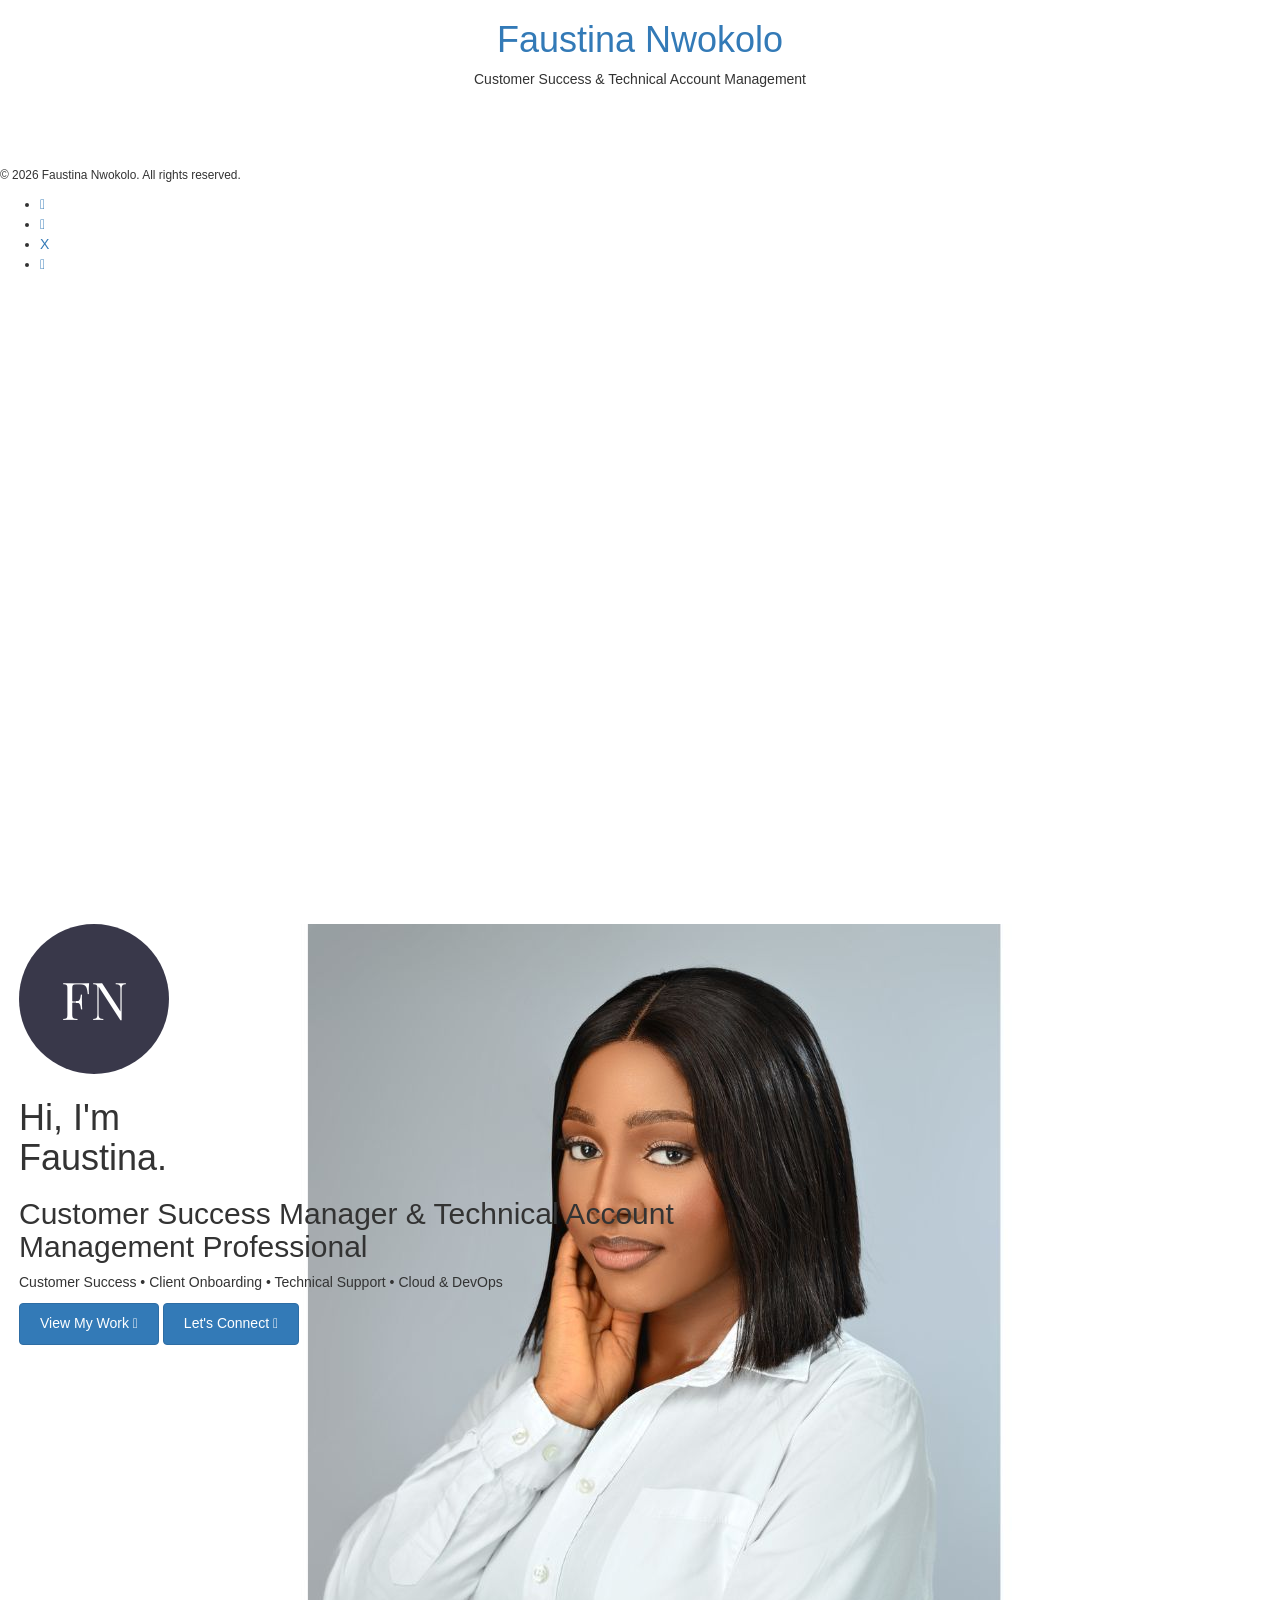
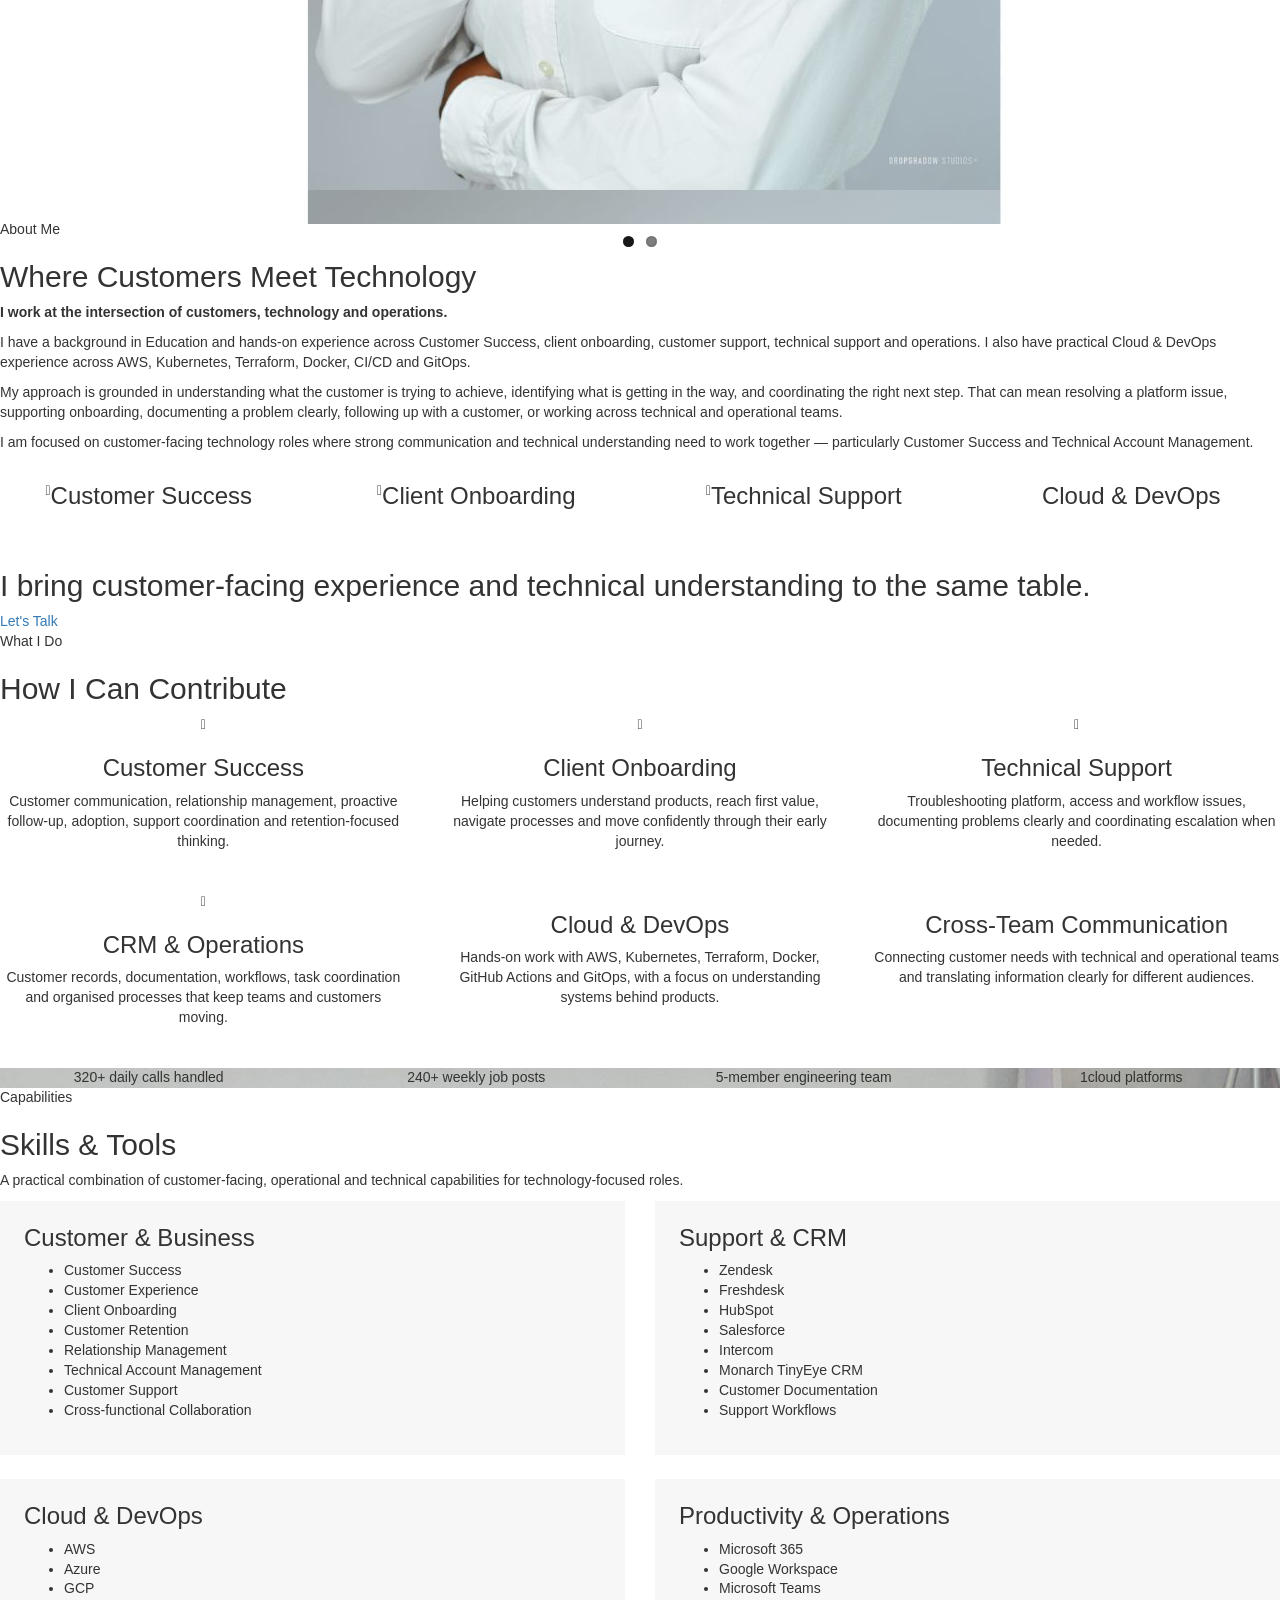
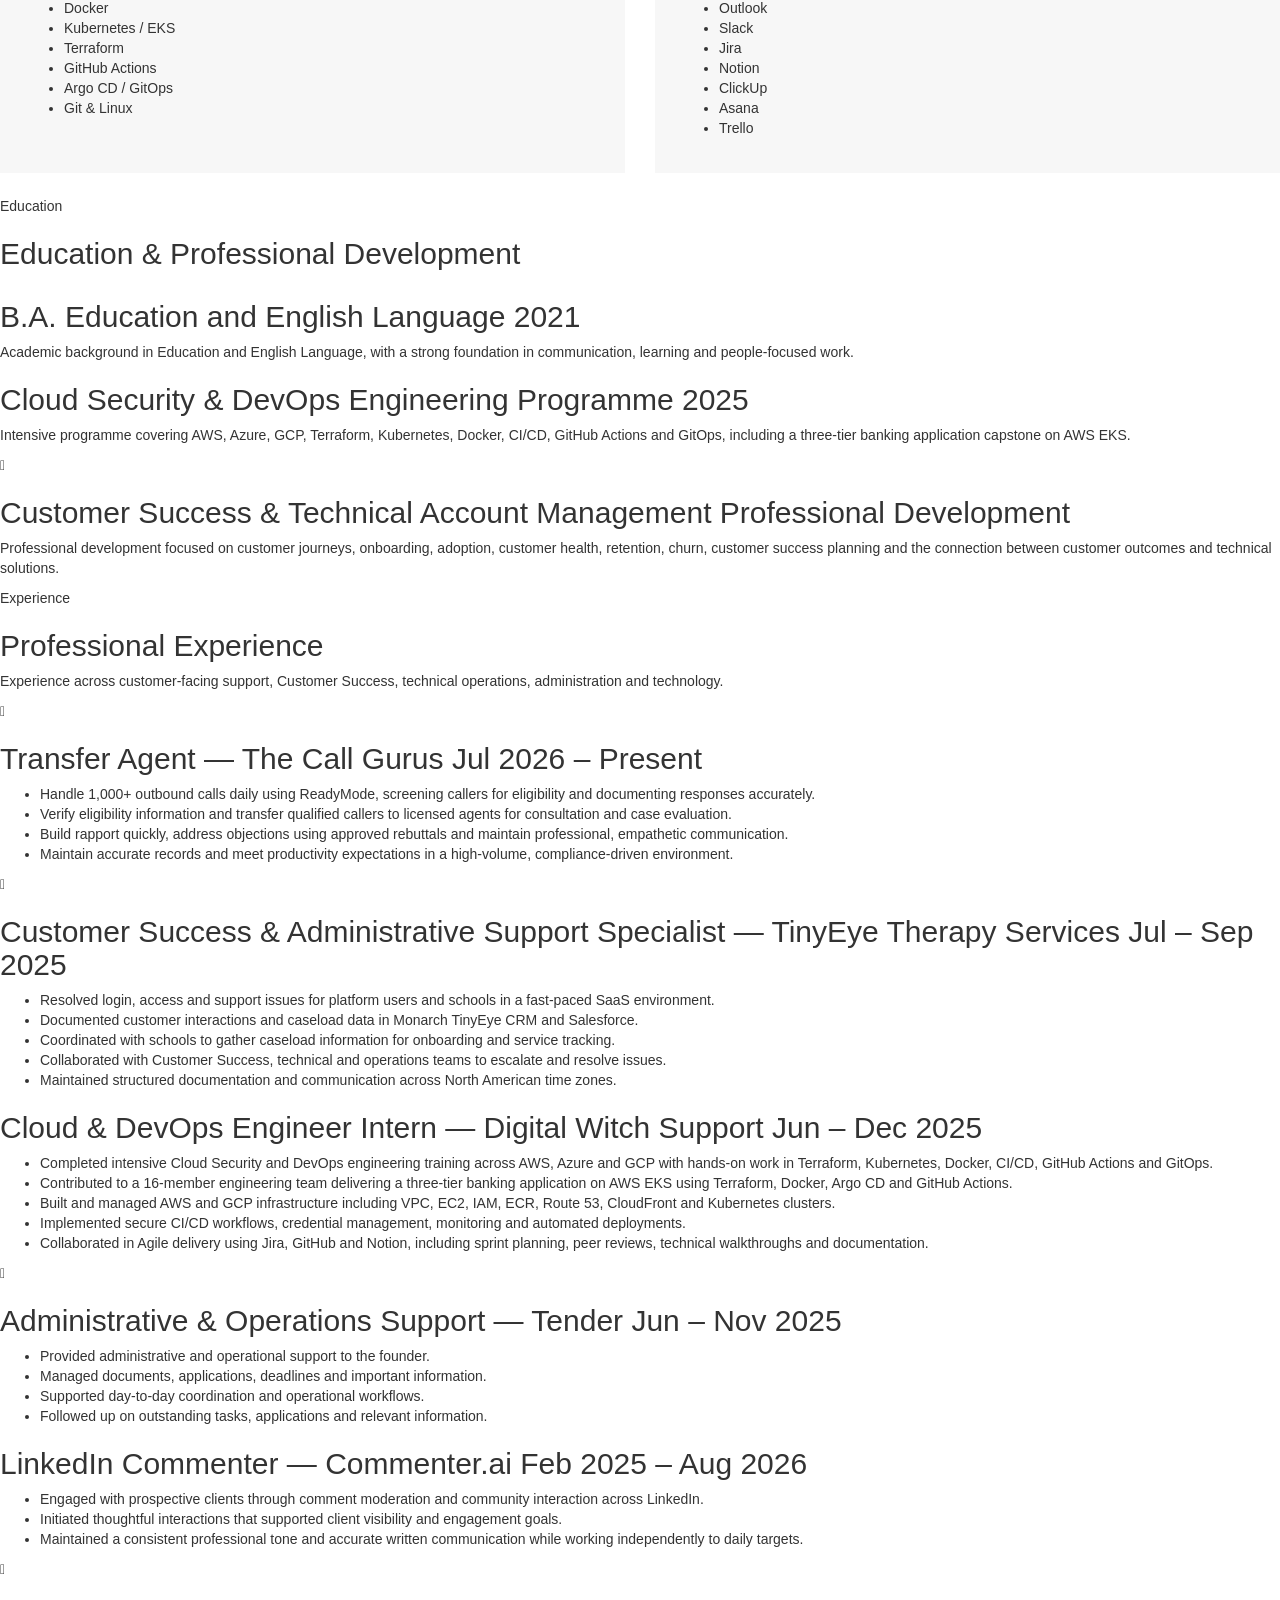
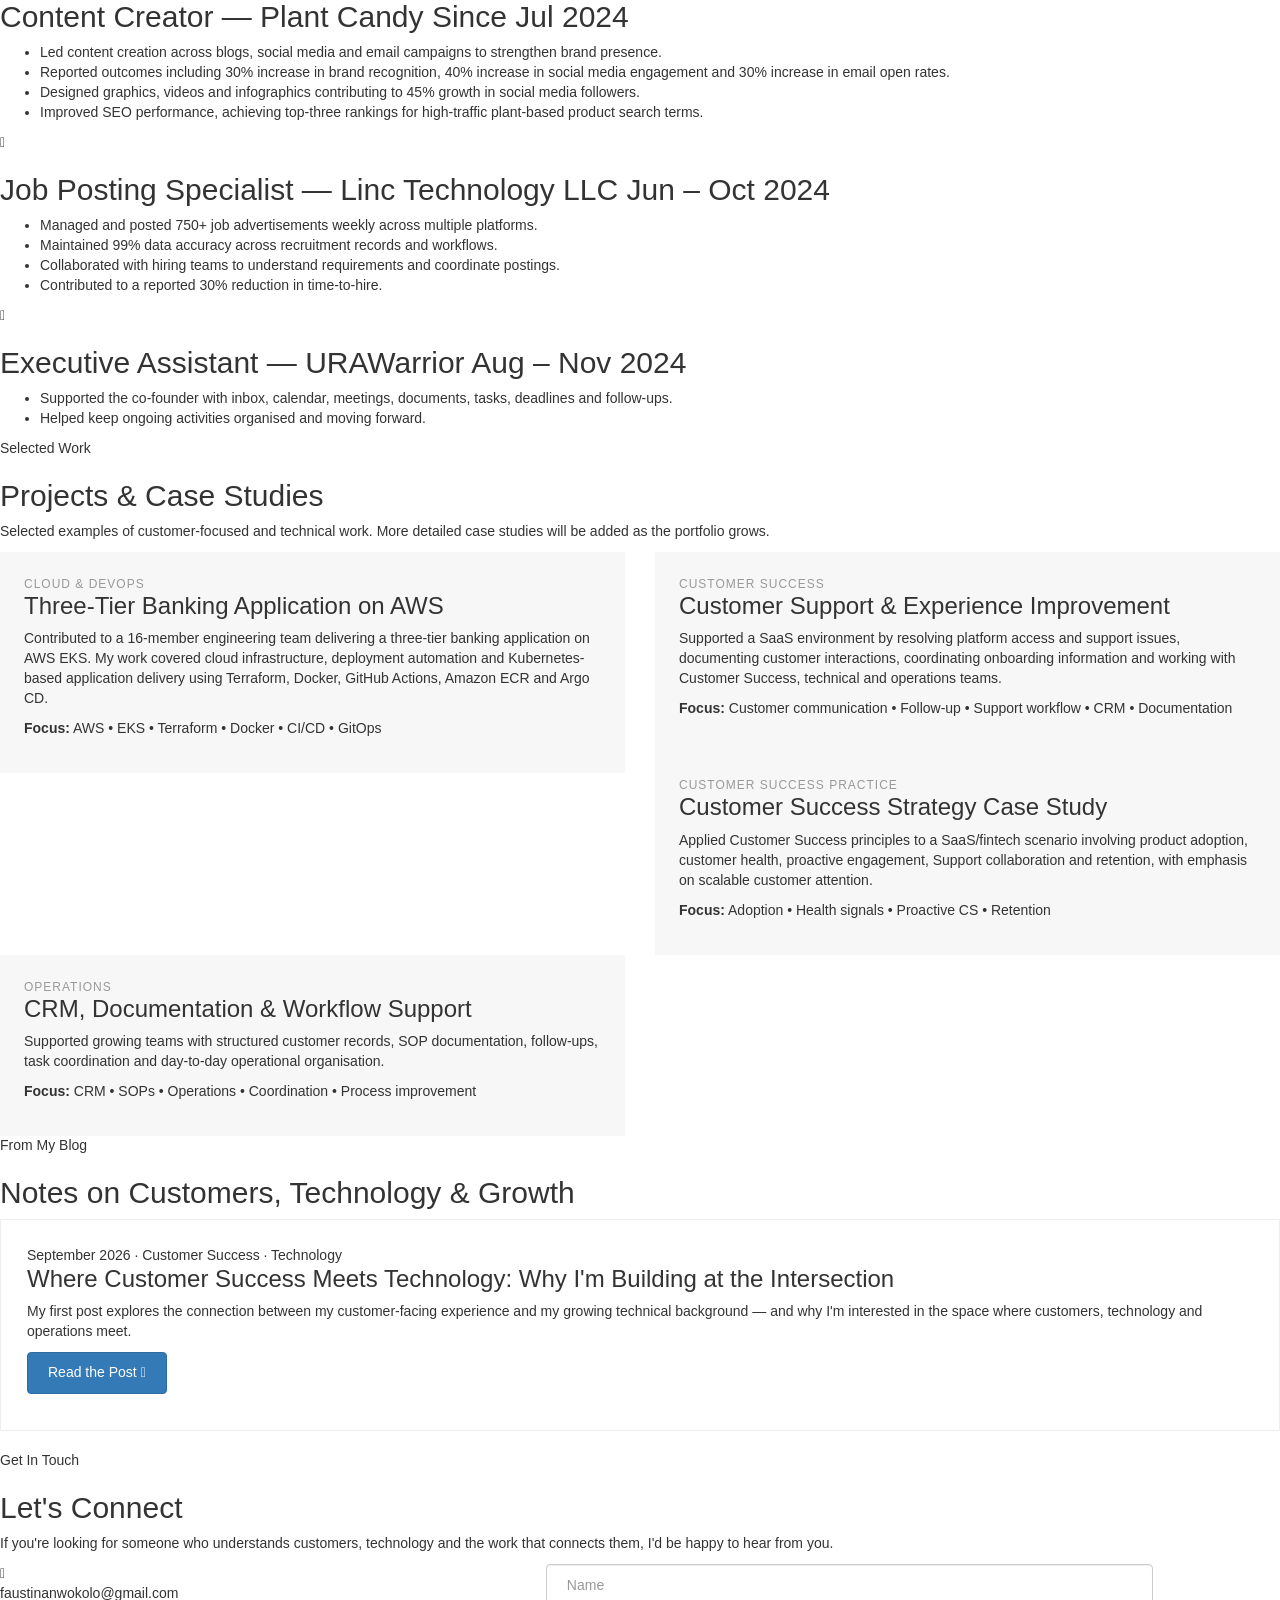
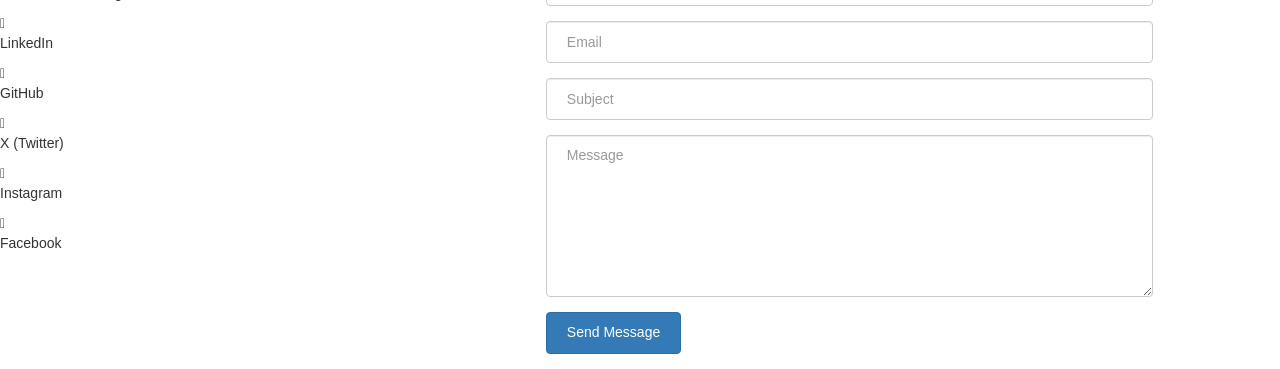
==== index.html @ b086859c "Initial portfolio" ====
<!DOCTYPE HTML>
<html lang="en">
<head>
  <meta charset="utf-8">
  <meta http-equiv="X-UA-Compatible" content="IE=edge">
  <title>Faustina Nwokolo | Customer Success Manager & Technical Account Management</title>
  <meta name="viewport" content="width=device-width, initial-scale=1">
  <meta name="description" content="Faustina Nwokolo — Customer Success Manager and Technical Account Management professional with experience across client onboarding, technical support, CRM operations and Cloud & DevOps.">
  <meta name="keywords" content="Faustina Nwokolo, Customer Success, Technical Account Management, Client Onboarding, Technical Support, AWS, Kubernetes, Terraform, DevOps">
  <meta name="author" content="Faustina Nwokolo">

  <meta property="og:title" content="Faustina Nwokolo | Customer Success & Technical Account Management">
  <meta property="og:description" content="Customer Success and Technical Account Management professional working at the intersection of customers, technology and business outcomes.">
  <meta property="og:type" content="website">

  <link rel="shortcut icon" href="images/favicon.svg">
  <link href="https://fonts.googleapis.com/css?family=Quicksand:300,400,500,700" rel="stylesheet">
  <link href="https://fonts.googleapis.com/css?family=Playfair+Display:400,400i,700" rel="stylesheet">

  <link rel="stylesheet" href="css/animate.css">
  <link rel="stylesheet" href="css/icomoon.css">
  <link rel="stylesheet" href="css/bootstrap.css">
  <link rel="stylesheet" href="css/flexslider.css">
  <link rel="stylesheet" href="fonts/flaticon/font/flaticon.css">
  <link rel="stylesheet" href="css/owl.carousel.min.css">
  <link rel="stylesheet" href="css/owl.theme.default.min.css">
  <link rel="stylesheet" href="css/style.css">

  <style>
    .hero-initials {
      width: 150px; height: 150px; border-radius: 50%;
      background: rgba(47, 46, 65, .95); color: #fff;
      display:flex; align-items:center; justify-content:center;
      font-family: "Playfair Display", serif; font-size: 52px;
      margin-bottom: 24px;
    }
    .portfolio-note { margin-top: 10px; font-size: 13px; opacity: .8; }
    .tag-list { margin: 16px 0 0; padding: 0; list-style: none; }
    .tag-list li { display:inline-block; margin:0 7px 7px 0; padding:6px 11px;
      border:1px solid #ddd; border-radius:20px; font-size:12px; }
    .services-grid { display:flex; flex-wrap:wrap; }
    .services-grid > [class*="col-"] { display:flex; margin-bottom:30px; }
    .services-grid .services { width:100%; height:100%; display:flex; flex-direction:column; }
    .services-grid .services .desc { flex:1; }
    .about-capabilities { display:flex; flex-wrap:wrap; }
    .about-capabilities > [class*="col-"] { display:flex; margin-bottom:30px; }
    .about-capabilities .services { width:100%; height:100%; display:flex; align-items:center; justify-content:center; }
    .case-grid { display:flex; flex-wrap:wrap; }
    .case-grid > [class*="col-"] { display:flex; margin-bottom:24px; }
    .case-card { padding: 24px; margin-bottom: 0; background:#f7f7f7; min-height: 100%; width:100%; }
    .case-card h3 { margin-top:0; }
    .case-card .tech { font-size:12px; text-transform:uppercase; letter-spacing:1px; color:#999; }
    .blog-card { border:1px solid #eee; padding:26px; margin-bottom:20px; }
    .blog-card h3 { margin-top:0; }
    .blog-card a { text-decoration:none; }
    .contact-link { color:inherit; }
    .social-links { list-style:none; padding:0; margin:12px 0 0; }
    .social-links li { display:inline-block; margin-right:12px; margin-bottom:8px; }
    .social-links a { text-decoration:none; }
    @media (max-width: 767px) {
      .hero-initials { width:110px; height:110px; font-size:40px; }
      .services-grid > [class*="col-"], .about-capabilities > [class*="col-"], .case-grid > [class*="col-"] { display:block; }
      .services-grid .services, .about-capabilities .services, .case-card { min-height:0; }
    }
  </style>
</head>

<body>
<div id="colorlib-page">
  <div class="container-wrap">
    <a href="#" class="js-colorlib-nav-toggle colorlib-nav-toggle" data-toggle="collapse" data-target="#navbar"
       aria-expanded="false" aria-controls="navbar"><i></i></a>

    <aside id="colorlib-aside" role="complementary" class="border js-fullheight">
      <div class="text-center">
        <div class="author-img" style="background-image: url(images/about.jpg);"></div>
        <h1 id="colorlib-logo"><a href="#home">Faustina Nwokolo</a></h1>
        <span class="position">Customer Success &amp; Technical Account Management</span>
      </div>

      <nav id="colorlib-main-menu" role="navigation" class="navbar">
        <div id="navbar" class="collapse">
          <ul>
            <li class="active"><a href="#" data-nav-section="home">Home</a></li>
            <li><a href="#" data-nav-section="about">About</a></li>
            <li><a href="#" data-nav-section="services">What I Do</a></li>
            <li><a href="#" data-nav-section="skills">Skills</a></li>
            <li><a href="#" data-nav-section="education">Education</a></li>
            <li><a href="#" data-nav-section="experience">Experience</a></li>
            <li><a href="#" data-nav-section="work">Projects</a></li>
            <li><a href="#" data-nav-section="blog">Blog</a></li>
            <li><a href="#" data-nav-section="contact">Contact</a></li>
          </ul>
        </div>
      </nav>

      <div class="colorlib-footer">
        <p><small>&copy; <script>document.write(new Date().getFullYear());</script> Faustina Nwokolo. All rights reserved.</small></p>
        <ul>
          <li><a href="https://www.linkedin.com/in/faustinanwokolo/" target="_blank" rel="noopener" aria-label="LinkedIn"><i class="icon-linkedin2"></i></a></li>
          <li><a href="https://github.com/Fausty22" target="_blank" rel="noopener" aria-label="GitHub"><i class="icon-github"></i></a></li>
          <li><a href="https://x.com/FaustinaNwokolo" target="_blank" rel="noopener" aria-label="X">X</a></li>
          <li><a href="mailto:faustinanwokolo@gmail.com" aria-label="Email"><i class="icon-mail"></i></a></li>
        </ul>
      </div>
    </aside>

    <div id="colorlib-main">

      <!-- HOME -->
      <section id="colorlib-hero" class="js-fullheight" data-section="home">
        <div class="flexslider js-fullheight">
          <ul class="slides">
            <li style="background-image: url(images/img_bg_1.jpg);">
              <div class="overlay"></div>
              <div class="container-fluid">
                <div class="row">
                  <div class="col-md-7 col-md-offset-2 col-md-pull-2 col-sm-12 col-xs-12 js-fullheight slider-text">
                    <div class="slider-text-inner js-fullheight">
                      <div class="desc">
                        <div class="hero-initials">FN</div>
                        <h1>Hi, I'm<br>Faustina.</h1>
                        <h2>Customer Success Manager &amp; Technical Account Management Professional</h2>
                        <p>Customer Success • Client Onboarding • Technical Support • Cloud &amp; DevOps</p>
                        <p>
                          <a class="btn btn-primary btn-learn" href="#work">View My Work <i class="icon-briefcase3"></i></a>
                          <a class="btn btn-primary btn-learn" href="#contact">Let's Connect <i class="icon-mail"></i></a>
                        </p>
                      </div>
                    </div>
                  </div>
                </div>
              </div>
            </li>

            <li style="background-image: url(images/img_bg_2.jpg);">
              <div class="overlay"></div>
              <div class="container-fluid">
                <div class="row">
                  <div class="col-md-7 col-md-offset-2 col-md-pull-2 col-sm-12 col-xs-12 slider-text">
                    <div class="slider-text-inner">
                      <div class="desc">
                        <h1>Customers.<br>Technology.<br>Outcomes.</h1>
                        <h2>I work where customers, products and technology meet.</h2>
                        <p>I help customers navigate products, solve problems, communicate with technical teams and move toward meaningful outcomes.</p>
                        <p><a class="btn btn-primary btn-learn" href="#about">More About Me <i class="icon-arrow-right3"></i></a></p>
                      </div>
                    </div>
                  </div>
                </div>
              </div>
            </li>
          </ul>
        </div>
      </section>

      <!-- ABOUT -->
      <section id="about" class="colorlib-about" data-section="about">
        <div class="colorlib-narrow-content">
          <div class="row">
            <div class="col-md-12">
              <div class="row row-bottom-padded-sm animate-box">
                <div class="col-md-12">
                  <div class="about-desc">
                    <span class="heading-meta">About Me</span>
                    <h2 class="colorlib-heading">Where Customers Meet Technology</h2>
                    <p><strong>I work at the intersection of customers, technology and operations.</strong></p>
                    <p>I have a background in Education and hands-on experience across Customer Success, client onboarding, customer support, technical support and operations. I also have practical Cloud &amp; DevOps experience across AWS, Kubernetes, Terraform, Docker, CI/CD and GitOps.</p>
                    <p>My approach is grounded in understanding what the customer is trying to achieve, identifying what is getting in the way, and coordinating the right next step. That can mean resolving a platform issue, supporting onboarding, documenting a problem clearly, following up with a customer, or working across technical and operational teams.</p>
                    <p>I am focused on customer-facing technology roles where strong communication and technical understanding need to work together — particularly Customer Success and Technical Account Management.</p>
                  </div>
                </div>
              </div>

              <div class="row about-capabilities">
                <div class="col-md-3 animate-box">
                  <div class="services color-1"><span class="icon2"><i class="icon-user"></i></span><h3>Customer Success</h3></div>
                </div>
                <div class="col-md-3 animate-box">
                  <div class="services color-2"><span class="icon2"><i class="icon-globe-outline"></i></span><h3>Client Onboarding</h3></div>
                </div>
                <div class="col-md-3 animate-box">
                  <div class="services color-3"><span class="icon2"><i class="icon-cog"></i></span><h3>Technical Support</h3></div>
                </div>
                <div class="col-md-3 animate-box">
                  <div class="services color-4"><span class="icon2"><i class="icon-cloud"></i></span><h3>Cloud &amp; DevOps</h3></div>
                </div>
              </div>

              <div class="row">
                <div class="col-md-12 animate-box">
                  <div class="hire">
                    <h2>I bring customer-facing experience and technical understanding to the same table.</h2>
                    <a href="mailto:faustinanwokolo@gmail.com" class="btn-hire">Let's Talk</a>
                  </div>
                </div>
              </div>
            </div>
          </div>
        </div>
      </section>

      <!-- WHAT I DO -->
      <section class="colorlib-services" data-section="services">
        <div class="colorlib-narrow-content">
          <div class="row">
            <div class="col-md-8 animate-box">
              <span class="heading-meta">What I Do</span>
              <h2 class="colorlib-heading">How I Can Contribute</h2>
            </div>
          </div>

          <div class="row row-pt-md services-grid">
            <div class="col-md-4 text-center animate-box">
              <div class="services color-1">
                <span class="icon"><i class="icon-user"></i></span>
                <div class="desc">
                  <h3>Customer Success</h3>
                  <p>Customer communication, relationship management, proactive follow-up, adoption, support coordination and retention-focused thinking.</p>
                </div>
              </div>
            </div>

            <div class="col-md-4 text-center animate-box">
              <div class="services color-2">
                <span class="icon"><i class="icon-globe-outline"></i></span>
                <div class="desc">
                  <h3>Client Onboarding</h3>
                  <p>Helping customers understand products, reach first value, navigate processes and move confidently through their early journey.</p>
                </div>
              </div>
            </div>

            <div class="col-md-4 text-center animate-box">
              <div class="services color-3">
                <span class="icon"><i class="icon-cog"></i></span>
                <div class="desc">
                  <h3>Technical Support</h3>
                  <p>Troubleshooting platform, access and workflow issues, documenting problems clearly and coordinating escalation when needed.</p>
                </div>
              </div>
            </div>

            <div class="col-md-4 text-center animate-box">
              <div class="services color-4">
                <span class="icon"><i class="icon-data"></i></span>
                <div class="desc">
                  <h3>CRM &amp; Operations</h3>
                  <p>Customer records, documentation, workflows, task coordination and organised processes that keep teams and customers moving.</p>
                </div>
              </div>
            </div>

            <div class="col-md-4 text-center animate-box">
              <div class="services color-5">
                <span class="icon"><i class="icon-cloud"></i></span>
                <div class="desc">
                  <h3>Cloud &amp; DevOps</h3>
                  <p>Hands-on work with AWS, Kubernetes, Terraform, Docker, GitHub Actions and GitOps, with a focus on understanding systems behind products.</p>
                </div>
              </div>
            </div>

            <div class="col-md-4 text-center animate-box">
              <div class="services color-6">
                <span class="icon"><i class="icon-chat"></i></span>
                <div class="desc">
                  <h3>Cross-Team Communication</h3>
                  <p>Connecting customer needs with technical and operational teams and translating information clearly for different audiences.</p>
                </div>
              </div>
            </div>
          </div>
        </div>
      </section>

      <!-- HIGHLIGHTS -->
      <div id="colorlib-counter" class="colorlib-counters" style="background-image: url(images/cover_bg_1.jpg);" data-stellar-background-ratio="0.5">
        <div class="overlay"></div>
        <div class="colorlib-narrow-content">
          <div class="row">
            <div class="col-md-3 text-center animate-box">
              <span class="colorlib-counter js-counter" data-from="0" data-to="1000" data-speed="2500" data-refresh-interval="50"></span><span class="colorlib-counter-label">+ daily calls handled</span>
            </div>
            <div class="col-md-3 text-center animate-box">
              <span class="colorlib-counter js-counter" data-from="0" data-to="750" data-speed="2500" data-refresh-interval="50"></span><span class="colorlib-counter-label">+ weekly job posts</span>
            </div>
            <div class="col-md-3 text-center animate-box">
              <span class="colorlib-counter js-counter" data-from="0" data-to="16" data-speed="2500" data-refresh-interval="50"></span><span class="colorlib-counter-label">-member engineering team</span>
            </div>
            <div class="col-md-3 text-center animate-box">
              <span class="colorlib-counter js-counter" data-from="0" data-to="3" data-speed="2500" data-refresh-interval="50"></span><span class="colorlib-counter-label">cloud platforms</span>
            </div>
          </div>
        </div>
      </div>

      <!-- SKILLS -->
      <section class="colorlib-skills" data-section="skills">
        <div class="colorlib-narrow-content">
          <div class="row">
            <div class="col-md-8 animate-box">
              <span class="heading-meta">Capabilities</span>
              <h2 class="colorlib-heading">Skills &amp; Tools</h2>
              <p>A practical combination of customer-facing, operational and technical capabilities for technology-focused roles.</p>
            </div>
          </div>

          <div class="row case-grid">
            <div class="col-md-6 animate-box">
              <div class="case-card"><h3>Customer &amp; Business</h3><ul><li>Customer Success</li><li>Customer Experience</li><li>Client Onboarding</li><li>Customer Retention</li><li>Relationship Management</li><li>Technical Account Management</li><li>Customer Support</li><li>Cross-functional Collaboration</li></ul></div>
            </div>
            <div class="col-md-6 animate-box">
              <div class="case-card"><h3>Support &amp; CRM</h3><ul><li>Zendesk</li><li>Freshdesk</li><li>HubSpot</li><li>Salesforce</li><li>Intercom</li><li>Monarch TinyEye CRM</li><li>Customer Documentation</li><li>Support Workflows</li></ul></div>
            </div>
            <div class="col-md-6 animate-box">
              <div class="case-card"><h3>Cloud &amp; DevOps</h3><ul><li>AWS</li><li>Azure</li><li>GCP</li><li>Docker</li><li>Kubernetes / EKS</li><li>Terraform</li><li>GitHub Actions</li><li>Argo CD / GitOps</li><li>Git &amp; Linux</li></ul></div>
            </div>
            <div class="col-md-6 animate-box">
              <div class="case-card"><h3>Productivity &amp; Operations</h3><ul><li>Microsoft 365</li><li>Google Workspace</li><li>Microsoft Teams</li><li>Outlook</li><li>Slack</li><li>Jira</li><li>Notion</li><li>ClickUp</li><li>Asana</li><li>Trello</li></ul></div>
            </div>
          </div>
        </div>
      </section>

      <!-- EDUCATION -->
      <section class="colorlib-education" data-section="education">
        <div class="colorlib-narrow-content">
          <div class="row">
            <div class="col-md-8 animate-box">
              <span class="heading-meta">Education</span>
              <h2 class="colorlib-heading">Education &amp; Professional Development</h2>
            </div>
          </div>

          <div class="row">
            <div class="col-md-12 animate-box">
              <div class="timeline-centered">
                <article class="timeline-entry">
                  <div class="timeline-entry-inner">
                    <div class="timeline-icon color-1"><i class="icon-graduation-cap"></i></div>
                    <div class="timeline-label">
                      <h2>B.A. Education and English Language <span>2021</span></h2>
                      <p>Academic background in Education and English Language, with a strong foundation in communication, learning and people-focused work.</p>
                    </div>
                  </div>
                </article>

                <article class="timeline-entry">
                  <div class="timeline-entry-inner">
                    <div class="timeline-icon color-2"><i class="icon-cloud"></i></div>
                    <div class="timeline-label">
                      <h2>Cloud Security &amp; DevOps Engineering Programme <span>2025</span></h2>
                      <p>Intensive programme covering AWS, Azure, GCP, Terraform, Kubernetes, Docker, CI/CD, GitHub Actions and GitOps, including a three-tier banking application capstone on AWS EKS.</p>
                    </div>
                  </div>
                </article>

                <article class="timeline-entry">
                  <div class="timeline-entry-inner">
                    <div class="timeline-icon color-3"><i class="icon-user"></i></div>
                    <div class="timeline-label">
                      <h2>Customer Success &amp; Technical Account Management Professional Development</h2>
                      <p>Professional development focused on customer journeys, onboarding, adoption, customer health, retention, churn, customer success planning and the connection between customer outcomes and technical solutions.</p>
                    </div>
                  </div>
                </article>
              </div>
            </div>
          </div>
        </div>
      </section>

      <!-- EXPERIENCE -->
      <section class="colorlib-experience" data-section="experience">
        <div class="colorlib-narrow-content">
          <div class="row">
            <div class="col-md-8 animate-box">
              <span class="heading-meta">Experience</span>
              <h2 class="colorlib-heading">Professional Experience</h2>
              <p>Experience across customer-facing support, Customer Success, technical operations, administration and technology.</p>
            </div>
          </div>

          <div class="row">
            <div class="col-md-12">
              <div class="timeline-centered">

                <article class="timeline-entry animate-box"><div class="timeline-entry-inner"><div class="timeline-icon color-1"><i class="icon-user"></i></div><div class="timeline-label"><h2>Transfer Agent — The Call Gurus <span>Jul 2026 – Present</span></h2><ul><li>Handle 1,000+ outbound calls daily using ReadyMode, screening callers for eligibility and documenting responses accurately.</li><li>Verify eligibility information and transfer qualified callers to licensed agents for consultation and case evaluation.</li><li>Build rapport quickly, address objections using approved rebuttals and maintain professional, empathetic communication.</li><li>Maintain accurate records and meet productivity expectations in a high-volume, compliance-driven environment.</li></ul></div></div></article>

                <article class="timeline-entry animate-box"><div class="timeline-entry-inner"><div class="timeline-icon color-2"><i class="icon-user"></i></div><div class="timeline-label"><h2>Customer Success & Administrative Support Specialist — TinyEye Therapy Services <span>Jul – Sep 2025</span></h2><ul><li>Resolved login, access and support issues for platform users and schools in a fast-paced SaaS environment.</li><li>Documented customer interactions and caseload data in Monarch TinyEye CRM and Salesforce.</li><li>Coordinated with schools to gather caseload information for onboarding and service tracking.</li><li>Collaborated with Customer Success, technical and operations teams to escalate and resolve issues.</li><li>Maintained structured documentation and communication across North American time zones.</li></ul></div></div></article>

                <article class="timeline-entry animate-box"><div class="timeline-entry-inner"><div class="timeline-icon color-3"><i class="icon-cloud"></i></div><div class="timeline-label"><h2>Cloud &amp; DevOps Engineer Intern — Digital Witch Support <span>Jun – Dec 2025</span></h2><ul><li>Completed intensive Cloud Security and DevOps engineering training across AWS, Azure and GCP with hands-on work in Terraform, Kubernetes, Docker, CI/CD, GitHub Actions and GitOps.</li><li>Contributed to a 16-member engineering team delivering a three-tier banking application on AWS EKS using Terraform, Docker, Argo CD and GitHub Actions.</li><li>Built and managed AWS and GCP infrastructure including VPC, EC2, IAM, ECR, Route 53, CloudFront and Kubernetes clusters.</li><li>Implemented secure CI/CD workflows, credential management, monitoring and automated deployments.</li><li>Collaborated in Agile delivery using Jira, GitHub and Notion, including sprint planning, peer reviews, technical walkthroughs and documentation.</li></ul></div></div></article>

                <article class="timeline-entry animate-box"><div class="timeline-entry-inner"><div class="timeline-icon color-4"><i class="icon-data"></i></div><div class="timeline-label"><h2>Administrative &amp; Operations Support — Tender <span>Jun – Nov 2025</span></h2><ul><li>Provided administrative and operational support to the founder.</li><li>Managed documents, applications, deadlines and important information.</li><li>Supported day-to-day coordination and operational workflows.</li><li>Followed up on outstanding tasks, applications and relevant information.</li></ul></div></div></article>

                <article class="timeline-entry animate-box"><div class="timeline-entry-inner"><div class="timeline-icon color-5"><i class="icon-chat"></i></div><div class="timeline-label"><h2>LinkedIn Commenter — Commenter.ai <span>Feb 2025 – Aug 2026</span></h2><ul><li>Engaged with prospective clients through comment moderation and community interaction across LinkedIn.</li><li>Initiated thoughtful interactions that supported client visibility and engagement goals.</li><li>Maintained a consistent professional tone and accurate written communication while working independently to daily targets.</li></ul></div></div></article>

                <article class="timeline-entry animate-box"><div class="timeline-entry-inner"><div class="timeline-icon color-6"><i class="icon-user"></i></div><div class="timeline-label"><h2>Content Creator — Plant Candy <span>Since Jul 2024</span></h2><ul><li>Led content creation across blogs, social media and email campaigns to strengthen brand presence.</li><li>Reported outcomes including 30% increase in brand recognition, 40% increase in social media engagement and 30% increase in email open rates.</li><li>Designed graphics, videos and infographics contributing to 45% growth in social media followers.</li><li>Improved SEO performance, achieving top-three rankings for high-traffic plant-based product search terms.</li></ul></div></div></article>

                <article class="timeline-entry animate-box"><div class="timeline-entry-inner"><div class="timeline-icon color-1"><i class="icon-briefcase"></i></div><div class="timeline-label"><h2>Job Posting Specialist — Linc Technology LLC <span>Jun – Oct 2024</span></h2><ul><li>Managed and posted 750+ job advertisements weekly across multiple platforms.</li><li>Maintained 99% data accuracy across recruitment records and workflows.</li><li>Collaborated with hiring teams to understand requirements and coordinate postings.</li><li>Contributed to a reported 30% reduction in time-to-hire.</li></ul></div></div></article>

                <article class="timeline-entry animate-box"><div class="timeline-entry-inner"><div class="timeline-icon color-2"><i class="icon-user"></i></div><div class="timeline-label"><h2>Executive Assistant — URAWarrior <span>Aug – Nov 2024</span></h2><ul><li>Supported the co-founder with inbox, calendar, meetings, documents, tasks, deadlines and follow-ups.</li><li>Helped keep ongoing activities organised and moving forward.</li></ul></div></div></article>

              </div>
            </div>
          </div>
        </div>
      </section>

      <!-- PROJECTS -->
      <section id="work" class="colorlib-work" data-section="work">
        <div class="colorlib-narrow-content">
          <div class="row">
            <div class="col-md-8 animate-box">
              <span class="heading-meta">Selected Work</span>
              <h2 class="colorlib-heading">Projects &amp; Case Studies</h2>
              <p>Selected examples of customer-focused and technical work. More detailed case studies will be added as the portfolio grows.</p>
            </div>
          </div>

          <div class="row">
            <div class="col-md-6 animate-box">
              <div class="case-card">
                <div class="tech">Cloud &amp; DevOps</div>
                <h3>Three-Tier Banking Application on AWS</h3>
                <p>Contributed to a 16-member engineering team delivering a three-tier banking application on AWS EKS. My work covered cloud infrastructure, deployment automation and Kubernetes-based application delivery using Terraform, Docker, GitHub Actions, Amazon ECR and Argo CD.</p>
                <p><strong>Focus:</strong> AWS • EKS • Terraform • Docker • CI/CD • GitOps</p>
              </div>
            </div>

            <div class="col-md-6 animate-box">
              <div class="case-card">
                <div class="tech">Customer Success</div>
                <h3>Customer Support &amp; Experience Improvement</h3>
                <p>Supported a SaaS environment by resolving platform access and support issues, documenting customer interactions, coordinating onboarding information and working with Customer Success, technical and operations teams.</p>
                <p><strong>Focus:</strong> Customer communication • Follow-up • Support workflow • CRM • Documentation</p>
              </div>
            </div>

            <div class="col-md-6 animate-box">
              <div class="case-card">
                <div class="tech">Customer Success Practice</div>
                <h3>Customer Success Strategy Case Study</h3>
                <p>Applied Customer Success principles to a SaaS/fintech scenario involving product adoption, customer health, proactive engagement, Support collaboration and retention, with emphasis on scalable customer attention.</p>
                <p><strong>Focus:</strong> Adoption • Health signals • Proactive CS • Retention</p>
              </div>
            </div>

            <div class="col-md-6 animate-box">
              <div class="case-card">
                <div class="tech">Operations</div>
                <h3>CRM, Documentation &amp; Workflow Support</h3>
                <p>Supported growing teams with structured customer records, SOP documentation, follow-ups, task coordination and day-to-day operational organisation.</p>
                <p><strong>Focus:</strong> CRM • SOPs • Operations • Coordination • Process improvement</p>
              </div>
            </div>
          </div>
        </div>
      </section>

      <!-- BLOG -->
      <section class="colorlib-blog" data-section="blog">
        <div class="colorlib-narrow-content">
          <div class="row">
            <div class="col-md-8 animate-box">
              <span class="heading-meta">From My Blog</span>
              <h2 class="colorlib-heading">Notes on Customers, Technology &amp; Growth</h2>
            </div>
          </div>

          <div class="row">
            <div class="col-md-12 animate-box">
              <div class="blog-card">
                <span class="heading-meta">September 2026 · Customer Success · Technology</span>
                <h3>Where Customer Success Meets Technology: Why I'm Building at the Intersection</h3>
                <p>My first post explores the connection between my customer-facing experience and my growing technical background — and why I'm interested in the space where customers, technology and operations meet.</p>
                <p><a href="blog/where-customer-success-meets-technology.html" class="btn btn-primary btn-learn">Read the Post <i class="icon-arrow-right3"></i></a></p>
              </div>
            </div>
          </div>
        </div>
      </section>

      <!-- CONTACT -->
      <section id="contact" class="colorlib-contact" data-section="contact">
        <div class="colorlib-narrow-content">
          <div class="row">
            <div class="col-md-8 animate-box">
              <span class="heading-meta">Get In Touch</span>
              <h2 class="colorlib-heading">Let's Connect</h2>
              <p>If you're looking for someone who understands customers, technology and the work that connects them, I'd be happy to hear from you.</p>
            </div>
          </div>

          <div class="row">
            <div class="col-md-5">
              <div class="colorlib-feature colorlib-feature-sm animate-box">
                <div class="colorlib-icon"><i class="icon-mail"></i></div>
                <div class="colorlib-text">
                  <p><a class="contact-link" href="mailto:faustinanwokolo@gmail.com">faustinanwokolo@gmail.com</a></p>
                </div>
              </div>
              <div class="colorlib-feature colorlib-feature-sm animate-box">
                <div class="colorlib-icon"><i class="icon-linkedin2"></i></div>
                <div class="colorlib-text">
                  <p><a class="contact-link" href="https://www.linkedin.com/in/faustinanwokolo/" target="_blank" rel="noopener">LinkedIn</a></p>
                </div>
              </div>
              <div class="colorlib-feature colorlib-feature-sm animate-box">
                <div class="colorlib-icon"><i class="icon-github"></i></div>
                <div class="colorlib-text">
                  <p><a class="contact-link" href="https://github.com/Fausty22" target="_blank" rel="noopener">GitHub</a></p>
                </div>
              </div>
              <div class="colorlib-feature colorlib-feature-sm animate-box">
                <div class="colorlib-icon"><i class="icon-linkedin2"></i></div>
                <div class="colorlib-text">
                  <p><a class="contact-link" href="https://x.com/FaustinaNwokolo" target="_blank" rel="noopener">X (Twitter)</a></p>
                </div>
              </div>
              <div class="colorlib-feature colorlib-feature-sm animate-box">
                <div class="colorlib-icon"><i class="icon-instagram"></i></div>
                <div class="colorlib-text">
                  <p><a class="contact-link" href="https://www.instagram.com/_mo_ge?stkn=NjA4ejZxbW1yZnht" target="_blank" rel="noopener">Instagram</a></p>
                </div>
              </div>
              <div class="colorlib-feature colorlib-feature-sm animate-box">
                <div class="colorlib-icon"><i class="icon-facebook2"></i></div>
                <div class="colorlib-text">
                  <p><a class="contact-link" href="https://www.facebook.com/share/19ThfdCzAr/" target="_blank" rel="noopener">Facebook</a></p>
                </div>
              </div>
            </div>

            <div class="col-md-7">
              <div class="row">
                <div class="col-md-10 col-md-offset-1 col-md-pull-1 animate-box">
                  <form action="https://formsubmit.co/faustinanwokolo@gmail.com" method="POST">
                    <input type="hidden" name="_next" value="thank-you.html">
                    <input type="hidden" name="_subject" value="New Portfolio Contact — Faustina Nwokolo">
                    <input type="hidden" name="_captcha" value="true">
                    <input type="text" name="_honey" style="display:none">
                    <div class="form-group">
                      <input type="text" name="name" class="form-control" placeholder="Name" required>
                    </div>
                    <div class="form-group">
                      <input type="email" name="email" class="form-control" placeholder="Email" required>
                    </div>
                    <div class="form-group">
                      <input type="text" name="subject" class="form-control" placeholder="Subject" required>
                    </div>
                    <div class="form-group">
                      <textarea name="message" id="message" cols="30" rows="7" class="form-control" placeholder="Message" required></textarea>
                    </div>
                    <div class="form-group">
                      <input type="submit" class="btn btn-primary btn-send-message" value="Send Message">
                    </div>
                  </form>
                </div>
              </div>
            </div>
          </div>
        </div>
      </section>

    </div>
  </div>
</div>

<script src="js/jquery.min.js"></script>
<script src="js/jquery.easing.1.3.js"></script>
<script src="js/bootstrap.min.js"></script>
<script src="js/jquery.waypoints.min.js"></script>
<script src="js/jquery.flexslider-min.js"></script>
<script src="js/owl.carousel.min.js"></script>
<script src="js/jquery.countTo.js"></script>
<script src="js/main.js"></script>
</body>
</html>
---- css/icomoon.css ----
@font-face {
  font-family: 'icomoon';
  src:  url('fonts/icomoon.eot?6py85u');
  src:  url('fonts/icomoon.eot?6py85u#iefix') format('embedded-opentype'),
    url('fonts/icomoon.ttf?6py85u') format('truetype'),
    url('fonts/icomoon.woff?6py85u') format('woff'),
    url('fonts/icomoon.svg?6py85u#icomoon') format('svg');
  font-weight: normal;
  font-style: normal;
}

[class^="icon-"], [class*=" icon-"] {
  /* use !important to prevent issues with browser extensions that change fonts */
  font-family: 'icomoon' !important;
  speak: none;
  font-style: normal;
  font-weight: normal;
  font-variant: normal;
  text-transform: none;
  line-height: 1;

  /* Better Font Rendering =========== */
  -webkit-font-smoothing: antialiased;
  -moz-osx-font-smoothing: grayscale;
}

.icon-times:before {
  content: "\e930";
}
.icon-tick:before {
  content: "\e931";
}
.icon-plus:before {
  content: "\e932";
}
.icon-minus:before {
  content: "\e933";
}
.icon-equals:before {
  content: "\e934";
}
.icon-divide:before {
  content: "\e935";
}
.icon-chevron-right:before {
  content: "\e936";
}
.icon-chevron-left:before {
  content: "\e937";
}
.icon-arrow-right-thick:before {
  content: "\e938";
}
.icon-arrow-left-thick:before {
  content: "\e939";
}
.icon-th-small:before {
  content: "\e93a";
}
.icon-th-menu:before {
  content: "\e93b";
}
.icon-th-list:before {
  content: "\e93c";
}
.icon-th-large:before {
  content: "\e93d";
}
.icon-home:before {
  content: "\e93e";
}
.icon-arrow-forward:before {
  content: "\e93f";
}
.icon-arrow-back:before {
  content: "\e940";
}
.icon-rss:before {
  content: "\e941";
}
.icon-location:before {
  content: "\e942";
}
.icon-link:before {
  content: "\e943";
}
.icon-image:before {
  content: "\e944";
}
.icon-arrow-up-thick:before {
  content: "\e945";
}
.icon-arrow-down-thick:before {
  content: "\e946";
}
.icon-starburst:before {
  content: "\e947";
}
.icon-starburst-outline:before {
  content: "\e948";
}
.icon-star3:before {
  content: "\e949";
}
.icon-flow-children:before {
  content: "\e94a";
}
.icon-export:before {
  content: "\e94b";
}
.icon-delete2:before {
  content: "\e94c";
}
.icon-delete-outline:before {
  content: "\e94d";
}
.icon-cloud-storage:before {
  content: "\e94e";
}
.icon-wi-fi:before {
  content: "\e94f";
}
.icon-heart:before {
  content: "\e950";
}
.icon-flash:before {
  content: "\e951";
}
.icon-cancel:before {
  content: "\e952";
}
.icon-backspace:before {
  content: "\e953";
}
.icon-attachment:before {
  content: "\e954";
}
.icon-arrow-move:before {
  content: "\e955";
}
.icon-warning:before {
  content: "\e956";
}
.icon-user:before {
  content: "\e957";
}
.icon-radar:before {
  content: "\e958";
}
.icon-lock-open:before {
  content: "\e959";
}
.icon-lock-closed:before {
  content: "\e95a";
}
.icon-location-arrow:before {
  content: "\e95b";
}
.icon-info:before {
  content: "\e95c";
}
.icon-user-delete:before {
  content: "\e95d";
}
.icon-user-add:before {
  content: "\e95e";
}
.icon-media-pause:before {
  content: "\e95f";
}
.icon-group:before {
  content: "\e960";
}
.icon-chart-pie:before {
  content: "\e961";
}
.icon-chart-line:before {
  content: "\e962";
}
.icon-chart-bar:before {
  content: "\e963";
}
.icon-chart-area:before {
  content: "\e964";
}
.icon-video:before {
  content: "\e965";
}
.icon-point-of-interest:before {
  content: "\e966";
}
.icon-infinity:before {
  content: "\e967";
}
.icon-globe:before {
  content: "\e968";
}
.icon-eye:before {
  content: "\e969";
}
.icon-cog:before {
  content: "\e96a";
}
.icon-camera:before {
  content: "\e96b";
}
.icon-upload:before {
  content: "\e96c";
}
.icon-scissors:before {
  content: "\e96d";
}
.icon-refresh:before {
  content: "\e96e";
}
.icon-pin:before {
  content: "\e96f";
}
.icon-key:before {
  content: "\e970";
}
.icon-info-large:before {
  content: "\e971";
}
.icon-eject:before {
  content: "\e972";
}
.icon-download:before {
  content: "\e973";
}
.icon-zoom:before {
  content: "\e974";
}
.icon-zoom-out:before {
  content: "\e975";
}
.icon-zoom-in:before {
  content: "\e976";
}
.icon-sort-numerically:before {
  content: "\e977";
}
.icon-sort-alphabetically:before {
  content: "\e978";
}
.icon-input-checked:before {
  content: "\e979";
}
.icon-calender:before {
  content: "\e97a";
}
.icon-world2:before {
  content: "\e97b";
}
.icon-notes:before {
  content: "\e97c";
}
.icon-code:before {
  content: "\e97d";
}
.icon-arrow-sync:before {
  content: "\e97e";
}
.icon-arrow-shuffle:before {
  content: "\e97f";
}
.icon-arrow-repeat:before {
  content: "\e980";
}
.icon-arrow-minimise:before {
  content: "\e981";
}
.icon-arrow-maximise:before {
  content: "\e982";
}
.icon-arrow-loop:before {
  content: "\e983";
}
.icon-anchor:before {
  content: "\e984";
}
.icon-spanner:before {
  content: "\e985";
}
.icon-puzzle:before {
  content: "\e986";
}
.icon-power:before {
  content: "\e987";
}
.icon-plane:before {
  content: "\e988";
}
.icon-pi:before {
  content: "\e989";
}
.icon-phone:before {
  content: "\e98a";
}
.icon-microphone2:before {
  content: "\e98b";
}
.icon-media-rewind:before {
  content: "\e98c";
}
.icon-flag:before {
  content: "\e98d";
}
.icon-adjust-brightness:before {
  content: "\e98e";
}
.icon-waves:before {
  content: "\e98f";
}
.icon-social-twitter:before {
  content: "\e990";
}
.icon-social-facebook:before {
  content: "\e991";
}
.icon-social-dribbble:before {
  content: "\e992";
}
.icon-media-stop:before {
  content: "\e993";
}
.icon-media-record:before {
  content: "\e994";
}
.icon-media-play:before {
  content: "\e995";
}
.icon-media-fast-forward:before {
  content: "\e996";
}
.icon-media-eject:before {
  content: "\e997";
}
.icon-social-vimeo:before {
  content: "\e998";
}
.icon-social-tumbler:before {
  content: "\e999";
}
.icon-social-skype:before {
  content: "\e99a";
}
.icon-social-pinterest:before {
  content: "\e99b";
}
.icon-social-linkedin:before {
  content: "\e99c";
}
.icon-social-last-fm:before {
  content: "\e99d";
}
.icon-social-github:before {
  content: "\e99e";
}
.icon-social-flickr:before {
  content: "\e99f";
}
.icon-at:before {
  content: "\e9a0";
}
.icon-times-outline:before {
  content: "\e9a1";
}
.icon-plus-outline:before {
  content: "\e9a2";
}
.icon-minus-outline:before {
  content: "\e9a3";
}
.icon-tick-outline:before {
  content: "\e9a4";
}
.icon-th-large-outline:before {
  content: "\e9a5";
}
.icon-equals-outline:before {
  content: "\e9a6";
}
.icon-divide-outline:before {
  content: "\e9a7";
}
.icon-chevron-right-outline:before {
  content: "\e9a8";
}
.icon-chevron-left-outline:before {
  content: "\e9a9";
}
.icon-arrow-right-outline:before {
  content: "\e9aa";
}
.icon-arrow-left-outline:before {
  content: "\e9ab";
}
.icon-th-small-outline:before {
  content: "\e9ac";
}
.icon-th-menu-outline:before {
  content: "\e9ad";
}
.icon-th-list-outline:before {
  content: "\e9ae";
}
.icon-news2:before {
  content: "\e9b1";
}
.icon-home-outline:before {
  content: "\e9b2";
}
.icon-arrow-up-outline:before {
  content: "\e9b3";
}
.icon-arrow-forward-outline:before {
  content: "\e9b4";
}
.icon-arrow-down-outline:before {
  content: "\e9b5";
}
.icon-arrow-back-outline:before {
  content: "\e9b6";
}
.icon-trash3:before {
  content: "\e9b7";
}
.icon-rss-outline:before {
  content: "\e9b8";
}
.icon-message:before {
  content: "\e9b9";
}
.icon-location-outline:before {
  content: "\e9ba";
}
.icon-link-outline:before {
  content: "\e9bb";
}
.icon-image-outline:before {
  content: "\e9bc";
}
.icon-export-outline:before {
  content: "\e9bd";
}
.icon-cross:before {
  content: "\e9be";
}
.icon-wi-fi-outline:before {
  content: "\e9bf";
}
.icon-star-outline:before {
  content: "\e9c0";
}
.icon-media-pause-outline:before {
  content: "\e9c1";
}
.icon-mail:before {
  content: "\e9c2";
}
.icon-heart-outline:before {
  content: "\e9c3";
}
.icon-flash-outline:before {
  content: "\e9c4";
}
.icon-cancel-outline:before {
  content: "\e9c5";
}
.icon-beaker:before {
  content: "\e9c6";
}
.icon-arrow-move-outline:before {
  content: "\e9c7";
}
.icon-watch2:before {
  content: "\e9c8";
}
.icon-warning-outline:before {
  content: "\e9c9";
}
.icon-time:before {
  content: "\e9ca";
}
.icon-radar-outline:before {
  content: "\e9cb";
}
.icon-lock-open-outline:before {
  content: "\e9cc";
}
.icon-location-arrow-outline:before {
  content: "\e9cd";
}
.icon-info-outline:before {
  content: "\e9ce";
}
.icon-backspace-outline:before {
  content: "\e9cf";
}
.icon-attachment-outline:before {
  content: "\e9d0";
}
.icon-user-outline:before {
  content: "\e9d1";
}
.icon-user-delete-outline:before {
  content: "\e9d2";
}
.icon-user-add-outline:before {
  content: "\e9d3";
}
.icon-lock-closed-outline:before {
  content: "\e9d4";
}
.icon-group-outline:before {
  content: "\e9d5";
}
.icon-chart-pie-outline:before {
  content: "\e9d6";
}
.icon-chart-line-outline:before {
  content: "\e9d7";
}
.icon-chart-bar-outline:before {
  content: "\e9d8";
}
.icon-chart-area-outline:before {
  content: "\e9d9";
}
.icon-video-outline:before {
  content: "\e9da";
}
.icon-point-of-interest-outline:before {
  content: "\e9db";
}
.icon-map:before {
  content: "\e9dc";
}
.icon-key-outline:before {
  content: "\e9dd";
}
.icon-infinity-outline:before {
  content: "\e9de";
}
.icon-globe-outline:before {
  content: "\e9df";
}
.icon-eye-outline:before {
  content: "\e9e0";
}
.icon-cog-outline:before {
  content: "\e9e1";
}
.icon-camera-outline:before {
  content: "\e9e2";
}
.icon-upload-outline:before {
  content: "\e9e3";
}
.icon-support:before {
  content: "\e9e4";
}
.icon-scissors-outline:before {
  content: "\e9e5";
}
.icon-refresh-outline:before {
  content: "\e9e6";
}
.icon-info-large-outline:before {
  content: "\e9e7";
}
.icon-eject-outline:before {
  content: "\e9e8";
}
.icon-download-outline:before {
  content: "\e9e9";
}
.icon-battery-mid:before {
  content: "\e9ea";
}
.icon-battery-low:before {
  content: "\e9eb";
}
.icon-battery-high:before {
  content: "\e9ec";
}
.icon-zoom-outline:before {
  content: "\e9ed";
}
.icon-zoom-out-outline:before {
  content: "\e9ee";
}
.icon-zoom-in-outline:before {
  content: "\e9ef";
}
.icon-tag3:before {
  content: "\e9f0";
}
.icon-tabs-outline:before {
  content: "\e9f1";
}
.icon-pin-outline:before {
  content: "\e9f2";
}
.icon-message-typing:before {
  content: "\e9f3";
}
.icon-directions:before {
  content: "\e9f4";
}
.icon-battery-full:before {
  content: "\e9f5";
}
.icon-battery-charge:before {
  content: "\e9f6";
}
.icon-pipette:before {
  content: "\e9f7";
}
.icon-pencil:before {
  content: "\e9f8";
}
.icon-folder:before {
  content: "\e9f9";
}
.icon-folder-delete:before {
  content: "\e9fa";
}
.icon-folder-add:before {
  content: "\e9fb";
}
.icon-edit:before {
  content: "\e9fc";
}
.icon-document:before {
  content: "\e9fd";
}
.icon-document-delete:before {
  content: "\e9fe";
}
.icon-document-add:before {
  content: "\e9ff";
}
.icon-brush:before {
  content: "\ea00";
}
.icon-thumbs-up:before {
  content: "\ea01";
}
.icon-thumbs-down:before {
  content: "\ea02";
}
.icon-pen:before {
  content: "\ea03";
}
.icon-sort-numerically-outline:before {
  content: "\ea04";
}
.icon-sort-alphabetically-outline:before {
  content: "\ea05";
}
.icon-social-last-fm-circular:before {
  content: "\ea06";
}
.icon-social-github-circular:before {
  content: "\ea07";
}
.icon-compass:before {
  content: "\ea08";
}
.icon-bookmark:before {
  content: "\ea09";
}
.icon-input-checked-outline:before {
  content: "\ea0a";
}
.icon-code-outline:before {
  content: "\ea0b";
}
.icon-calender-outline:before {
  content: "\ea0c";
}
.icon-business-card:before {
  content: "\ea0d";
}
.icon-arrow-up:before {
  content: "\ea0e";
}
.icon-arrow-sync-outline:before {
  content: "\ea0f";
}
.icon-arrow-right:before {
  content: "\ea10";
}
.icon-arrow-repeat-outline:before {
  content: "\ea11";
}
.icon-arrow-loop-outline:before {
  content: "\ea12";
}
.icon-arrow-left:before {
  content: "\ea13";
}
.icon-flow-switch:before {
  content: "\ea14";
}
.icon-flow-parallel:before {
  content: "\ea15";
}
.icon-flow-merge:before {
  content: "\ea16";
}
.icon-document-text:before {
  content: "\ea17";
}
.icon-clipboard:before {
  content: "\ea18";
}
.icon-calculator:before {
  content: "\ea19";
}
.icon-arrow-minimise-outline:before {
  content: "\ea1a";
}
.icon-arrow-maximise-outline:before {
  content: "\ea1b";
}
.icon-arrow-down:before {
  content: "\ea1c";
}
.icon-gift:before {
  content: "\ea1d";
}
.icon-film:before {
  content: "\ea1e";
}
.icon-database:before {
  content: "\ea1f";
}
.icon-bell:before {
  content: "\ea20";
}
.icon-anchor-outline:before {
  content: "\ea21";
}
.icon-adjust-contrast:before {
  content: "\ea22";
}
.icon-world-outline:before {
  content: "\ea23";
}
.icon-shopping-bag:before {
  content: "\ea24";
}
.icon-power-outline:before {
  content: "\ea25";
}
.icon-notes-outline:before {
  content: "\ea26";
}
.icon-device-tablet:before {
  content: "\ea27";
}
.icon-device-phone:before {
  content: "\ea28";
}
.icon-device-laptop:before {
  content: "\ea29";
}
.icon-device-desktop:before {
  content: "\ea2a";
}
.icon-briefcase:before {
  content: "\ea2b";
}
.icon-stopwatch:before {
  content: "\ea2c";
}
.icon-spanner-outline:before {
  content: "\ea2d";
}
.icon-puzzle-outline:before {
  content: "\ea2e";
}
.icon-printer:before {
  content: "\ea2f";
}
.icon-pi-outline:before {
  content: "\ea30";
}
.icon-lightbulb:before {
  content: "\ea31";
}
.icon-flag-outline:before {
  content: "\ea32";
}
.icon-contacts:before {
  content: "\ea33";
}
.icon-archive2:before {
  content: "\ea34";
}
.icon-weather-stormy:before {
  content: "\ea35";
}
.icon-weather-shower:before {
  content: "\ea36";
}
.icon-weather-partly-sunny:before {
  content: "\ea37";
}
.icon-weather-downpour:before {
  content: "\ea38";
}
.icon-weather-cloudy:before {
  content: "\ea39";
}
.icon-plane-outline:before {
  content: "\ea3a";
}
.icon-phone-outline:before {
  content: "\ea3b";
}
.icon-microphone-outline:before {
  content: "\ea3c";
}
.icon-weather-windy:before {
  content: "\ea3d";
}
.icon-weather-windy-cloudy:before {
  content: "\ea3e";
}
.icon-weather-sunny:before {
  content: "\ea3f";
}
.icon-weather-snow:before {
  content: "\ea40";
}
.icon-weather-night:before {
  content: "\ea41";
}
.icon-media-stop-outline:before {
  content: "\ea42";
}
.icon-media-rewind-outline:before {
  content: "\ea43";
}
.icon-media-record-outline:before {
  content: "\ea44";
}
.icon-media-play-outline:before {
  content: "\ea45";
}
.icon-media-fast-forward-outline:before {
  content: "\ea46";
}
.icon-media-eject-outline:before {
  content: "\ea47";
}
.icon-wine:before {
  content: "\ea48";
}
.icon-waves-outline:before {
  content: "\ea49";
}
.icon-ticket:before {
  content: "\ea4a";
}
.icon-tags:before {
  content: "\ea4b";
}
.icon-plug:before {
  content: "\ea4c";
}
.icon-headphones:before {
  content: "\ea4d";
}
.icon-credit-card:before {
  content: "\ea4e";
}
.icon-coffee:before {
  content: "\ea4f";
}
.icon-book:before {
  content: "\ea50";
}
.icon-beer:before {
  content: "\ea51";
}
.icon-volume2:before {
  content: "\ea52";
}
.icon-volume-up:before {
  content: "\ea53";
}
.icon-volume-mute:before {
  content: "\ea54";
}
.icon-volume-down:before {
  content: "\ea55";
}
.icon-social-vimeo-circular:before {
  content: "\ea56";
}
.icon-social-twitter-circular:before {
  content: "\ea57";
}
.icon-social-pinterest-circular:before {
  content: "\ea58";
}
.icon-social-linkedin-circular:before {
  content: "\ea59";
}
.icon-social-facebook-circular:before {
  content: "\ea5a";
}
.icon-social-dribbble-circular:before {
  content: "\ea5b";
}
.icon-tree:before {
  content: "\ea5c";
}
.icon-thermometer2:before {
  content: "\ea5d";
}
.icon-social-tumbler-circular:before {
  content: "\ea5e";
}
.icon-social-skype-outline:before {
  content: "\ea5f";
}
.icon-social-flickr-circular:before {
  content: "\ea60";
}
.icon-social-at-circular:before {
  content: "\ea61";
}
.icon-shopping-cart:before {
  content: "\ea62";
}
.icon-messages:before {
  content: "\ea63";
}
.icon-leaf:before {
  content: "\ea64";
}
.icon-feather:before {
  content: "\ea65";
}
.icon-eye2:before {
  content: "\e064";
}
.icon-paper-clip:before {
  content: "\e065";
}
.icon-mail5:before {
  content: "\e066";
}
.icon-toggle:before {
  content: "\e067";
}
.icon-layout:before {
  content: "\e068";
}
.icon-link2:before {
  content: "\e069";
}
.icon-bell2:before {
  content: "\e06a";
}
.icon-lock3:before {
  content: "\e06b";
}
.icon-unlock:before {
  content: "\e06c";
}
.icon-ribbon2:before {
  content: "\e06d";
}
.icon-image2:before {
  content: "\e06e";
}
.icon-signal:before {
  content: "\e06f";
}
.icon-target3:before {
  content: "\e070";
}
.icon-clipboard3:before {
  content: "\e071";
}
.icon-clock3:before {
  content: "\e072";
}
.icon-watch:before {
  content: "\e073";
}
.icon-air-play:before {
  content: "\e074";
}
.icon-camera3:before {
  content: "\e075";
}
.icon-video2:before {
  content: "\e076";
}
.icon-disc:before {
  content: "\e077";
}
.icon-printer3:before {
  content: "\e078";
}
.icon-monitor:before {
  content: "\e079";
}
.icon-server:before {
  content: "\e07a";
}
.icon-cog2:before {
  content: "\e07b";
}
.icon-heart3:before {
  content: "\e07c";
}
.icon-paragraph:before {
  content: "\e07d";
}
.icon-align-justify:before {
  content: "\e07e";
}
.icon-align-left:before {
  content: "\e07f";
}
.icon-align-center:before {
  content: "\e080";
}
.icon-align-right:before {
  content: "\e081";
}
.icon-book2:before {
  content: "\e082";
}
.icon-layers2:before {
  content: "\e083";
}
.icon-stack2:before {
  content: "\e084";
}
.icon-stack-2:before {
  content: "\e085";
}
.icon-paper:before {
  content: "\e086";
}
.icon-paper-stack:before {
  content: "\e087";
}
.icon-search3:before {
  content: "\e088";
}
.icon-zoom-in2:before {
  content: "\e089";
}
.icon-zoom-out2:before {
  content: "\e08a";
}
.icon-reply2:before {
  content: "\e08b";
}
.icon-circle-plus:before {
  content: "\e08c";
}
.icon-circle-minus:before {
  content: "\e08d";
}
.icon-circle-check:before {
  content: "\e08e";
}
.icon-circle-cross:before {
  content: "\e08f";
}
.icon-square-plus:before {
  content: "\e090";
}
.icon-square-minus:before {
  content: "\e091";
}
.icon-square-check:before {
  content: "\e092";
}
.icon-square-cross:before {
  content: "\e093";
}
.icon-microphone:before {
  content: "\e094";
}
.icon-record:before {
  content: "\e095";
}
.icon-skip-back:before {
  content: "\e096";
}
.icon-rewind:before {
  content: "\e097";
}
.icon-play4:before {
  content: "\e098";
}
.icon-pause3:before {
  content: "\e099";
}
.icon-stop3:before {
  content: "\e09a";
}
.icon-fast-forward:before {
  content: "\e09b";
}
.icon-skip-forward:before {
  content: "\e09c";
}
.icon-shuffle2:before {
  content: "\e09d";
}
.icon-repeat:before {
  content: "\e09e";
}
.icon-folder2:before {
  content: "\e09f";
}
.icon-umbrella:before {
  content: "\e0a0";
}
.icon-moon:before {
  content: "\e0a1";
}
.icon-thermometer:before {
  content: "\e0a2";
}
.icon-drop:before {
  content: "\e0a3";
}
.icon-sun2:before {
  content: "\e0a4";
}
.icon-cloud3:before {
  content: "\e0a5";
}
.icon-cloud-upload2:before {
  content: "\e0a6";
}
.icon-cloud-download2:before {
  content: "\e0a7";
}
.icon-upload4:before {
  content: "\e0a8";
}
.icon-download4:before {
  content: "\e0a9";
}
.icon-location3:before {
  content: "\e0aa";
}
.icon-location-2:before {
  content: "\e0ab";
}
.icon-map3:before {
  content: "\e0ac";
}
.icon-battery:before {
  content: "\e0ad";
}
.icon-head:before {
  content: "\e0ae";
}
.icon-briefcase3:before {
  content: "\e0af";
}
.icon-speech-bubble:before {
  content: "\e0b0";
}
.icon-anchor2:before {
  content: "\e0b1";
}
.icon-globe2:before {
  content: "\e0b2";
}
.icon-box:before {
  content: "\e0b3";
}
.icon-reload:before {
  content: "\e0b4";
}
.icon-share3:before {
  content: "\e0b5";
}
.icon-marquee:before {
  content: "\e0b6";
}
.icon-marquee-plus:before {
  content: "\e0b7";
}
.icon-marquee-minus:before {
  content: "\e0b8";
}
.icon-tag:before {
  content: "\e0b9";
}
.icon-power2:before {
  content: "\e0ba";
}
.icon-command2:before {
  content: "\e0bb";
}
.icon-alt:before {
  content: "\e0bc";
}
.icon-esc:before {
  content: "\e0bd";
}
.icon-bar-graph:before {
  content: "\e0be";
}
.icon-bar-graph-2:before {
  content: "\e0bf";
}
.icon-pie-graph:before {
  content: "\e0c0";
}
.icon-star:before {
  content: "\e0c1";
}
.icon-arrow-left3:before {
  content: "\e0c2";
}
.icon-arrow-right3:before {
  content: "\e0c3";
}
.icon-arrow-up3:before {
  content: "\e0c4";
}
.icon-arrow-down3:before {
  content: "\e0c5";
}
.icon-volume:before {
  content: "\e0c6";
}
.icon-mute:before {
  content: "\e0c7";
}
.icon-content-right:before {
  content: "\e100";
}
.icon-content-left:before {
  content: "\e101";
}
.icon-grid2:before {
  content: "\e102";
}
.icon-grid-2:before {
  content: "\e103";
}
.icon-columns:before {
  content: "\e104";
}
.icon-loader:before {
  content: "\e105";
}
.icon-bag:before {
  content: "\e106";
}
.icon-ban:before {
  content: "\e107";
}
.icon-flag3:before {
  content: "\e108";
}
.icon-trash:before {
  content: "\e109";
}
.icon-expand2:before {
  content: "\e110";
}
.icon-contract:before {
  content: "\e111";
}
.icon-maximize:before {
  content: "\e112";
}
.icon-minimize:before {
  content: "\e113";
}
.icon-plus2:before {
  content: "\e114";
}
.icon-minus2:before {
  content: "\e115";
}
.icon-check:before {
  content: "\e116";
}
.icon-cross2:before {
  content: "\e117";
}
.icon-move:before {
  content: "\e118";
}
.icon-delete:before {
  content: "\e119";
}
.icon-menu5:before {
  content: "\e120";
}
.icon-archive:before {
  content: "\e121";
}
.icon-inbox:before {
  content: "\e122";
}
.icon-outbox:before {
  content: "\e123";
}
.icon-file:before {
  content: "\e124";
}
.icon-file-add:before {
  content: "\e125";
}
.icon-file-subtract:before {
  content: "\e126";
}
.icon-help:before {
  content: "\e127";
}
.icon-open:before {
  content: "\e128";
}
.icon-ellipsis:before {
  content: "\e129";
}
.icon-heart4:before {
  content: "\e900";
}
.icon-cloud4:before {
  content: "\e901";
}
.icon-star2:before {
  content: "\e902";
}
.icon-tv2:before {
  content: "\e903";
}
.icon-sound:before {
  content: "\e904";
}
.icon-video3:before {
  content: "\e905";
}
.icon-trash2:before {
  content: "\e906";
}
.icon-user2:before {
  content: "\e907";
}
.icon-key3:before {
  content: "\e908";
}
.icon-search4:before {
  content: "\e909";
}
.icon-settings:before {
  content: "\e90a";
}
.icon-camera4:before {
  content: "\e90b";
}
.icon-tag2:before {
  content: "\e90c";
}
.icon-lock4:before {
  content: "\e90d";
}
.icon-bulb:before {
  content: "\e90e";
}
.icon-pen2:before {
  content: "\e90f";
}
.icon-diamond:before {
  content: "\e910";
}
.icon-display2:before {
  content: "\e911";
}
.icon-location4:before {
  content: "\e912";
}
.icon-eye3:before {
  content: "\e913";
}
.icon-bubble3:before {
  content: "\e914";
}
.icon-stack3:before {
  content: "\e915";
}
.icon-cup:before {
  content: "\e916";
}
.icon-phone3:before {
  content: "\e917";
}
.icon-news:before {
  content: "\e918";
}
.icon-mail6:before {
  content: "\e919";
}
.icon-like:before {
  content: "\e91a";
}
.icon-photo:before {
  content: "\e91b";
}
.icon-note:before {
  content: "\e91c";
}
.icon-clock4:before {
  content: "\e91d";
}
.icon-paperplane:before {
  content: "\e91e";
}
.icon-params:before {
  content: "\e91f";
}
.icon-banknote:before {
  content: "\e920";
}
.icon-data:before {
  content: "\e921";
}
.icon-music2:before {
  content: "\e922";
}
.icon-megaphone2:before {
  content: "\e923";
}
.icon-study:before {
  content: "\e924";
}
.icon-lab2:before {
  content: "\e925";
}
.icon-food:before {
  content: "\e926";
}
.icon-t-shirt:before {
  content: "\e927";
}
.icon-fire2:before {
  content: "\e928";
}
.icon-clip:before {
  content: "\e929";
}
.icon-shop:before {
  content: "\e92a";
}
.icon-calendar3:before {
  content: "\e92b";
}
.icon-wallet2:before {
  content: "\e92c";
}
.icon-vynil:before {
  content: "\e92d";
}
.icon-truck2:before {
  content: "\e92e";
}
.icon-world:before {
  content: "\e92f";
}
.icon-spinner6:before {
  content: "\e9af";
}
.icon-spinner7:before {
  content: "\e9b0";
}
.icon-amazon:before {
  content: "\eab7";
}
.icon-google:before {
  content: "\eab8";
}
.icon-google2:before {
  content: "\eab9";
}
.icon-google3:before {
  content: "\eaba";
}
.icon-google-plus:before {
  content: "\eabb";
}
.icon-google-plus2:before {
  content: "\eabc";
}
.icon-google-plus3:before {
  content: "\eabd";
}
.icon-hangouts:before {
  content: "\eabe";
}
.icon-google-drive:before {
  content: "\eabf";
}
.icon-facebook2:before {
  content: "\eac0";
}
.icon-facebook22:before {
  content: "\eac1";
}
.icon-instagram:before {
  content: "\eac2";
}
.icon-whatsapp:before {
  content: "\eac3";
}
.icon-spotify:before {
  content: "\eac4";
}
.icon-telegram:before {
  content: "\eac5";
}
.icon-twitter2:before {
  content: "\eac6";
}
.icon-vine:before {
  content: "\eac7";
}
.icon-vk:before {
  content: "\eac8";
}
.icon-renren:before {
  content: "\eac9";
}
.icon-sina-weibo:before {
  content: "\eaca";
}
.icon-rss2:before {
  content: "\eacb";
}
.icon-rss22:before {
  content: "\eacc";
}
.icon-youtube:before {
  content: "\eacd";
}
.icon-youtube2:before {
  content: "\eace";
}
.icon-twitch:before {
  content: "\eacf";
}
.icon-vimeo:before {
  content: "\ead0";
}
.icon-vimeo2:before {
  content: "\ead1";
}
.icon-lanyrd:before {
  content: "\ead2";
}
.icon-flickr:before {
  content: "\ead3";
}
.icon-flickr2:before {
  content: "\ead4";
}
.icon-flickr3:before {
  content: "\ead5";
}
.icon-flickr4:before {
  content: "\ead6";
}
.icon-dribbble2:before {
  content: "\ead7";
}
.icon-behance:before {
  content: "\ead8";
}
.icon-behance2:before {
  content: "\ead9";
}
.icon-deviantart:before {
  content: "\eada";
}
.icon-500px:before {
  content: "\eadb";
}
.icon-steam:before {
  content: "\eadc";
}
.icon-steam2:before {
  content: "\eadd";
}
.icon-dropbox:before {
  content: "\eade";
}
.icon-onedrive:before {
  content: "\eadf";
}
.icon-github:before {
  content: "\eae0";
}
.icon-npm:before {
  content: "\eae1";
}
.icon-basecamp:before {
  content: "\eae2";
}
.icon-trello:before {
  content: "\eae3";
}
.icon-wordpress:before {
  content: "\eae4";
}
.icon-joomla:before {
  content: "\eae5";
}
.icon-ello:before {
  content: "\eae6";
}
.icon-blogger:before {
  content: "\eae7";
}
.icon-blogger2:before {
  content: "\eae8";
}
.icon-tumblr2:before {
  content: "\eae9";
}
.icon-tumblr22:before {
  content: "\eaea";
}
.icon-yahoo:before {
  content: "\eaeb";
}
.icon-yahoo2:before {
  content: "\eaec";
}
.icon-tux:before {
  content: "\eaed";
}
.icon-appleinc:before {
  content: "\eaee";
}
.icon-finder:before {
  content: "\eaef";
}
.icon-android:before {
  content: "\eaf0";
}
.icon-windows:before {
  content: "\eaf1";
}
.icon-windows8:before {
  content: "\eaf2";
}
.icon-soundcloud:before {
  content: "\eaf3";
}
.icon-soundcloud2:before {
  content: "\eaf4";
}
.icon-skype:before {
  content: "\eaf5";
}
.icon-reddit:before {
  content: "\eaf6";
}
.icon-hackernews:before {
  content: "\eaf7";
}
.icon-wikipedia:before {
  content: "\eaf8";
}
.icon-linkedin2:before {
  content: "\eaf9";
}
.icon-linkedin22:before {
  content: "\eafa";
}
.icon-lastfm:before {
  content: "\eafb";
}
.icon-lastfm2:before {
  content: "\eafc";
}
.icon-delicious:before {
  content: "\eafd";
}
.icon-stumbleupon:before {
  content: "\eafe";
}
.icon-stumbleupon2:before {
  content: "\eaff";
}
.icon-stackoverflow:before {
  content: "\eb00";
}
.icon-pinterest:before {
  content: "\eb01";
}
.icon-pinterest2:before {
  content: "\eb02";
}
.icon-xing:before {
  content: "\eb03";
}
.icon-xing2:before {
  content: "\eb04";
}
.icon-flattr:before {
  content: "\eb05";
}
.icon-foursquare:before {
  content: "\eb06";
}
.icon-yelp:before {
  content: "\eb07";
}
.icon-paypal:before {
  content: "\eb08";
}
.icon-chrome:before {
  content: "\eb09";
}
.icon-firefox:before {
  content: "\eb0a";
}
.icon-IE:before {
  content: "\eb0b";
}
.icon-edge:before {
  content: "\eb0c";
}
.icon-safari:before {
  content: "\eb0d";
}
.icon-opera:before {
  content: "\eb0e";
}
.icon-file-pdf:before {
  content: "\eb0f";
}
.icon-file-openoffice:before {
  content: "\eb10";
}
.icon-file-word:before {
  content: "\eb11";
}
.icon-file-excel:before {
  content: "\eb12";
}
.icon-libreoffice:before {
  content: "\eb13";
}
.icon-html-five:before {
  content: "\eb14";
}
.icon-html-five2:before {
  content: "\eb15";
}
.icon-css3:before {
  content: "\eb16";
}
.icon-git:before {
  content: "\eb17";
}
.icon-codepen:before {
  content: "\eb18";
}
.icon-svg:before {
  content: "\eb19";
}
.icon-IcoMoon:before {
  content: "\eb1a";
}
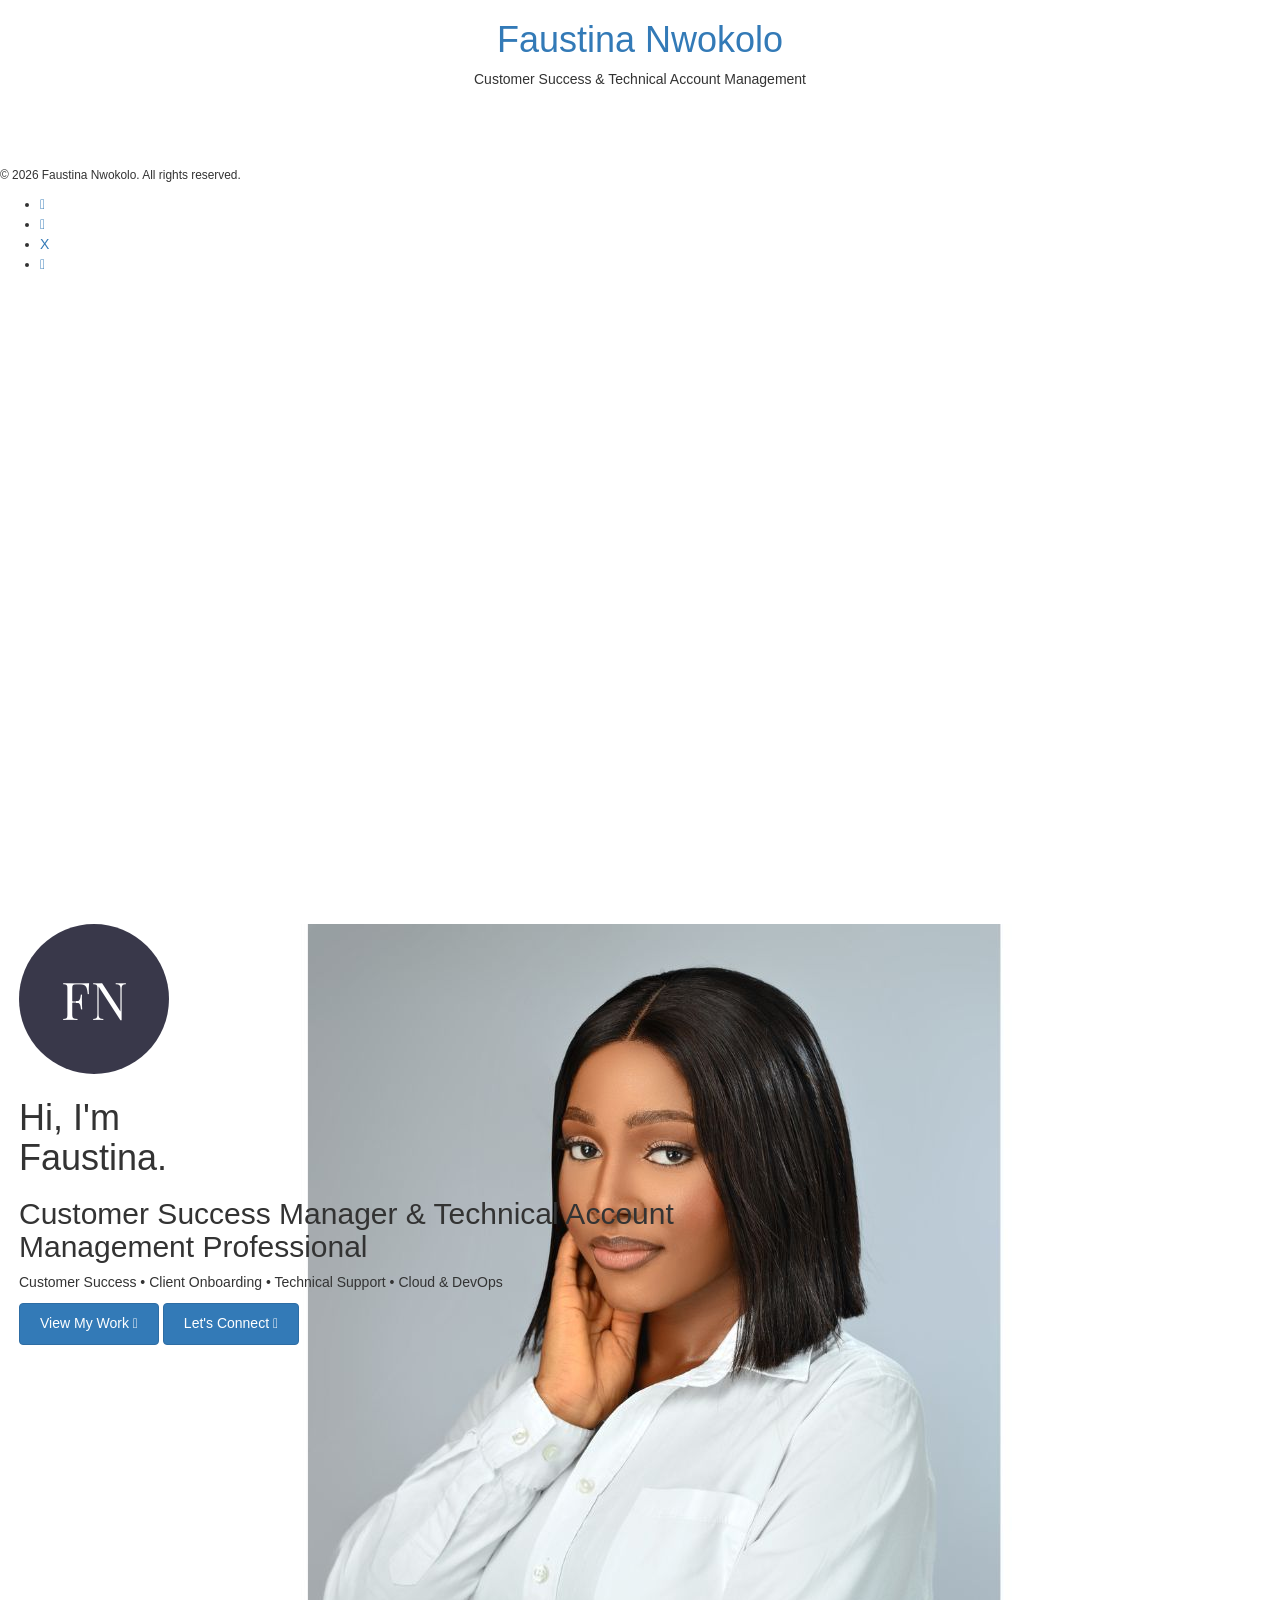
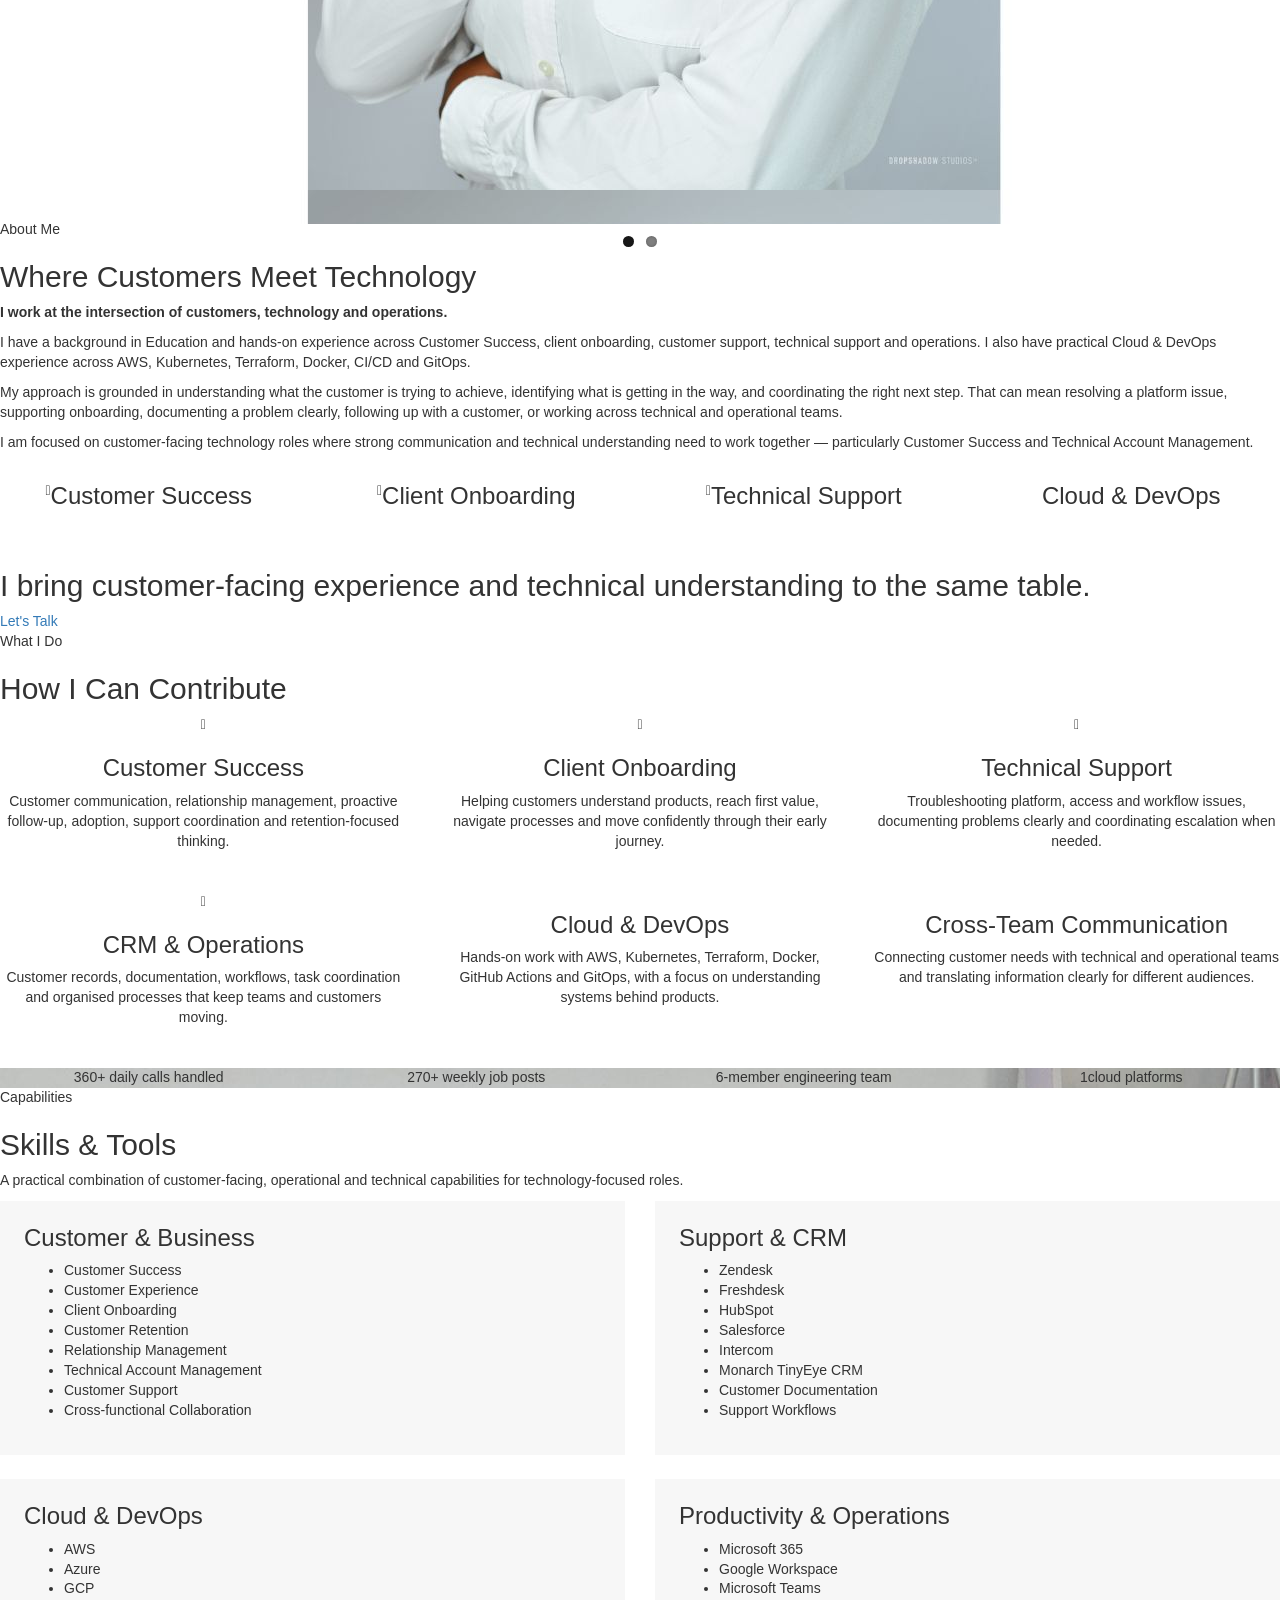
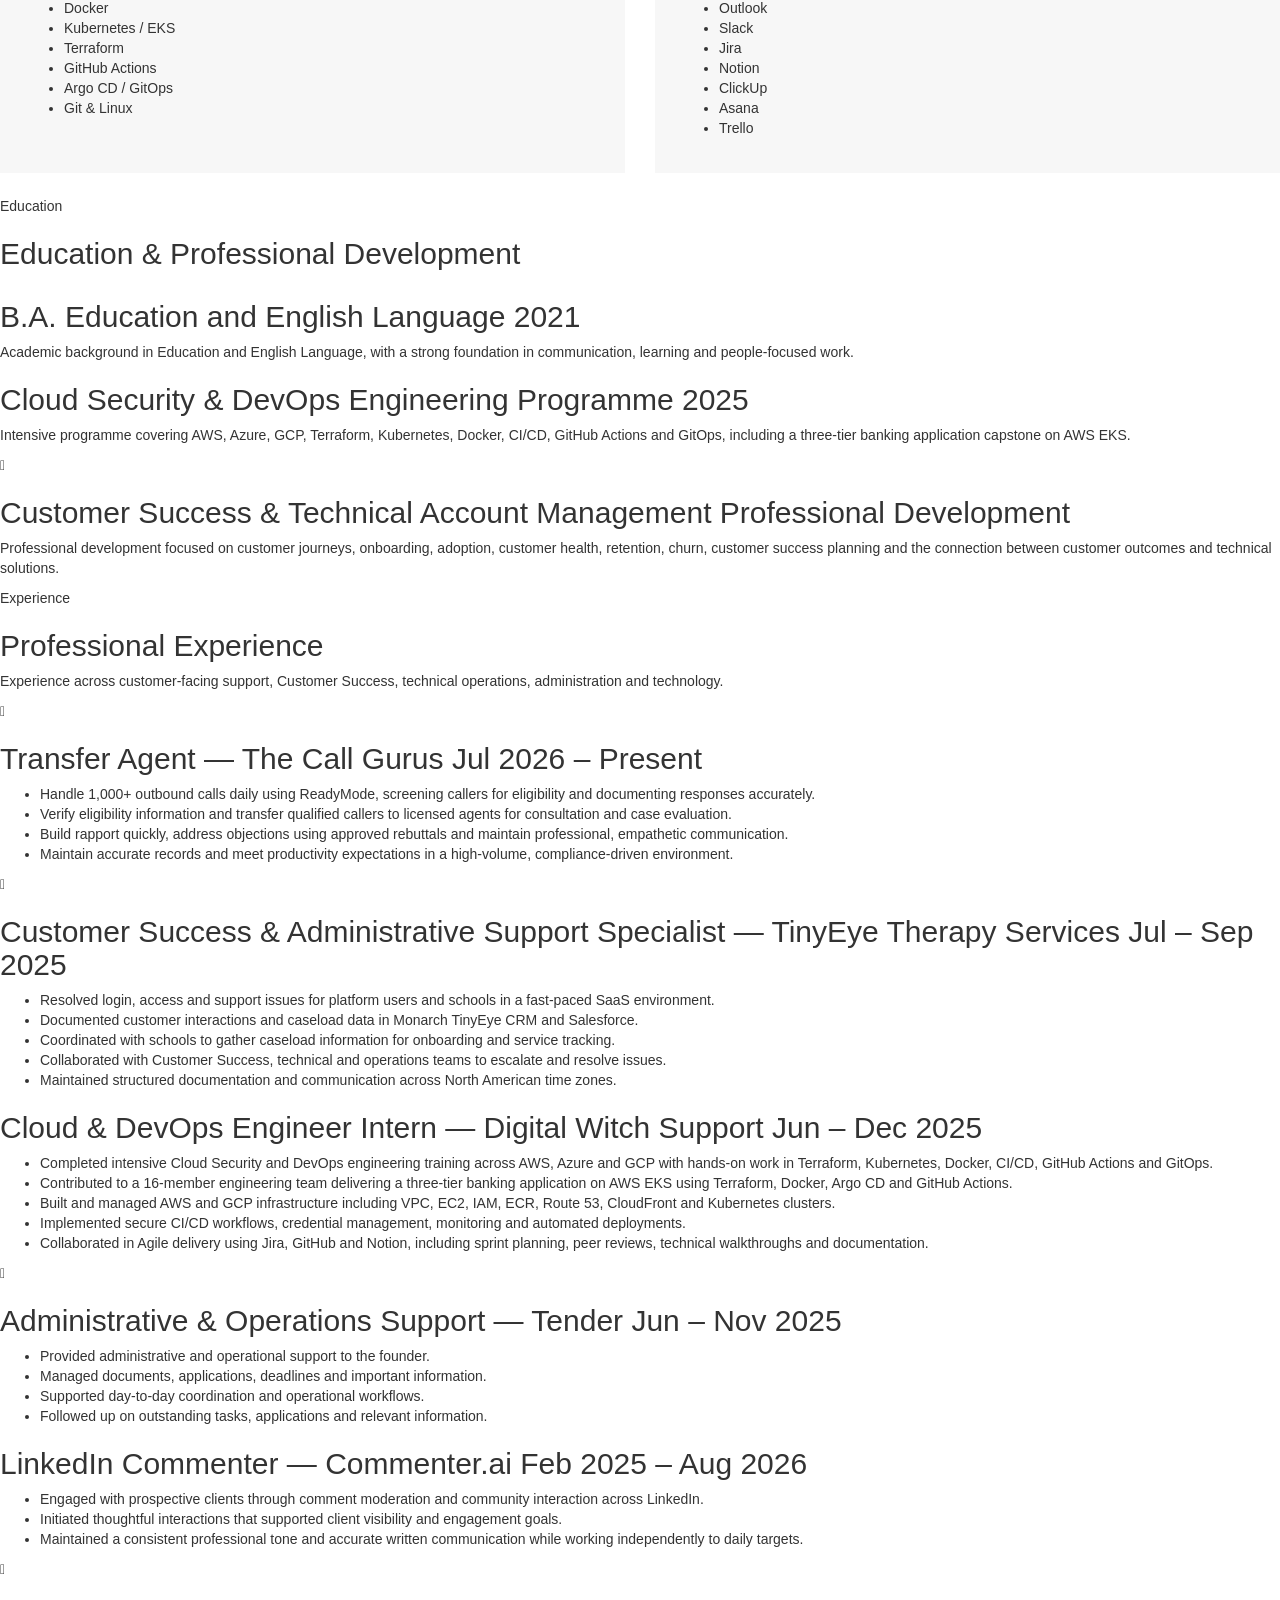
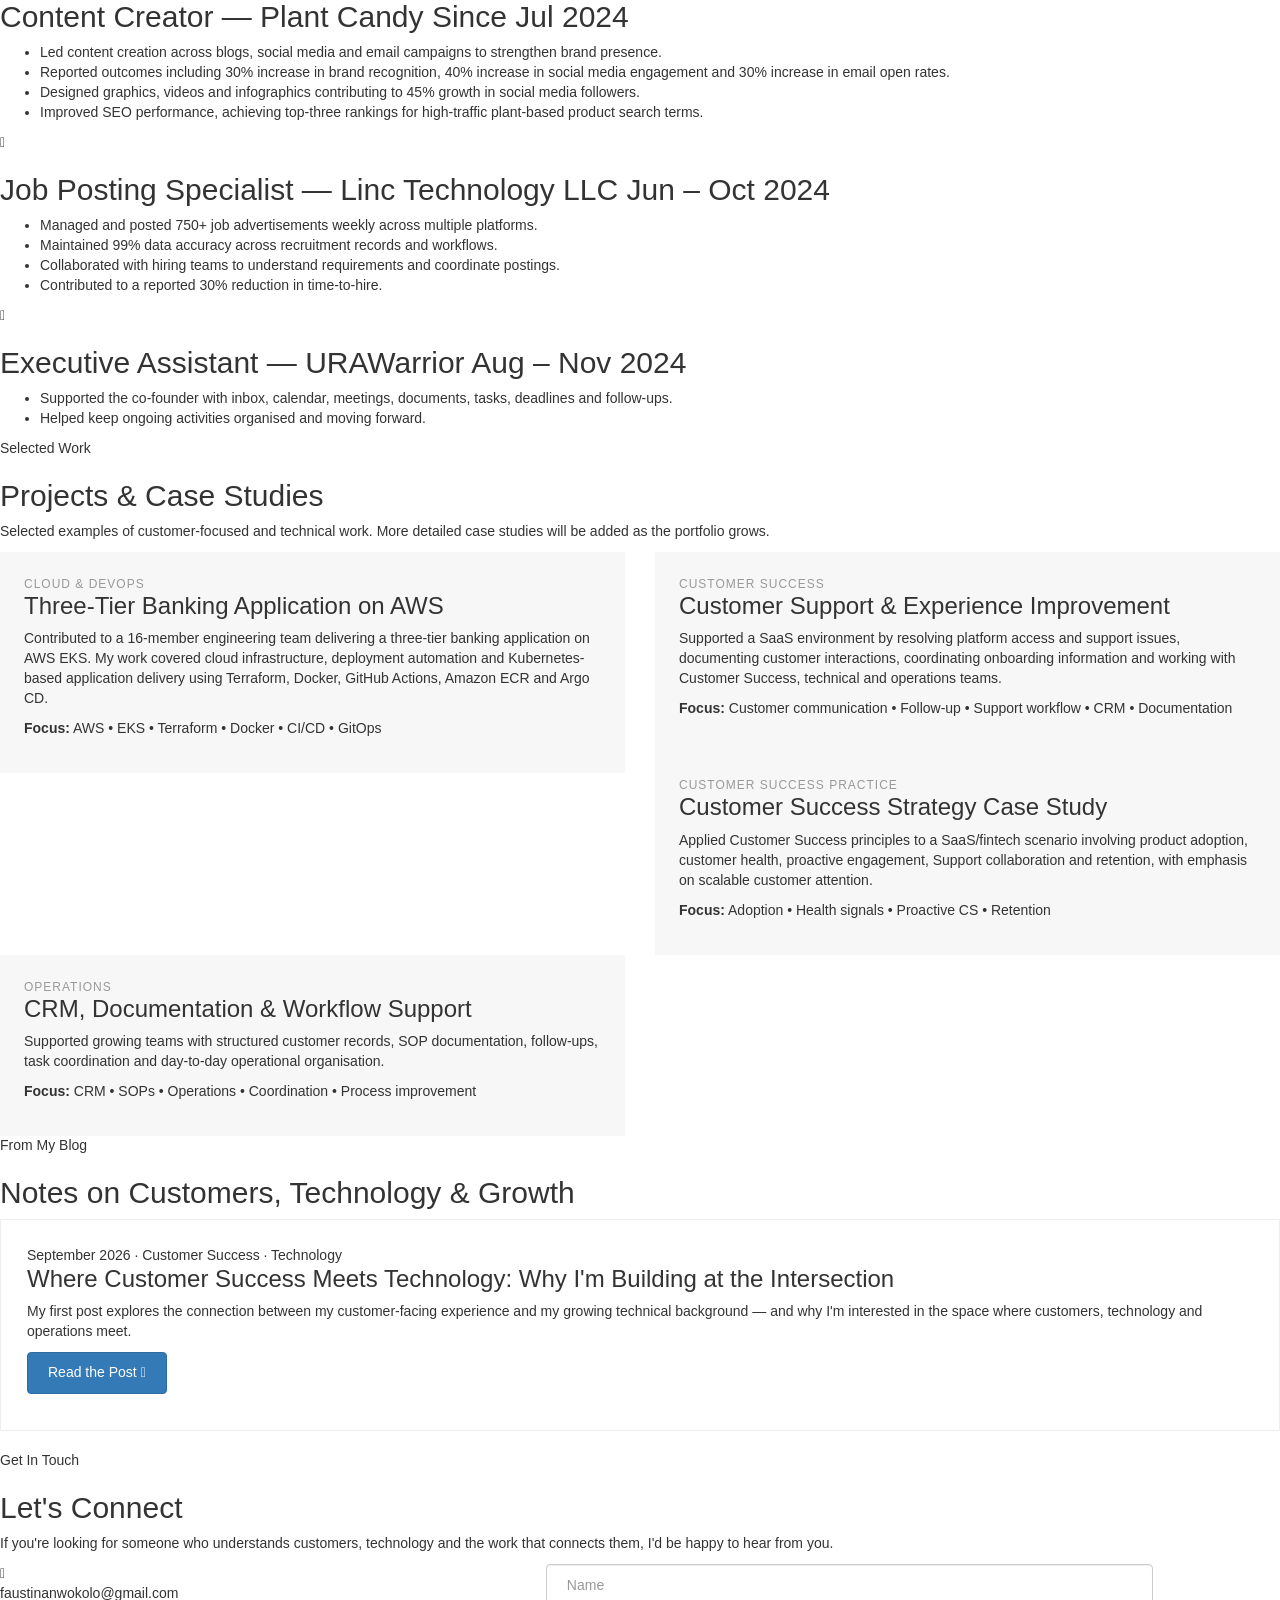
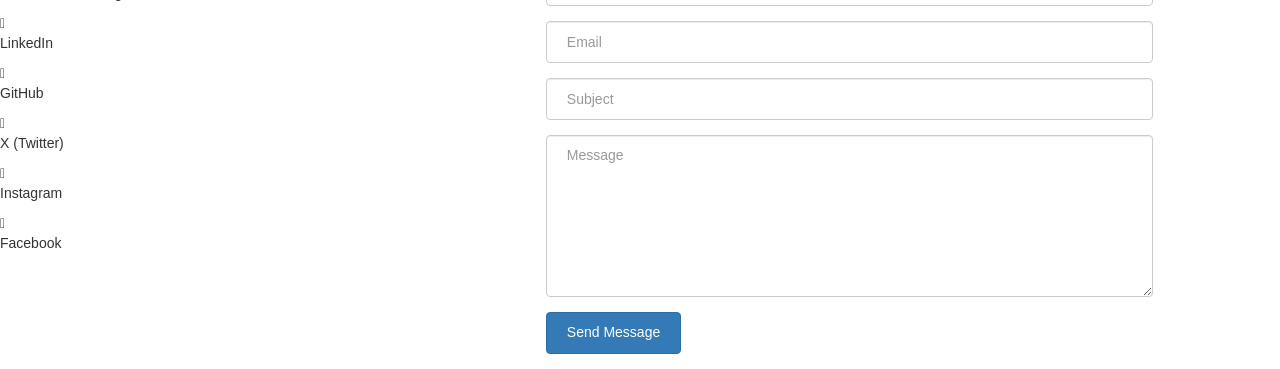
==== commit 7ab82eea: "Fix contact form redirect" ====
--- a/index.html
+++ b/index.html
@@ -537,7 +537,7 @@
               <div class="row">
                 <div class="col-md-10 col-md-offset-1 col-md-pull-1 animate-box">
                   <form action="https://formsubmit.co/faustinanwokolo@gmail.com" method="POST">
-                    <input type="hidden" name="_next" value="thank-you.html">
+                    <input type="hidden" name="_next" value="https://faustina-portfolio-ivory.vercel.app/thank-you.html">
                     <input type="hidden" name="_subject" value="New Portfolio Contact — Faustina Nwokolo">
                     <input type="hidden" name="_captcha" value="true">
                     <input type="text" name="_honey" style="display:none">
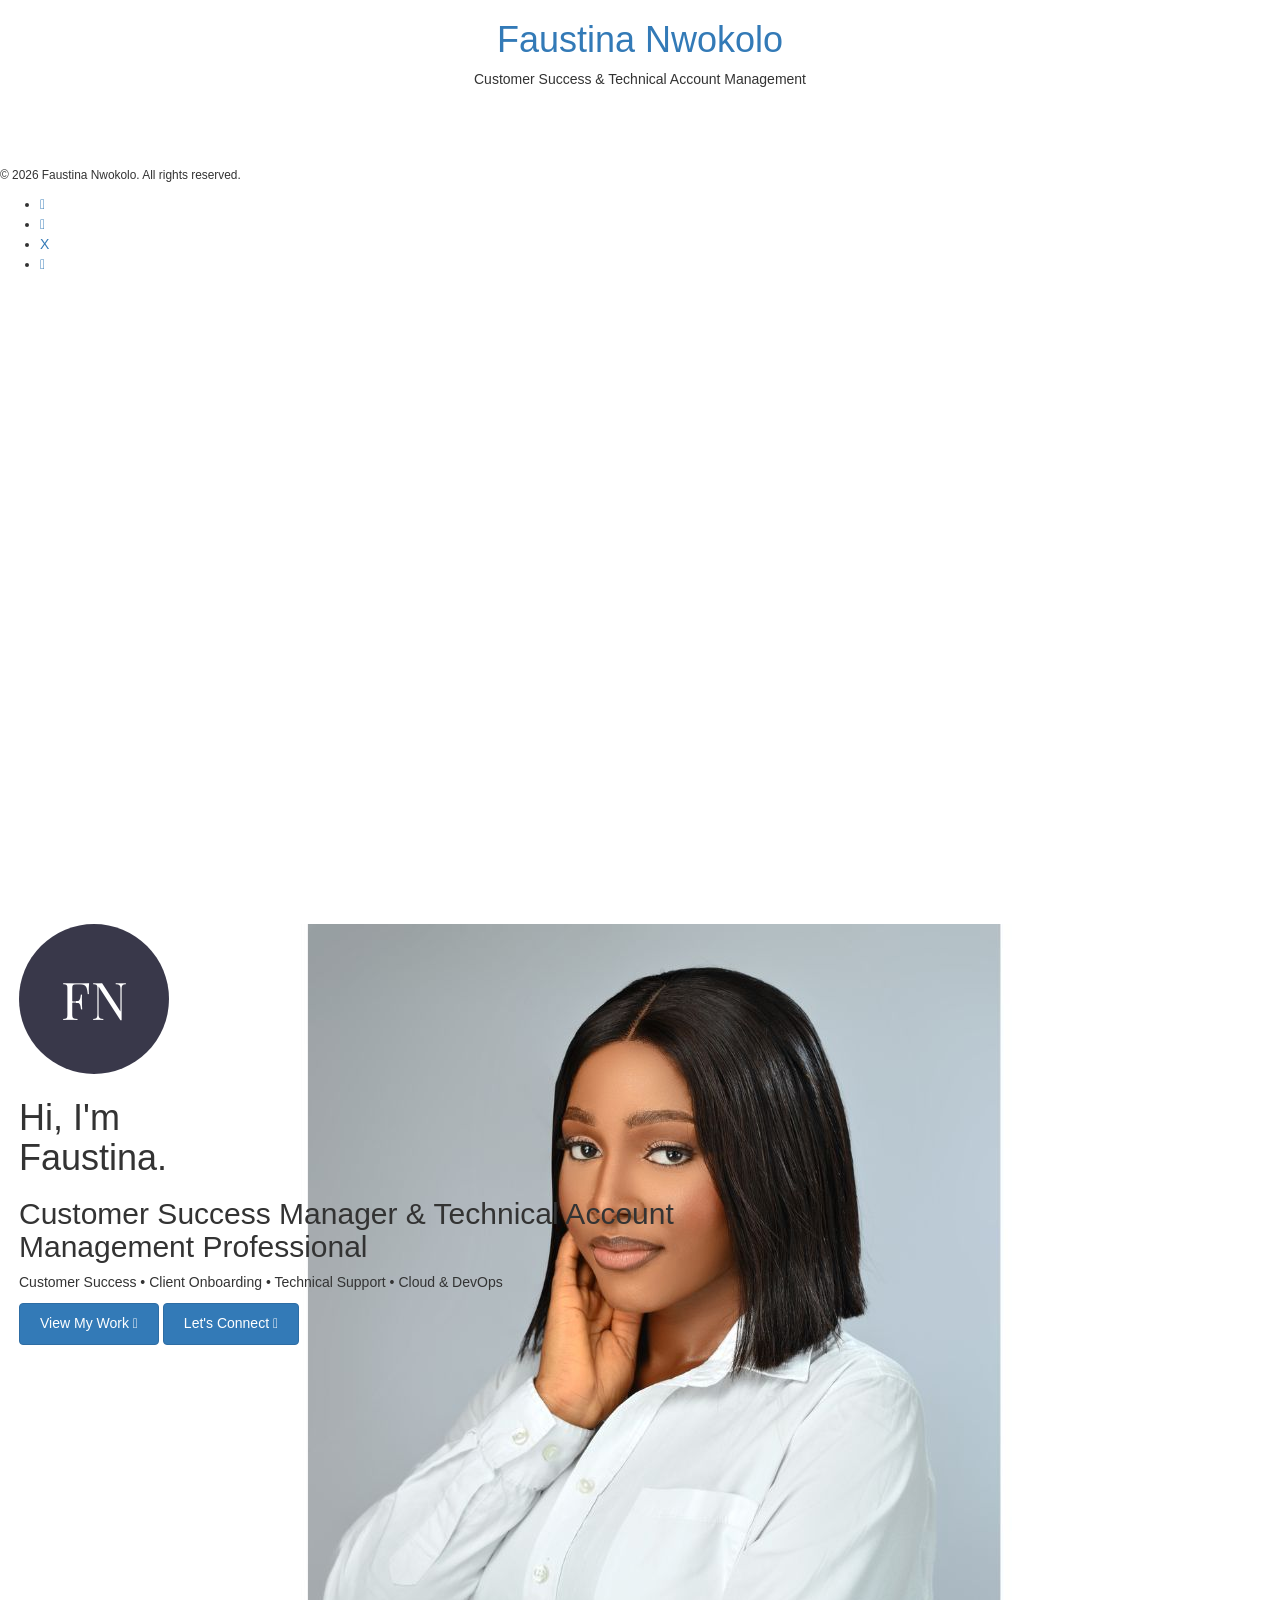
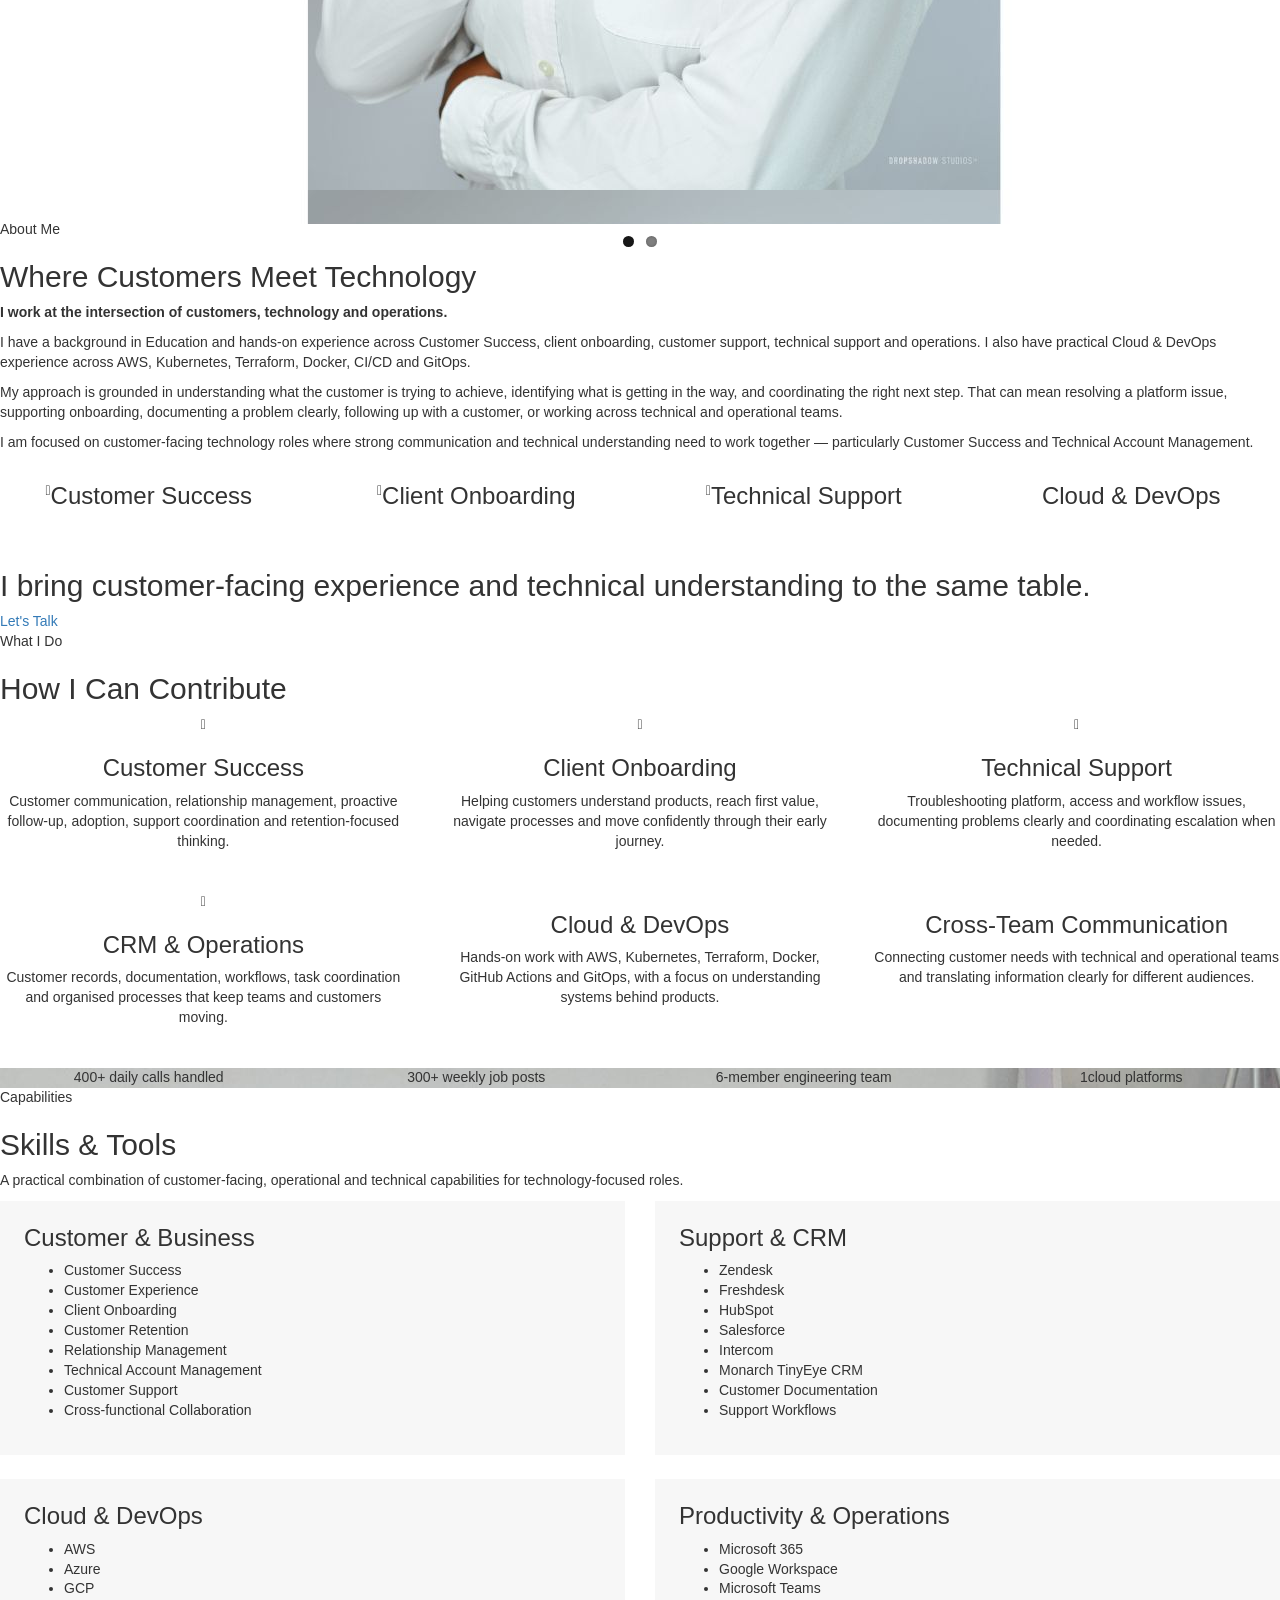
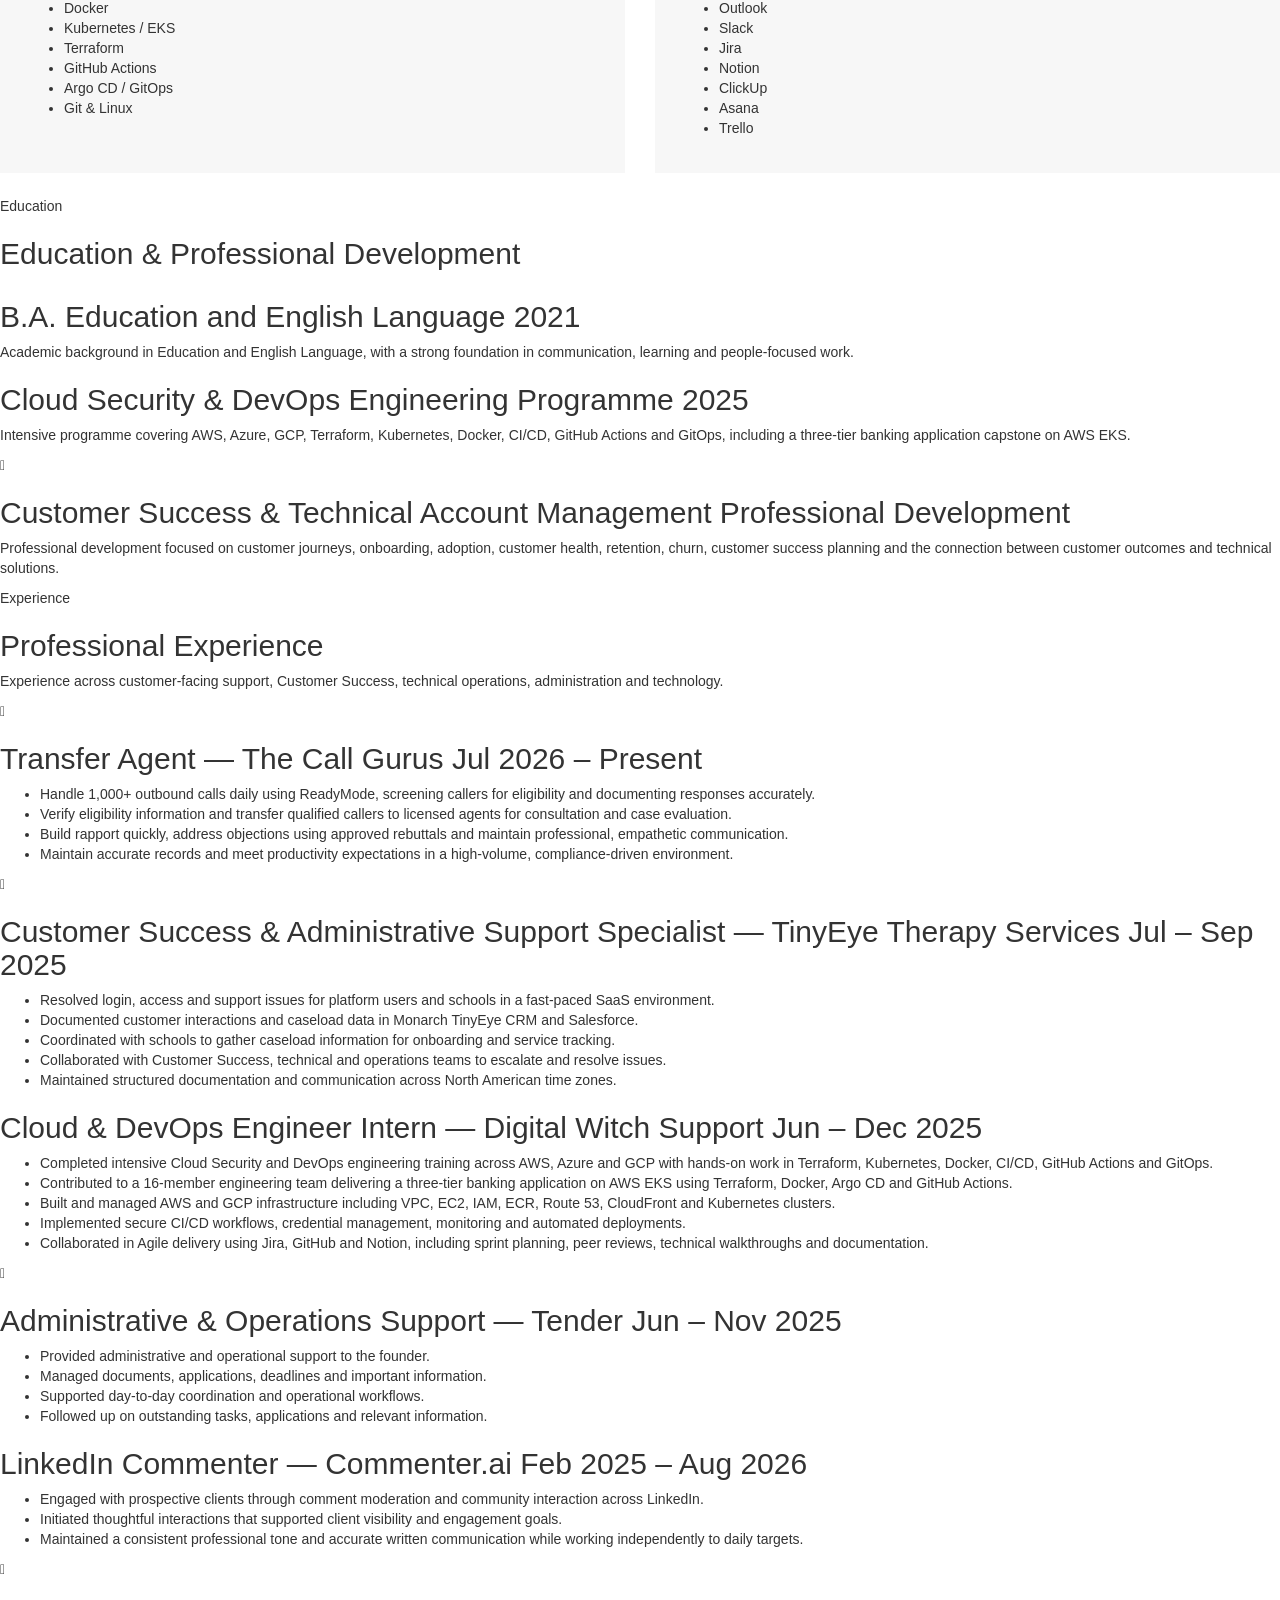
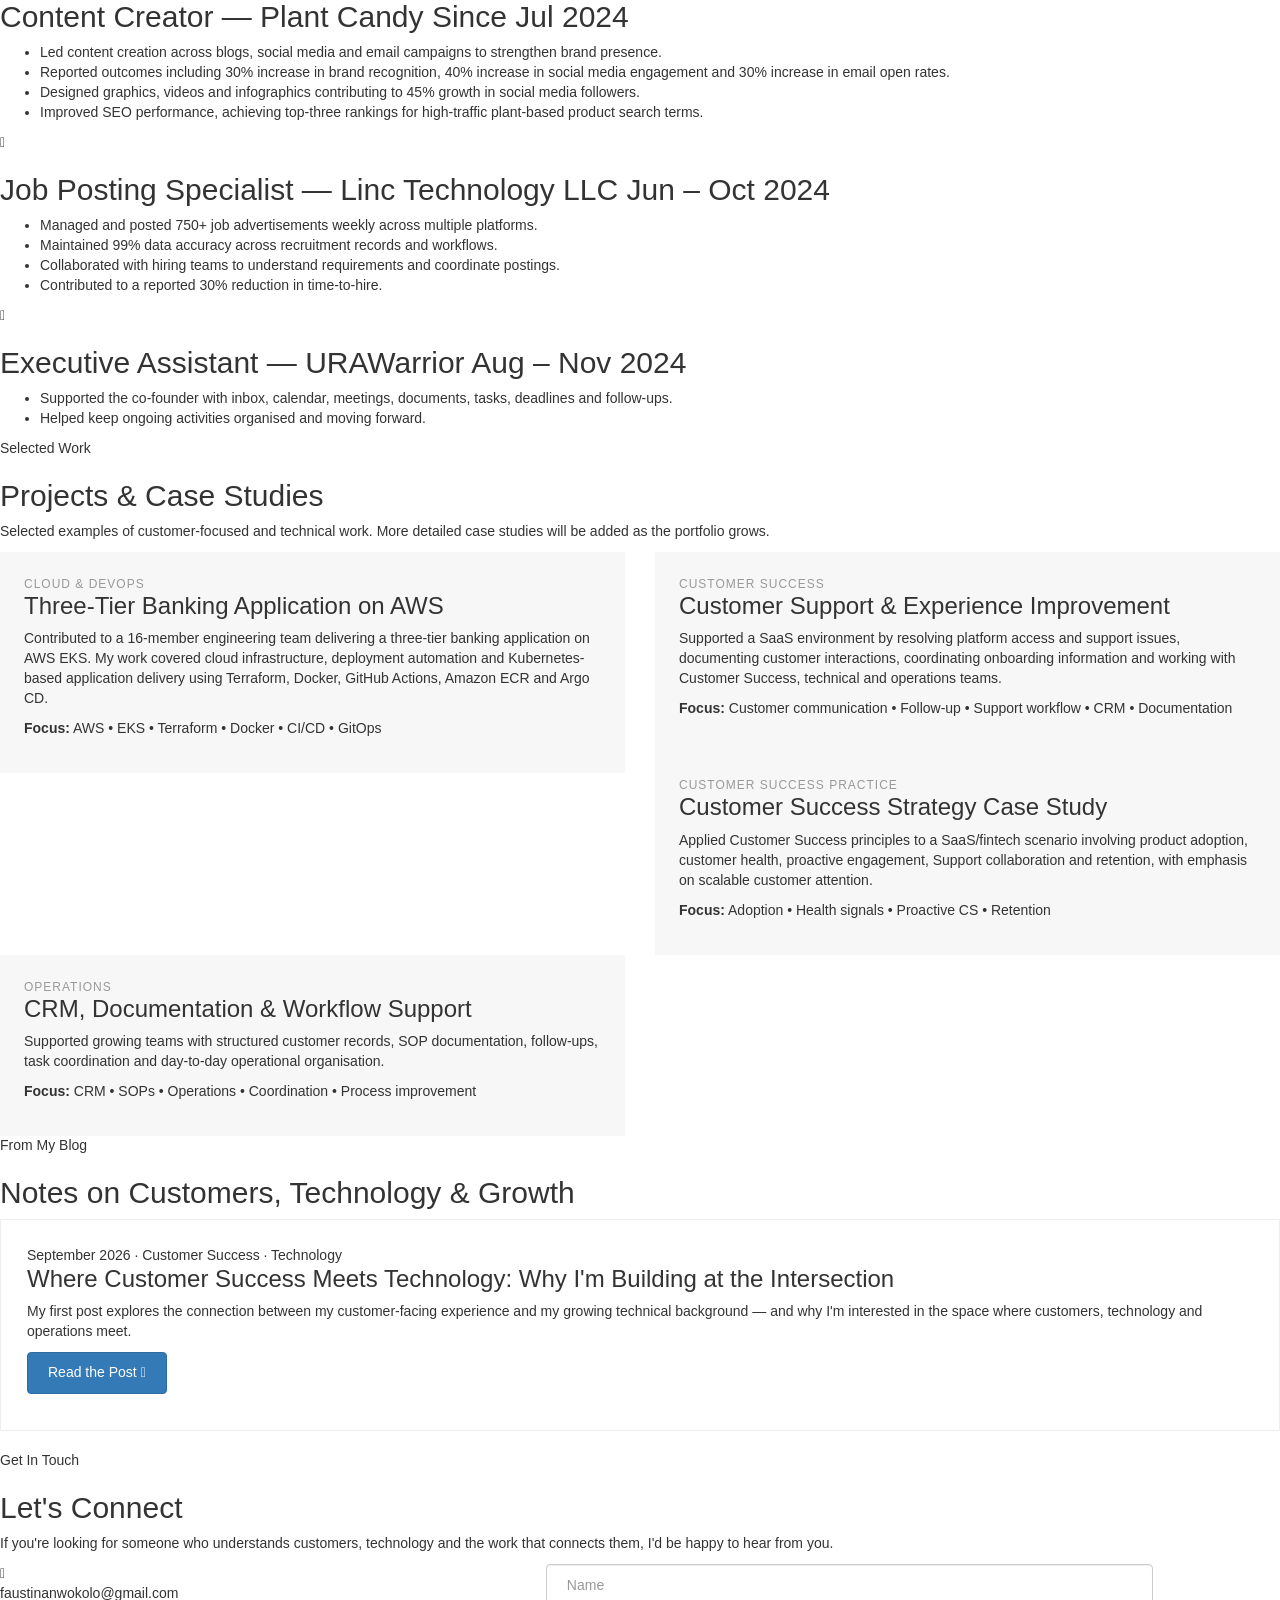
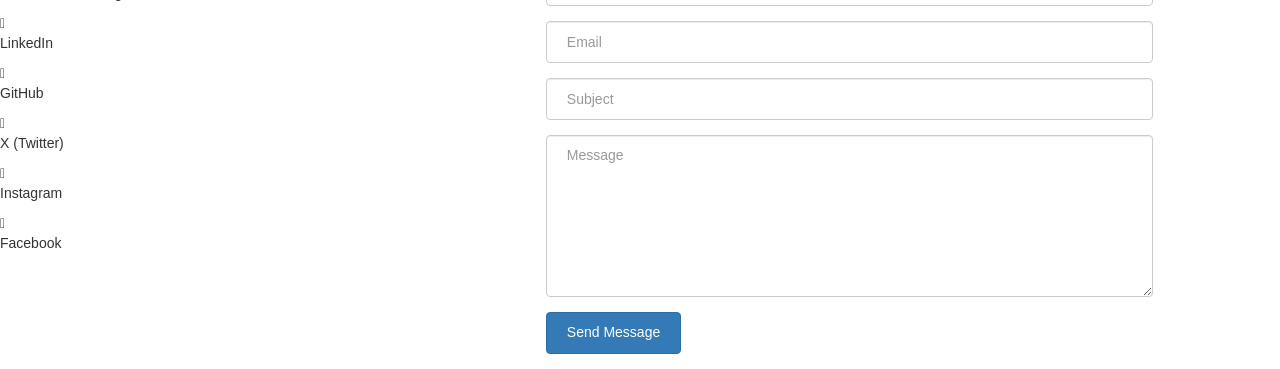
==== commit 12511586: "Disable contact form captcha" ====
--- a/index.html
+++ b/index.html
@@ -539,7 +539,7 @@
                   <form action="https://formsubmit.co/faustinanwokolo@gmail.com" method="POST">
                     <input type="hidden" name="_next" value="https://faustina-portfolio-ivory.vercel.app/thank-you.html">
                     <input type="hidden" name="_subject" value="New Portfolio Contact — Faustina Nwokolo">
-                    <input type="hidden" name="_captcha" value="true">
+                    <input type="hidden" name="_captcha" value="false">
                     <input type="text" name="_honey" style="display:none">
                     <div class="form-group">
                       <input type="text" name="name" class="form-control" placeholder="Name" required>
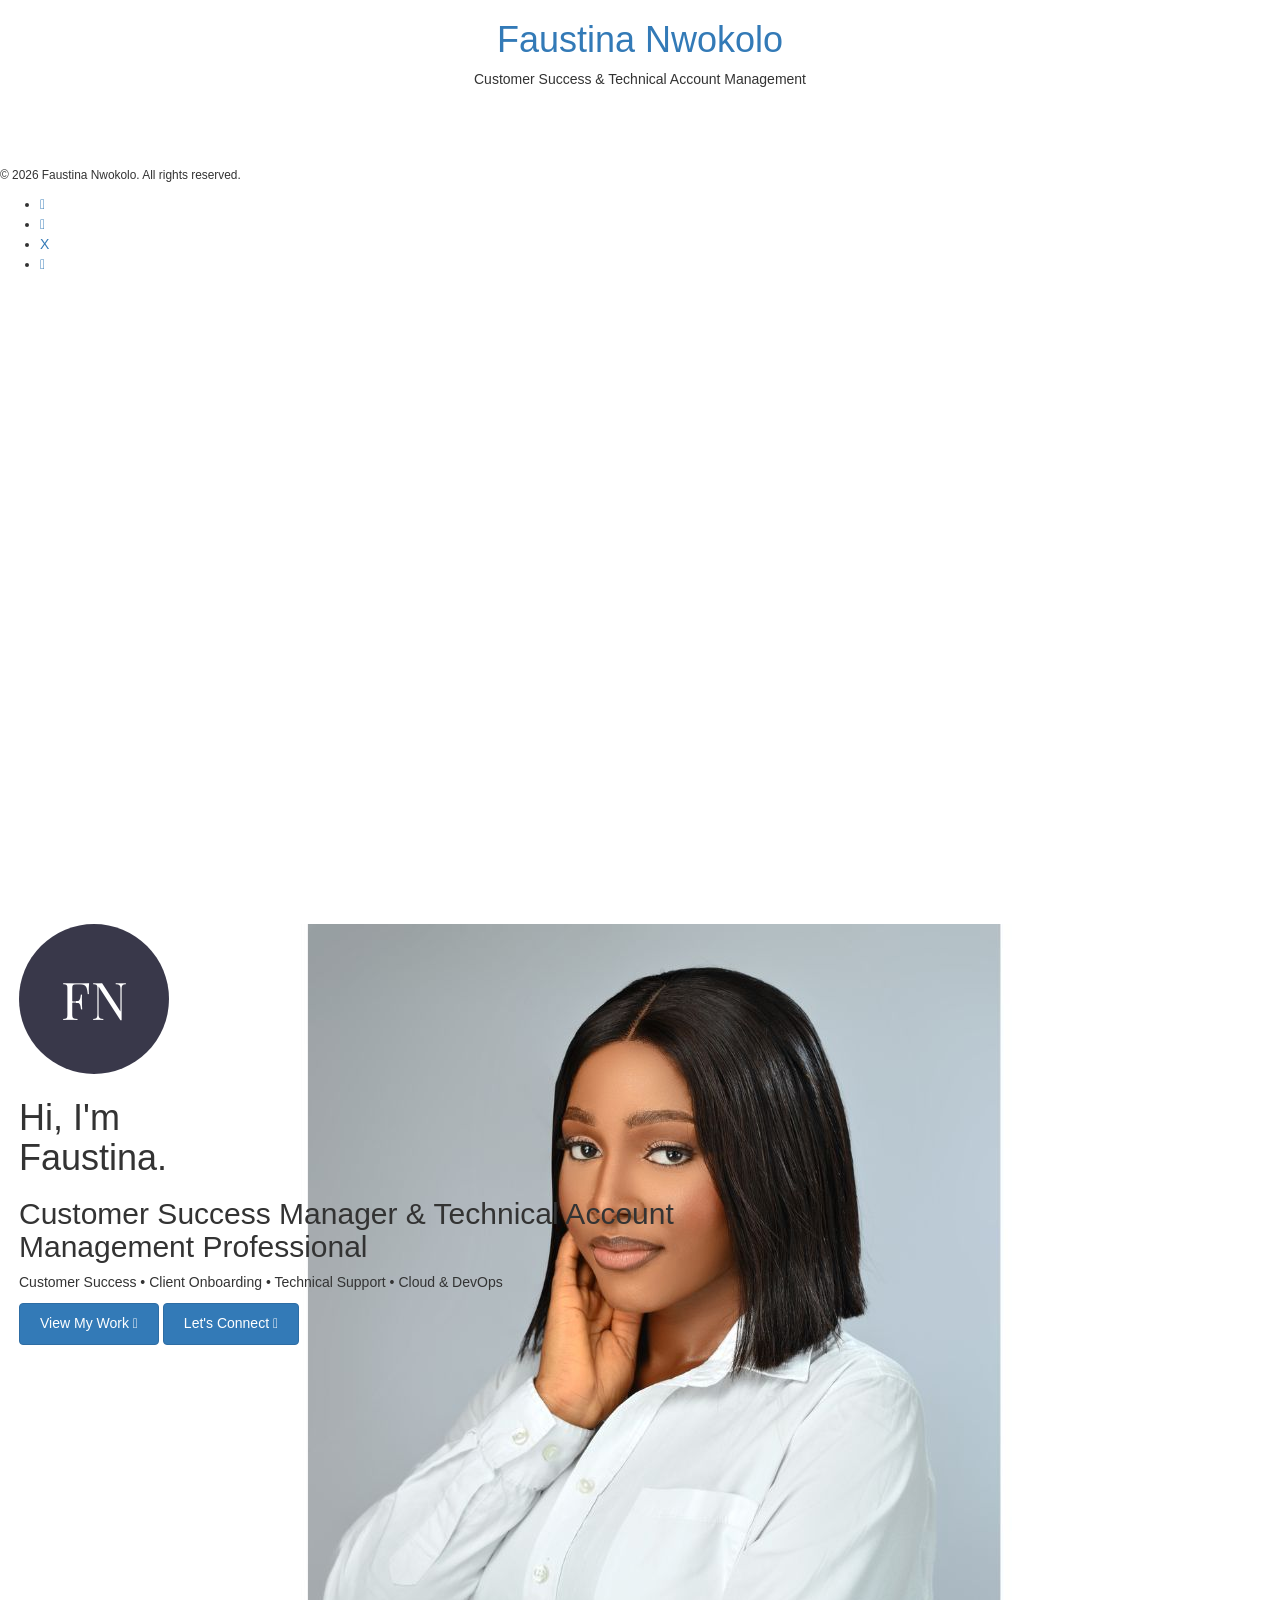
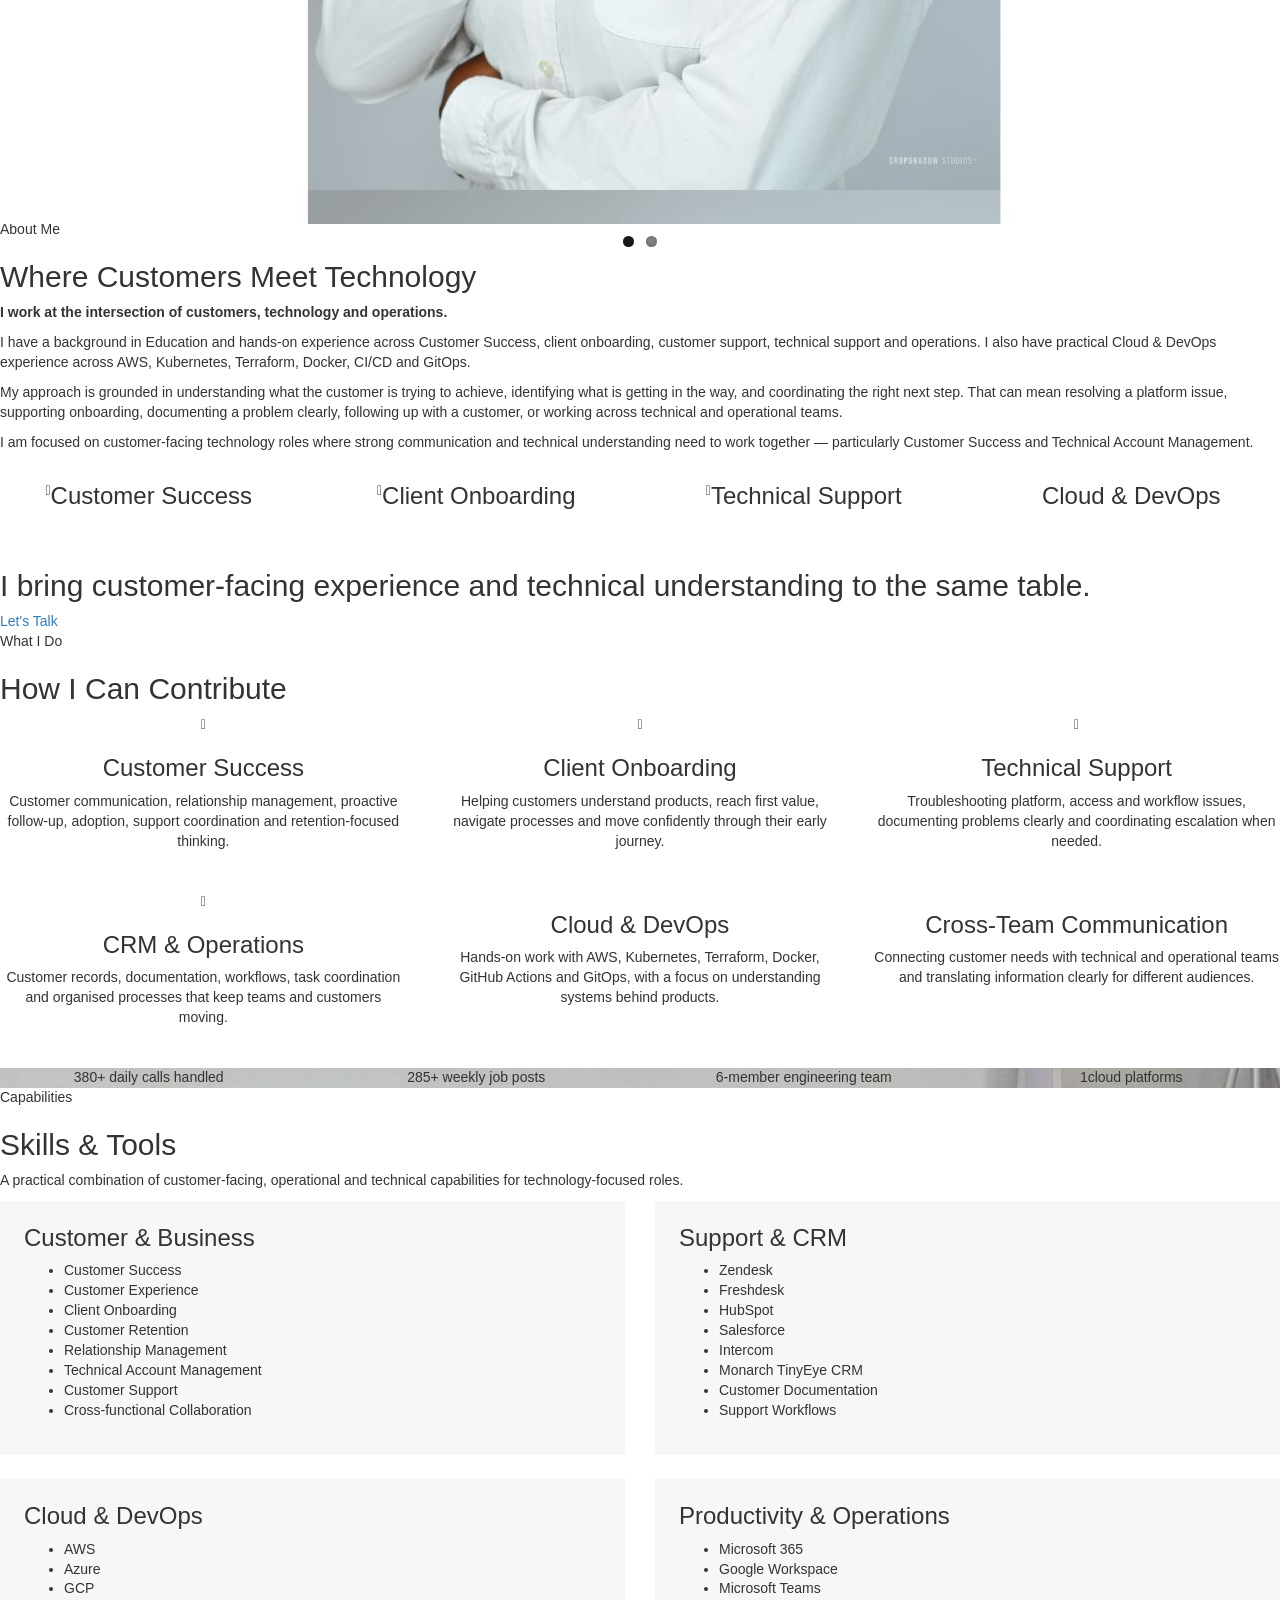
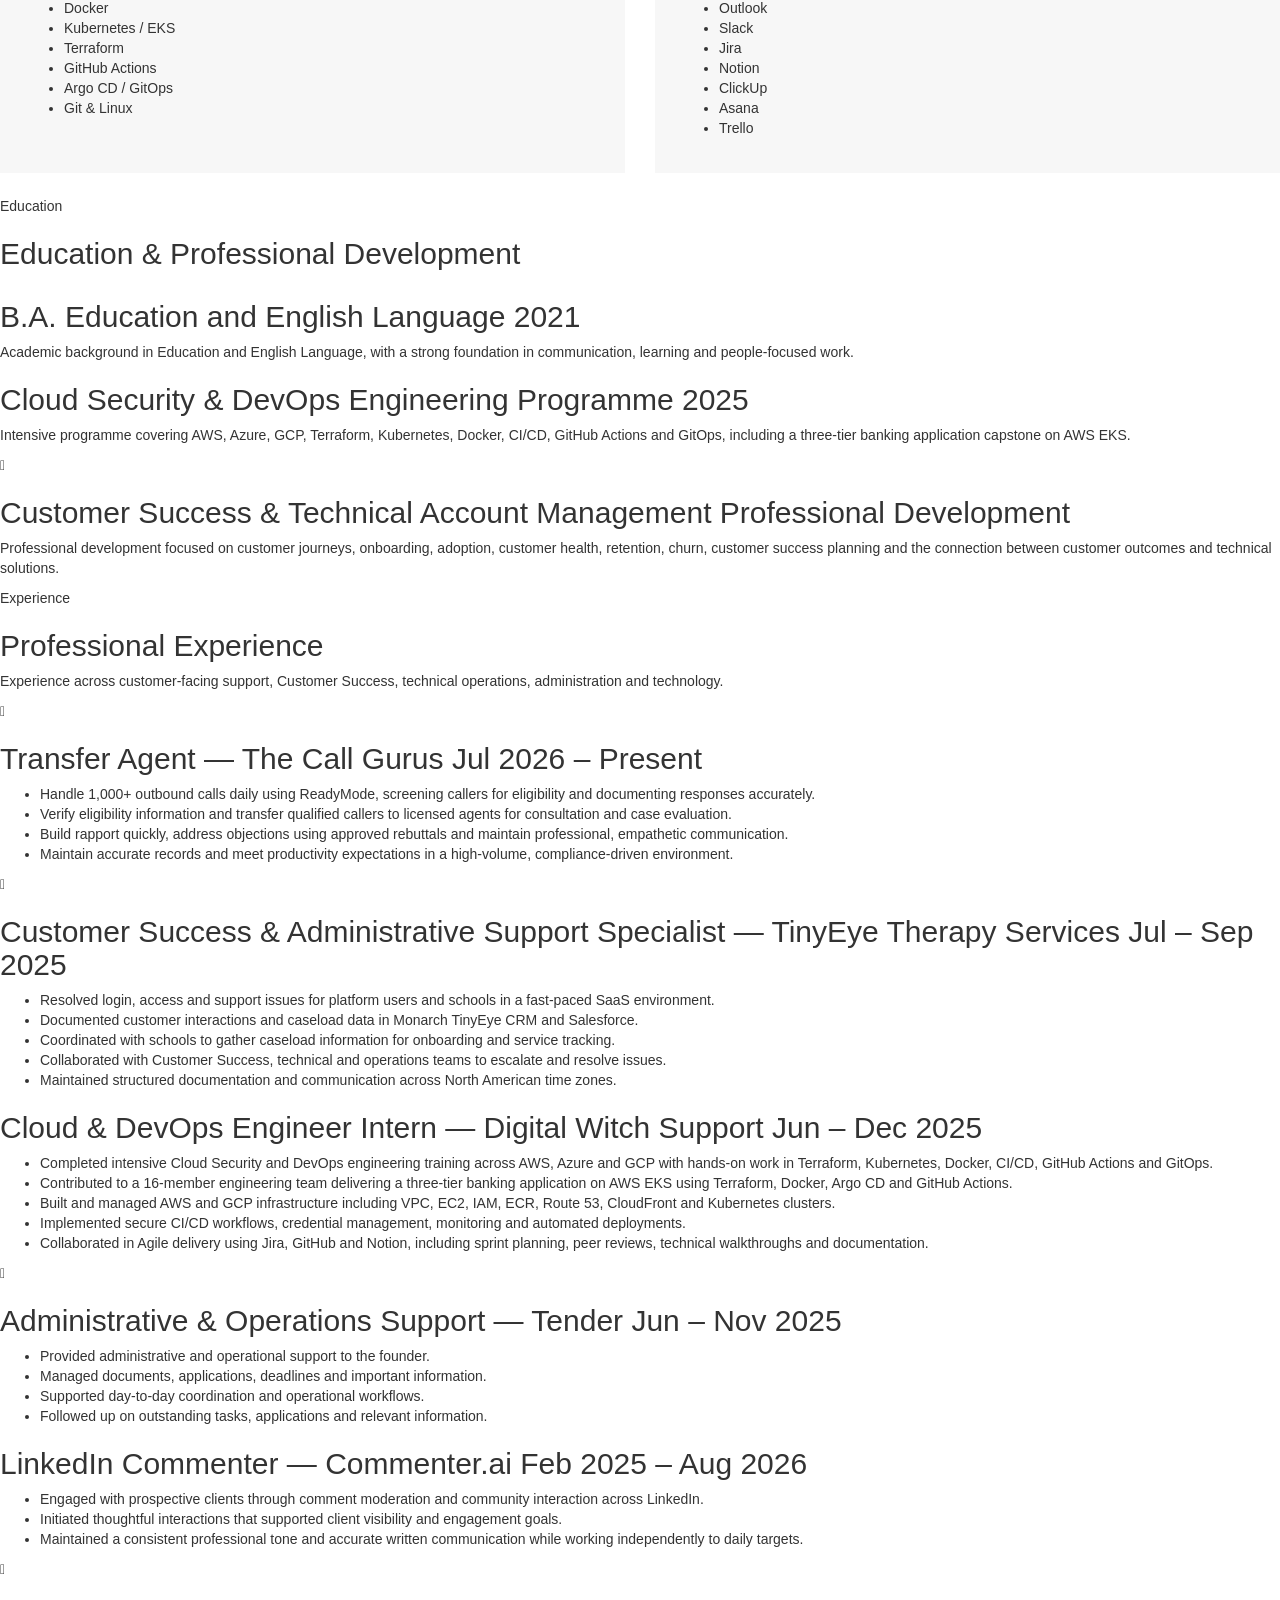
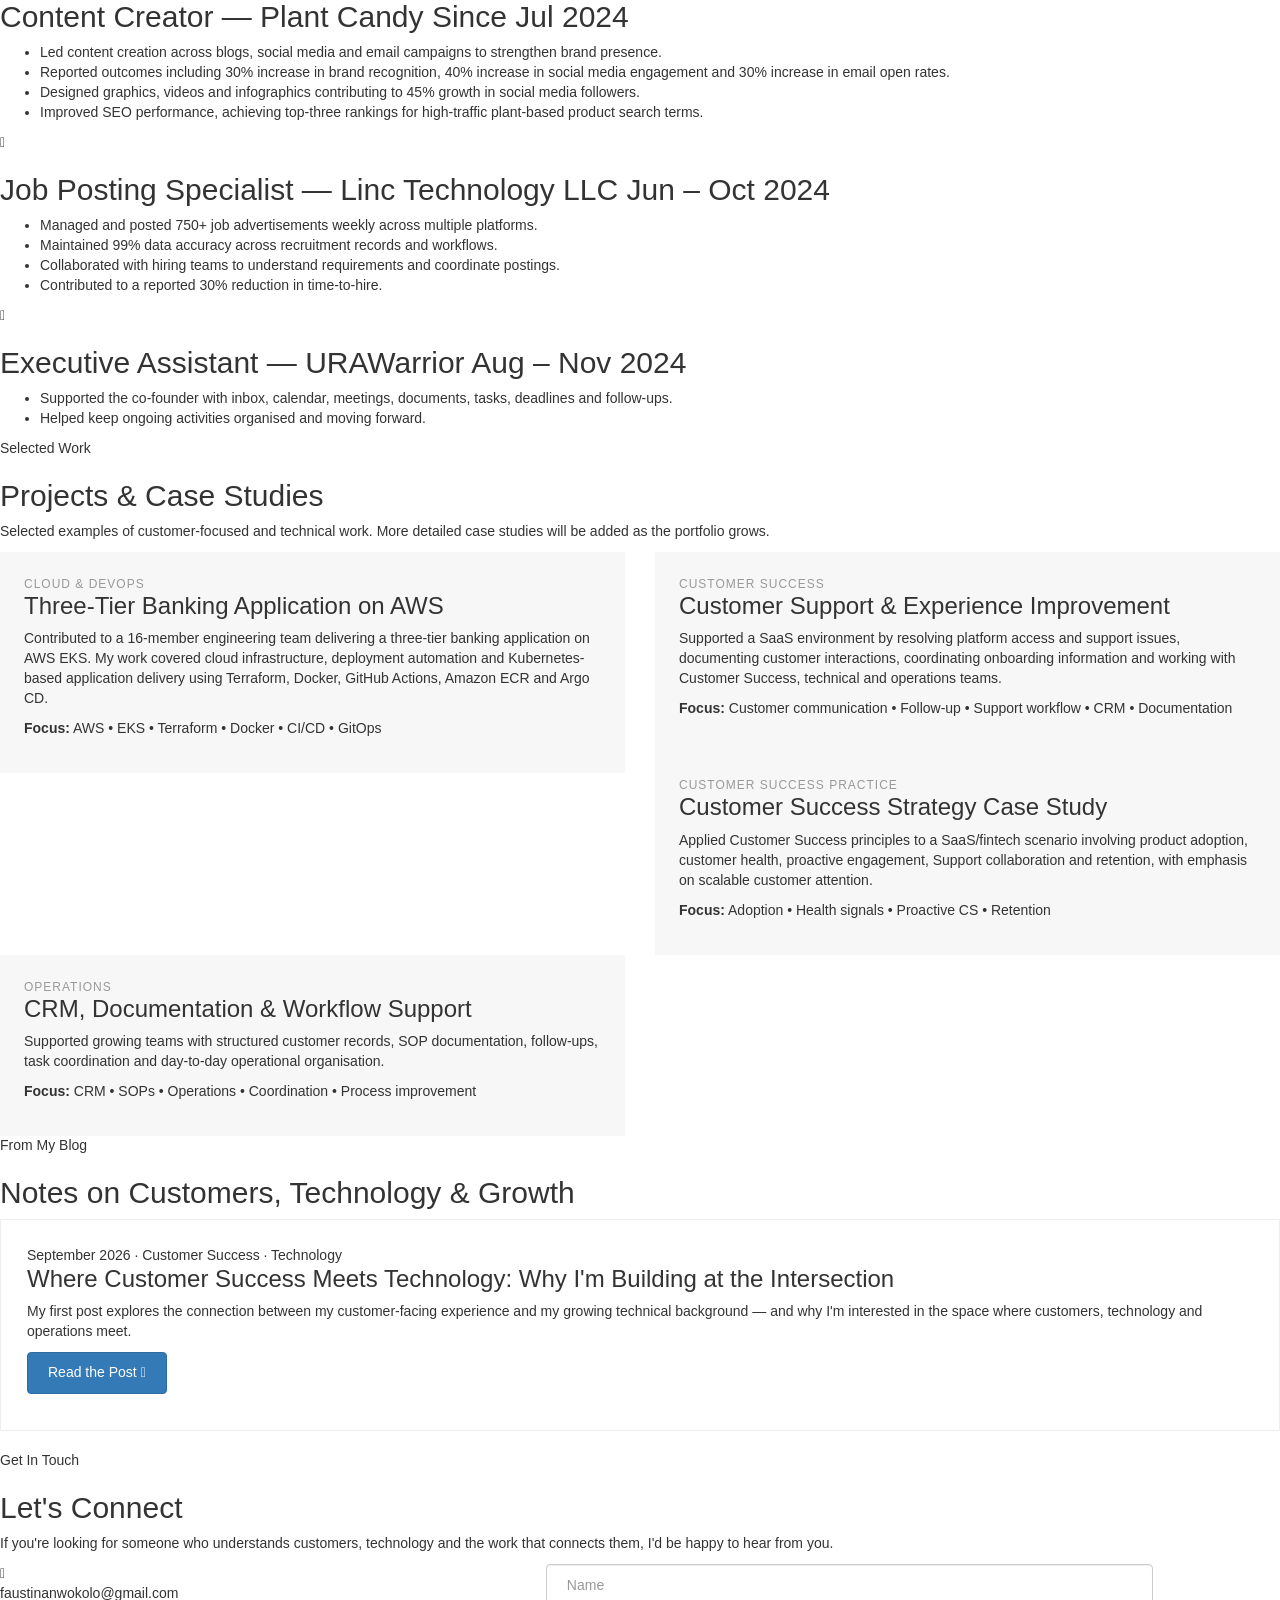
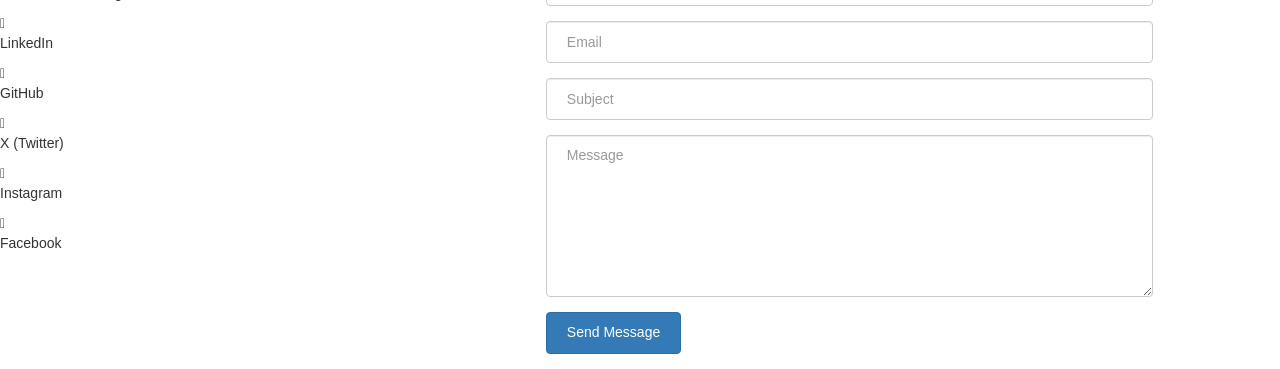
==== commit fe00da0e: "Thank you" ====
--- a/index.html
+++ b/index.html
@@ -191,7 +191,7 @@
                 <div class="col-md-12 animate-box">
                   <div class="hire">
                     <h2>I bring customer-facing experience and technical understanding to the same table.</h2>
-                    <a href="mailto:faustinanwokolo@gmail.com" class="btn-hire">Let's Talk</a>
+                    <a href="#contact" class="btn-hire">Let's Talk</a>
                   </div>
                 </div>
               </div>
@@ -498,7 +498,9 @@
               <div class="colorlib-feature colorlib-feature-sm animate-box">
                 <div class="colorlib-icon"><i class="icon-mail"></i></div>
                 <div class="colorlib-text">
-                  <p><a class="contact-link" href="mailto:faustinanwokolo@gmail.com">faustinanwokolo@gmail.com</a></p>
+                  <p>
+    <span class="contact-link">faustinanwokolo@gmail.com</span>
+</p>
                 </div>
               </div>
               <div class="colorlib-feature colorlib-feature-sm animate-box">
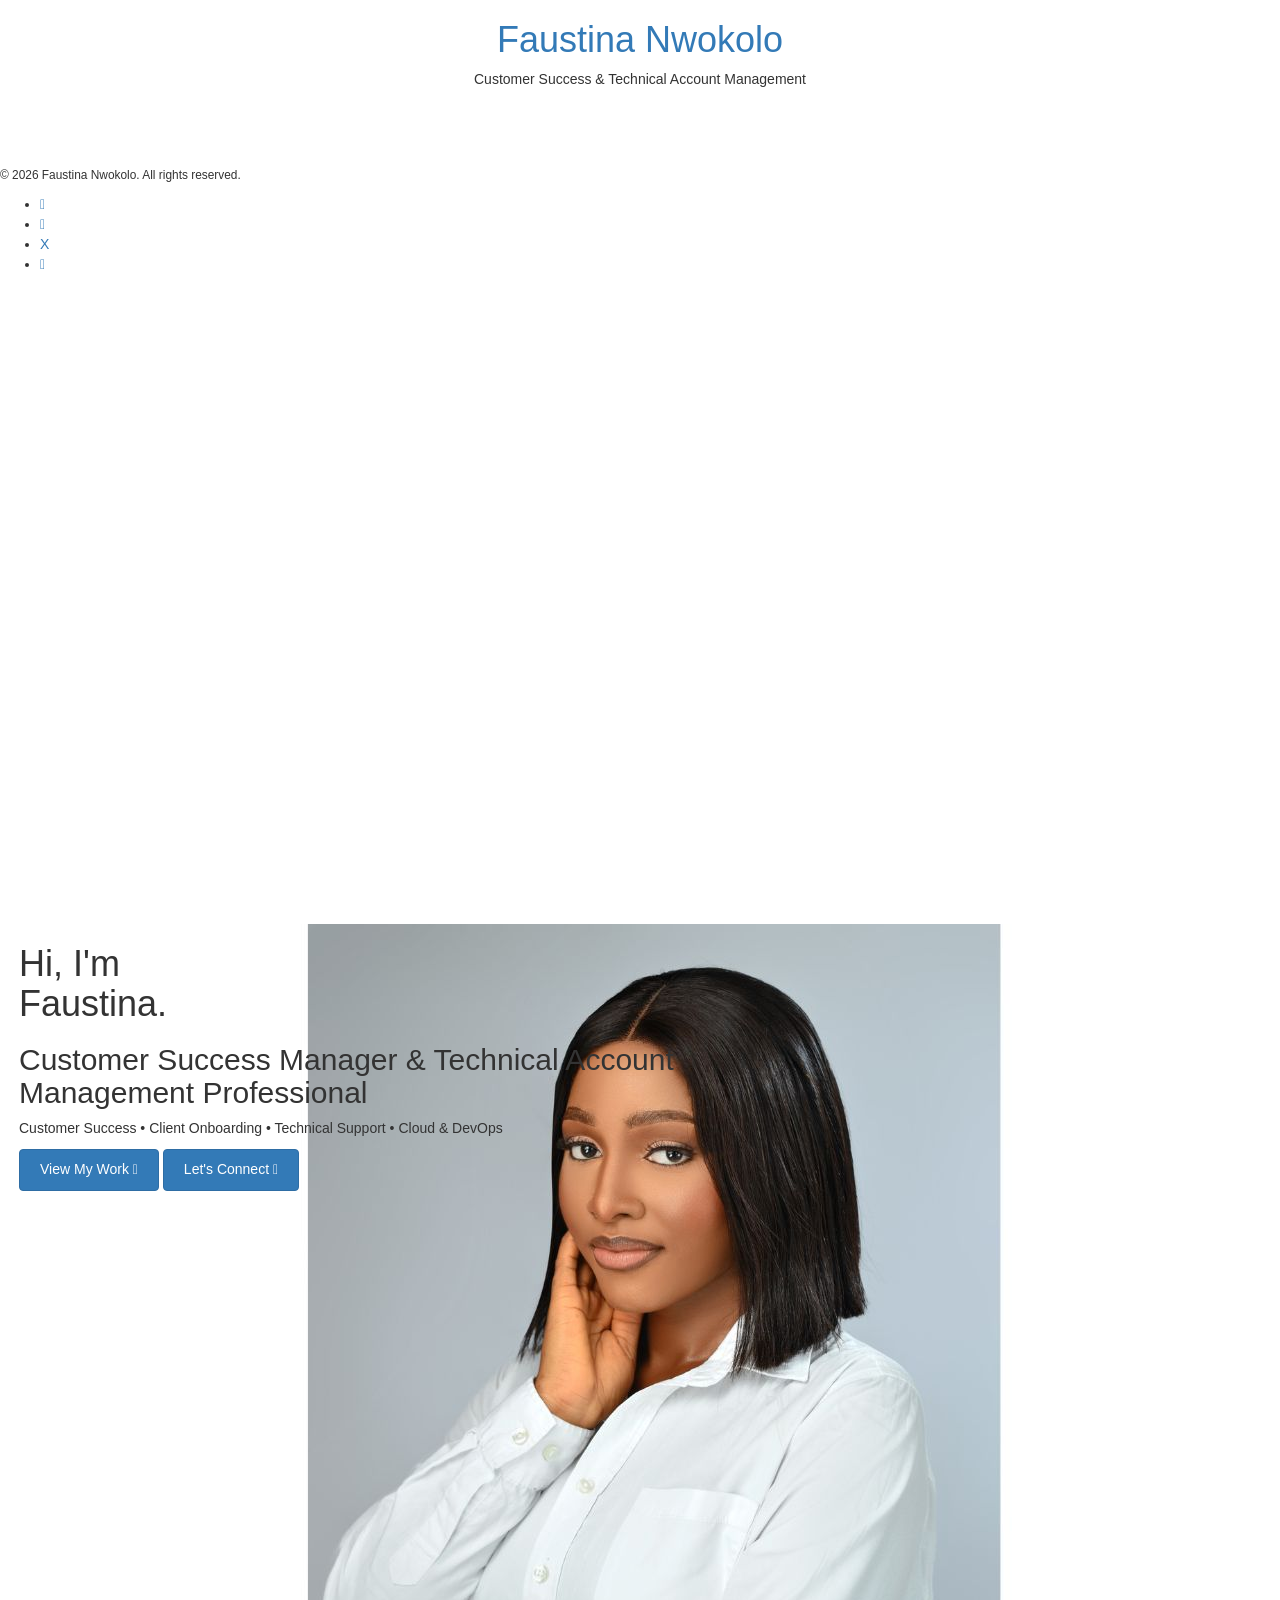
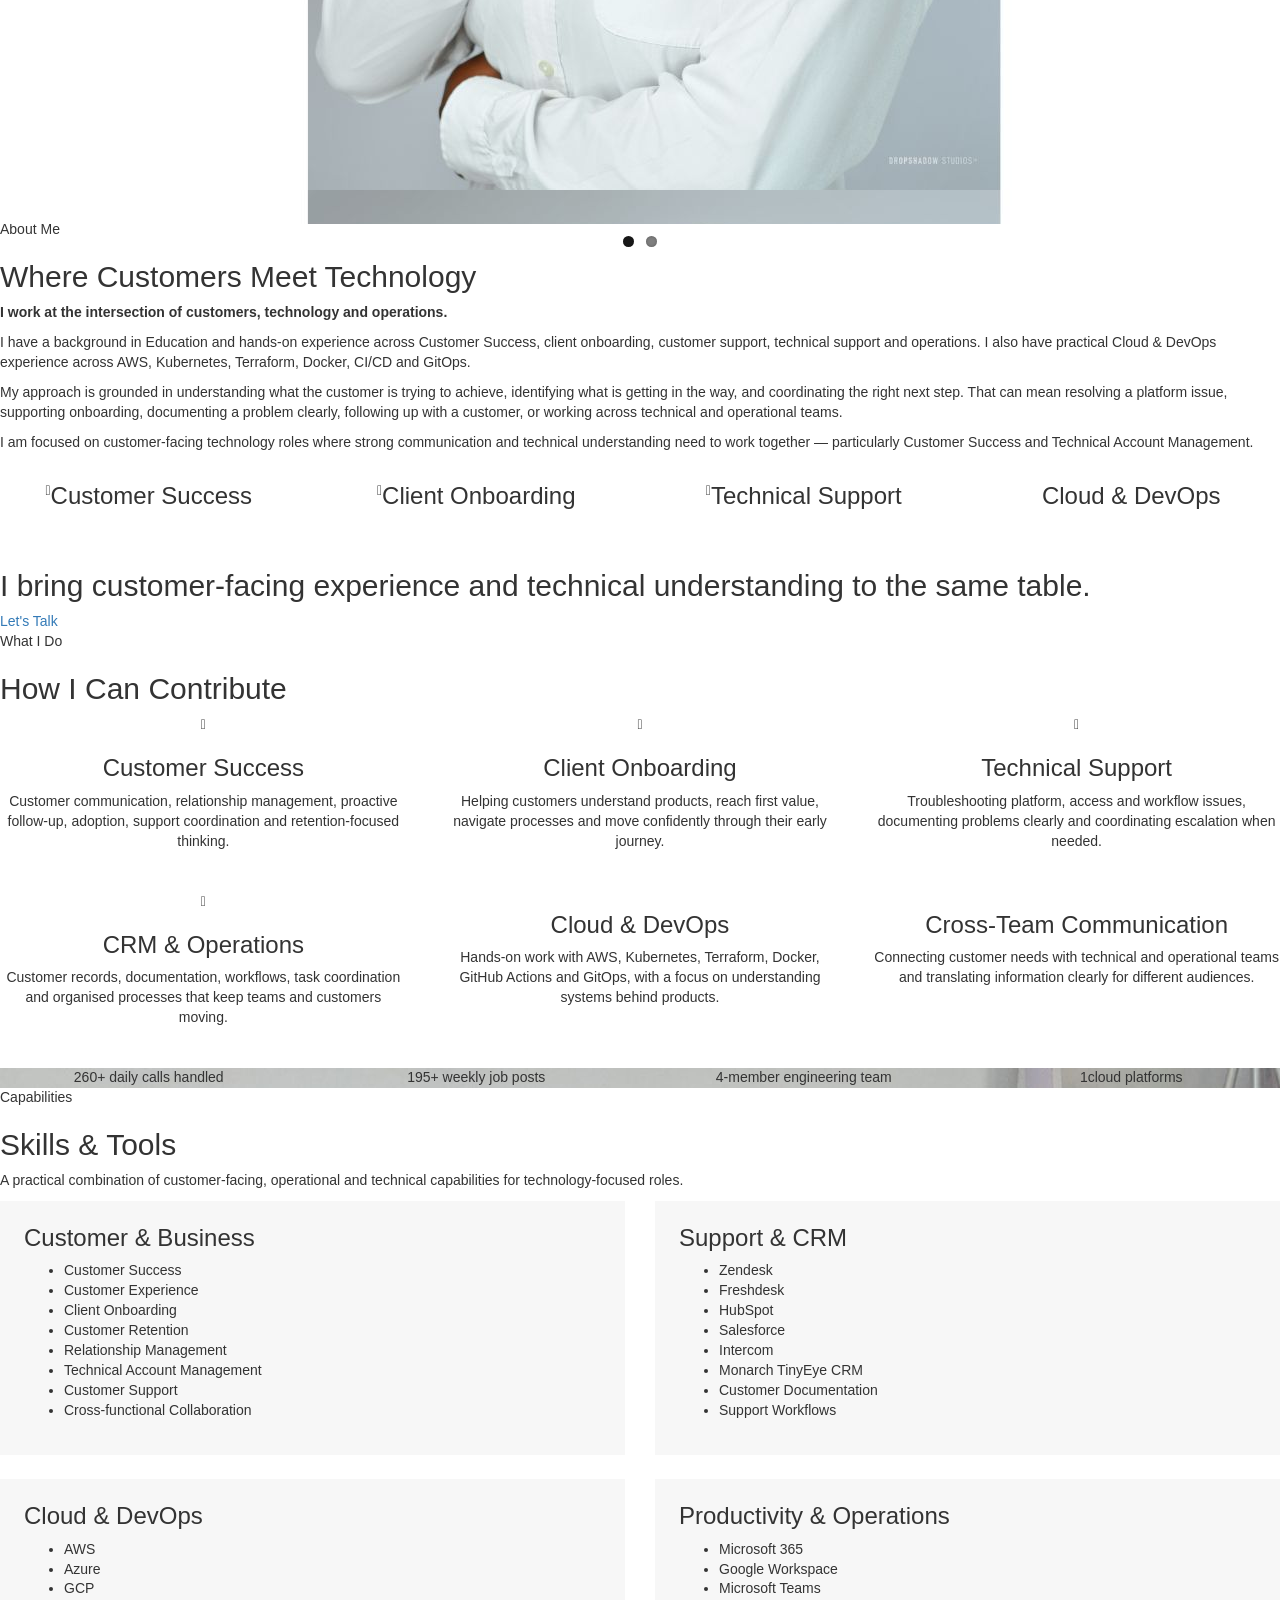
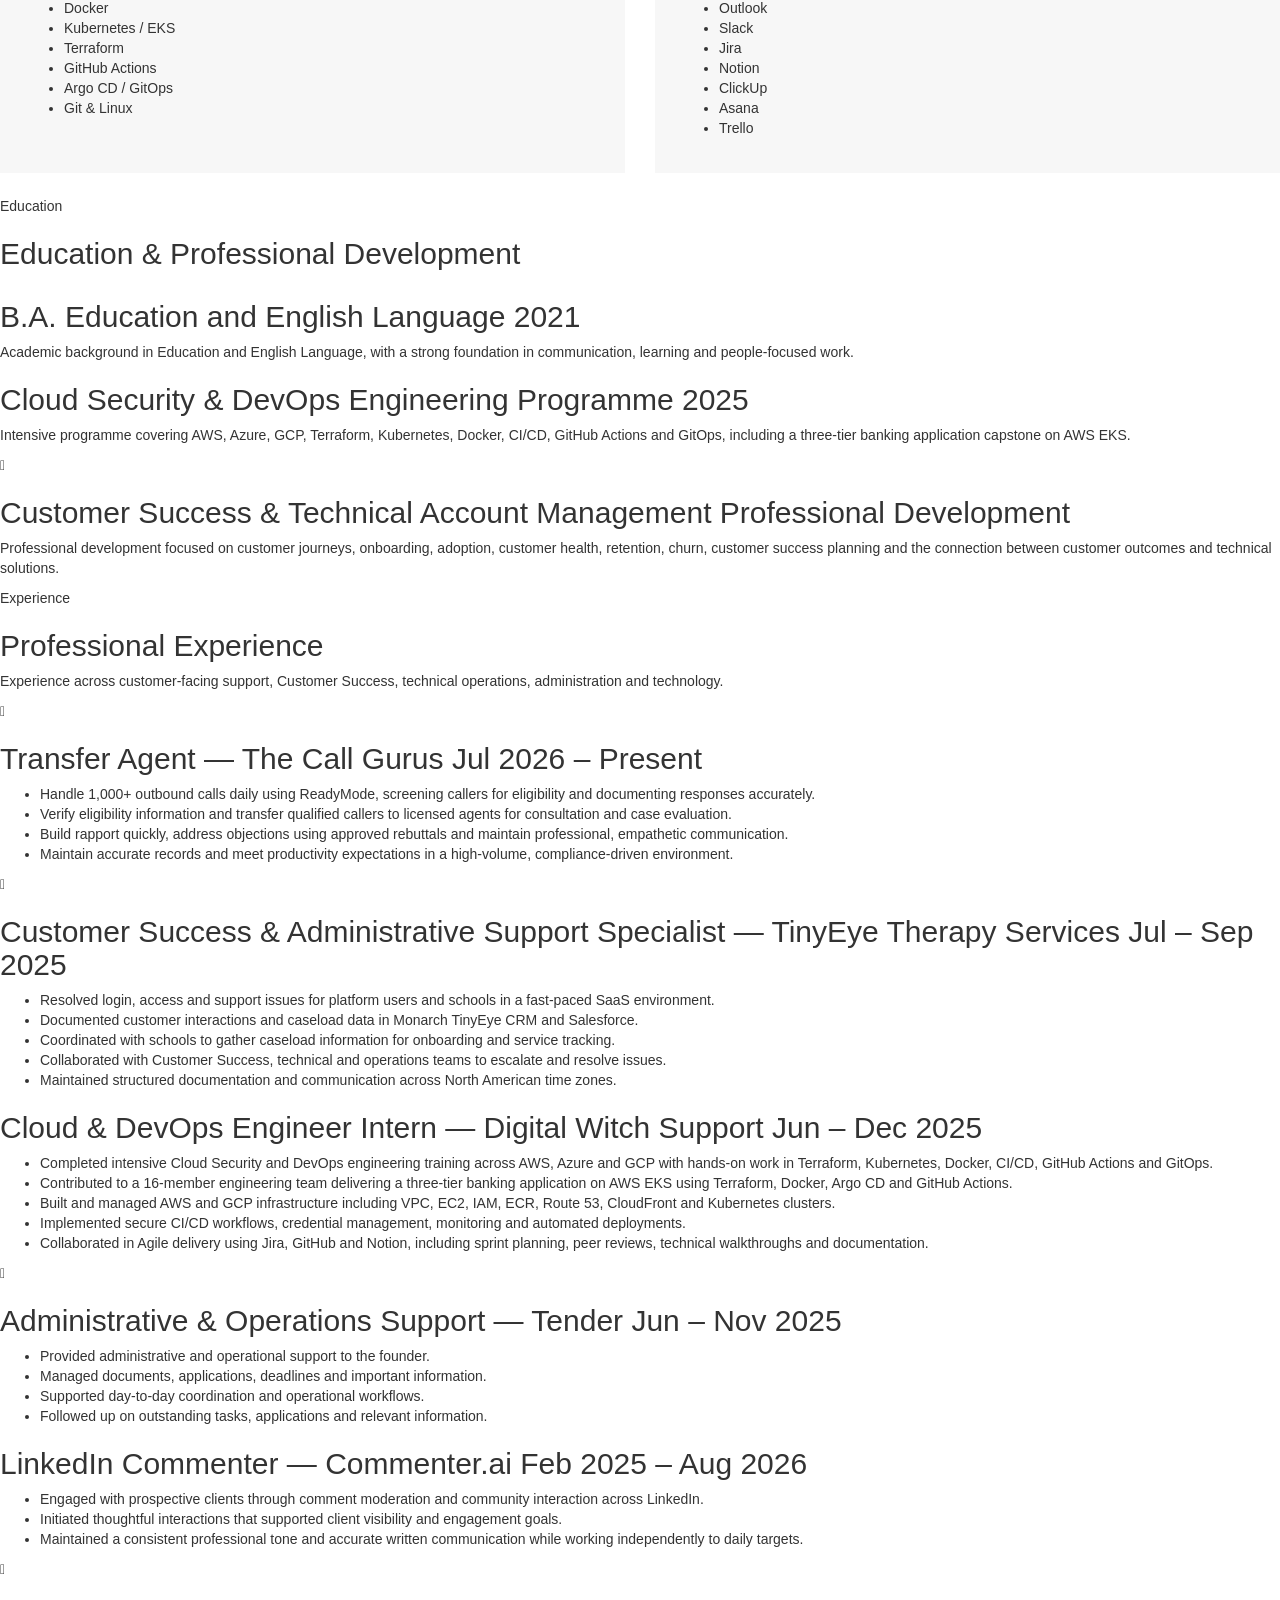
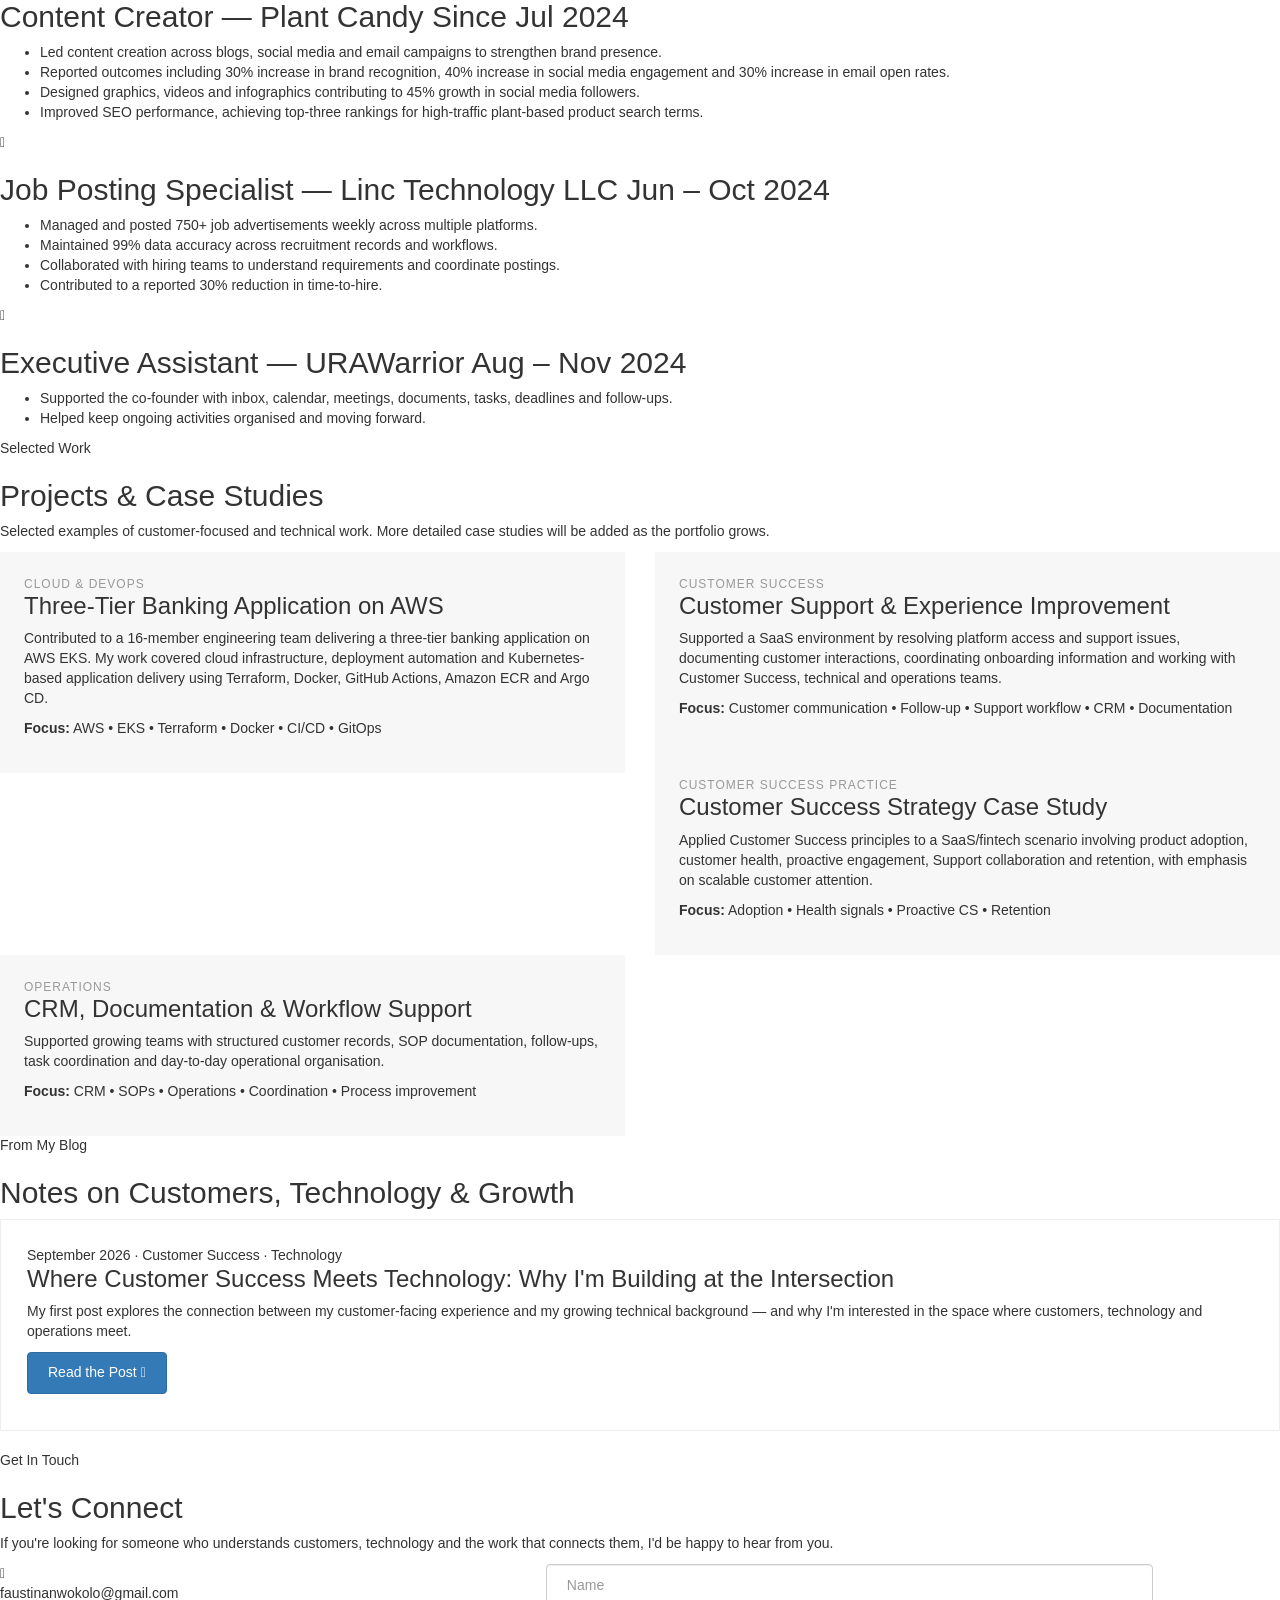
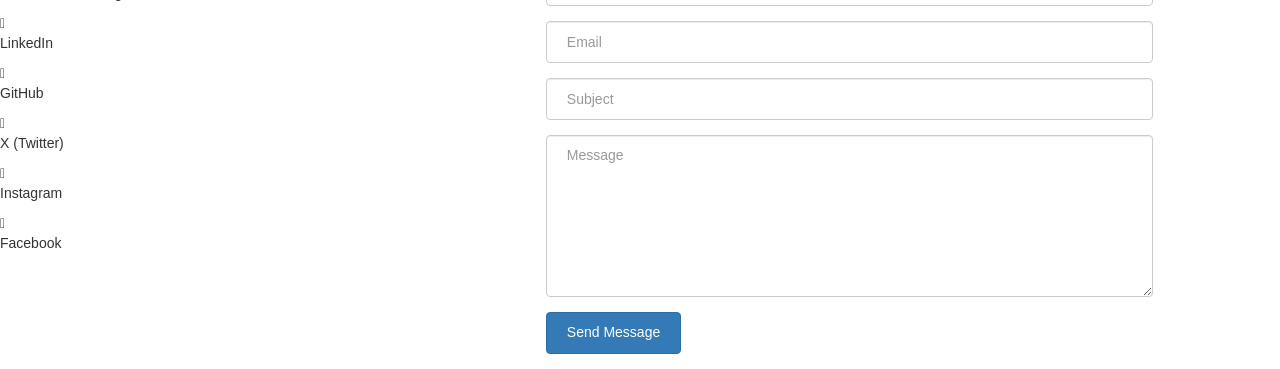
==== commit 98dc88d0: "FN" ====
--- a/index.html
+++ b/index.html
@@ -118,7 +118,6 @@
                   <div class="col-md-7 col-md-offset-2 col-md-pull-2 col-sm-12 col-xs-12 js-fullheight slider-text">
                     <div class="slider-text-inner js-fullheight">
                       <div class="desc">
-                        <div class="hero-initials">FN</div>
                         <h1>Hi, I'm<br>Faustina.</h1>
                         <h2>Customer Success Manager &amp; Technical Account Management Professional</h2>
                         <p>Customer Success • Client Onboarding • Technical Support • Cloud &amp; DevOps</p>
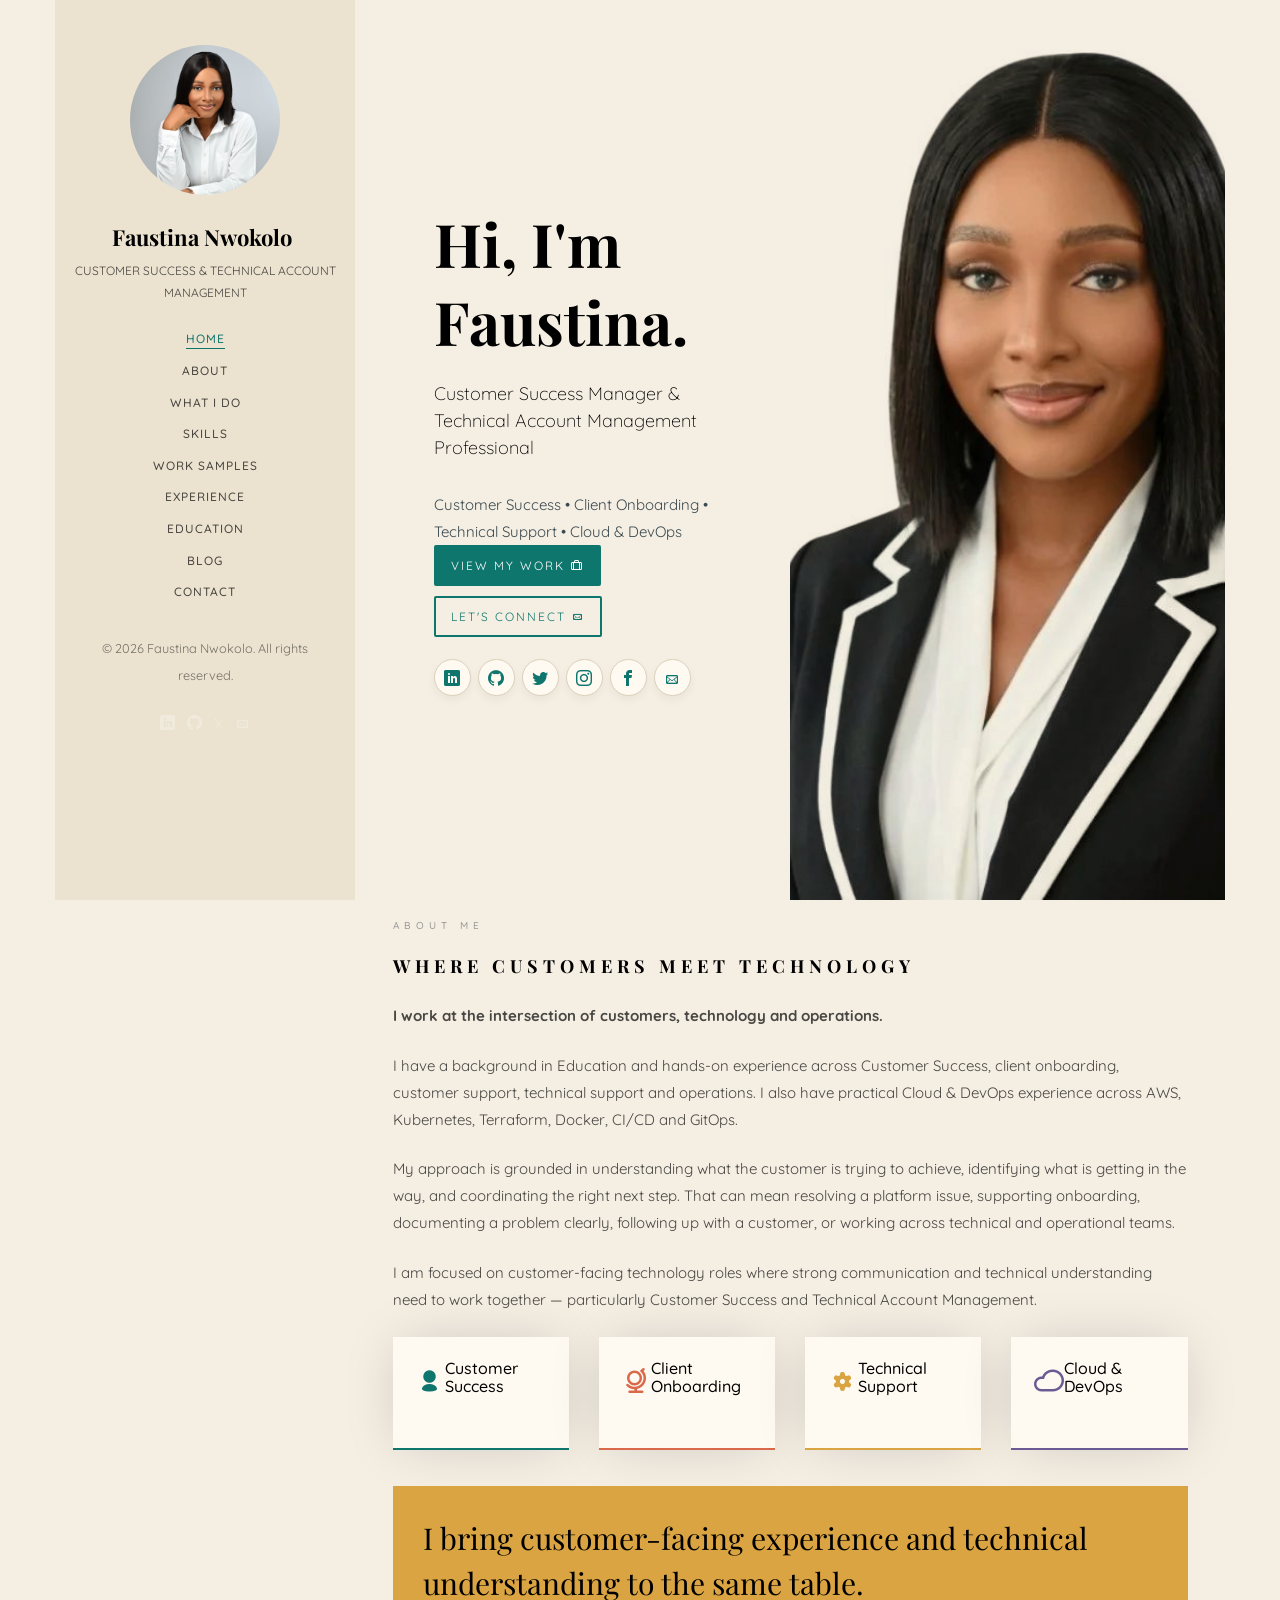
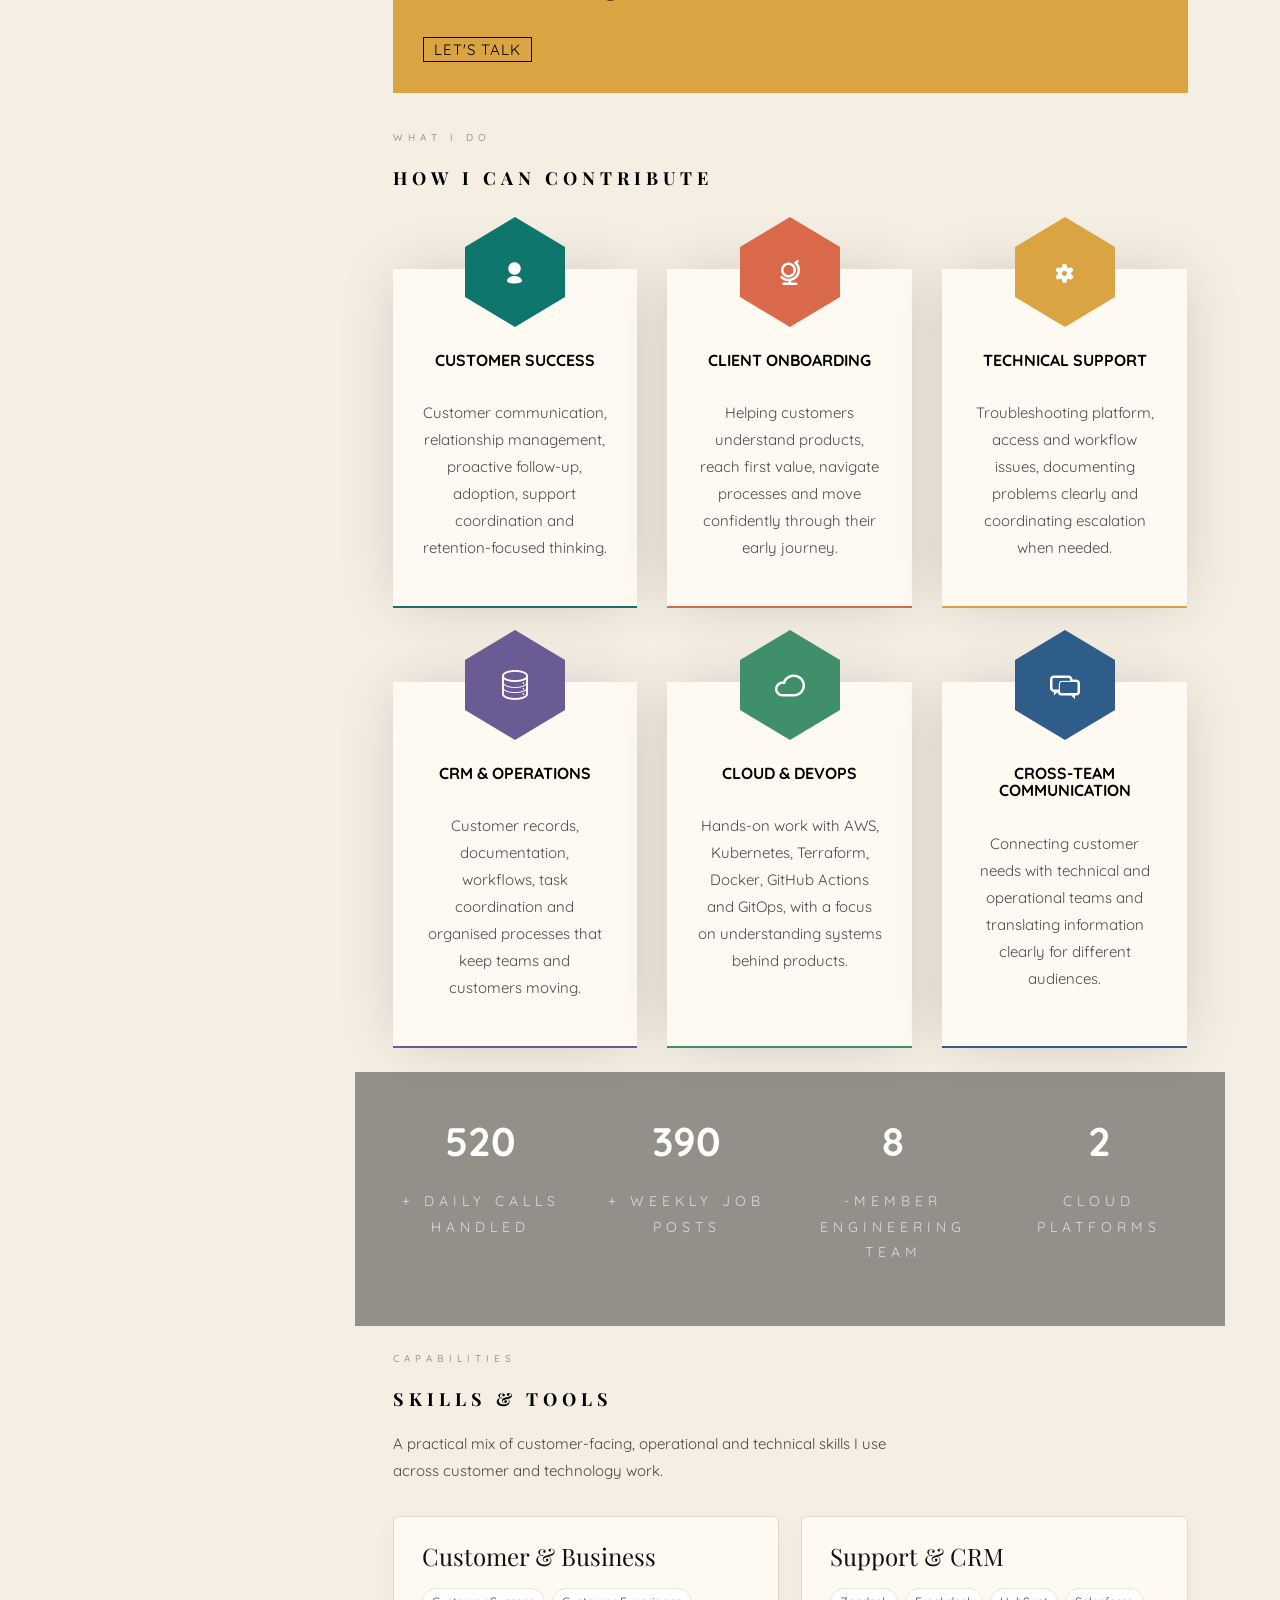
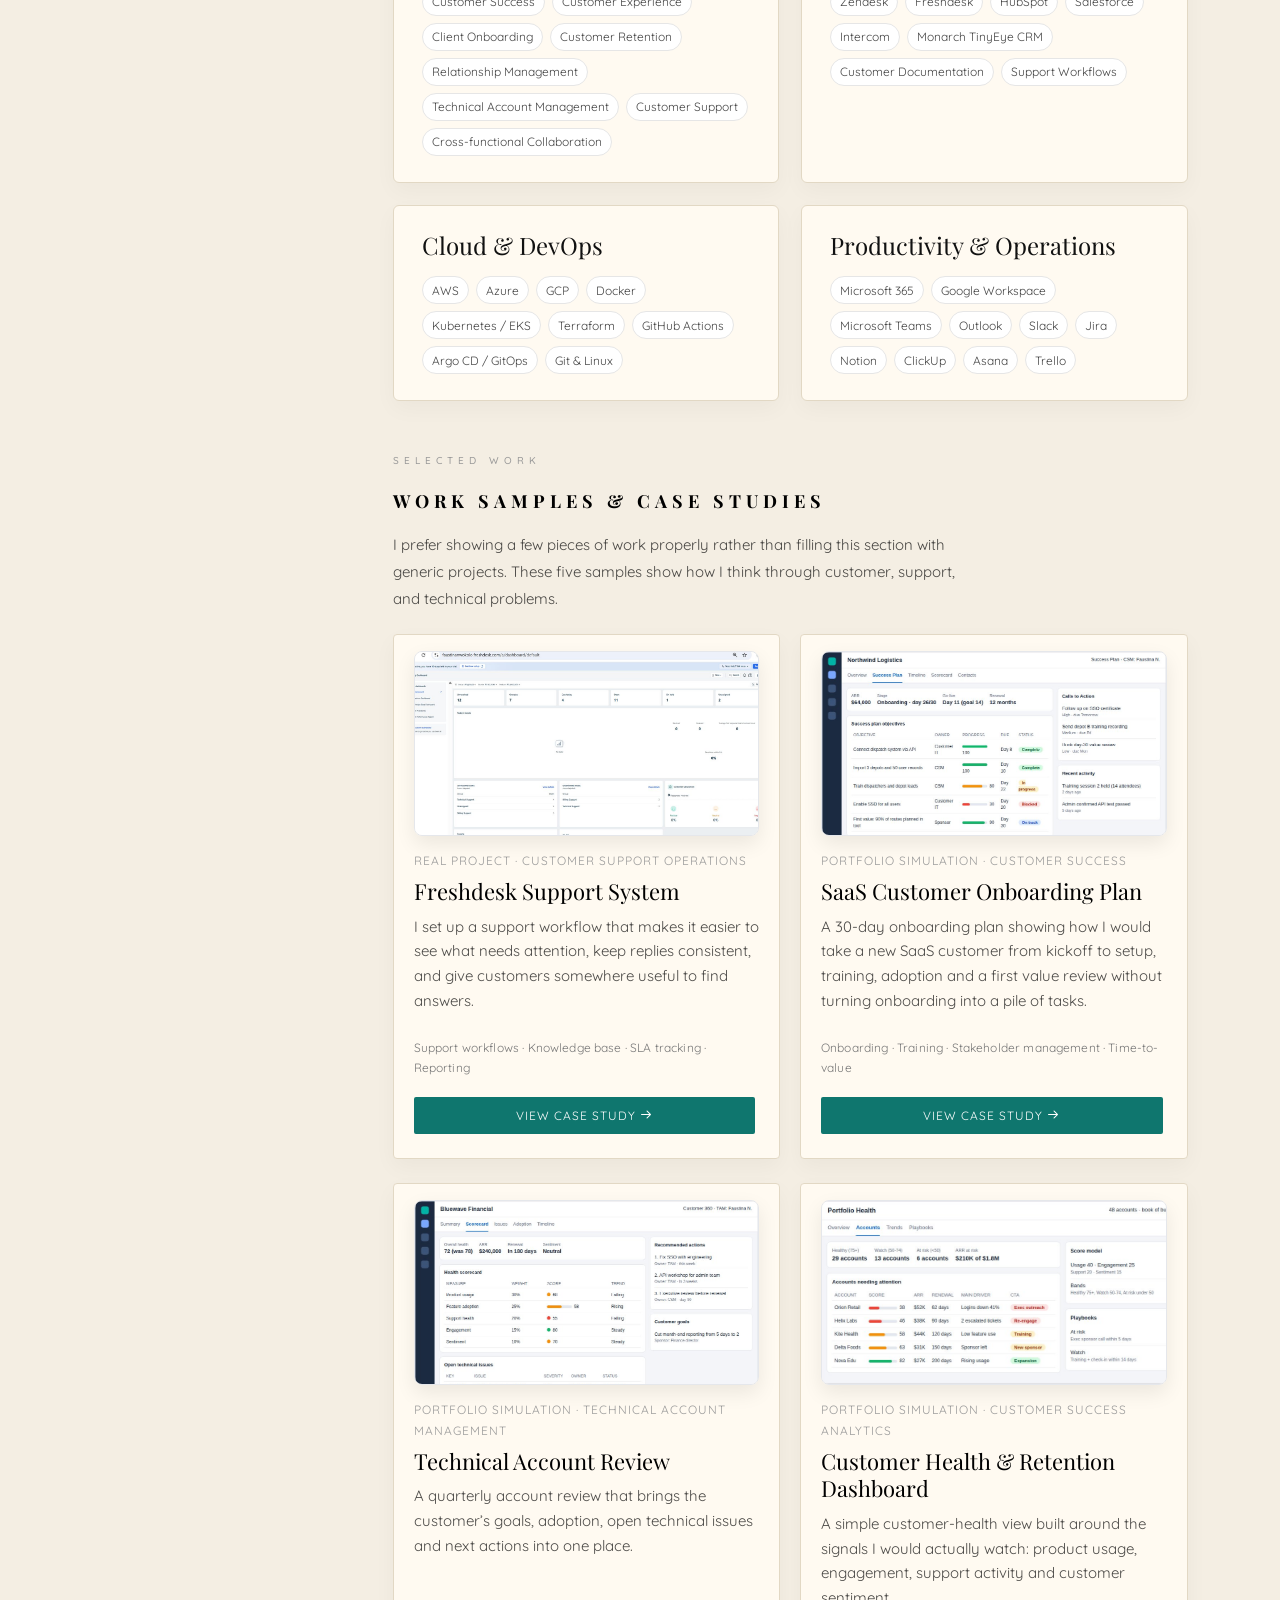
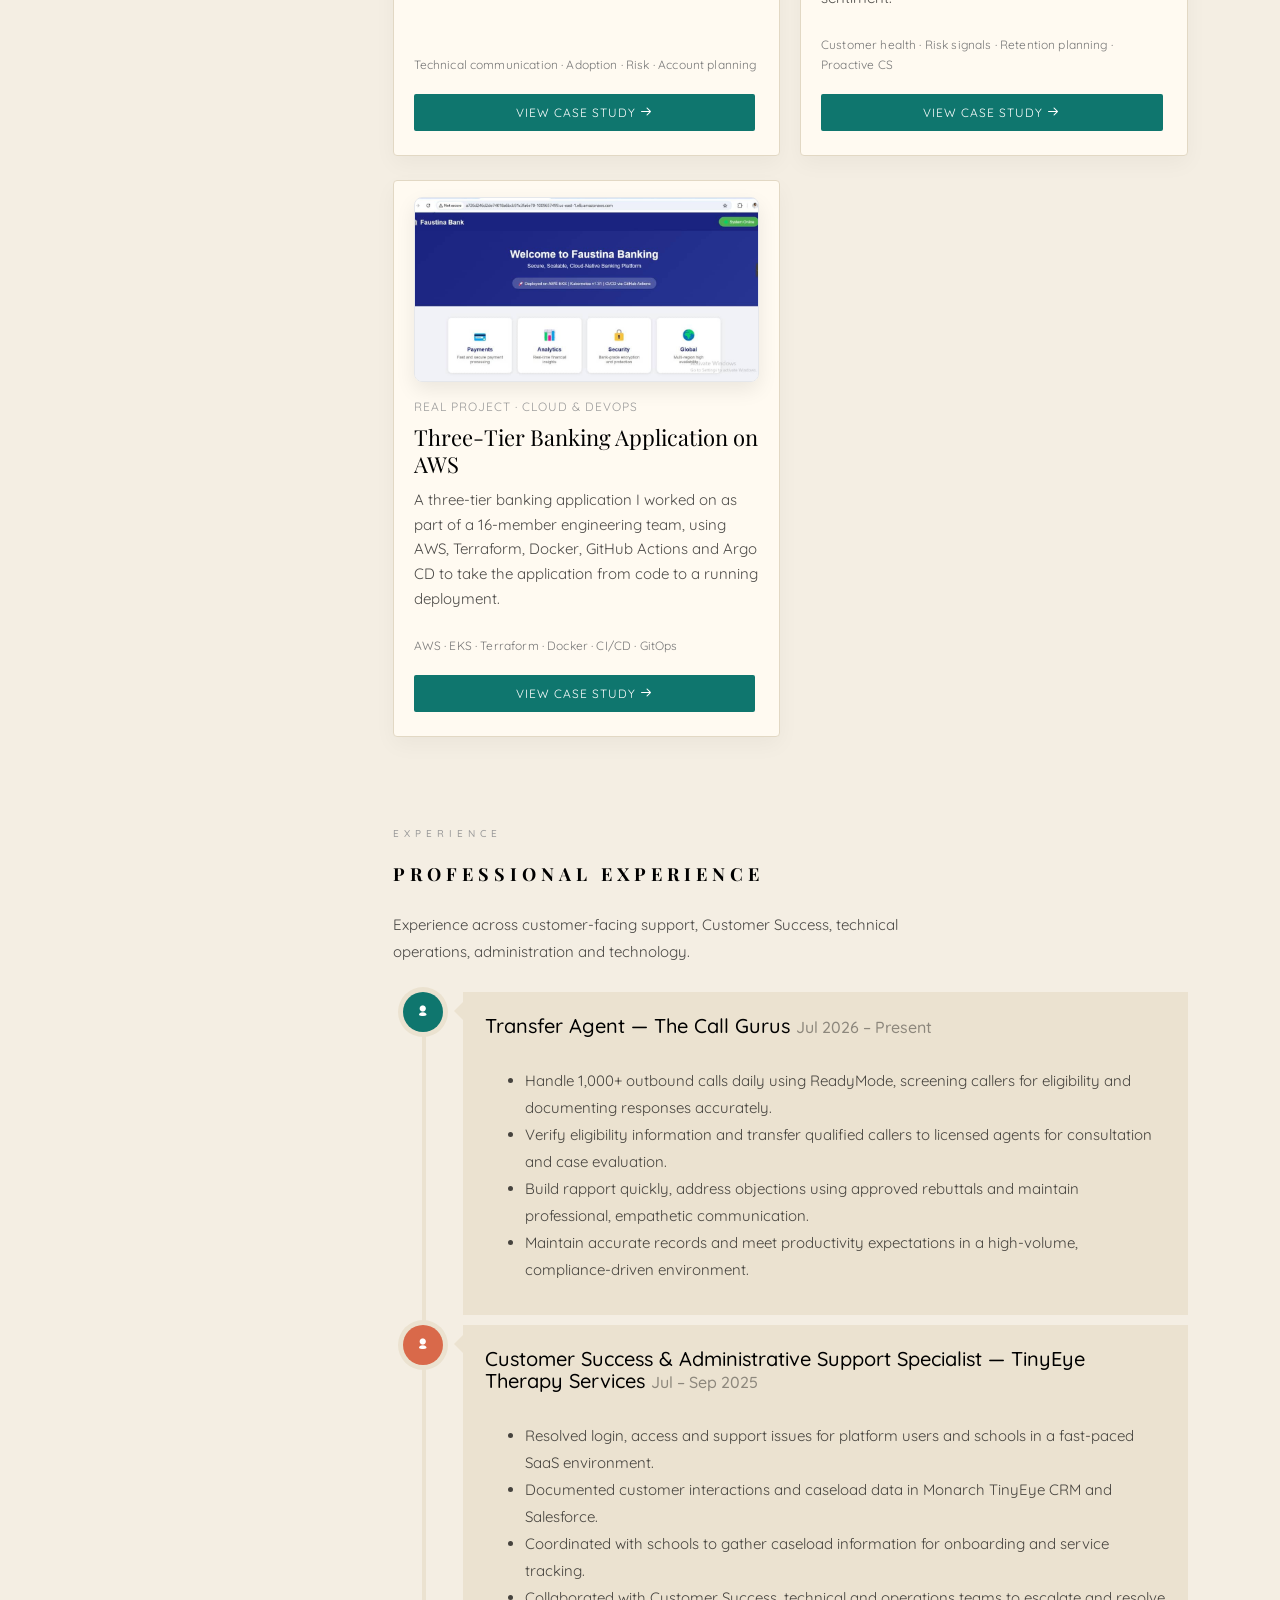
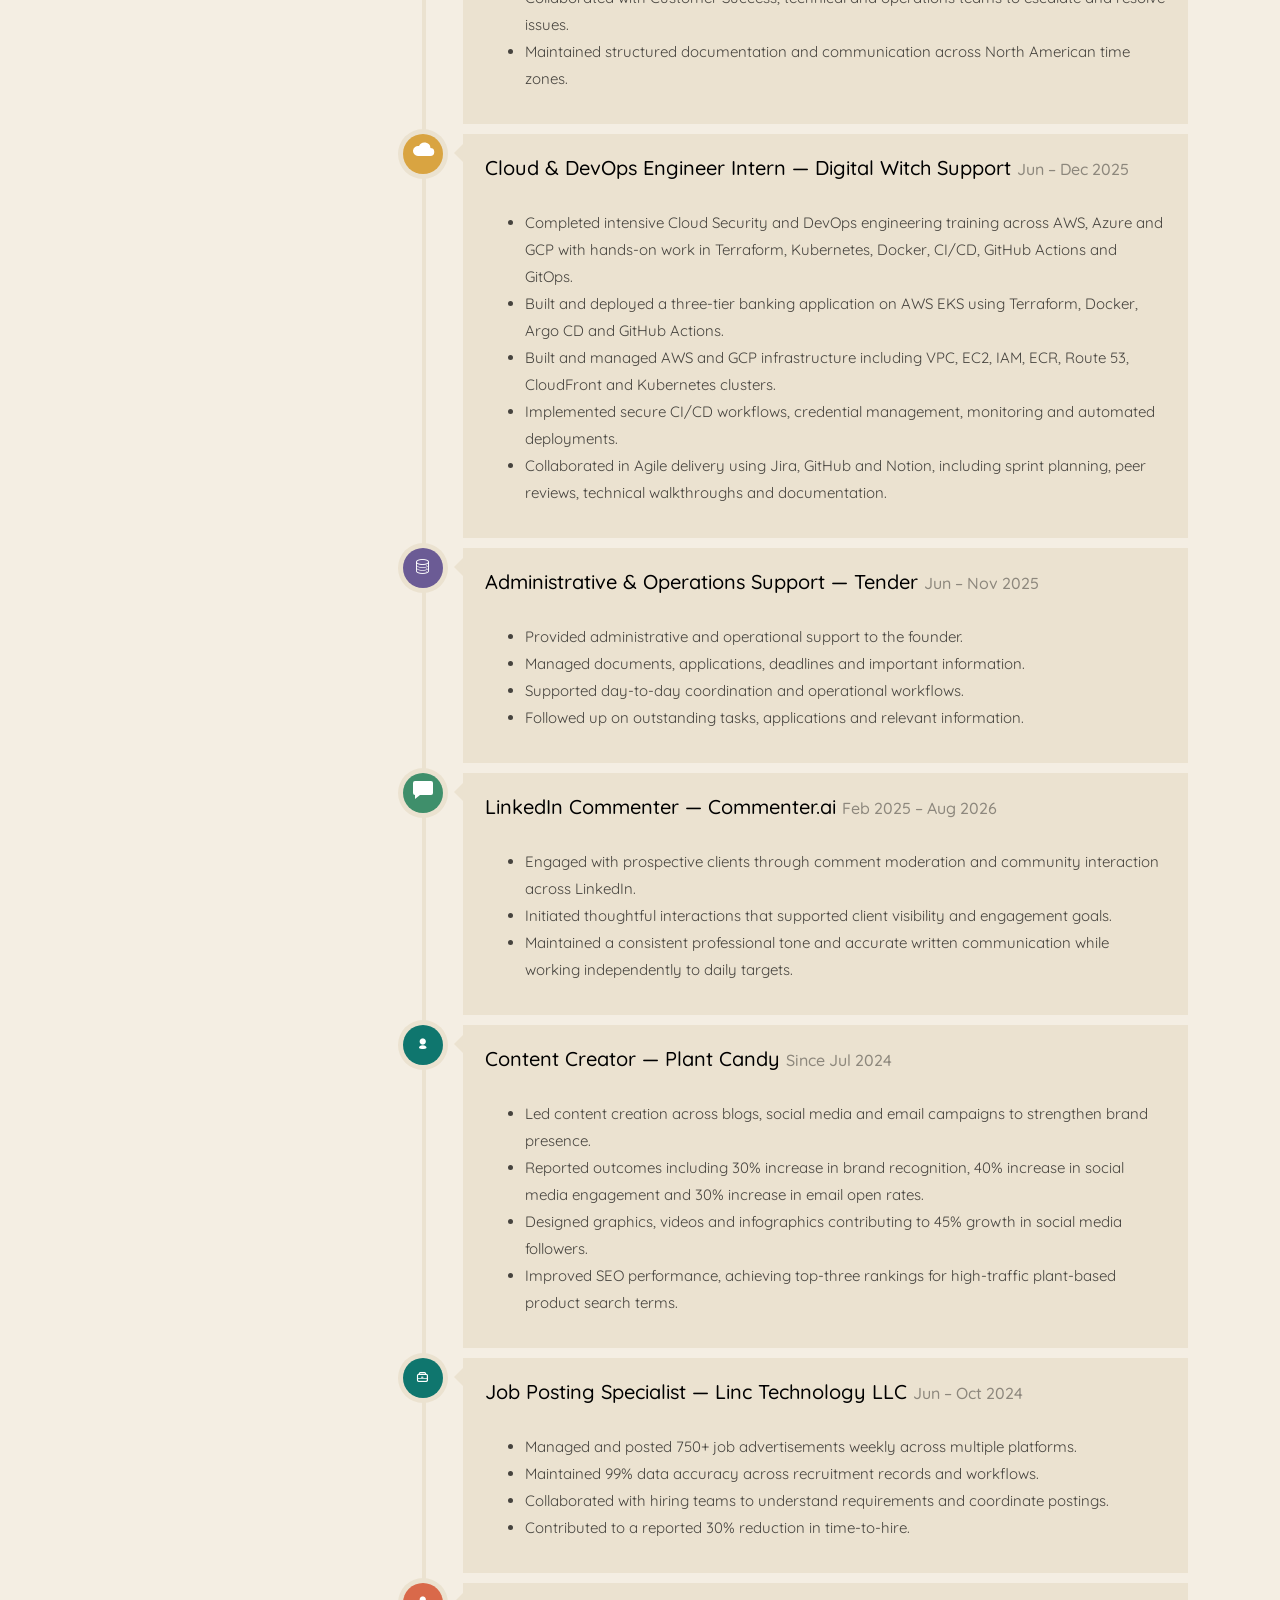
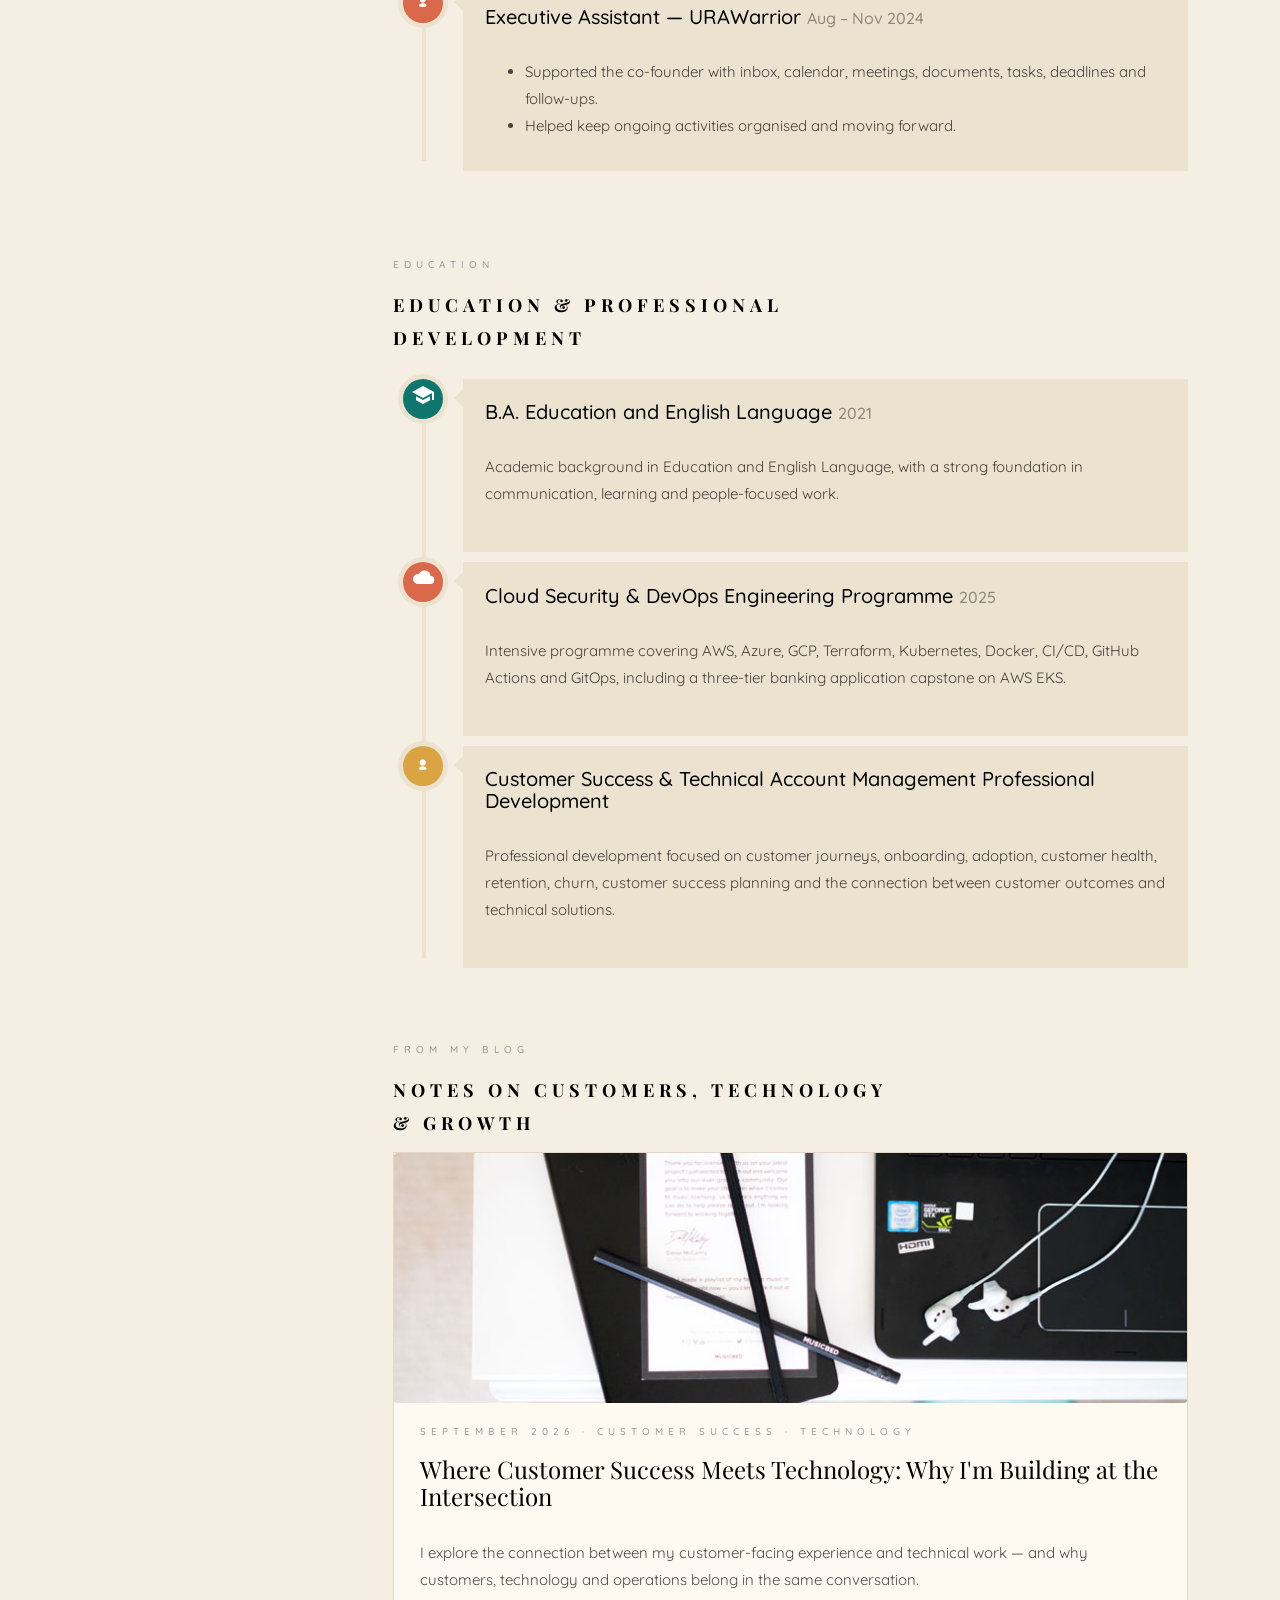
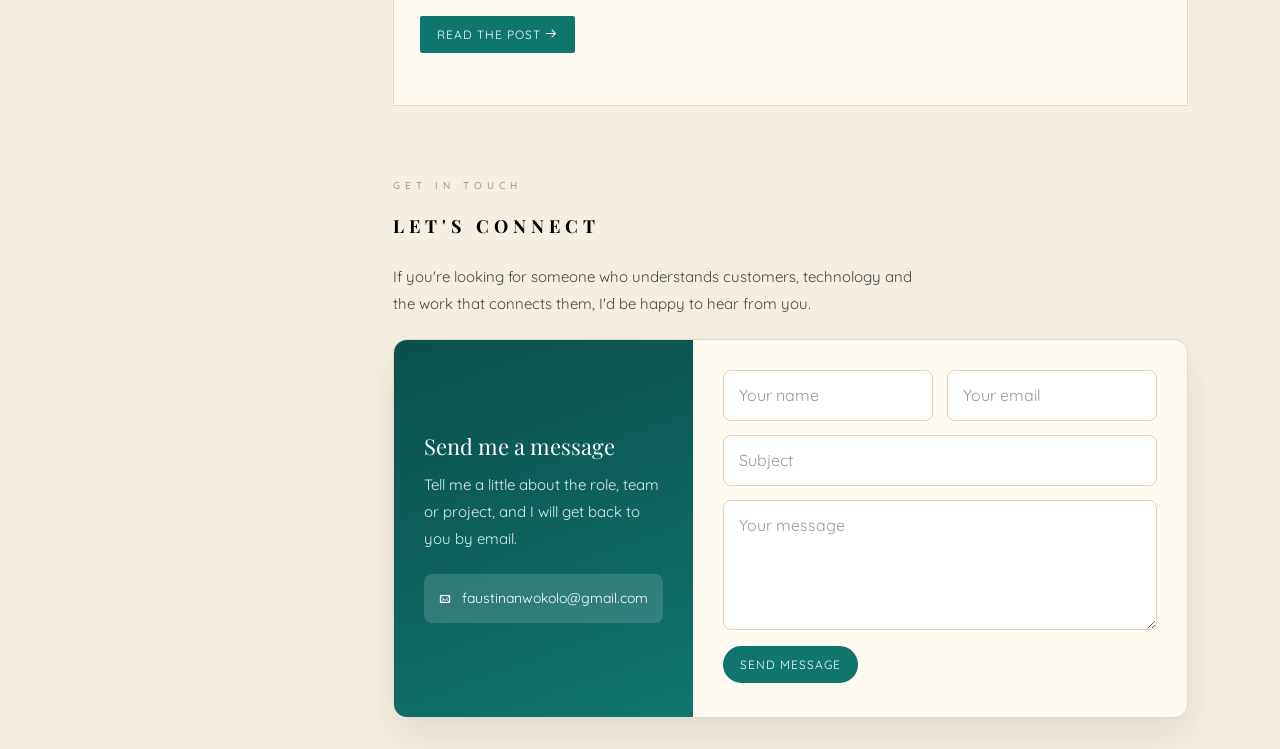
==== commit d9e33dbc: "Update portfolio" ====
--- a/index.html
+++ b/index.html
@@ -27,13 +27,6 @@
   <link rel="stylesheet" href="css/style.css">
 
   <style>
-    .hero-initials {
-      width: 150px; height: 150px; border-radius: 50%;
-      background: rgba(47, 46, 65, .95); color: #fff;
-      display:flex; align-items:center; justify-content:center;
-      font-family: "Playfair Display", serif; font-size: 52px;
-      margin-bottom: 24px;
-    }
     .portfolio-note { margin-top: 10px; font-size: 13px; opacity: .8; }
     .tag-list { margin: 16px 0 0; padding: 0; list-style: none; }
     .tag-list li { display:inline-block; margin:0 7px 7px 0; padding:6px 11px;
@@ -57,11 +50,8 @@
     .social-links { list-style:none; padding:0; margin:12px 0 0; }
     .social-links li { display:inline-block; margin-right:12px; margin-bottom:8px; }
     .social-links a { text-decoration:none; }
-    @media (max-width: 767px) {
-      .hero-initials { width:110px; height:110px; font-size:40px; }
-      .services-grid > [class*="col-"], .about-capabilities > [class*="col-"], .case-grid > [class*="col-"] { display:block; }
-      .services-grid .services, .about-capabilities .services, .case-card { min-height:0; }
-    }
+
+    .skills-grid{display:grid;grid-template-columns:repeat(2,minmax(0,1fr));gap:22px;margin-top:10px}.skill-card{background:#f7f7f7;border:1px solid #e9e9e9;border-radius:6px;padding:26px 28px;min-height:100%;box-shadow:0 8px 22px rgba(0,0,0,.035)}.skill-card h3{font-family:"Playfair Display",serif;font-size:24px;margin:0 0 18px;color:#111}.skill-card ul{margin:0;padding-left:20px}.skill-card li{margin-bottom:8px}.case-tags{font-size:12px;color:#777;letter-spacing:.15px}.blog-thumb{width:100%;height:250px;object-fit:cover;display:block;border-radius:3px;margin:-26px -26px 22px;width:calc(100% + 52px)}.contact-email-block{display:flex;align-items:center;gap:18px;margin-bottom:22px}.contact-email-block .colorlib-icon{flex:0 0 42px}.contact-social-grid{display:grid;grid-template-columns:repeat(3,minmax(0,1fr));gap:12px}.contact-social{display:flex;align-items:center;gap:10px;min-height:58px;padding:10px 12px;border:1px solid #e8e8e8;background:#fafafa;color:#222;text-decoration:none!important;border-radius:4px;transition:.2s ease}.contact-social:hover{transform:translateY(-2px);box-shadow:0 8px 18px rgba(0,0,0,.06);color:#2c98f0}.social-icon{width:30px;height:30px;display:flex;align-items:center;justify-content:center;flex:0 0 30px;font-size:18px}@media(max-width:767px){.skills-grid{grid-template-columns:1fr;gap:16px}.skill-card{padding:22px}.skill-card h3{font-size:21px}.blog-thumb{height:190px;margin:-20px -20px 18px;width:calc(100% + 40px)}.contact-social-grid{grid-template-columns:repeat(2,minmax(0,1fr));gap:10px}.contact-social{font-size:13px;padding:9px}.contact-email-block{gap:12px}}@media(max-width:420px){.contact-social-grid{grid-template-columns:1fr}.contact-social{min-height:52px}}
   </style>
 </head>
 
@@ -85,9 +75,9 @@
             <li><a href="#" data-nav-section="about">About</a></li>
             <li><a href="#" data-nav-section="services">What I Do</a></li>
             <li><a href="#" data-nav-section="skills">Skills</a></li>
+            <li><a href="#" data-nav-section="work">Work Samples</a></li>
+            <li><a href="#" data-nav-section="experience">Experience</a></li>
             <li><a href="#" data-nav-section="education">Education</a></li>
-            <li><a href="#" data-nav-section="experience">Experience</a></li>
-            <li><a href="#" data-nav-section="work">Projects</a></li>
             <li><a href="#" data-nav-section="blog">Blog</a></li>
             <li><a href="#" data-nav-section="contact">Contact</a></li>
           </ul>
@@ -125,6 +115,15 @@
                           <a class="btn btn-primary btn-learn" href="#work">View My Work <i class="icon-briefcase3"></i></a>
                           <a class="btn btn-primary btn-learn" href="#contact">Let's Connect <i class="icon-mail"></i></a>
                         </p>
+                        <div class="hero-social">
+                          <a href="https://www.linkedin.com/in/faustinanwokolo/" target="_blank" rel="noopener" aria-label="LinkedIn"><i class="icon-linkedin2"></i></a>
+                          <a href="https://github.com/Fausty22" target="_blank" rel="noopener" aria-label="GitHub"><i class="icon-github"></i></a>
+                          <a href="https://x.com/FaustinaNwokolo" target="_blank" rel="noopener" aria-label="X"><i class="icon-twitter2"></i></a>
+                          <a href="https://www.instagram.com/_mo_ge?stkn=NjA4ejZxbW1yZnht" target="_blank" rel="noopener" aria-label="Instagram"><i class="icon-instagram"></i></a>
+                          <a href="https://www.facebook.com/share/19ThfdCzAr/" target="_blank" rel="noopener" aria-label="Facebook"><i class="icon-facebook2"></i></a>
+                          <a href="mailto:faustinanwokolo@gmail.com" aria-label="Email"><i class="icon-mail"></i></a>
+                        </div>
+
                       </div>
                     </div>
                   </div>
@@ -132,23 +131,7 @@
               </div>
             </li>
 
-            <li style="background-image: url(images/img_bg_2.jpg);">
-              <div class="overlay"></div>
-              <div class="container-fluid">
-                <div class="row">
-                  <div class="col-md-7 col-md-offset-2 col-md-pull-2 col-sm-12 col-xs-12 slider-text">
-                    <div class="slider-text-inner">
-                      <div class="desc">
-                        <h1>Customers.<br>Technology.<br>Outcomes.</h1>
-                        <h2>I work where customers, products and technology meet.</h2>
-                        <p>I help customers navigate products, solve problems, communicate with technical teams and move toward meaningful outcomes.</p>
-                        <p><a class="btn btn-primary btn-learn" href="#about">More About Me <i class="icon-arrow-right3"></i></a></p>
-                      </div>
-                    </div>
-                  </div>
-                </div>
-              </div>
-            </li>
+
           </ul>
         </div>
       </section>
@@ -182,7 +165,7 @@
                   <div class="services color-3"><span class="icon2"><i class="icon-cog"></i></span><h3>Technical Support</h3></div>
                 </div>
                 <div class="col-md-3 animate-box">
-                  <div class="services color-4"><span class="icon2"><i class="icon-cloud"></i></span><h3>Cloud &amp; DevOps</h3></div>
+                  <div class="services color-4"><span class="icon2"><i class="icon-cloud3"></i></span><h3>Cloud &amp; DevOps</h3></div>
                 </div>
               </div>
 
@@ -252,7 +235,7 @@
 
             <div class="col-md-4 text-center animate-box">
               <div class="services color-5">
-                <span class="icon"><i class="icon-cloud"></i></span>
+                <span class="icon"><i class="icon-cloud3"></i></span>
                 <div class="desc">
                   <h3>Cloud &amp; DevOps</h3>
                   <p>Hands-on work with AWS, Kubernetes, Terraform, Docker, GitHub Actions and GitOps, with a focus on understanding systems behind products.</p>
@@ -262,7 +245,7 @@
 
             <div class="col-md-4 text-center animate-box">
               <div class="services color-6">
-                <span class="icon"><i class="icon-chat"></i></span>
+                <span class="icon"><i class="icon-messages"></i></span>
                 <div class="desc">
                   <h3>Cross-Team Communication</h3>
                   <p>Connecting customer needs with technical and operational teams and translating information clearly for different audiences.</p>
@@ -272,7 +255,6 @@
           </div>
         </div>
       </section>
-
       <!-- HIGHLIGHTS -->
       <div id="colorlib-counter" class="colorlib-counters" style="background-image: url(images/cover_bg_1.jpg);" data-stellar-background-ratio="0.5">
         <div class="overlay"></div>
@@ -293,30 +275,101 @@
           </div>
         </div>
       </div>
-
       <!-- SKILLS -->
       <section class="colorlib-skills" data-section="skills">
         <div class="colorlib-narrow-content">
+          <div class="row"><div class="col-md-8 animate-box"><span class="heading-meta">Capabilities</span><h2 class="colorlib-heading">Skills &amp; Tools</h2><p>A practical mix of customer-facing, operational and technical skills I use across customer and technology work.</p></div></div>
+          <div class="skills-grid">
+            <article class="skill-card animate-box"><h3>Customer &amp; Business</h3><div class="skill-chips"><span>Customer Success</span><span>Customer Experience</span><span>Client Onboarding</span><span>Customer Retention</span><span>Relationship Management</span><span>Technical Account Management</span><span>Customer Support</span><span>Cross-functional Collaboration</span></div></article>
+            <article class="skill-card animate-box"><h3>Support &amp; CRM</h3><div class="skill-chips"><span>Zendesk</span><span>Freshdesk</span><span>HubSpot</span><span>Salesforce</span><span>Intercom</span><span>Monarch TinyEye CRM</span><span>Customer Documentation</span><span>Support Workflows</span></div></article>
+            <article class="skill-card animate-box"><h3>Cloud &amp; DevOps</h3><div class="skill-chips"><span>AWS</span><span>Azure</span><span>GCP</span><span>Docker</span><span>Kubernetes / EKS</span><span>Terraform</span><span>GitHub Actions</span><span>Argo CD / GitOps</span><span>Git &amp; Linux</span></div></article>
+            <article class="skill-card animate-box"><h3>Productivity &amp; Operations</h3><div class="skill-chips"><span>Microsoft 365</span><span>Google Workspace</span><span>Microsoft Teams</span><span>Outlook</span><span>Slack</span><span>Jira</span><span>Notion</span><span>ClickUp</span><span>Asana</span><span>Trello</span></div></article>
+          </div>
+        </div>
+      </section>
+
+<!-- PROJECTS -->
+<section id="work" class="colorlib-work" data-section="work">
+  <div class="colorlib-narrow-content">
+    <div class="row">
+      <div class="col-md-9 animate-box">
+        <span class="heading-meta">Selected Work</span>
+        <h2 class="colorlib-heading">Work Samples &amp; Case Studies</h2>
+        <p>I prefer showing a few pieces of work properly rather than filling this section with generic projects. These five samples show how I think through customer, support, and technical problems.</p>
+      </div>
+    </div>
+    <div class="row case-grid">
+      <div class="col-md-6 animate-box"><div class="case-card"><img class="case-thumb" src="images/work/fd-dashboard.jpg" alt="freshdesk-support-system preview" loading="lazy">
+        <div class="tech">Real project · Customer Support Operations</div>
+        <h3>Freshdesk Support System</h3>
+        <p>I set up a support workflow that makes it easier to see what needs attention, keep replies consistent, and give customers somewhere useful to find answers.</p>
+        <p class="case-tags">Support workflows · Knowledge base · SLA tracking · Reporting</p>
+        <a class="btn btn-primary btn-learn" href="work-samples/freshdesk-support-system.html">View Case Study <i class="icon-arrow-right3"></i></a>
+      </div></div>
+      <div class="col-md-6 animate-box"><div class="case-card"><img class="case-thumb" src="images/work/saas-customer-onboarding.jpg" alt="saas-customer-onboarding preview" loading="lazy">
+        <div class="tech">Portfolio simulation · Customer Success</div>
+        <h3>SaaS Customer Onboarding Plan</h3>
+        <p>A 30-day onboarding plan showing how I would take a new SaaS customer from kickoff to setup, training, adoption and a first value review without turning onboarding into a pile of tasks.</p>
+        <p class="case-tags">Onboarding · Training · Stakeholder management · Time-to-value</p>
+        <a class="btn btn-primary btn-learn" href="work-samples/saas-customer-onboarding.html">View Case Study <i class="icon-arrow-right3"></i></a>
+      </div></div>
+      <div class="col-md-6 animate-box"><div class="case-card"><img class="case-thumb" src="images/work/technical-account-review.jpg" alt="technical-account-review preview" loading="lazy">
+        <div class="tech">Portfolio simulation · Technical Account Management</div>
+        <h3>Technical Account Review</h3>
+        <p>A quarterly account review that brings the customer’s goals, adoption, open technical issues and next actions into one place.</p>
+        <p class="case-tags">Technical communication · Adoption · Risk · Account planning</p>
+        <a class="btn btn-primary btn-learn" href="work-samples/technical-account-review.html">View Case Study <i class="icon-arrow-right3"></i></a>
+      </div></div>
+      <div class="col-md-6 animate-box"><div class="case-card"><img class="case-thumb" src="images/work/customer-health-dashboard.jpg" alt="customer-health-dashboard preview" loading="lazy">
+        <div class="tech">Portfolio simulation · Customer Success analytics</div>
+        <h3>Customer Health &amp; Retention Dashboard</h3>
+        <p>A simple customer-health view built around the signals I would actually watch: product usage, engagement, support activity and customer sentiment.</p>
+        <p class="case-tags">Customer health · Risk signals · Retention planning · Proactive CS</p>
+        <a class="btn btn-primary btn-learn" href="work-samples/customer-health-dashboard.html">View Case Study <i class="icon-arrow-right3"></i></a>
+      </div></div>
+      <div class="col-md-6 animate-box"><div class="case-card"><img class="case-thumb" src="images/work/bank-home.jpg" alt="aws-banking-application preview" loading="lazy">
+        <div class="tech">Real project · Cloud &amp; DevOps</div>
+        <h3>Three-Tier Banking Application on AWS</h3>
+        <p>A three-tier banking application I worked on as part of a 16-member engineering team, using AWS, Terraform, Docker, GitHub Actions and Argo CD to take the application from code to a running deployment.</p>
+        <p class="case-tags">AWS · EKS · Terraform · Docker · CI/CD · GitOps</p>
+        <a class="btn btn-primary btn-learn" href="work-samples/aws-banking-application.html">View Case Study <i class="icon-arrow-right3"></i></a>
+      </div></div>
+    </div>
+  </div>
+</section>
+
+      <!-- EXPERIENCE -->
+      <section class="colorlib-experience" data-section="experience">
+        <div class="colorlib-narrow-content">
           <div class="row">
             <div class="col-md-8 animate-box">
-              <span class="heading-meta">Capabilities</span>
-              <h2 class="colorlib-heading">Skills &amp; Tools</h2>
-              <p>A practical combination of customer-facing, operational and technical capabilities for technology-focused roles.</p>
-            </div>
-          </div>
-
-          <div class="row case-grid">
-            <div class="col-md-6 animate-box">
-              <div class="case-card"><h3>Customer &amp; Business</h3><ul><li>Customer Success</li><li>Customer Experience</li><li>Client Onboarding</li><li>Customer Retention</li><li>Relationship Management</li><li>Technical Account Management</li><li>Customer Support</li><li>Cross-functional Collaboration</li></ul></div>
-            </div>
-            <div class="col-md-6 animate-box">
-              <div class="case-card"><h3>Support &amp; CRM</h3><ul><li>Zendesk</li><li>Freshdesk</li><li>HubSpot</li><li>Salesforce</li><li>Intercom</li><li>Monarch TinyEye CRM</li><li>Customer Documentation</li><li>Support Workflows</li></ul></div>
-            </div>
-            <div class="col-md-6 animate-box">
-              <div class="case-card"><h3>Cloud &amp; DevOps</h3><ul><li>AWS</li><li>Azure</li><li>GCP</li><li>Docker</li><li>Kubernetes / EKS</li><li>Terraform</li><li>GitHub Actions</li><li>Argo CD / GitOps</li><li>Git &amp; Linux</li></ul></div>
-            </div>
-            <div class="col-md-6 animate-box">
-              <div class="case-card"><h3>Productivity &amp; Operations</h3><ul><li>Microsoft 365</li><li>Google Workspace</li><li>Microsoft Teams</li><li>Outlook</li><li>Slack</li><li>Jira</li><li>Notion</li><li>ClickUp</li><li>Asana</li><li>Trello</li></ul></div>
+              <span class="heading-meta">Experience</span>
+              <h2 class="colorlib-heading">Professional Experience</h2>
+              <p>Experience across customer-facing support, Customer Success, technical operations, administration and technology.</p>
+            </div>
+          </div>
+
+          <div class="row">
+            <div class="col-md-12">
+              <div class="timeline-centered">
+
+                <article class="timeline-entry animate-box"><div class="timeline-entry-inner"><div class="timeline-icon color-1"><i class="icon-user"></i></div><div class="timeline-label"><h2>Transfer Agent — The Call Gurus <span>Jul 2026 – Present</span></h2><ul><li>Handle 1,000+ outbound calls daily using ReadyMode, screening callers for eligibility and documenting responses accurately.</li><li>Verify eligibility information and transfer qualified callers to licensed agents for consultation and case evaluation.</li><li>Build rapport quickly, address objections using approved rebuttals and maintain professional, empathetic communication.</li><li>Maintain accurate records and meet productivity expectations in a high-volume, compliance-driven environment.</li></ul></div></div></article>
+
+                <article class="timeline-entry animate-box"><div class="timeline-entry-inner"><div class="timeline-icon color-2"><i class="icon-user"></i></div><div class="timeline-label"><h2>Customer Success & Administrative Support Specialist — TinyEye Therapy Services <span>Jul – Sep 2025</span></h2><ul><li>Resolved login, access and support issues for platform users and schools in a fast-paced SaaS environment.</li><li>Documented customer interactions and caseload data in Monarch TinyEye CRM and Salesforce.</li><li>Coordinated with schools to gather caseload information for onboarding and service tracking.</li><li>Collaborated with Customer Success, technical and operations teams to escalate and resolve issues.</li><li>Maintained structured documentation and communication across North American time zones.</li></ul></div></div></article>
+
+                <article class="timeline-entry animate-box"><div class="timeline-entry-inner"><div class="timeline-icon color-3"><i class="ico ico-cloud"></i></div><div class="timeline-label"><h2>Cloud &amp; DevOps Engineer Intern — Digital Witch Support <span>Jun – Dec 2025</span></h2><ul><li>Completed intensive Cloud Security and DevOps engineering training across AWS, Azure and GCP with hands-on work in Terraform, Kubernetes, Docker, CI/CD, GitHub Actions and GitOps.</li><li>Built and deployed a three-tier banking application on AWS EKS using Terraform, Docker, Argo CD and GitHub Actions.</li><li>Built and managed AWS and GCP infrastructure including VPC, EC2, IAM, ECR, Route 53, CloudFront and Kubernetes clusters.</li><li>Implemented secure CI/CD workflows, credential management, monitoring and automated deployments.</li><li>Collaborated in Agile delivery using Jira, GitHub and Notion, including sprint planning, peer reviews, technical walkthroughs and documentation.</li></ul></div></div></article>
+
+                <article class="timeline-entry animate-box"><div class="timeline-entry-inner"><div class="timeline-icon color-4"><i class="icon-data"></i></div><div class="timeline-label"><h2>Administrative &amp; Operations Support — Tender <span>Jun – Nov 2025</span></h2><ul><li>Provided administrative and operational support to the founder.</li><li>Managed documents, applications, deadlines and important information.</li><li>Supported day-to-day coordination and operational workflows.</li><li>Followed up on outstanding tasks, applications and relevant information.</li></ul></div></div></article>
+
+                <article class="timeline-entry animate-box"><div class="timeline-entry-inner"><div class="timeline-icon color-5"><i class="ico ico-chat"></i></div><div class="timeline-label"><h2>LinkedIn Commenter — Commenter.ai <span>Feb 2025 – Aug 2026</span></h2><ul><li>Engaged with prospective clients through comment moderation and community interaction across LinkedIn.</li><li>Initiated thoughtful interactions that supported client visibility and engagement goals.</li><li>Maintained a consistent professional tone and accurate written communication while working independently to daily targets.</li></ul></div></div></article>
+
+                <article class="timeline-entry animate-box"><div class="timeline-entry-inner"><div class="timeline-icon color-6"><i class="icon-user"></i></div><div class="timeline-label"><h2>Content Creator — Plant Candy <span>Since Jul 2024</span></h2><ul><li>Led content creation across blogs, social media and email campaigns to strengthen brand presence.</li><li>Reported outcomes including 30% increase in brand recognition, 40% increase in social media engagement and 30% increase in email open rates.</li><li>Designed graphics, videos and infographics contributing to 45% growth in social media followers.</li><li>Improved SEO performance, achieving top-three rankings for high-traffic plant-based product search terms.</li></ul></div></div></article>
+
+                <article class="timeline-entry animate-box"><div class="timeline-entry-inner"><div class="timeline-icon color-1"><i class="icon-briefcase"></i></div><div class="timeline-label"><h2>Job Posting Specialist — Linc Technology LLC <span>Jun – Oct 2024</span></h2><ul><li>Managed and posted 750+ job advertisements weekly across multiple platforms.</li><li>Maintained 99% data accuracy across recruitment records and workflows.</li><li>Collaborated with hiring teams to understand requirements and coordinate postings.</li><li>Contributed to a reported 30% reduction in time-to-hire.</li></ul></div></div></article>
+
+                <article class="timeline-entry animate-box"><div class="timeline-entry-inner"><div class="timeline-icon color-2"><i class="icon-user"></i></div><div class="timeline-label"><h2>Executive Assistant — URAWarrior <span>Aug – Nov 2024</span></h2><ul><li>Supported the co-founder with inbox, calendar, meetings, documents, tasks, deadlines and follow-ups.</li><li>Helped keep ongoing activities organised and moving forward.</li></ul></div></div></article>
+
+              </div>
             </div>
           </div>
         </div>
@@ -337,7 +390,7 @@
               <div class="timeline-centered">
                 <article class="timeline-entry">
                   <div class="timeline-entry-inner">
-                    <div class="timeline-icon color-1"><i class="icon-graduation-cap"></i></div>
+                    <div class="timeline-icon color-1"><i class="ico ico-cap"></i></div>
                     <div class="timeline-label">
                       <h2>B.A. Education and English Language <span>2021</span></h2>
                       <p>Academic background in Education and English Language, with a strong foundation in communication, learning and people-focused work.</p>
@@ -347,7 +400,7 @@
 
                 <article class="timeline-entry">
                   <div class="timeline-entry-inner">
-                    <div class="timeline-icon color-2"><i class="icon-cloud"></i></div>
+                    <div class="timeline-icon color-2"><i class="ico ico-cloud"></i></div>
                     <div class="timeline-label">
                       <h2>Cloud Security &amp; DevOps Engineering Programme <span>2025</span></h2>
                       <p>Intensive programme covering AWS, Azure, GCP, Terraform, Kubernetes, Docker, CI/CD, GitHub Actions and GitOps, including a three-tier banking application capstone on AWS EKS.</p>
@@ -370,94 +423,6 @@
         </div>
       </section>
 
-      <!-- EXPERIENCE -->
-      <section class="colorlib-experience" data-section="experience">
-        <div class="colorlib-narrow-content">
-          <div class="row">
-            <div class="col-md-8 animate-box">
-              <span class="heading-meta">Experience</span>
-              <h2 class="colorlib-heading">Professional Experience</h2>
-              <p>Experience across customer-facing support, Customer Success, technical operations, administration and technology.</p>
-            </div>
-          </div>
-
-          <div class="row">
-            <div class="col-md-12">
-              <div class="timeline-centered">
-
-                <article class="timeline-entry animate-box"><div class="timeline-entry-inner"><div class="timeline-icon color-1"><i class="icon-user"></i></div><div class="timeline-label"><h2>Transfer Agent — The Call Gurus <span>Jul 2026 – Present</span></h2><ul><li>Handle 1,000+ outbound calls daily using ReadyMode, screening callers for eligibility and documenting responses accurately.</li><li>Verify eligibility information and transfer qualified callers to licensed agents for consultation and case evaluation.</li><li>Build rapport quickly, address objections using approved rebuttals and maintain professional, empathetic communication.</li><li>Maintain accurate records and meet productivity expectations in a high-volume, compliance-driven environment.</li></ul></div></div></article>
-
-                <article class="timeline-entry animate-box"><div class="timeline-entry-inner"><div class="timeline-icon color-2"><i class="icon-user"></i></div><div class="timeline-label"><h2>Customer Success & Administrative Support Specialist — TinyEye Therapy Services <span>Jul – Sep 2025</span></h2><ul><li>Resolved login, access and support issues for platform users and schools in a fast-paced SaaS environment.</li><li>Documented customer interactions and caseload data in Monarch TinyEye CRM and Salesforce.</li><li>Coordinated with schools to gather caseload information for onboarding and service tracking.</li><li>Collaborated with Customer Success, technical and operations teams to escalate and resolve issues.</li><li>Maintained structured documentation and communication across North American time zones.</li></ul></div></div></article>
-
-                <article class="timeline-entry animate-box"><div class="timeline-entry-inner"><div class="timeline-icon color-3"><i class="icon-cloud"></i></div><div class="timeline-label"><h2>Cloud &amp; DevOps Engineer Intern — Digital Witch Support <span>Jun – Dec 2025</span></h2><ul><li>Completed intensive Cloud Security and DevOps engineering training across AWS, Azure and GCP with hands-on work in Terraform, Kubernetes, Docker, CI/CD, GitHub Actions and GitOps.</li><li>Contributed to a 16-member engineering team delivering a three-tier banking application on AWS EKS using Terraform, Docker, Argo CD and GitHub Actions.</li><li>Built and managed AWS and GCP infrastructure including VPC, EC2, IAM, ECR, Route 53, CloudFront and Kubernetes clusters.</li><li>Implemented secure CI/CD workflows, credential management, monitoring and automated deployments.</li><li>Collaborated in Agile delivery using Jira, GitHub and Notion, including sprint planning, peer reviews, technical walkthroughs and documentation.</li></ul></div></div></article>
-
-                <article class="timeline-entry animate-box"><div class="timeline-entry-inner"><div class="timeline-icon color-4"><i class="icon-data"></i></div><div class="timeline-label"><h2>Administrative &amp; Operations Support — Tender <span>Jun – Nov 2025</span></h2><ul><li>Provided administrative and operational support to the founder.</li><li>Managed documents, applications, deadlines and important information.</li><li>Supported day-to-day coordination and operational workflows.</li><li>Followed up on outstanding tasks, applications and relevant information.</li></ul></div></div></article>
-
-                <article class="timeline-entry animate-box"><div class="timeline-entry-inner"><div class="timeline-icon color-5"><i class="icon-chat"></i></div><div class="timeline-label"><h2>LinkedIn Commenter — Commenter.ai <span>Feb 2025 – Aug 2026</span></h2><ul><li>Engaged with prospective clients through comment moderation and community interaction across LinkedIn.</li><li>Initiated thoughtful interactions that supported client visibility and engagement goals.</li><li>Maintained a consistent professional tone and accurate written communication while working independently to daily targets.</li></ul></div></div></article>
-
-                <article class="timeline-entry animate-box"><div class="timeline-entry-inner"><div class="timeline-icon color-6"><i class="icon-user"></i></div><div class="timeline-label"><h2>Content Creator — Plant Candy <span>Since Jul 2024</span></h2><ul><li>Led content creation across blogs, social media and email campaigns to strengthen brand presence.</li><li>Reported outcomes including 30% increase in brand recognition, 40% increase in social media engagement and 30% increase in email open rates.</li><li>Designed graphics, videos and infographics contributing to 45% growth in social media followers.</li><li>Improved SEO performance, achieving top-three rankings for high-traffic plant-based product search terms.</li></ul></div></div></article>
-
-                <article class="timeline-entry animate-box"><div class="timeline-entry-inner"><div class="timeline-icon color-1"><i class="icon-briefcase"></i></div><div class="timeline-label"><h2>Job Posting Specialist — Linc Technology LLC <span>Jun – Oct 2024</span></h2><ul><li>Managed and posted 750+ job advertisements weekly across multiple platforms.</li><li>Maintained 99% data accuracy across recruitment records and workflows.</li><li>Collaborated with hiring teams to understand requirements and coordinate postings.</li><li>Contributed to a reported 30% reduction in time-to-hire.</li></ul></div></div></article>
-
-                <article class="timeline-entry animate-box"><div class="timeline-entry-inner"><div class="timeline-icon color-2"><i class="icon-user"></i></div><div class="timeline-label"><h2>Executive Assistant — URAWarrior <span>Aug – Nov 2024</span></h2><ul><li>Supported the co-founder with inbox, calendar, meetings, documents, tasks, deadlines and follow-ups.</li><li>Helped keep ongoing activities organised and moving forward.</li></ul></div></div></article>
-
-              </div>
-            </div>
-          </div>
-        </div>
-      </section>
-
-      <!-- PROJECTS -->
-      <section id="work" class="colorlib-work" data-section="work">
-        <div class="colorlib-narrow-content">
-          <div class="row">
-            <div class="col-md-8 animate-box">
-              <span class="heading-meta">Selected Work</span>
-              <h2 class="colorlib-heading">Projects &amp; Case Studies</h2>
-              <p>Selected examples of customer-focused and technical work. More detailed case studies will be added as the portfolio grows.</p>
-            </div>
-          </div>
-
-          <div class="row">
-            <div class="col-md-6 animate-box">
-              <div class="case-card">
-                <div class="tech">Cloud &amp; DevOps</div>
-                <h3>Three-Tier Banking Application on AWS</h3>
-                <p>Contributed to a 16-member engineering team delivering a three-tier banking application on AWS EKS. My work covered cloud infrastructure, deployment automation and Kubernetes-based application delivery using Terraform, Docker, GitHub Actions, Amazon ECR and Argo CD.</p>
-                <p><strong>Focus:</strong> AWS • EKS • Terraform • Docker • CI/CD • GitOps</p>
-              </div>
-            </div>
-
-            <div class="col-md-6 animate-box">
-              <div class="case-card">
-                <div class="tech">Customer Success</div>
-                <h3>Customer Support &amp; Experience Improvement</h3>
-                <p>Supported a SaaS environment by resolving platform access and support issues, documenting customer interactions, coordinating onboarding information and working with Customer Success, technical and operations teams.</p>
-                <p><strong>Focus:</strong> Customer communication • Follow-up • Support workflow • CRM • Documentation</p>
-              </div>
-            </div>
-
-            <div class="col-md-6 animate-box">
-              <div class="case-card">
-                <div class="tech">Customer Success Practice</div>
-                <h3>Customer Success Strategy Case Study</h3>
-                <p>Applied Customer Success principles to a SaaS/fintech scenario involving product adoption, customer health, proactive engagement, Support collaboration and retention, with emphasis on scalable customer attention.</p>
-                <p><strong>Focus:</strong> Adoption • Health signals • Proactive CS • Retention</p>
-              </div>
-            </div>
-
-            <div class="col-md-6 animate-box">
-              <div class="case-card">
-                <div class="tech">Operations</div>
-                <h3>CRM, Documentation &amp; Workflow Support</h3>
-                <p>Supported growing teams with structured customer records, SOP documentation, follow-ups, task coordination and day-to-day operational organisation.</p>
-                <p><strong>Focus:</strong> CRM • SOPs • Operations • Coordination • Process improvement</p>
-              </div>
-            </div>
-          </div>
-        </div>
-      </section>
-
       <!-- BLOG -->
       <section class="colorlib-blog" data-section="blog">
         <div class="colorlib-narrow-content">
@@ -471,9 +436,10 @@
           <div class="row">
             <div class="col-md-12 animate-box">
               <div class="blog-card">
+                <img class="blog-thumb" src="images/blog-1.jpg" alt="Customer Success and technology" loading="lazy">
                 <span class="heading-meta">September 2026 · Customer Success · Technology</span>
                 <h3>Where Customer Success Meets Technology: Why I'm Building at the Intersection</h3>
-                <p>My first post explores the connection between my customer-facing experience and my growing technical background — and why I'm interested in the space where customers, technology and operations meet.</p>
+                <p>I explore the connection between my customer-facing experience and technical work — and why customers, technology and operations belong in the same conversation.</p>
                 <p><a href="blog/where-customer-success-meets-technology.html" class="btn btn-primary btn-learn">Read the Post <i class="icon-arrow-right3"></i></a></p>
               </div>
             </div>
@@ -492,76 +458,28 @@
             </div>
           </div>
 
-          <div class="row">
-            <div class="col-md-5">
-              <div class="colorlib-feature colorlib-feature-sm animate-box">
-                <div class="colorlib-icon"><i class="icon-mail"></i></div>
-                <div class="colorlib-text">
-                  <p>
-    <span class="contact-link">faustinanwokolo@gmail.com</span>
-</p>
-                </div>
-              </div>
-              <div class="colorlib-feature colorlib-feature-sm animate-box">
-                <div class="colorlib-icon"><i class="icon-linkedin2"></i></div>
-                <div class="colorlib-text">
-                  <p><a class="contact-link" href="https://www.linkedin.com/in/faustinanwokolo/" target="_blank" rel="noopener">LinkedIn</a></p>
-                </div>
-              </div>
-              <div class="colorlib-feature colorlib-feature-sm animate-box">
-                <div class="colorlib-icon"><i class="icon-github"></i></div>
-                <div class="colorlib-text">
-                  <p><a class="contact-link" href="https://github.com/Fausty22" target="_blank" rel="noopener">GitHub</a></p>
-                </div>
-              </div>
-              <div class="colorlib-feature colorlib-feature-sm animate-box">
-                <div class="colorlib-icon"><i class="icon-linkedin2"></i></div>
-                <div class="colorlib-text">
-                  <p><a class="contact-link" href="https://x.com/FaustinaNwokolo" target="_blank" rel="noopener">X (Twitter)</a></p>
-                </div>
-              </div>
-              <div class="colorlib-feature colorlib-feature-sm animate-box">
-                <div class="colorlib-icon"><i class="icon-instagram"></i></div>
-                <div class="colorlib-text">
-                  <p><a class="contact-link" href="https://www.instagram.com/_mo_ge?stkn=NjA4ejZxbW1yZnht" target="_blank" rel="noopener">Instagram</a></p>
-                </div>
-              </div>
-              <div class="colorlib-feature colorlib-feature-sm animate-box">
-                <div class="colorlib-icon"><i class="icon-facebook2"></i></div>
-                <div class="colorlib-text">
-                  <p><a class="contact-link" href="https://www.facebook.com/share/19ThfdCzAr/" target="_blank" rel="noopener">Facebook</a></p>
-                </div>
-              </div>
-            </div>
-
-            <div class="col-md-7">
-              <div class="row">
-                <div class="col-md-10 col-md-offset-1 col-md-pull-1 animate-box">
-                  <form action="https://formsubmit.co/faustinanwokolo@gmail.com" method="POST">
-                    <input type="hidden" name="_next" value="https://faustina-portfolio-ivory.vercel.app/thank-you.html">
-                    <input type="hidden" name="_subject" value="New Portfolio Contact — Faustina Nwokolo">
-                    <input type="hidden" name="_captcha" value="false">
-                    <input type="text" name="_honey" style="display:none">
-                    <div class="form-group">
-                      <input type="text" name="name" class="form-control" placeholder="Name" required>
-                    </div>
-                    <div class="form-group">
-                      <input type="email" name="email" class="form-control" placeholder="Email" required>
-                    </div>
-                    <div class="form-group">
-                      <input type="text" name="subject" class="form-control" placeholder="Subject" required>
-                    </div>
-                    <div class="form-group">
-                      <textarea name="message" id="message" cols="30" rows="7" class="form-control" placeholder="Message" required></textarea>
-                    </div>
-                    <div class="form-group">
-                      <input type="submit" class="btn btn-primary btn-send-message" value="Send Message">
-                    </div>
-                  </form>
-                </div>
-              </div>
-            </div>
-          </div>
+          <div class="row"><div class="col-md-12 animate-box">
+            <div class="contact-card">
+              <div class="cc-info">
+                <h3>Send me a message</h3>
+                <p>Tell me a little about the role, team or project, and I will get back to you by email.</p>
+                <a class="cc-mail" href="mailto:faustinanwokolo@gmail.com"><i class="icon-mail"></i><span>faustinanwokolo@gmail.com</span></a>
+              </div>
+              <form id="contactForm" class="cc-form" action="https://formsubmit.co/faustinanwokolo@gmail.com" method="POST">
+                <input type="hidden" name="_next" value="https://faustinanwokolo.vercel.app/thank-you.html">
+                <input type="hidden" name="_subject" value="New Portfolio Contact — Faustina Nwokolo">
+                <input type="hidden" name="_captcha" value="false">
+                <input type="text" name="_honey" style="display:none" tabindex="-1" autocomplete="off">
+                <div class="cc-two">
+                  <input type="text" name="name" class="form-control" placeholder="Your name" required>
+                  <input type="email" name="email" class="form-control" placeholder="Your email" required>
+                </div>
+                <input type="text" name="subject" class="form-control" placeholder="Subject" required>
+                <textarea name="message" id="message" rows="5" class="form-control" placeholder="Your message" required></textarea>
+                <input type="submit" class="btn btn-primary btn-send-message" value="Send Message">
+              </form>
+            </div>
+          </div></div>
         </div>
       </section>
 
--- a/css/style.css
+++ b/css/style.css
@@ -0,0 +1,1671 @@
+:root{
+/* ONE PLACE TO CHANGE COLOURS: edit these values and the whole site follows */
+--bg:#f4eee3;        /* page background */
+--card:#fffaf1;      /* cards */
+--soft:#ebe2d0;      /* sidebar, timeline boxes */
+--accent:#0f766e;    /* main colour: links, buttons, highlights */
+--c2:#d9694a;--c3:#d9a441;--c4:#6b5b95;--c5:#3f8f6b;--c6:#2f5d8a;
+}
+@font-face {
+  font-family: 'icomoon';
+  src: url("../fonts/icomoon/icomoon.eot?srf3rx");
+  src: url("../fonts/icomoon/icomoon.eot?srf3rx#iefix") format("embedded-opentype"), url("../fonts/icomoon/icomoon.ttf?srf3rx") format("truetype"), url("../fonts/icomoon/icomoon.woff?srf3rx") format("woff"), url("../fonts/icomoon/icomoon.svg?srf3rx#icomoon") format("svg");
+  font-weight: normal;
+  font-style: normal; }
+
+/* =======================================================
+*
+* 	Template Style 
+*	Edit this section
+*
+* ======================================================= */
+body {
+  font-family: "Quicksand", Arial, sans-serif;
+  font-weight: 400;
+  font-size: 15px;
+  line-height: 1.8;
+  color: rgba(0, 0, 0, 0.7); }
+  @media screen and (max-width: 992px) {
+    body {
+      font-size: 16px; } }
+
+a {
+  color: var(--accent);
+  -webkit-transition: 0.5s;
+  -o-transition: 0.5s;
+  transition: 0.5s; }
+  a:hover, a:active, a:focus {
+    color: var(--accent);
+    outline: none;
+    text-decoration: none !important; }
+
+p {
+  margin-bottom: 1.5em; }
+
+h1, h2, h3, h4, h5, h6 {
+  color: #000;
+  font-family: "Playfair Display", Georgia, serif;
+  font-weight: 400;
+  margin: 0 0 30px 0; }
+
+figure {
+  margin-bottom: 2.5em;
+  float: left;
+  width: 100%; }
+  figure figcaption {
+    font-size: 16px;
+    width: 80%;
+    margin: 20px auto 0px auto;
+    color: #b3b3b3;
+    font-style: italic;
+    font-family: "Quicksand", Arial, sans-serif; }
+    @media screen and (max-width: 480px) {
+      figure figcaption {
+        width: 100%; } }
+
+::-webkit-selection {
+  color: #fff;
+  background: var(--accent); }
+
+::-moz-selection {
+  color: #fff;
+  background: var(--accent); }
+
+::selection {
+  color: #fff;
+  background: var(--accent); }
+
+#colorlib-page {
+  width: 100%;
+  overflow: hidden;
+  position: relative; }
+
+#colorlib-aside {
+  padding-top: 3em;
+  padding-bottom: 40px;
+  float: left;
+  width: 300px;
+  position: fixed;
+  overflow-y: scroll;
+  z-index: 1001;
+  background: var(--soft);
+  -webkit-transition: 0.5s;
+  -o-transition: 0.5s;
+  transition: 0.5s; }
+  @media screen and (max-width: 768px) {
+    #colorlib-aside {
+      width: 300px;
+      -moz-transform: translateX(-300px);
+      -webkit-transform: translateX(-300px);
+      -ms-transform: translateX(-300px);
+      -o-transform: translateX(-300px);
+      transform: translateX(-300px);
+      padding-top: 4em; } }
+  #colorlib-aside .author-img {
+    width: 150px;
+    height: 150px;
+    margin: 0 auto;
+    margin-bottom: 30px;
+    -webkit-border-radius: 50%;
+    -moz-border-radius: 50%;
+    -ms-border-radius: 50%;
+    border-radius: 50%; }
+  #colorlib-aside .position {
+    display: block;
+    margin-bottom: 2em;
+    font-size: 12px;
+    text-transform: uppercase; }
+  #colorlib-aside #colorlib-logo {
+    text-align: right;
+    font-weight: 700;
+    font-size: 22px;
+    margin-bottom: .5em;
+    display: block;
+    width: 100%; }
+    #colorlib-aside #colorlib-logo a {
+      display: block;
+      text-align: center;
+      color: #000;
+      padding-right: .3em; }
+  #colorlib-aside #colorlib-main-menu {
+    display: block;
+    width: 100%; }
+    #colorlib-aside #colorlib-main-menu .collapse {
+      display: block !important; }
+    #colorlib-aside #colorlib-main-menu ul {
+      text-align: center;
+      margin: 0;
+      padding: 0; }
+      @media screen and (max-width: 768px) {
+        #colorlib-aside #colorlib-main-menu ul {
+          margin: 0 0 2em 0; } }
+      #colorlib-aside #colorlib-main-menu ul li {
+        margin: 0 0 10px 0;
+        padding: 0;
+        list-style: none;
+        font-size: 12px;
+        font-weight: 500;
+        text-transform: uppercase;
+        letter-spacing: 1px; }
+        #colorlib-aside #colorlib-main-menu ul li a {
+          color: rgba(0, 0, 0, 0.7);
+          text-decoration: none;
+          position: relative;
+          padding: 10px 0;
+          font-family: "Quicksand", Arial, sans-serif;
+          -webkit-transition: 0.3s;
+          -o-transition: 0.3s;
+          transition: 0.3s; }
+          #colorlib-aside #colorlib-main-menu ul li a:after {
+            content: "";
+            position: absolute;
+            height: 1px;
+            bottom: 7px;
+            left: 0;
+            right: 0;
+            background-color: var(--accent);
+            visibility: hidden;
+            -webkit-transform: scaleX(0);
+            -moz-transform: scaleX(0);
+            -ms-transform: scaleX(0);
+            -o-transform: scaleX(0);
+            transform: scaleX(0);
+            -webkit-transition: all 0.3s cubic-bezier(0.175, 0.885, 0.32, 1.275);
+            -moz-transition: all 0.3s cubic-bezier(0.175, 0.885, 0.32, 1.275);
+            -ms-transition: all 0.3s cubic-bezier(0.175, 0.885, 0.32, 1.275);
+            -o-transition: all 0.3s cubic-bezier(0.175, 0.885, 0.32, 1.275);
+            transition: all 0.3s cubic-bezier(0.175, 0.885, 0.32, 1.275); }
+          #colorlib-aside #colorlib-main-menu ul li a:hover {
+            text-decoration: none;
+            color: black; }
+            #colorlib-aside #colorlib-main-menu ul li a:hover:after {
+              visibility: visible;
+              -webkit-transform: scaleX(1);
+              -moz-transform: scaleX(1);
+              -ms-transform: scaleX(1);
+              -o-transform: scaleX(1);
+              transform: scaleX(1); }
+        #colorlib-aside #colorlib-main-menu ul li.active a {
+          color: var(--accent); }
+          #colorlib-aside #colorlib-main-menu ul li.active a:after {
+            visibility: visible;
+            -webkit-transform: scaleX(1);
+            -moz-transform: scaleX(1);
+            -ms-transform: scaleX(1);
+            -o-transform: scaleX(1);
+            transform: scaleX(1); }
+  #colorlib-aside .colorlib-footer {
+    font-size: 15px;
+    text-align: center;
+    font-weight: 400;
+    color: rgba(0, 0, 0, 0.5);
+    padding: 0 20px;
+    width: 100%; }
+    @media screen and (max-width: 768px) {
+      #colorlib-aside .colorlib-footer {
+        position: relative;
+        bottom: 0; } }
+    #colorlib-aside .colorlib-footer span {
+      display: block; }
+    #colorlib-aside .colorlib-footer ul {
+      padding: 0;
+      margin: 0; }
+      #colorlib-aside .colorlib-footer ul li {
+        padding: 0;
+        margin: 0;
+        display: inline;
+        list-style: none; }
+        #colorlib-aside .colorlib-footer ul li a {
+          color: rgba(255, 255, 255, 0.3);
+          padding: 4px; }
+          #colorlib-aside .colorlib-footer ul li a:hover, #colorlib-aside .colorlib-footer ul li a:active, #colorlib-aside .colorlib-footer ul li a:focus {
+            text-decoration: none;
+            outline: none;
+            color: var(--accent); }
+
+.container-wrap {
+  max-width: 1170px;
+  margin: 0 auto; }
+
+#colorlib-main {
+  width: calc(100% - 300px);
+  float: right;
+  -webkit-transition: 0.5s;
+  -o-transition: 0.5s;
+  transition: 0.5s; }
+  @media screen and (max-width: 768px) {
+    #colorlib-main {
+      width: 100%;
+      padding: 0 1em; } }
+
+#colorlib-hero {
+  min-height: 500px;
+  background: #fff url(../images/loader.gif) no-repeat center center;
+  width: 100%;
+  float: left;
+  margin-bottom: 10em;
+  clear: both; }
+  #colorlib-hero .flexslider {
+    border: none;
+    z-index: 1;
+    margin-bottom: 0; }
+    #colorlib-hero .flexslider .slides {
+      position: relative;
+      overflow: visible; }
+      #colorlib-hero .flexslider .slides li {
+        background-repeat: no-repeat;
+        background-size: cover;
+        background-position: bottom center;
+        min-height: 400px;
+        position: relative; }
+    #colorlib-hero .flexslider .flex-control-nav {
+      bottom: 20px;
+      z-index: 1000;
+      left: 20px;
+      float: left;
+      width: auto; }
+      @media screen and (max-width: 768px) {
+        #colorlib-hero .flexslider .flex-control-nav {
+          right: 20px;
+          top: 100px; } }
+      #colorlib-hero .flexslider .flex-control-nav li {
+        display: block;
+        margin-bottom: 10px; }
+        #colorlib-hero .flexslider .flex-control-nav li a {
+          background: rgba(0, 0, 0, 0.5);
+          -webkit-box-shadow: none;
+          box-shadow: none;
+          width: 12px;
+          height: 12px;
+          cursor: pointer; }
+          #colorlib-hero .flexslider .flex-control-nav li a.flex-active {
+            cursor: pointer;
+            background: transparent;
+            border: 2px solid var(--accent); }
+    #colorlib-hero .flexslider .flex-direction-nav {
+      display: none; }
+    #colorlib-hero .flexslider .slider-text {
+      display: table;
+      opacity: 0;
+      min-height: 500px;
+      z-index: 9; }
+      #colorlib-hero .flexslider .slider-text > .slider-text-inner {
+        display: table-cell;
+        vertical-align: middle;
+        min-height: 700px;
+        padding: 2.5em;
+        position: relative; }
+        @media screen and (max-width: 768px) {
+          #colorlib-hero .flexslider .slider-text > .slider-text-inner {
+            text-align: center; } }
+        #colorlib-hero .flexslider .slider-text > .slider-text-inner h1, #colorlib-hero .flexslider .slider-text > .slider-text-inner h2 {
+          margin: 0;
+          padding: 0;
+          color: black;
+          font-family: "Playfair Display", Georgia, serif; }
+        #colorlib-hero .flexslider .slider-text > .slider-text-inner h1 {
+          margin-bottom: 20px;
+          font-size: 60px;
+          line-height: 1.3;
+          font-weight: 700; }
+          @media screen and (max-width: 768px) {
+            #colorlib-hero .flexslider .slider-text > .slider-text-inner h1 {
+              font-size: 28px; } }
+        #colorlib-hero .flexslider .slider-text > .slider-text-inner h2 {
+          font-size: 18px;
+          line-height: 1.5;
+          margin-bottom: 30px;
+          font-weight: 300;
+          font-family: "Quicksand", Arial, sans-serif; }
+          #colorlib-hero .flexslider .slider-text > .slider-text-inner h2 a {
+            color: rgba(44, 152, 240, 0.8);
+            border-bottom: 1px solid rgba(44, 152, 240, 0.7); }
+        #colorlib-hero .flexslider .slider-text > .slider-text-inner .heading-section {
+          font-size: 50px; }
+          @media screen and (max-width: 768px) {
+            #colorlib-hero .flexslider .slider-text > .slider-text-inner .heading-section {
+              font-size: 30px; } }
+        #colorlib-hero .flexslider .slider-text > .slider-text-inner s
+.colorlib-lead {
+          font-size: 20px;
+          color: #fff; }
+        #colorlib-hero .flexslider .slider-text > .slider-text-inner p {
+          margin-bottom: 0; }
+        #colorlib-hero .flexslider .slider-text > .slider-text-inner .btn {
+          font-size: 12px;
+          text-transform: uppercase;
+          letter-spacing: 2px;
+          color: #000;
+          padding: 10px 15px !important;
+          border: none;
+          font-weight: 400; }
+          #colorlib-hero .flexslider .slider-text > .slider-text-inner .btn.btn-learn {
+            color: #000;
+            border: 1px solid #000;
+            background: transparent !important; }
+            #colorlib-hero .flexslider .slider-text > .slider-text-inner .btn.btn-learn:hover {
+              background: transparent !important;
+              border: 1px solid #000 !important; }
+          @media screen and (max-width: 768px) {
+            #colorlib-hero .flexslider .slider-text > .slider-text-inner .btn {
+              width: 100%; } }
+
+body.offcanvas {
+  overflow-x: hidden; }
+  body.offcanvas #colorlib-aside {
+    -moz-transform: translateX(0);
+    -webkit-transform: translateX(0);
+    -ms-transform: translateX(0);
+    -o-transform: translateX(0);
+    transform: translateX(0);
+    width: 300px;
+    background: var(--soft);
+    z-index: 999;
+    position: fixed; }
+  body.offcanvas #colorlib-main, body.offcanvas .colorlib-nav-toggle {
+    top: 0;
+    -moz-transform: translateX(300px);
+    -webkit-transform: translateX(300px);
+    -ms-transform: translateX(300px);
+    -o-transform: translateX(300px);
+    transform: translateX(300px); }
+
+.colorlib-narrow-content {
+  padding: 0 2.5em; }
+  @media screen and (max-width: 768px) {
+    .colorlib-narrow-content {
+      padding: 0; } }
+
+.no-gutters {
+  margin: 0;
+  padding: 0; }
+
+.colorlib-experience,
+.colorlib-skills,
+.colorlib-education,
+.colorlib-blog,
+.colorlib-work,
+.colorlib-about,
+.colorlib-services,
+.colorlib-contact {
+  padding-top: 4em;
+  padding-bottom: 9em;
+  clear: both;
+  width: 100%;
+  display: block; }
+  @media screen and (max-width: 768px) {
+    .colorlib-experience,
+    .colorlib-skills,
+    .colorlib-education,
+    .colorlib-blog,
+    .colorlib-work,
+    .colorlib-about,
+    .colorlib-services,
+    .colorlib-contact {
+      padding-top: 5em;
+      padding-bottom: 8em; } }
+
+.author-img {
+  background-size: cover;
+  background-position: center center;
+  background-repeat: no-repeat;
+  position: relative; }
+
+.colorlib-heading {
+  font-size: 18px;
+  margin-bottom: 4em;
+  font-weight: 700;
+  text-transform: uppercase;
+  letter-spacing: 5px;
+  line-height: 1.8;
+  position: relative; }
+  .colorlib-heading span {
+    display: block; }
+  @media screen and (max-width: 768px) {
+    .colorlib-heading {
+      margin-bottom: 3em; } }
+
+.heading-meta {
+  margin-bottom: 15px;
+  display: block;
+  font-size: 10px;
+  text-transform: uppercase;
+  color: #999999;
+  font-weight: 500;
+  letter-spacing: 5px; }
+
+.about-img {
+  width: 100%;
+  height: 600px;
+  margin-bottom: 30px; }
+
+.about-desc h3 {
+  font-size: 18px;
+  text-transform: uppercase;
+  letter-spacing: 5px;
+  font-weight: 500; }
+
+.hire {
+  padding: 2em;
+  background: var(--c3); }
+  .hire h2 {
+    line-height: 1.5; }
+  .hire .btn-hire {
+    color: #000;
+    text-transform: uppercase;
+    letter-spacing: 1px;
+    bordeR: 1px solid #000;
+    padding: 2px 10px; }
+
+.fancy-collapse-panel .panel-default > .panel-heading {
+  padding: 0; }
+
+.panel-heading a {
+  padding: 20px 25px;
+  display: block;
+  width: 100%;
+  font-weight: 500;
+  font-size: 14px;
+  letter-spacing: 1px;
+  text-transform: uppercase;
+  font-family: "Quicksand", Arial, sans-serif;
+  background-color: var(--accent);
+  color: #fff;
+  position: relative;
+  -webkit-box-shadow: none !important;
+  -moz-box-shadow: none !important;
+  -ms-box-shadow: none !important;
+  -o-box-shadow: none !important;
+  box-shadow: none !important; }
+
+.panel {
+  -webkit-box-shadow: none !important;
+  -moz-box-shadow: none !important;
+  -ms-box-shadow: none !important;
+  -o-box-shadow: none !important;
+  box-shadow: none !important;
+  border: none; }
+
+.panel-heading a:after {
+  font-family: "icomoon";
+  content: "\e115";
+  position: absolute;
+  right: 20px;
+  font-size: 14px;
+  font-weight: 400;
+  top: 50%;
+  line-height: 1;
+  margin-top: -7px; }
+
+.panel-heading a.collapsed:after {
+  content: "\e114"; }
+
+.panel-heading a.collapsed {
+  background: var(--soft);
+  border: 1px solid #e6e6e6 !important;
+  color: #333333; }
+
+.panel-body {
+  padding: 1.5em;
+  margin-top: 5px;
+  border: 1px solid #e6e6e6 !important; }
+
+.timeline-centered {
+  position: relative;
+  margin-bottom: 30px; }
+
+.timeline-centered:before, .timeline-centered:after {
+  content: " ";
+  display: table; }
+
+.timeline-centered:after {
+  clear: both; }
+
+.timeline-centered:before, .timeline-centered:after {
+  content: " ";
+  display: table; }
+
+.timeline-centered:after {
+  clear: both; }
+
+.timeline-centered:before {
+  content: '';
+  position: absolute;
+  display: block;
+  width: 4px;
+  background: var(--soft);
+  top: 20px;
+  bottom: 20px;
+  margin-left: 29px; }
+
+.timeline-centered .timeline-entry {
+  position: relative;
+  margin-top: 5px;
+  margin-left: 30px;
+  margin-bottom: 10px;
+  clear: both; }
+
+.timeline-centered .timeline-entry .timeline-entry-inner {
+  position: relative;
+  margin-left: -20px; }
+
+.timeline-centered .timeline-entry .timeline-entry-inner .timeline-icon {
+  display: block;
+  width: 40px;
+  height: 40px;
+  background: var(--accent);
+  -webkit-border-radius: 50%;
+  -moz-border-radius: 50%;
+  -ms-border-radius: 50%;
+  border-radius: 50%;
+  text-align: center;
+  -moz-box-shadow: 0 0 0 5px var(--soft);
+  -webkit-box-shadow: 0 0 0 5px var(--soft);
+  box-shadow: 0 0 0 5px var(--soft);
+  line-height: 40px;
+  float: left; }
+  .timeline-centered .timeline-entry .timeline-entry-inner .timeline-icon i {
+    color: #fff; }
+  .timeline-centered .timeline-entry .timeline-entry-inner .timeline-icon.color-2 {
+    background: var(--c2); }
+  .timeline-centered .timeline-entry .timeline-entry-inner .timeline-icon.color-3 {
+    background: var(--c3); }
+  .timeline-centered .timeline-entry .timeline-entry-inner .timeline-icon.color-4 {
+    background: var(--c4); }
+  .timeline-centered .timeline-entry .timeline-entry-inner .timeline-icon.color-5 {
+    background: var(--c5); }
+  .timeline-centered .timeline-entry .timeline-entry-inner .timeline-icon.color-none {
+    background: #fff;
+    width: 20px;
+    height: 20px;
+    margin-left: 10px; }
+
+.timeline-centered .timeline-entry .timeline-entry-inner .timeline-label {
+  position: relative;
+  background: var(--soft);
+  padding: 1.5em;
+  margin-left: 60px;
+  -webkit-background-clip: padding-box;
+  -moz-background-clip: padding;
+  background-clip: padding-box; }
+
+.timeline-centered .timeline-entry .timeline-entry-inner .timeline-label:after {
+  content: '';
+  display: block;
+  position: absolute;
+  width: 0;
+  height: 0;
+  border-style: solid;
+  border-width: 9px 9px 9px 0;
+  border-color: transparent var(--soft) transparent transparent;
+  left: 0;
+  top: 10px;
+  margin-left: -9px; }
+
+.timeline-centered .timeline-entry .timeline-entry-inner .timeline-label p + p {
+  margin-top: 15px; }
+
+.timeline-centered .timeline-entry .timeline-entry-inner .timeline-label h2 {
+  font-size: 20px;
+  font-family: "Quicksand", Arial, sans-serif;
+  font-weight: 500; }
+
+.timeline-centered .timeline-entry .timeline-entry-inner .timeline-label h2 a {
+  color: #000; }
+
+.timeline-centered .timeline-entry .timeline-entry-inner .timeline-label h2 span {
+  -webkit-opacity: .4;
+  -moz-opacity: .4;
+  opacity: .4;
+  -ms-filter: alpha(opacity=40);
+  filter: alpha(opacity=40);
+  font-size: 16px; }
+
+.services {
+  margin-bottom: 30px;
+  padding: 1.5em;
+  -webkit-box-shadow: 0px 0px 56px -8px rgba(0, 0, 0, 0.17);
+  -moz-box-shadow: 0px 0px 56px -8px rgba(0, 0, 0, 0.17);
+  -ms-box-shadow: 0px 0px 56px -8px rgba(0, 0, 0, 0.17);
+  -o-box-shadow: 0px 0px 56px -8px rgba(0, 0, 0, 0.17);
+  box-shadow: 0px 0px 56px -8px rgba(0, 0, 0, 0.17);
+  border-bottom: 2px solid var(--accent); }
+  .services .icon2 {
+    display: block;
+    margin-bottom: 20px; }
+    .services .icon2 i {
+      font-size: 30px;
+      color: var(--accent); }
+  .services h3 {
+    font-family: "Quicksand", Arial, sans-serif;
+    font-size: 16px;
+    font-weight: 500; }
+  .services.color-2 {
+    border-bottom: 2px solid var(--c2); }
+    .services.color-2 .icon2 i {
+      color: var(--c2); }
+  .services.color-3 {
+    border-bottom: 2px solid var(--c3); }
+    .services.color-3 .icon2 i {
+      color: var(--c3); }
+  .services.color-4 {
+    border-bottom: 2px solid var(--c4); }
+    .services.color-4 .icon2 i {
+      color: var(--c4); }
+  .services.color-5 {
+    border-bottom: 2px solid var(--c5); }
+  .services.color-6 {
+    border-bottom: 2px solid var(--c6); }
+
+.services {
+  margin-bottom: 80px;
+  position: relative;
+  z-index: 0; }
+  @media screen and (max-width: 768px) {
+    .services {
+      margin-bottom: 4em; } }
+  .services .icon {
+    position: absolute;
+    top: -20px;
+    left: 0;
+    right: 0;
+    width: 100px;
+    height: 50px;
+    display: table;
+    margin: 0 auto;
+    background: var(--accent); }
+    .services .icon:before, .services .icon:after {
+      position: absolute;
+      left: 0;
+      right: 0;
+      content: ''; }
+    .services .icon:before {
+      top: -30px;
+      width: 0;
+      height: 0;
+      border-style: solid;
+      border-width: 0 50px 30px 50px;
+      border-color: transparent transparent var(--accent) transparent; }
+    .services .icon:after {
+      bottom: -30px;
+      width: 0;
+      height: 0;
+      border-style: solid;
+      border-width: 30px 50px 0 50px;
+      border-color: var(--accent) transparent transparent transparent; }
+    .services .icon i {
+      font-size: 30px;
+      color: #fff;
+      z-index: 1;
+      display: table-cell;
+      vertical-align: middle; }
+  .services .desc {
+    margin-top: 60px; }
+    .services .desc h3 {
+      font-size: 16px;
+      font-weight: 700;
+      text-transform: uppercase; }
+  .services.color-2 .icon {
+    background: var(--c2); }
+    .services.color-2 .icon:before {
+      border-color: transparent transparent var(--c2) transparent; }
+    .services.color-2 .icon:after {
+      border-color: var(--c2) transparent transparent transparent; }
+  .services.color-3 .icon {
+    background: var(--c3); }
+    .services.color-3 .icon:before {
+      border-color: transparent transparent var(--c3) transparent; }
+    .services.color-3 .icon:after {
+      border-color: var(--c3) transparent transparent transparent; }
+  .services.color-4 .icon {
+    background: var(--c4); }
+    .services.color-4 .icon:before {
+      border-color: transparent transparent var(--c4) transparent; }
+    .services.color-4 .icon:after {
+      border-color: var(--c4) transparent transparent transparent; }
+  .services.color-5 .icon {
+    background: var(--c5); }
+    .services.color-5 .icon:before {
+      border-color: transparent transparent var(--c5) transparent; }
+    .services.color-5 .icon:after {
+      border-color: var(--c5) transparent transparent transparent; }
+  .services.color-6 .icon {
+    background: var(--c6); }
+    .services.color-6 .icon:before {
+      border-color: transparent transparent var(--c6) transparent; }
+    .services.color-6 .icon:after {
+      border-color: var(--c6) transparent transparent transparent; }
+
+.progress-wrap h3 {
+  font-size: 16px;
+  font-family: "Quicksand", Arial, sans-serif;
+  margin-bottom: 10px; }
+
+.progress {
+  height: 6px;
+  -webkit-box-shadow: none;
+  box-shadow: none;
+  background: var(--soft);
+  overflow: visible; }
+
+.progress-bar {
+  background: var(--accent);
+  -webkit-box-shadow: none;
+  box-shadow: none;
+  font-size: 12px;
+  line-height: 1.2;
+  color: #000;
+  font-weight: 600;
+  text-align: right;
+  position: relative;
+  overflow: visible;
+  -webkit-border-radius: 8px;
+  -moz-border-radius: 8px;
+  -ms-border-radius: 8px;
+  border-radius: 8px; }
+  .progress-bar:after {
+    position: absolute;
+    top: -2px;
+    right: 0;
+    width: 10px;
+    height: 10px;
+    content: '';
+    background: var(--accent);
+    -webkit-border-radius: 50%;
+    -moz-border-radius: 50%;
+    -ms-border-radius: 50%;
+    border-radius: 50%; }
+  .progress-bar span {
+    position: absolute;
+    top: -22px;
+    right: 0; }
+  .progress-bar.color-1 {
+    background: var(--accent); }
+    .progress-bar.color-1:after {
+      background: var(--accent); }
+    .progress-bar.color-1 span {
+      color: var(--accent); }
+  .progress-bar.color-2 {
+    background: var(--c2); }
+    .progress-bar.color-2:after {
+      background: var(--c2); }
+    .progress-bar.color-2 span {
+      color: var(--c2); }
+  .progress-bar.color-3 {
+    background: var(--c3); }
+    .progress-bar.color-3:after {
+      background: var(--c3); }
+    .progress-bar.color-3 span {
+      color: var(--c3); }
+  .progress-bar.color-4 {
+    background: var(--c4); }
+    .progress-bar.color-4:after {
+      background: var(--c4); }
+    .progress-bar.color-4 span {
+      color: var(--c4); }
+  .progress-bar.color-5 {
+    background: var(--c5); }
+    .progress-bar.color-5:after {
+      background: var(--c5); }
+    .progress-bar.color-5 span {
+      color: var(--c5); }
+  .progress-bar.color-6 {
+    background: var(--c6); }
+    .progress-bar.color-6:after {
+      background: var(--c6); }
+    .progress-bar.color-6 span {
+      color: var(--c6); }
+
+.colorlib-feature {
+  text-align: left;
+  width: 100%;
+  float: left;
+  margin-bottom: 40px;
+  position: relative; }
+  .colorlib-feature .colorlib-icon {
+    position: absolute;
+    top: 0;
+    left: 0;
+    width: 100px;
+    height: 100px;
+    display: table;
+    text-align: center;
+    background: var(--soft);
+    -webkit-border-radius: 2px;
+    -moz-border-radius: 2px;
+    -ms-border-radius: 2px;
+    border-radius: 2px; }
+    .colorlib-feature .colorlib-icon i {
+      display: table-cell;
+      vertical-align: middle;
+      color: var(--accent);
+      font-size: 60px;
+      height: 100px; }
+      @media screen and (max-width: 1200px) {
+        .colorlib-feature .colorlib-icon i {
+          font-size: 40px; } }
+  .colorlib-feature .colorlib-text {
+    padding-left: 120px;
+    width: 100%; }
+    .colorlib-feature .colorlib-text h2, .colorlib-feature .colorlib-text h3 {
+      margin: 0;
+      padding: 0; }
+    .colorlib-feature .colorlib-text h3 {
+      font-weight: 500;
+      margin-bottom: 20px;
+      color: rgba(0, 0, 0, 0.7);
+      font-size: 14px;
+      letter-spacing: 3px;
+      text-transform: uppercase; }
+  .colorlib-feature.colorlib-feature-sm .colorlib-text {
+    margin-top: 30px; }
+  .colorlib-feature.colorlib-feature-sm .colorlib-icon i {
+    color: var(--accent);
+    font-size: 40px; }
+    @media screen and (max-width: 1200px) {
+      .colorlib-feature.colorlib-feature-sm .colorlib-icon i {
+        font-size: 28px; } }
+
+.blog-entry {
+  width: 100%;
+  float: left;
+  background: #fff;
+  margin-bottom: 3em; }
+  @media screen and (max-width: 768px) {
+    .blog-entry {
+      margin-bottom: 3em; } }
+  .blog-entry .blog-img {
+    width: 100%;
+    float: left;
+    overflow: hidden;
+    position: relative;
+    z-index: 1;
+    margin-bottom: 25px; }
+    .blog-entry .blog-img img {
+      position: relative;
+      max-width: 100%;
+      -webkit-transform: scale(1);
+      -moz-transform: scale(1);
+      -ms-transform: scale(1);
+      -o-transform: scale(1);
+      transform: scale(1);
+      -webkit-transition: 0.3s;
+      -o-transition: 0.3s;
+      transition: 0.3s; }
+  .blog-entry .desc h3 {
+    font-size: 16px;
+    margin-bottom: 25px;
+    line-height: auto;
+    font-weight: 500;
+    text-transform: uppercase;
+    letter-spacing: 1px;
+    font-family: "Quicksand", Arial, sans-serif; }
+    .blog-entry .desc h3 a {
+      color: #000;
+      text-decoration: none; }
+  .blog-entry .desc span {
+    display: block;
+    margin-bottom: 20px;
+    font-size: 12px;
+    color: rgba(0, 0, 0, 0.4) !important;
+    text-transform: uppercase;
+    letter-spacing: 1px;
+    font-weight: 400; }
+    .blog-entry .desc span small i {
+      color: #999999; }
+  .blog-entry .desc .lead {
+    font-size: 12px;
+    text-transform: uppercase;
+    letter-spacing: 2px;
+    color: #000; }
+  .blog-entry:hover .blog-img img {
+    -webkit-transform: scale(1.1);
+    -moz-transform: scale(1.1);
+    -ms-transform: scale(1.1);
+    -o-transform: scale(1.1);
+    transform: scale(1.1); }
+
+.work-menu span {
+  margin-left: 10px; }
+  .work-menu span:first-child {
+    margin-left: 0; }
+  .work-menu span a {
+    color: #000; }
+    .work-menu span a.active {
+      color: var(--accent); }
+
+.project {
+  background-size: cover;
+  background-position: center center;
+  background-repeat: no-repeat;
+  position: relative;
+  height: 300px;
+  width: 100%;
+  display: block;
+  margin-bottom: 30px; }
+  .project .desc {
+    position: absolute;
+    top: 0;
+    bottom: 0;
+    left: 0;
+    right: 0;
+    background: var(--accent);
+    opacity: 0;
+    -webkit-transition: 0.3s;
+    -o-transition: 0.3s;
+    transition: 0.3s; }
+    .project .desc .con {
+      padding: 20px;
+      display: block;
+      position: relative;
+      height: 300px; }
+      .project .desc .con .icon {
+        position: absolute;
+        bottom: 20px;
+        left: 20px;
+        right: 20px; }
+        .project .desc .con .icon span {
+          display: inline;
+          padding-right: 5px; }
+          .project .desc .con .icon span a {
+            color: #333333;
+            padding: 5px;
+            background: rgba(255, 255, 255, 0.5);
+            -webkit-border-radius: 4px;
+            -moz-border-radius: 4px;
+            -ms-border-radius: 4px;
+            border-radius: 4px; }
+        .project .desc .con .icon i {
+          font-size: 16px;
+          color: #333333; }
+    .project .desc h3 {
+      font-family: "Quicksand", Arial, sans-serif;
+      font-size: 16px;
+      font-weight: 500;
+      text-transform: uppercase;
+      letter-spacing: 1px;
+      -webkit-transition: -webkit-transform 0.3s, opacity 0.3s;
+      -webkit-transition: opacity 0.3s, -webkit-transform 0.3s;
+      transition: opacity 0.3s, -webkit-transform 0.3s;
+      -o-transition: transform 0.3s, opacity 0.3s;
+      transition: transform 0.3s, opacity 0.3s;
+      transition: transform 0.3s, opacity 0.3s, -webkit-transform 0.3s;
+      -webkit-transform: translate3d(0, -15px, 0);
+      transform: translate3d(0, -15px, 0);
+      margin-bottom: 15px; }
+      .project .desc h3 a {
+        color: #fff; }
+    .project .desc span {
+      display: block;
+      color: rgba(255, 255, 255, 0.7);
+      font-size: 13px;
+      -webkit-transition: -webkit-transform 0.3s, opacity 0.3s;
+      -webkit-transition: opacity 0.3s, -webkit-transform 0.3s;
+      transition: opacity 0.3s, -webkit-transform 0.3s;
+      -o-transition: transform 0.3s, opacity 0.3s;
+      transition: transform 0.3s, opacity 0.3s;
+      transition: transform 0.3s, opacity 0.3s, -webkit-transform 0.3s;
+      -webkit-transform: translate3d(0, 15px, 0);
+      transform: translate3d(0, 15px, 0); }
+      .project .desc span a {
+        color: #000; }
+    @media screen and (max-width: 768px) {
+      .project .desc {
+        opacity: 1;
+        background: rgba(0, 0, 0, 0.4); }
+        .project .desc h3 {
+          font-style: 28px;
+          -webkit-transform: translate3d(0, 0, 0);
+          transform: translate3d(0, 0, 0);
+          color: #000; }
+        .project .desc span {
+          -webkit-transform: translate3d(0, 0, 0);
+          transform: translate3d(0, 0, 0); } }
+  .project:hover .desc {
+    opacity: 1; }
+    .project:hover .desc h3 {
+      -webkit-transform: translate3d(0, 0, 0);
+      transform: translate3d(0, 0, 0); }
+    .project:hover .desc span {
+      -webkit-transform: translate3d(0, 0, 0);
+      transform: translate3d(0, 0, 0); }
+
+.btn-load-more {
+  width: 100%; }
+
+#colorlib-counter {
+  position: relative;
+  clear: both;
+  margin-bottom: 5em; }
+
+.colorlib-counters {
+  padding: 3em 0;
+  background-size: cover;
+  background-attachment: fixed;
+  background-position: center center; }
+  .colorlib-counters .overlay {
+    z-index: 0;
+    position: absolute;
+    bottom: 0;
+    top: 0;
+    left: 0;
+    right: 0;
+    background: rgba(0, 0, 0, 0.4); }
+  .colorlib-counters .icon {
+    width: 100px;
+    height: 100px;
+    display: table;
+    margin: 0 auto;
+    margin-bottom: 20px; }
+    .colorlib-counters .icon i {
+      display: table-cell;
+      vertical-align: middle;
+      width: 100px;
+      height: 100px;
+      font-size: 50px;
+      color: var(--accent);
+      background: #fff;
+      -webkit-border-radius: 50%;
+      -moz-border-radius: 50%;
+      -ms-border-radius: 50%;
+      border-radius: 50%; }
+  .colorlib-counters .counter-wrap {
+    border: 1px solid red !important; }
+  .colorlib-counters .colorlib-counter {
+    font-size: 40px;
+    display: block;
+    color: white;
+    font-family: "Quicksand", Arial, sans-serif;
+    width: 100%;
+    font-weight: 700;
+    margin-bottom: .3em; }
+  .colorlib-counters .colorlib-counter-label {
+    color: rgba(255, 255, 255, 0.7);
+    text-transform: uppercase;
+    font-size: 14px;
+    letter-spacing: 5px;
+    margin-bottom: 2em;
+    display: block; }
+
+.colorlib-social {
+  padding: 0;
+  margin: 0;
+  text-align: center; }
+  .colorlib-social li {
+    padding: 0;
+    margin: 0;
+    list-style: none;
+    display: -moz-inline-stack;
+    display: inline-block;
+    zoom: 1;
+    *display: inline; }
+    .colorlib-social li a {
+      font-size: 22px;
+      color: #000;
+      padding: 10px;
+      display: -moz-inline-stack;
+      display: inline-block;
+      zoom: 1;
+      *display: inline;
+      -webkit-border-radius: 7px;
+      -moz-border-radius: 7px;
+      -ms-border-radius: 7px;
+      border-radius: 7px; }
+      @media screen and (max-width: 768px) {
+        .colorlib-social li a {
+          padding: 10px 8px; } }
+      .colorlib-social li a:hover {
+        color: var(--accent); }
+      .colorlib-social li a:hover, .colorlib-social li a:active, .colorlib-social li a:focus {
+        outline: none;
+        text-decoration: none;
+        color: var(--accent); }
+
+#map {
+  width: 100%;
+  height: 700px; }
+  @media screen and (max-width: 768px) {
+    #map {
+      height: 200px; } }
+
+.colorlib-bg-color {
+  background: #fafafa;
+  position: relative; }
+
+.pagination {
+  padding: 0; }
+  .pagination li {
+    margin: 2px; }
+    .pagination li a {
+      color: #000;
+      background: transparent;
+      color: #000;
+      margin: 2px;
+      -webkit-border-radius: 0;
+      -moz-border-radius: 0;
+      -ms-border-radius: 0;
+      border-radius: 0; }
+      .pagination li a:first-child {
+        -webkit-border-radius: 2px;
+        -moz-border-radius: 2px;
+        -ms-border-radius: 2px;
+        border-radius: 2px; }
+      .pagination li a:hover, .pagination li a:focus {
+        background: var(--accent);
+        color: #fff;
+        border: 1px solid var(--accent); }
+      @media screen and (max-width: 768px) {
+        .pagination li a {
+          padding: 7px 15px; } }
+    .pagination li.active a {
+      background: var(--accent);
+      border: 1px solid var(--accent) !important; }
+      .pagination li.active a:hover, .pagination li.active a:focus {
+        background: var(--accent);
+        color: #fff;
+        border: 1px solid var(--accent) !important; }
+
+.btn {
+  margin-right: 4px;
+  margin-bottom: 4px;
+  font-family: "Quicksand", Arial, sans-serif;
+  font-size: 12px;
+  font-weight: 400;
+  text-transform: uppercase;
+  letter-spacing: 1px;
+  -webkit-border-radius: 2px;
+  -moz-border-radius: 2px;
+  -ms-border-radius: 2px;
+  border-radius: 2px;
+  -webkit-transition: 0.5s;
+  -o-transition: 0.5s;
+  transition: 0.5s;
+  padding: 8px 15px !important; }
+  .btn.btn-sm {
+    padding: 4px 15px !important; }
+  .btn.btn-md {
+    padding: 8px 20px !important; }
+  .btn.btn-lg {
+    padding: 18px 36px !important; }
+  .btn:hover, .btn:active, .btn:focus {
+    -webkit-box-shadow: none !important;
+    box-shadow: none !important;
+    outline: none !important; }
+
+.btn-primary {
+  background: var(--accent);
+  color: #fff;
+  border: 2px solid var(--accent); }
+  .btn-primary:hover, .btn-primary:focus, .btn-primary:active {
+    background: #44a4f2 !important;
+    border-color: #44a4f2 !important; }
+  .btn-primary.btn-outline {
+    background: transparent;
+    color: var(--accent);
+    border: 2px solid var(--accent); }
+    .btn-primary.btn-outline:hover, .btn-primary.btn-outline:focus, .btn-primary.btn-outline:active {
+      background: var(--accent);
+      color: #fff; }
+
+.btn-success {
+  background: #5cb85c;
+  color: #fff;
+  border: 2px solid #5cb85c; }
+  .btn-success:hover, .btn-success:focus, .btn-success:active {
+    background: #4cae4c !important;
+    border-color: #4cae4c !important; }
+  .btn-success.btn-outline {
+    background: transparent;
+    color: #5cb85c;
+    border: 2px solid #5cb85c; }
+    .btn-success.btn-outline:hover, .btn-success.btn-outline:focus, .btn-success.btn-outline:active {
+      background: #5cb85c;
+      color: #fff; }
+
+.btn-info {
+  background: #5bc0de;
+  color: #fff;
+  border: 2px solid #5bc0de; }
+  .btn-info:hover, .btn-info:focus, .btn-info:active {
+    background: #46b8da !important;
+    border-color: #46b8da !important; }
+  .btn-info.btn-outline {
+    background: transparent;
+    color: #5bc0de;
+    border: 2px solid #5bc0de; }
+    .btn-info.btn-outline:hover, .btn-info.btn-outline:focus, .btn-info.btn-outline:active {
+      background: #5bc0de;
+      color: #fff; }
+
+.btn-warning {
+  background: #f0ad4e;
+  color: #fff;
+  border: 2px solid #f0ad4e; }
+  .btn-warning:hover, .btn-warning:focus, .btn-warning:active {
+    background: #eea236 !important;
+    border-color: #eea236 !important; }
+  .btn-warning.btn-outline {
+    background: transparent;
+    color: #f0ad4e;
+    border: 2px solid #f0ad4e; }
+    .btn-warning.btn-outline:hover, .btn-warning.btn-outline:focus, .btn-warning.btn-outline:active {
+      background: #f0ad4e;
+      color: #fff; }
+
+.btn-danger {
+  background: #d9534f;
+  color: #fff;
+  border: 2px solid #d9534f; }
+  .btn-danger:hover, .btn-danger:focus, .btn-danger:active {
+    background: #d43f3a !important;
+    border-color: #d43f3a !important; }
+  .btn-danger.btn-outline {
+    background: transparent;
+    color: #d9534f;
+    border: 2px solid #d9534f; }
+    .btn-danger.btn-outline:hover, .btn-danger.btn-outline:focus, .btn-danger.btn-outline:active {
+      background: #d9534f;
+      color: #fff; }
+
+.btn-outline {
+  background: none;
+  border: 2px solid gray;
+  font-size: 16px;
+  -webkit-transition: 0.3s;
+  -o-transition: 0.3s;
+  transition: 0.3s; }
+  .btn-outline:hover, .btn-outline:focus, .btn-outline:active {
+    -webkit-box-shadow: none;
+    box-shadow: none; }
+
+.form-control {
+  -webkit-appearance: none;
+  -moz-appearance: none;
+  appearance: none;
+  -webkit-box-shadow: none;
+  box-shadow: none;
+  background: transparent;
+  border: transparent;
+  background: var(--soft);
+  height: 54px;
+  font-size: 16px;
+  font-weight: 400;
+  -webkit-transition: 0.3s;
+  -o-transition: 0.3s;
+  transition: 0.3s;
+  -webkit-border-radius: 0;
+  -moz-border-radius: 0;
+  -ms-border-radius: 0;
+  border-radius: 0; }
+  .form-control:active, .form-control:focus {
+    outline: none;
+    -webkit-box-shadow: none;
+    box-shadow: none;
+    border-color: transparent;
+    background: #f0f0f0; }
+
+#message {
+  height: 130px; }
+
+.colorlib-nav-toggle {
+  cursor: pointer;
+  text-decoration: none; }
+  .colorlib-nav-toggle.active i::before, .colorlib-nav-toggle.active i::after {
+    background: #000; }
+  .colorlib-nav-toggle.dark.active i::before, .colorlib-nav-toggle.dark.active i::after {
+    background: #000; }
+  .colorlib-nav-toggle:hover, .colorlib-nav-toggle:focus, .colorlib-nav-toggle:active {
+    outline: none;
+    border-bottom: none !important; }
+  .colorlib-nav-toggle i {
+    position: relative;
+    display: -moz-inline-stack;
+    display: inline-block;
+    zoom: 1;
+    *display: inline;
+    width: 30px;
+    height: 2px;
+    color: #000;
+    font: bold 14px/.4 Helvetica;
+    text-transform: uppercase;
+    text-indent: -55px;
+    background: #000;
+    -webkit-transition: all .2s ease-out;
+    -o-transition: all .2s ease-out;
+    transition: all .2s ease-out; }
+    .colorlib-nav-toggle i::before, .colorlib-nav-toggle i::after {
+      content: '';
+      width: 30px;
+      height: 2px;
+      background: #000;
+      position: absolute;
+      left: 0;
+      -webkit-transition: 0.2s;
+      -o-transition: 0.2s;
+      transition: 0.2s; }
+  .colorlib-nav-toggle.dark i {
+    position: relative;
+    color: #000;
+    background: #000;
+    -webkit-transition: all .2s ease-out;
+    -o-transition: all .2s ease-out;
+    transition: all .2s ease-out; }
+    .colorlib-nav-toggle.dark i::before, .colorlib-nav-toggle.dark i::after {
+      background: #000;
+      -webkit-transition: 0.2s;
+      -o-transition: 0.2s;
+      transition: 0.2s; }
+
+.colorlib-nav-toggle i::before {
+  top: -7px; }
+
+.colorlib-nav-toggle i::after {
+  bottom: -7px; }
+
+.colorlib-nav-toggle:hover i::before {
+  top: -10px; }
+
+.colorlib-nav-toggle:hover i::after {
+  bottom: -10px; }
+
+.colorlib-nav-toggle.active i {
+  background: transparent; }
+
+.colorlib-nav-toggle.active i::before {
+  top: 0;
+  -webkit-transform: rotateZ(45deg);
+  -moz-transform: rotateZ(45deg);
+  -ms-transform: rotateZ(45deg);
+  -o-transform: rotateZ(45deg);
+  transform: rotateZ(45deg); }
+
+.colorlib-nav-toggle.active i::after {
+  bottom: 0;
+  -webkit-transform: rotateZ(-45deg);
+  -moz-transform: rotateZ(-45deg);
+  -ms-transform: rotateZ(-45deg);
+  -o-transform: rotateZ(-45deg);
+  transform: rotateZ(-45deg); }
+
+.colorlib-nav-toggle {
+  position: fixed;
+  left: -5px;
+  top: 0px;
+  z-index: 9999;
+  cursor: pointer;
+  opacity: 1;
+  visibility: hidden;
+  padding: 20px;
+  -webkit-transition: 0.5s;
+  -o-transition: 0.5s;
+  transition: 0.5s; }
+  @media screen and (max-width: 768px) {
+    .colorlib-nav-toggle {
+      opacity: 1;
+      visibility: visible; } }
+
+@media screen and (max-width: 480px) {
+  .col-xxs-12 {
+    float: none;
+    width: 100%; } }
+
+.row-bottom-padded-lg {
+  padding-bottom: 7em; }
+  @media screen and (max-width: 768px) {
+    .row-bottom-padded-lg {
+      padding-bottom: 1em; } }
+
+.row-bottom-padded-md {
+  padding-bottom: 3em; }
+  @media screen and (max-width: 768px) {
+    .row-bottom-padded-md {
+      padding-bottom: 1em; } }
+
+.row-bottom-padded-sm {
+  padding-bottom: 1em; }
+  @media screen and (max-width: 768px) {
+    .row-bottom-padded-sm {
+      padding-bottom: 1em; } }
+
+.row-pt-md {
+  padding-top: 3em; }
+
+.col-padding {
+  padding: 10px !important; }
+
+.js .animate-box {
+  opacity: 0; }
+
+
+/* Faustina portfolio refinements: tighter section rhythm + mobile polish */
+.colorlib-about, .colorlib-services, .colorlib-skills, .colorlib-education,
+.colorlib-experience, .colorlib-work, .colorlib-blog, .colorlib-contact {
+  padding-top: 3.25em;
+  padding-bottom: 5em;
+}
+.colorlib-about { padding-bottom: 3.75em; }
+.colorlib-about .row-bottom-padded-sm { padding-bottom: .25em; }
+.colorlib-work .case-grid { margin-left: -10px; margin-right: -10px; }
+.colorlib-work .case-grid > [class*="col-"] { padding-left: 10px; padding-right: 10px; }
+.case-card { border: 1px solid #e9e9e9; border-radius: 4px; box-shadow: 0 8px 22px rgba(0,0,0,.04); }
+.case-card .btn { margin-top: 6px; }
+@media screen and (max-width: 768px) {
+  .colorlib-about, .colorlib-services, .colorlib-skills, .colorlib-education,
+  .colorlib-experience, .colorlib-work, .colorlib-blog, .colorlib-contact {
+    padding-top: 3em; padding-bottom: 3.5em;
+  }
+  .colorlib-about { padding-bottom: 2.75em; }
+  .colorlib-narrow-content { padding-left: 18px; padding-right: 18px; }
+  .colorlib-heading { margin-bottom: 2.25em; font-size: 17px; }
+  .slider-text .desc { padding-left: 18px; padding-right: 18px; }
+  .slider-text h1 { font-size: 42px; line-height: 1.1; }
+  .slider-text h2 { font-size: 19px; line-height: 1.45; }
+  .slider-text .btn { margin-bottom: 10px; }
+  .case-grid > [class*="col-"] { margin-bottom: 18px; }
+  .case-card { padding: 20px; }
+  .services-grid > [class*="col-"], .about-capabilities > [class*="col-"] { margin-bottom: 18px; }
+  #colorlib-hero, #colorlib-hero .flexslider, #colorlib-hero .slides, #colorlib-hero .slides > li { min-height: 640px; height: 640px; }
+}
+@media screen and (max-width: 480px) {
+  .colorlib-narrow-content { padding-left: 15px; padding-right: 15px; }
+  .slider-text h1 { font-size: 35px; }
+  .slider-text h2 { font-size: 17px; }
+  .slider-text p { line-height: 1.7; }
+}
+
+/* === Fixes: gaps, mobile, icons === */
+#colorlib-hero{margin-bottom:0!important}
+.colorlib-about,.colorlib-services,.colorlib-skills,.colorlib-education,.colorlib-experience,.colorlib-work,.colorlib-blog,.colorlib-contact{padding-top:2.5em!important;padding-bottom:2.5em!important;clear:both}
+.colorlib-heading{margin-bottom:1.5em}
+.services-grid .services,.about-capabilities .services{margin-bottom:0}
+.services-grid{row-gap:34px}
+.ico{display:inline-block;width:1em;height:1em;background:currentColor;-webkit-mask:var(--m) center/contain no-repeat;mask:var(--m) center/contain no-repeat;vertical-align:-.12em}
+.ico-cloud{--m:url("data:image/svg+xml,%3Csvg xmlns='http://www.w3.org/2000/svg' viewBox='0 0 24 24'%3E%3Cpath d='M19 18H7a5 5 0 1 1 1-9.9A6 6 0 0 1 19.5 10 4 4 0 0 1 19 18z'/%3E%3C/svg%3E")}
+.ico-chat{--m:url("data:image/svg+xml,%3Csvg xmlns='http://www.w3.org/2000/svg' viewBox='0 0 24 24'%3E%3Cpath d='M4 4h16a2 2 0 0 1 2 2v10a2 2 0 0 1-2 2H9l-5 4v-4a2 2 0 0 1-2-2V6a2 2 0 0 1 2-2z'/%3E%3C/svg%3E")}
+.ico-cap{--m:url("data:image/svg+xml,%3Csvg xmlns='http://www.w3.org/2000/svg' viewBox='0 0 24 24'%3E%3Cpath d='M12 3 1 9l11 6 9-4.9V17h2V9zM5 13.2v4L12 21l7-3.8v-4L12 17z'/%3E%3C/svg%3E")}
+.services .icon .ico,.timeline-icon .ico{font-size:24px;color:#fff;line-height:50px}
+.services .icon2 .ico{font-size:30px}
+.services.color-2 .icon2 .ico{color:var(--c2)}.services.color-3 .icon2 .ico{color:var(--c3)}.services.color-4 .icon2 .ico{color:var(--c4)}.services.color-1 .icon2 .ico{color:var(--accent)}
+@media(max-width:991px){
+ #colorlib-hero,#colorlib-hero .flexslider,#colorlib-hero .slides,#colorlib-hero .slides>li{height:auto!important;min-height:0!important}
+ #colorlib-hero .flexslider .slider-text{min-height:0!important;display:block}
+ #colorlib-hero .flexslider .slider-text>.slider-text-inner{display:block;min-height:0!important;height:auto!important;padding:70px 20px 60px}
+ .slider-text-inner.js-fullheight,.slider-text.js-fullheight{height:auto!important}
+ .services-grid,.about-capabilities,.case-grid{display:block}
+ .about-capabilities{display:flex;flex-wrap:wrap}
+ .about-capabilities>[class*=col-]{width:50%;float:none;padding:0 8px;margin-bottom:14px}
+ .about-capabilities .services{padding:22px 10px;flex-direction:column;min-height:130px;text-align:center}
+ .services-grid>[class*=col-],.case-grid>[class*=col-]{display:block;width:100%;margin-bottom:22px}
+ .case-card,.services-grid .services{width:100%;height:auto}
+ .hire{padding:28px 18px}.hire h2{font-size:20px}
+}
+#colorlib-main section,#colorlib-main .colorlib-counters{margin:0!important;min-height:0!important;height:auto!important}
+.colorlib-narrow-content{padding-top:0!important;padding-bottom:0!important}
+.colorlib-heading{margin-bottom:1.1em!important}
+.row-pt-md{padding-top:14px!important}
+.services{margin-bottom:0!important}.services-grid{margin-top:8px}
+.timeline-centered{margin-bottom:0!important}
+.colorlib-counters{padding:2.2em 0!important}
+.shots{display:grid;grid-template-columns:repeat(4,1fr);gap:14px;margin-top:6px}
+.shots a{display:block;text-decoration:none;color:inherit}
+.shots img,.case-thumb{width:100%;height:150px;object-fit:cover;object-position:top;border-radius:8px;border:1px solid #e5e7eb;box-shadow:0 8px 20px rgba(0,0,0,.08);display:block}
+.shots span{display:block;font-size:13px;margin-top:6px;color:#555}
+.case-thumb{height:170px;margin:-8px 0 14px}
+@media(max-width:991px){.shots{grid-template-columns:repeat(2,1fr)}.shots img{height:110px}.case-thumb{height:150px}}
+
+
+/* === Faustina final visual refinement ===
+   Keep the Jackson structure, but make the rhythm, cards, icons and mobile layout feel intentional. */
+.colorlib-about{padding-top:1.15em!important;padding-bottom:1.15em!important}
+.colorlib-about .row-bottom-padded-sm{padding-bottom:0!important;margin-bottom:0!important}
+.colorlib-about .about-desc p:last-child{margin-bottom:1.1em}
+.colorlib-about .about-capabilities{margin-top:8px}
+.colorlib-about .hire{margin-top:6px}
+.colorlib-services{padding-top:1.25em!important;padding-bottom:1.6em!important}
+.colorlib-services .colorlib-heading{margin-bottom:1.15em!important}
+.colorlib-services .services-grid{margin-top:4px!important;row-gap:74px!important}
+.colorlib-services .services-grid>[class*=col-]{margin-bottom:0!important}
+.colorlib-services .services-grid .services{margin-bottom:0!important;min-height:220px}
+.colorlib-services .services-grid .services .icon{top:-22px}
+.colorlib-services .services-grid .services .desc{padding-left:8px;padding-right:8px}
+.colorlib-services .services-grid .services .desc p{max-width:280px;margin-left:auto;margin-right:auto}
+.colorlib-skills{padding-top:1.6em!important;padding-bottom:1.7em!important}
+.colorlib-skills .colorlib-heading{margin-bottom:.8em!important}
+.skills-grid{grid-template-columns:repeat(2,minmax(0,1fr));gap:16px;margin-top:4px}
+.skill-card{padding:20px 22px;display:flex;flex-direction:column;justify-content:flex-start;min-height:0}
+.skill-card h3{font-size:22px;margin:0 0 13px}
+.skill-chips{display:flex;flex-wrap:wrap;gap:7px}
+.skill-chips span{display:inline-flex;align-items:center;min-height:28px;padding:4px 9px;border:1px solid #e6e6e6;border-radius:999px;background:#fff;color:#444;font-size:12px;line-height:1.25;white-space:normal}
+.colorlib-work{padding-top:1.7em!important;padding-bottom:1.8em!important}
+.colorlib-work .colorlib-heading{margin-bottom:.75em!important}
+.colorlib-work .case-grid{margin-top:0!important}
+.case-card{padding:20px!important;display:flex;flex-direction:column;justify-content:flex-start}
+.case-card .case-thumb{margin:-4px 0 14px!important;height:185px!important;object-fit:cover}
+.case-card .tech{margin-bottom:6px;font-size:11px;letter-spacing:.8px}
+.case-card h3{font-size:22px;margin-bottom:9px;line-height:1.25}
+.case-card p{line-height:1.65}
+.case-card .case-tags{margin-top:auto;padding-top:2px;margin-bottom:13px}
+.colorlib-blog{padding-top:1.7em!important;padding-bottom:1.7em!important}
+.colorlib-blog .colorlib-heading{margin-bottom:.75em!important}
+.blog-card{overflow:hidden}
+.blog-card .blog-thumb{margin:-26px -26px 20px!important;width:calc(100% + 52px)!important;height:250px!important;object-fit:cover}
+.colorlib-contact{padding-top:1.7em!important;padding-bottom:2.1em!important}
+.contact-email-block{gap:12px;margin-bottom:14px}
+.contact-email-block .colorlib-text p{margin-bottom:0}
+.contact-link{display:inline-block;font-size:15px;line-height:1.4;word-break:break-word}
+.contact-social-grid{grid-template-columns:repeat(5,minmax(0,1fr));gap:8px}
+.contact-social{min-height:52px;padding:8px 9px;justify-content:center;gap:7px;font-size:12px;text-align:center}
+.social-icon{width:26px;height:26px;flex:0 0 26px;font-size:16px}
+
+@media(max-width:1199px){
+  .contact-social-grid{grid-template-columns:repeat(3,minmax(0,1fr))}
+}
+@media(max-width:991px){
+  .skills-grid{grid-template-columns:1fr 1fr;gap:14px}
+  .skill-card{padding:18px}
+  .skill-chips{gap:6px}
+  .skill-chips span{font-size:11.5px;padding:4px 8px}
+  .case-card .case-thumb{height:170px!important}
+}
+@media(max-width:767px){
+  .colorlib-about{padding-top:.7em!important;padding-bottom:.8em!important}
+  .colorlib-services{padding-top:.9em!important;padding-bottom:1.25em!important}
+  .colorlib-services .services-grid{row-gap:70px!important}
+  .colorlib-services .services-grid .services{min-height:0;padding-bottom:20px}
+  .colorlib-services .services-grid .services .desc{margin-top:58px}
+  .skills-grid{grid-template-columns:1fr;gap:12px}
+  .skill-card{padding:17px}
+  .skill-card h3{font-size:20px;margin-bottom:10px}
+  .colorlib-work{padding-top:1.1em!important;padding-bottom:1.35em!important}
+  .case-card .case-thumb{height:165px!important}
+  .colorlib-blog{padding-top:1.15em!important;padding-bottom:1.3em!important}
+  .blog-card .blog-thumb{height:190px!important}
+  .contact-social-grid{grid-template-columns:repeat(2,minmax(0,1fr));gap:8px}
+  .contact-social{min-height:50px}
+}
+@media(max-width:420px){
+  .contact-social-grid{grid-template-columns:1fr 1fr}
+  .contact-social{font-size:11.5px;padding:8px 7px}
+  .social-icon{width:24px;height:24px;flex-basis:24px}
+}
+
+
+/* Equal-height service rows and safe clearance for the original Jackson hex icons. */
+.about-capabilities{display:flex;flex-wrap:wrap}
+.about-capabilities>[class*=col-]{display:flex;float:none}
+.about-capabilities .services{width:100%;height:100%}
+.services-grid{display:flex!important;flex-wrap:wrap;row-gap:74px!important}
+.services-grid>[class*=col-]{display:flex;float:none;margin-bottom:0!important}
+.services-grid .services{width:100%;height:100%}
+.services-grid .services .icon i{font-style:normal}
+.services-grid .services .icon i.icon-cloud3:before,
+.services-grid .services .icon i.icon-messages:before{font-size:30px;color:#fff}
+@media(max-width:991px){
+  .services-grid{display:block!important}
+  .services-grid>[class*=col-]{display:block;margin-bottom:70px!important}
+  .services-grid>[class*=col-]:last-child{margin-bottom:0!important}
+  .services-grid .services{height:auto}
+  .about-capabilities>[class*=col-]{display:flex}
+}
+@media(max-width:767px){
+  .about-capabilities>[class*=col-]{width:50%;float:none}
+  .services-grid>[class*=col-]{margin-bottom:68px!important}
+  .services-grid>[class*=col-]:last-child{margin-bottom:0!important}
+}
+
+/* === Theme + spacing + form v3 === */
+body,#colorlib-page,.container-wrap,#colorlib-main{background:var(--bg)!important}
+#colorlib-aside{background:var(--soft)!important}
+.case-card,.skill-card,.blog-card{background:var(--card)!important;border-color:#e2d8c4!important}
+.timeline-label{background:var(--soft)!important}
+.btn-primary,.btn-primary:hover{background:var(--accent)!important;border-color:var(--accent)!important;color:#fff!important}
+.colorlib-services .colorlib-heading{margin-bottom:3.4em!important}
+.colorlib-services .services-grid{margin-top:0!important;padding-top:10px}
+@media(max-width:767px){.colorlib-services .colorlib-heading{margin-bottom:3em!important}}
+.form-msg{margin-top:12px;padding:12px 14px;border-radius:6px;font-size:14px;display:none}
+.form-msg.ok{display:block;background:#e3f3ea;color:#14532d}.form-msg.err{display:block;background:#fdeceb;color:#7f1d1d}
+.services{background:var(--card)}
+
+/* === Hero v4: text left, photo right, no white box === */
+#colorlib-hero,#colorlib-hero .flexslider,#colorlib-hero .flexslider .slides li{background-color:var(--bg)!important;background-image:none!important}
+#colorlib-hero .flexslider .slides li{position:relative;overflow:hidden}
+#colorlib-hero .flexslider .slides li::after{content:"";position:absolute;top:0;right:0;bottom:0;width:50%;background:url(../images/img_bg_1.jpg) 46% bottom/cover no-repeat;mix-blend-mode:multiply;z-index:1;pointer-events:none}
+#colorlib-hero .overlay{display:none!important}
+#colorlib-hero .container-fluid,#colorlib-hero .flexslider .slider-text{position:relative;z-index:2}
+#colorlib-hero .flexslider .slider-text{float:none!important;width:46%!important;margin-left:3%!important;left:0!important;right:auto!important}
+#colorlib-hero .slider-text h1{color:#1f2a2e}
+#colorlib-hero .slider-text h2,#colorlib-hero .slider-text p{color:#3b4a4f}
+#colorlib-hero .flexslider .slider-text>.slider-text-inner .btn.btn-learn{background:var(--accent)!important;border:2px solid var(--accent)!important;color:#fff!important;opacity:1!important;padding:12px 22px;margin:0 8px 10px 0}
+#colorlib-hero .flexslider .slider-text>.slider-text-inner .btn.btn-learn:hover,#colorlib-hero .flexslider .slider-text>.slider-text-inner .btn.btn-learn:focus{background:#0b5c56!important;border-color:#0b5c56!important;color:#fff!important}
+#colorlib-hero .flexslider .slider-text>.slider-text-inner .btn.btn-learn+.btn.btn-learn{background:transparent!important;color:var(--accent)!important}
+#colorlib-hero .flexslider .slider-text>.slider-text-inner .btn.btn-learn+.btn.btn-learn:hover{background:var(--accent)!important;color:#fff!important}
+@media(max-width:991px){
+ #colorlib-hero .flexslider .slider-text{width:100%!important;margin-left:0!important}
+ #colorlib-hero .flexslider .slides li{padding-bottom:340px}
+ #colorlib-hero .flexslider .slides li::after{top:auto;width:100%;height:340px;background:url(../images/img_bg_1.jpg) 78% top/cover no-repeat}
+}
+
+/* === Hero social icons + contact card v5 === */
+.hero-social{display:flex;gap:7px;flex-wrap:nowrap;margin-top:12px}
+.hero-social a{width:37px;height:37px;flex:0 0 37px;border-radius:50%;background:#fffaf1;border:1px solid #d9cfba;color:var(--accent);display:flex;align-items:center;justify-content:center;font-size:16px;text-decoration:none;transition:.25s;box-shadow:0 4px 10px rgba(0,0,0,.05)}
+.hero-social a:hover{background:var(--accent);color:#fff;border-color:var(--accent);transform:translateY(-3px)}
+@media(max-width:991px){.hero-social{justify-content:center}}
+.contact-card{display:grid;grid-template-columns:.85fr 1.4fr;background:var(--card);border:1px solid #e2d8c4;border-radius:14px;overflow:hidden;box-shadow:0 18px 40px rgba(60,45,20,.10)}
+.cc-info{background:linear-gradient(160deg,#0b4f4a,var(--accent));color:#fff;padding:34px 30px;display:flex;flex-direction:column;justify-content:center}
+.cc-info h3{color:#fff;margin:0 0 12px;font-size:22px}
+.cc-info p{color:rgba(255,255,255,.88);margin-bottom:22px}
+.cc-mail{color:#fff;display:flex;align-items:center;gap:10px;background:rgba(255,255,255,.14);padding:12px 14px;border-radius:8px;word-break:break-all;font-size:14px}
+.cc-mail:hover{background:rgba(255,255,255,.24);color:#fff}
+.cc-form{padding:30px}
+.cc-form .form-control{background:#fff!important;border:1px solid #ddd2bb!important;border-radius:8px;height:auto;padding:13px 15px;margin-bottom:14px;box-shadow:none}
+.cc-form .form-control:focus{border-color:var(--accent)!important;box-shadow:0 0 0 3px rgba(15,118,110,.15)}
+.cc-form textarea.form-control{resize:vertical;min-height:130px}
+.cc-two{display:grid;grid-template-columns:1fr 1fr;gap:14px}
+.cc-form .btn-send-message{padding:13px 30px;border-radius:30px;margin-top:2px}
+@media(max-width:767px){.contact-card{grid-template-columns:1fr}.cc-info{padding:26px 22px}.cc-form{padding:22px 18px}.cc-two{grid-template-columns:1fr;gap:0}}
+
+/* === Mobile: keep each hexagon clear of the card above === */
+@media(max-width:991px){
+ .colorlib-services .services-grid>[class*=col-]{margin-bottom:84px!important}
+ .colorlib-services .services-grid>[class*=col-]:last-child{margin-bottom:0!important}
+}
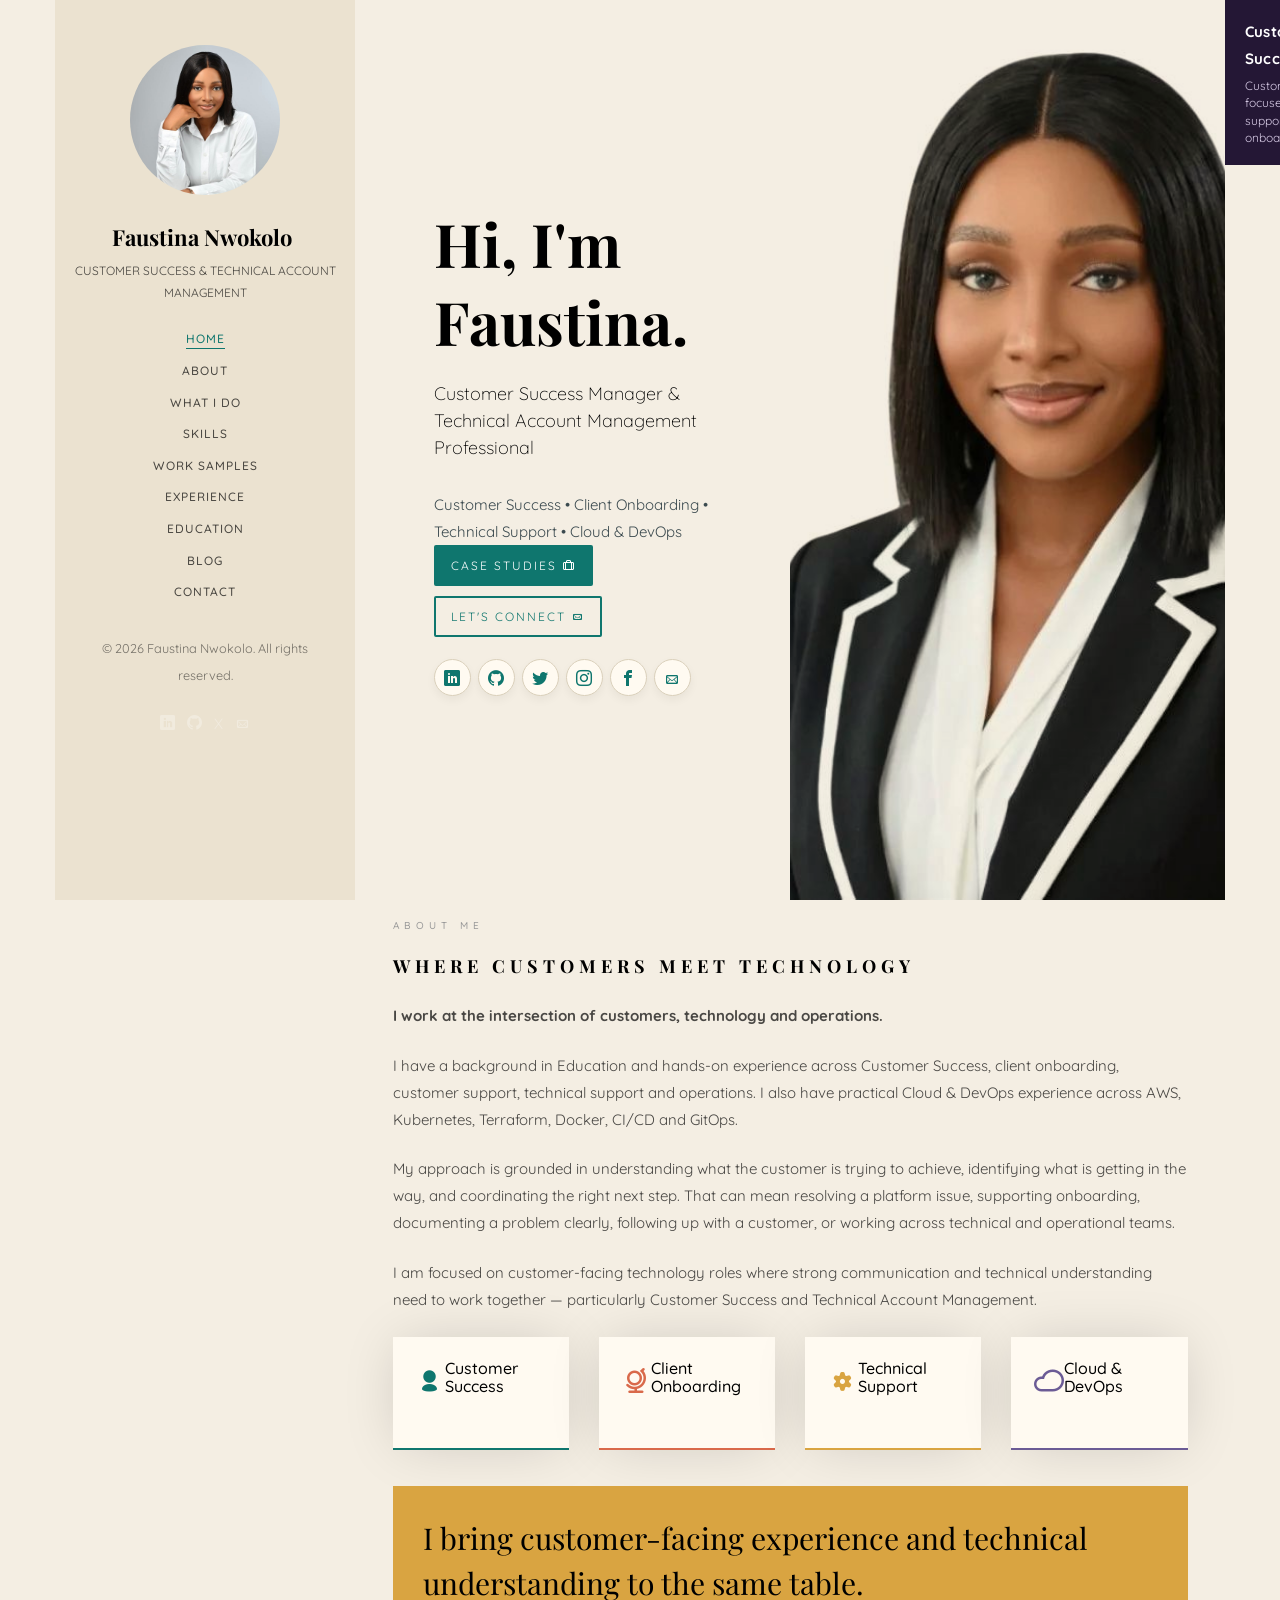
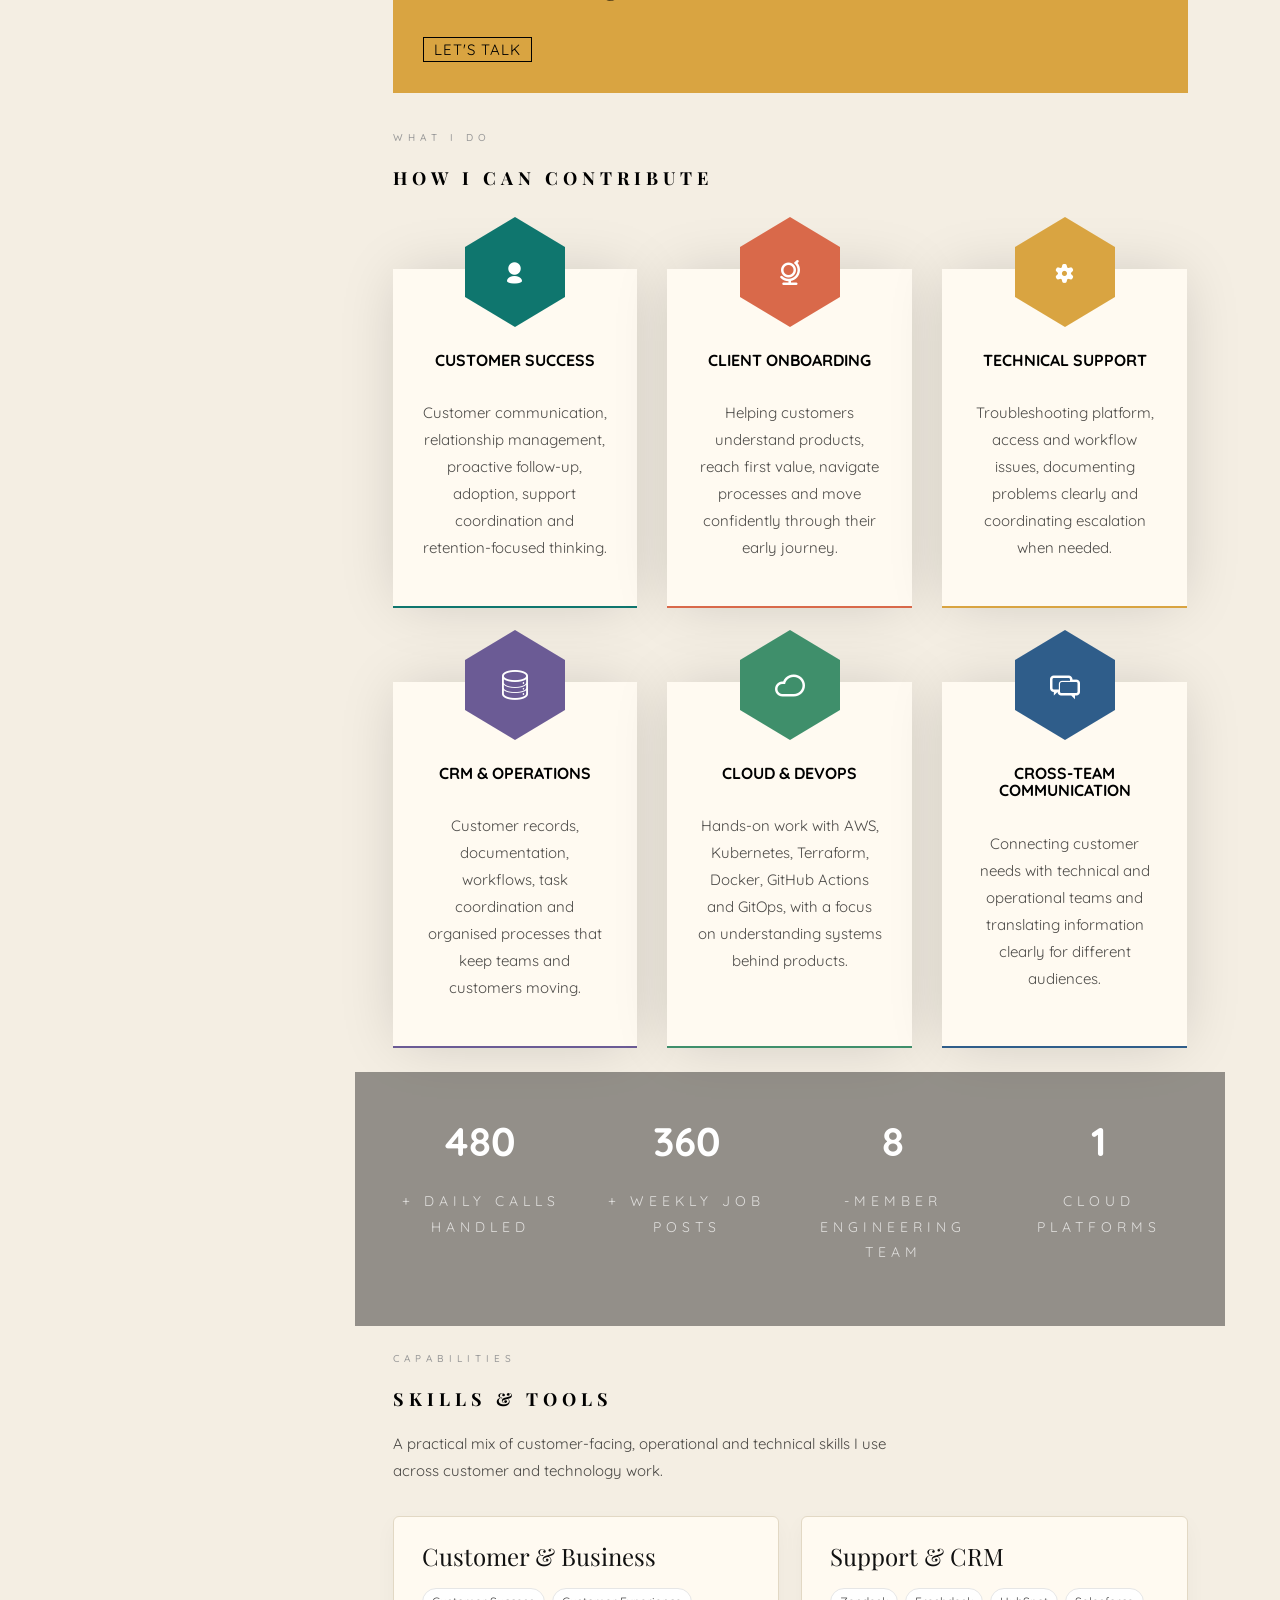
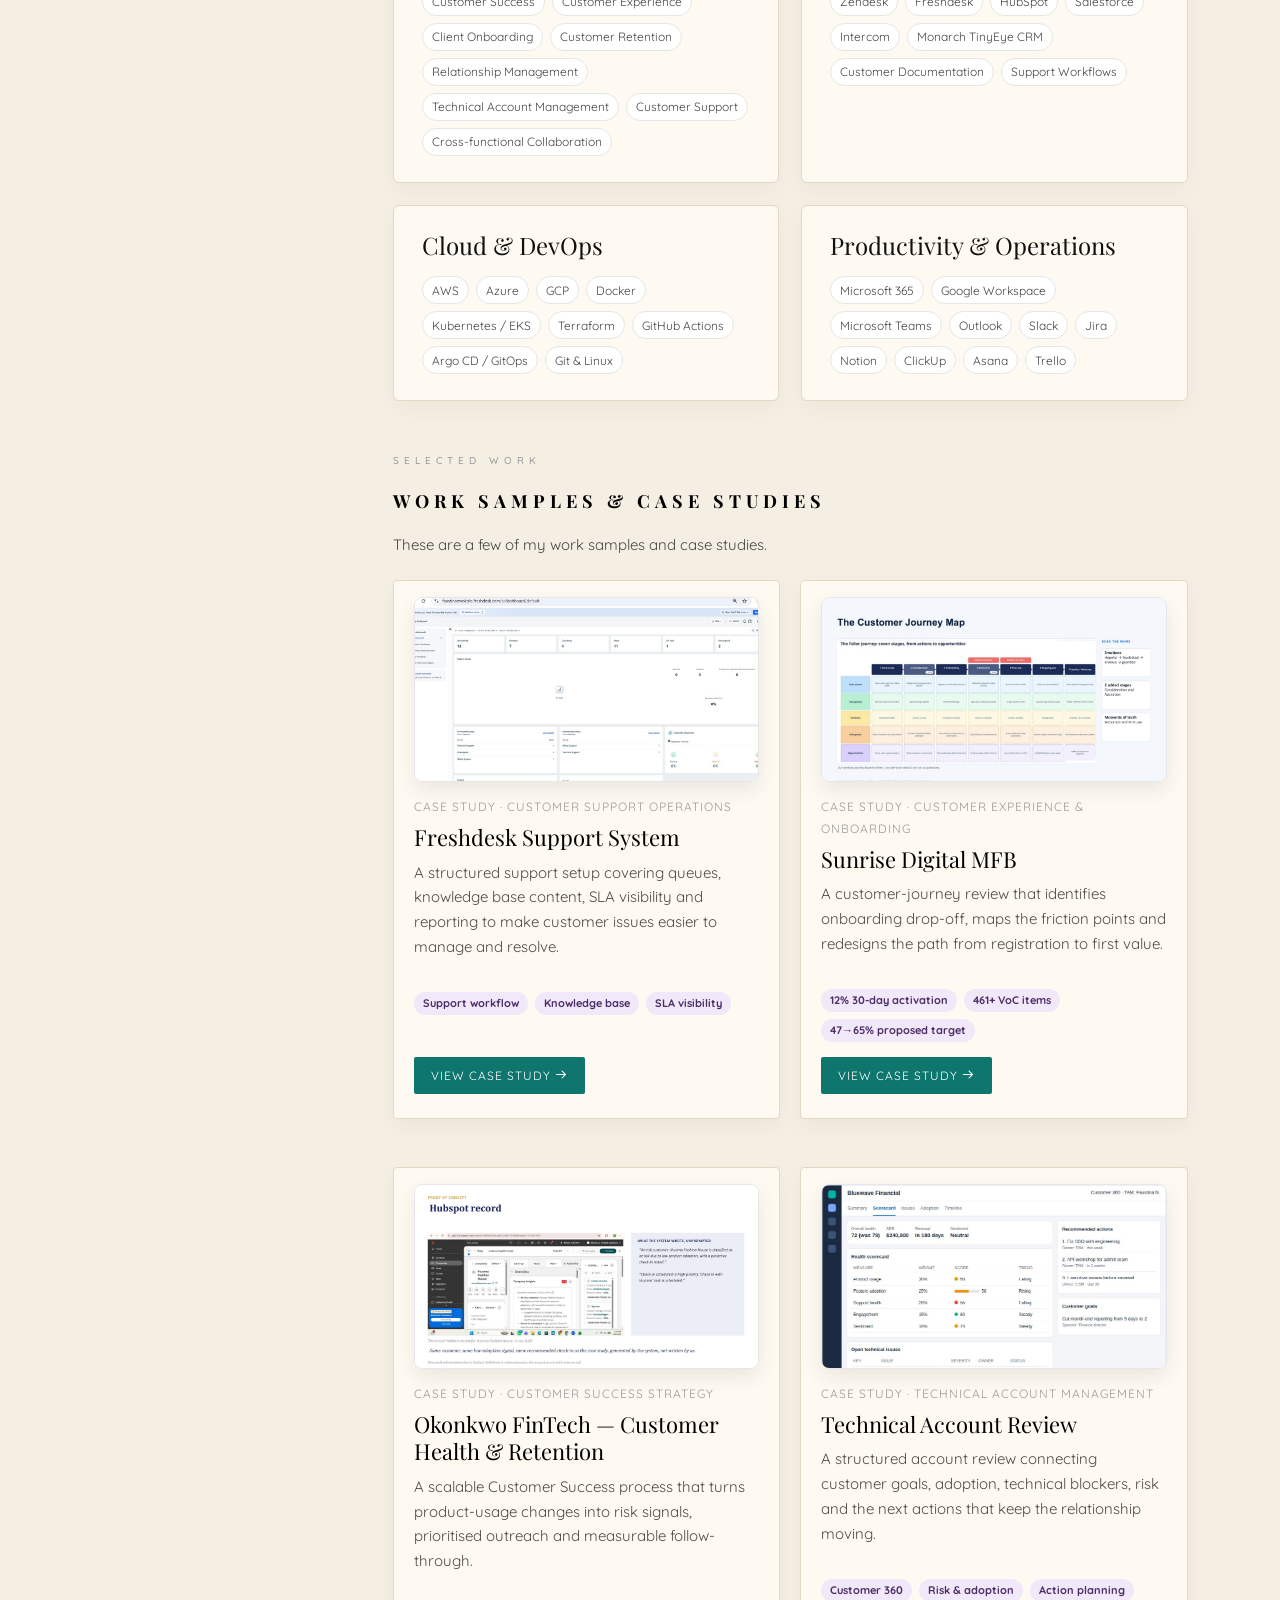
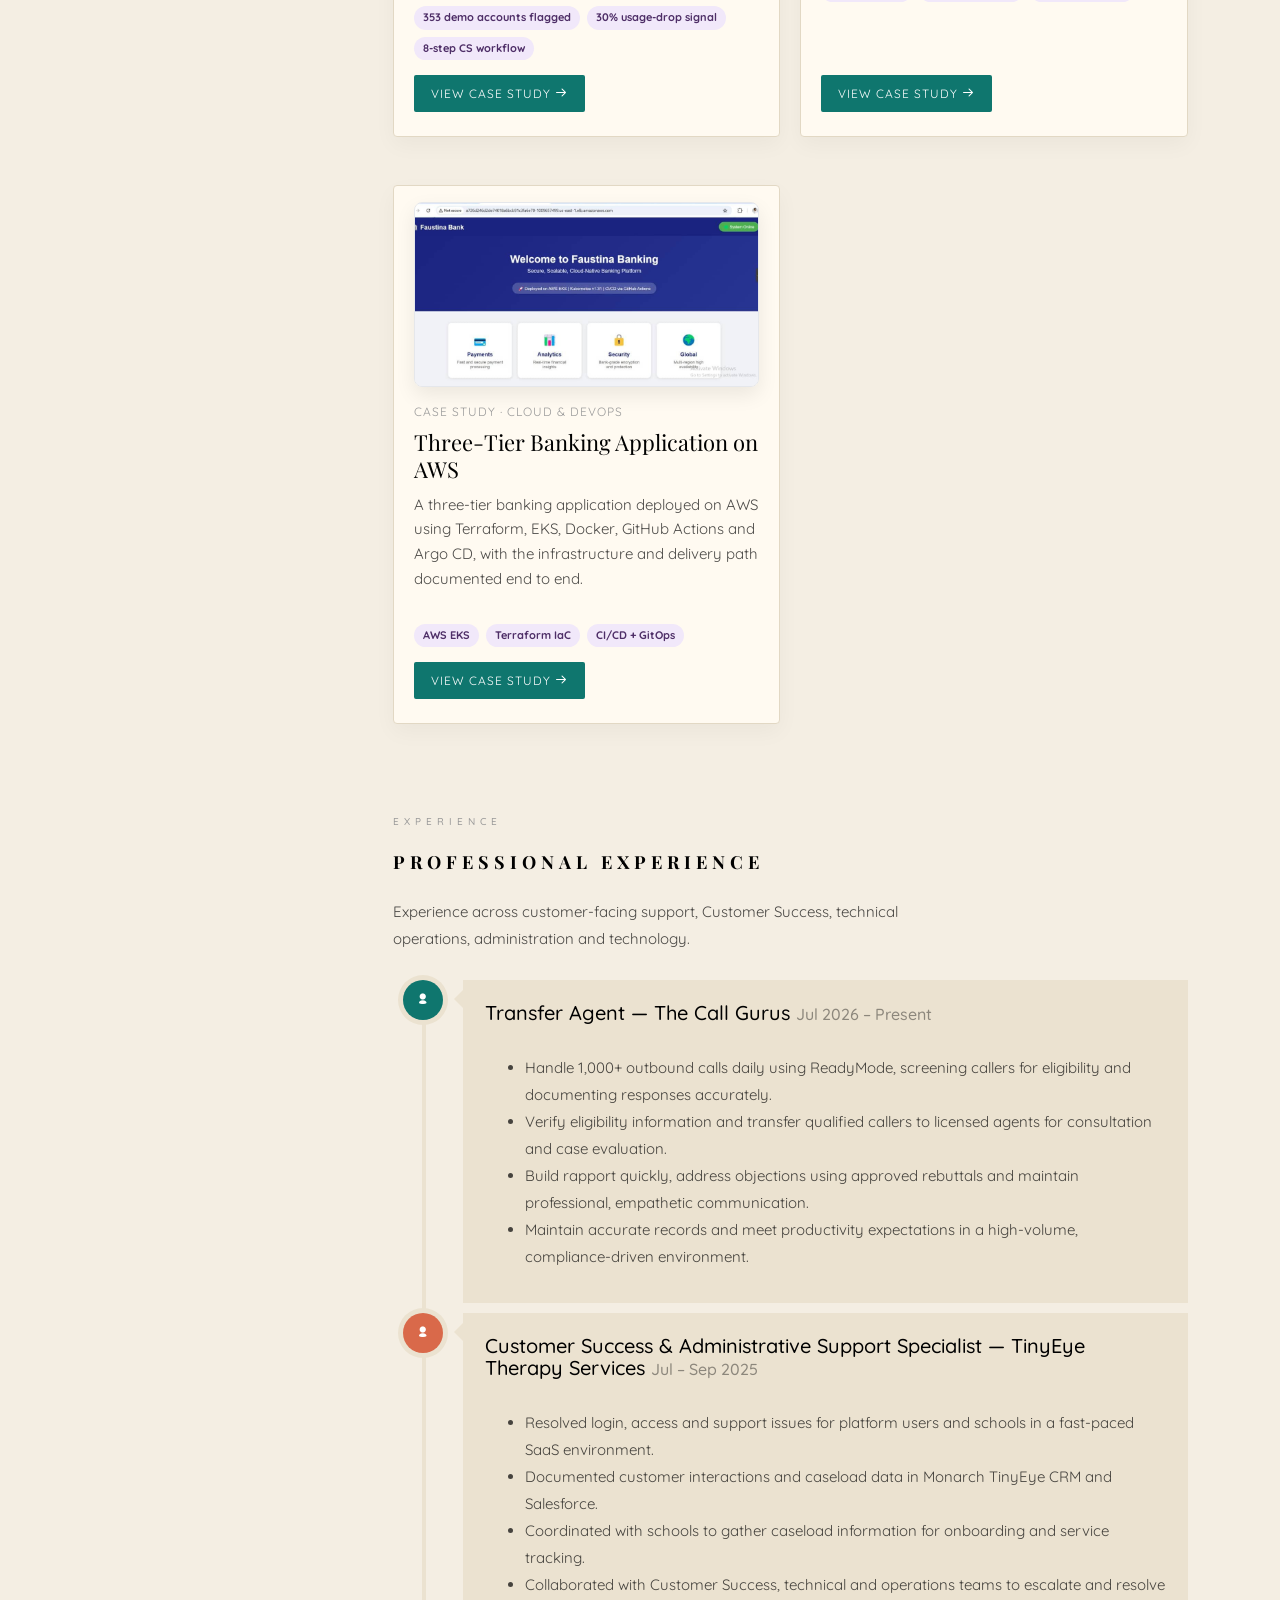
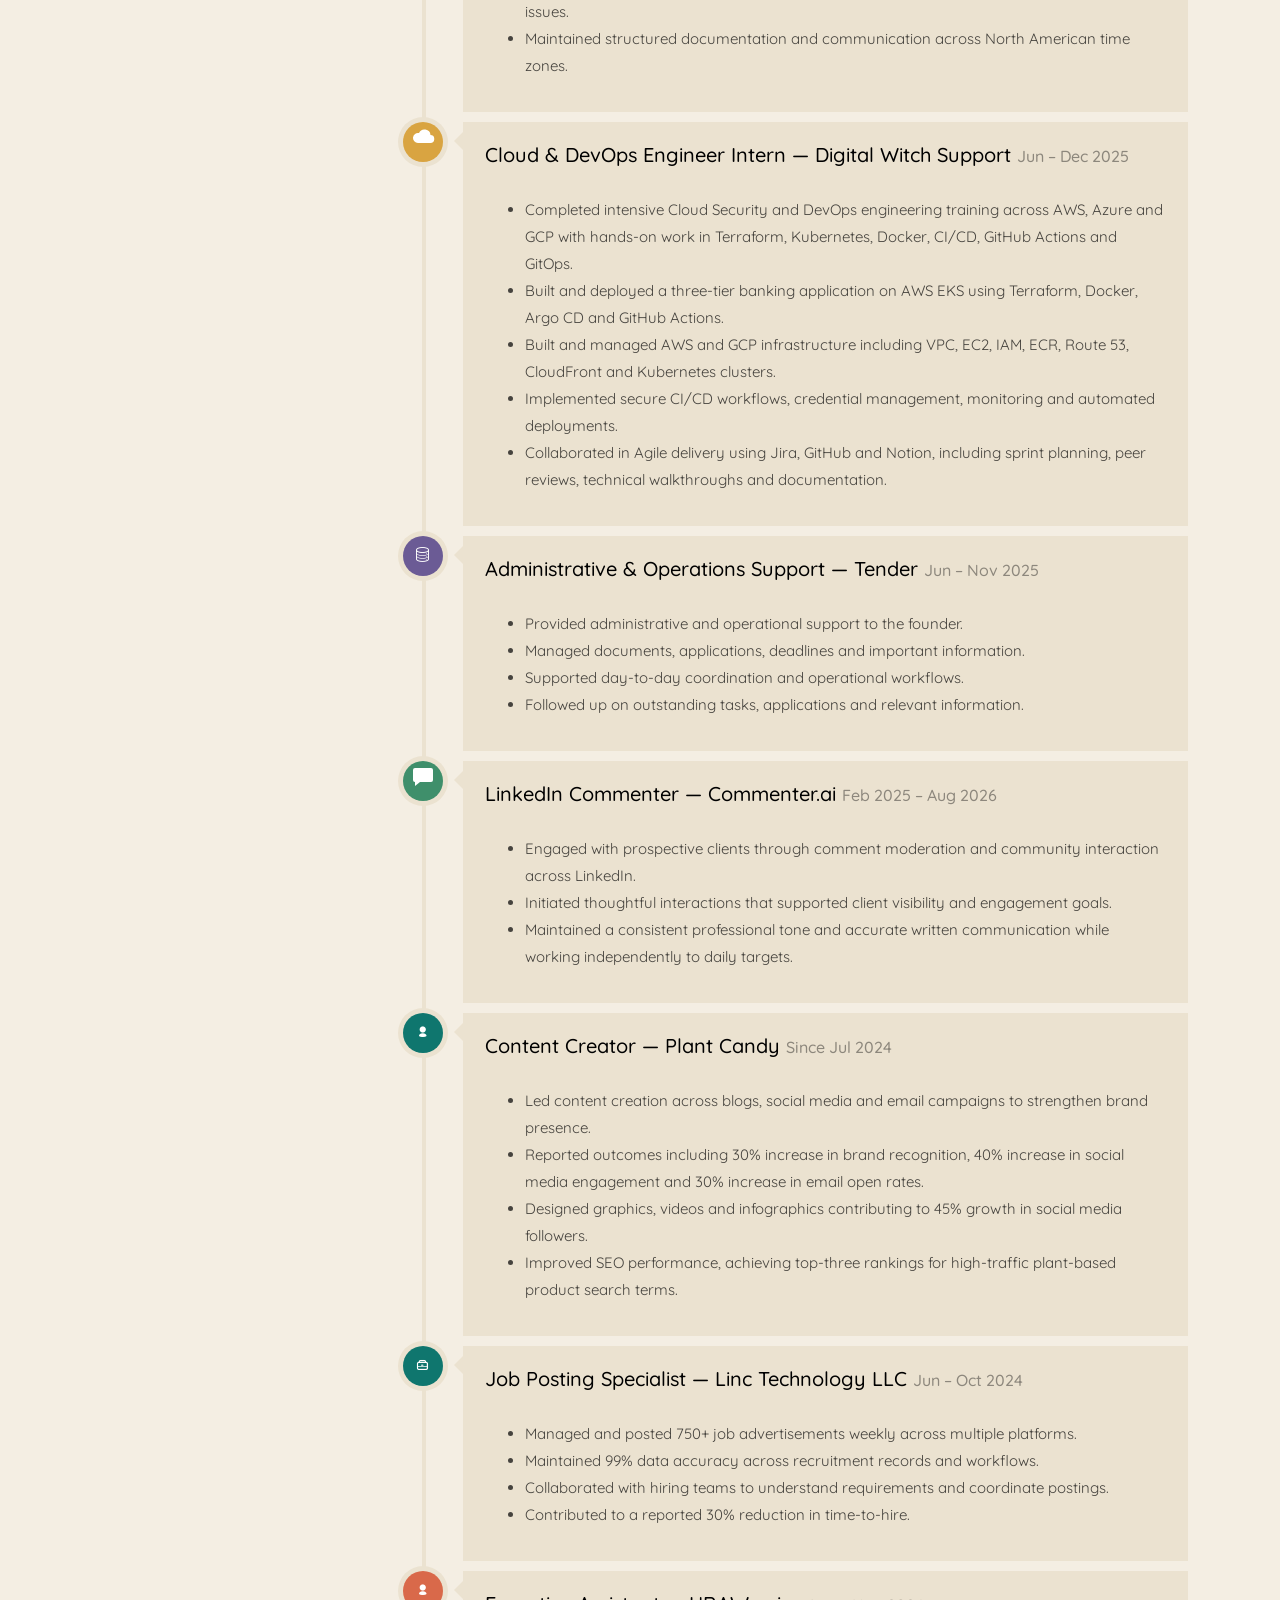
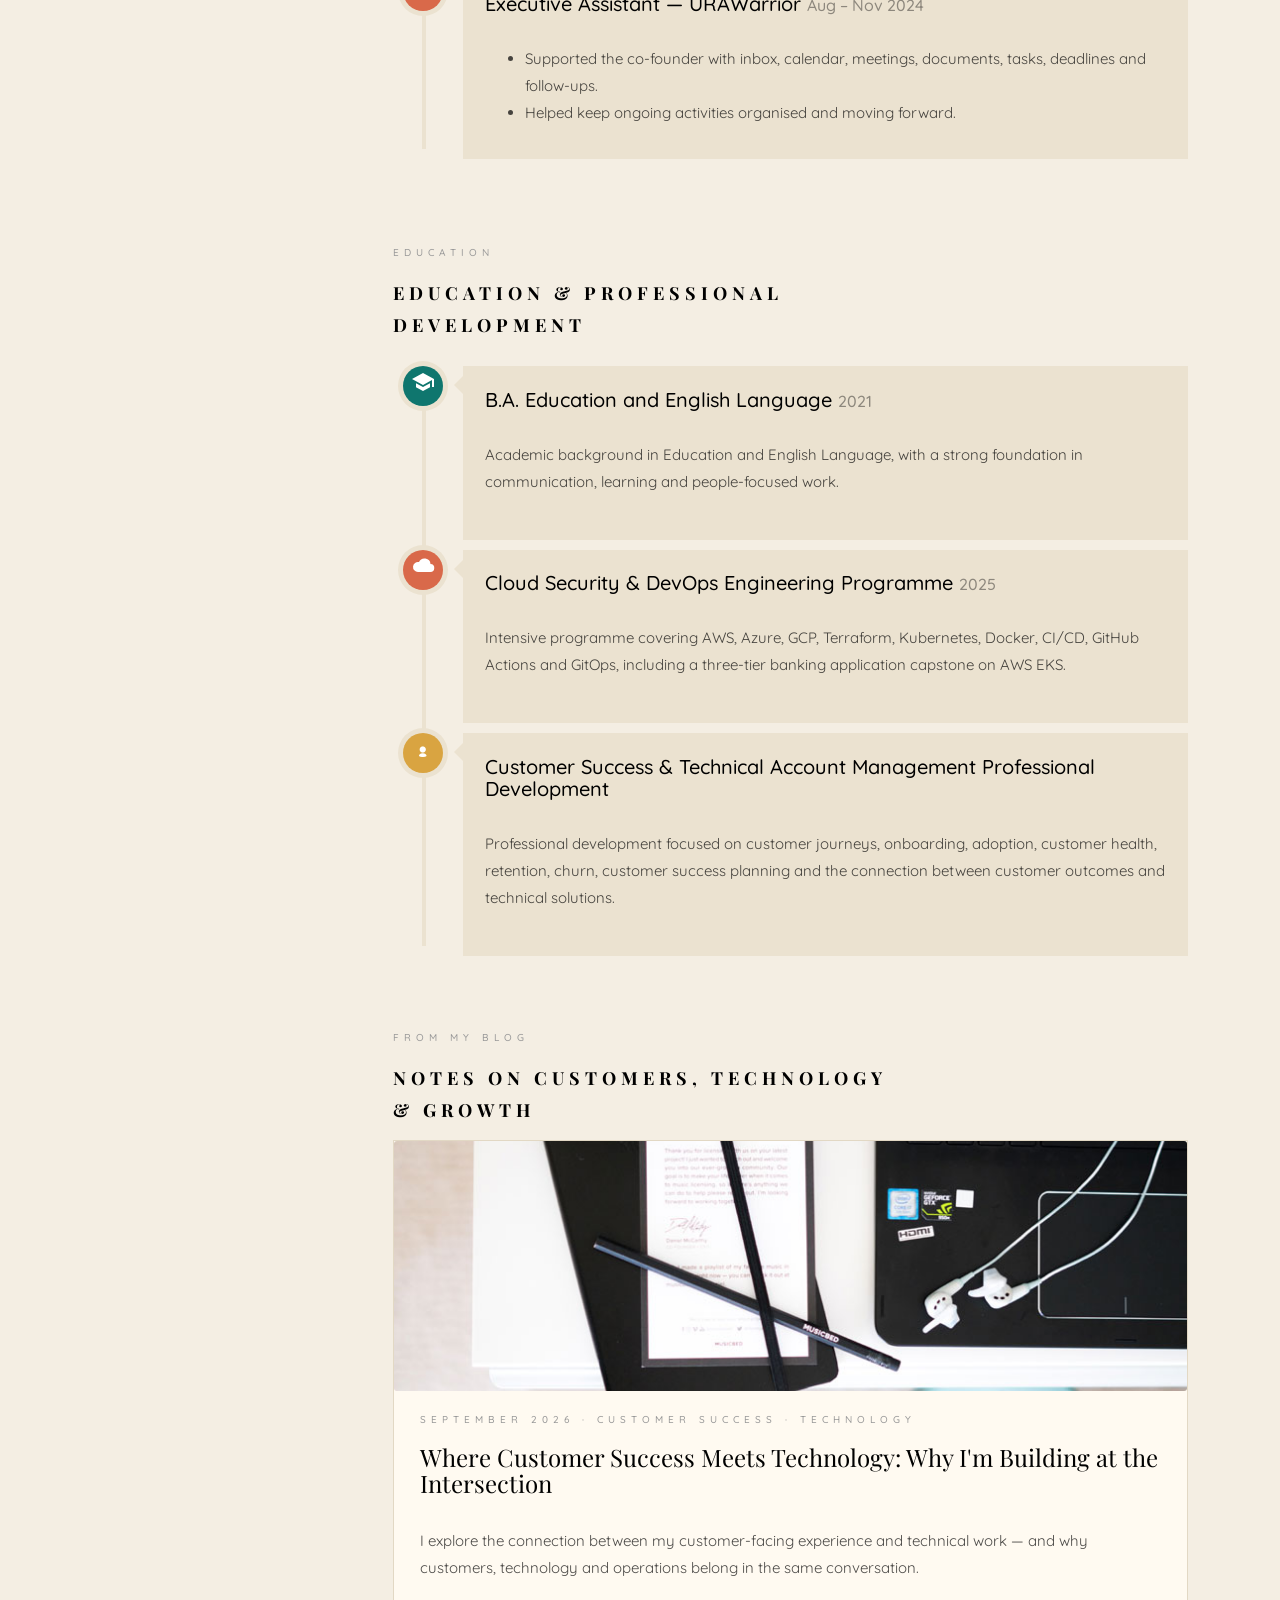
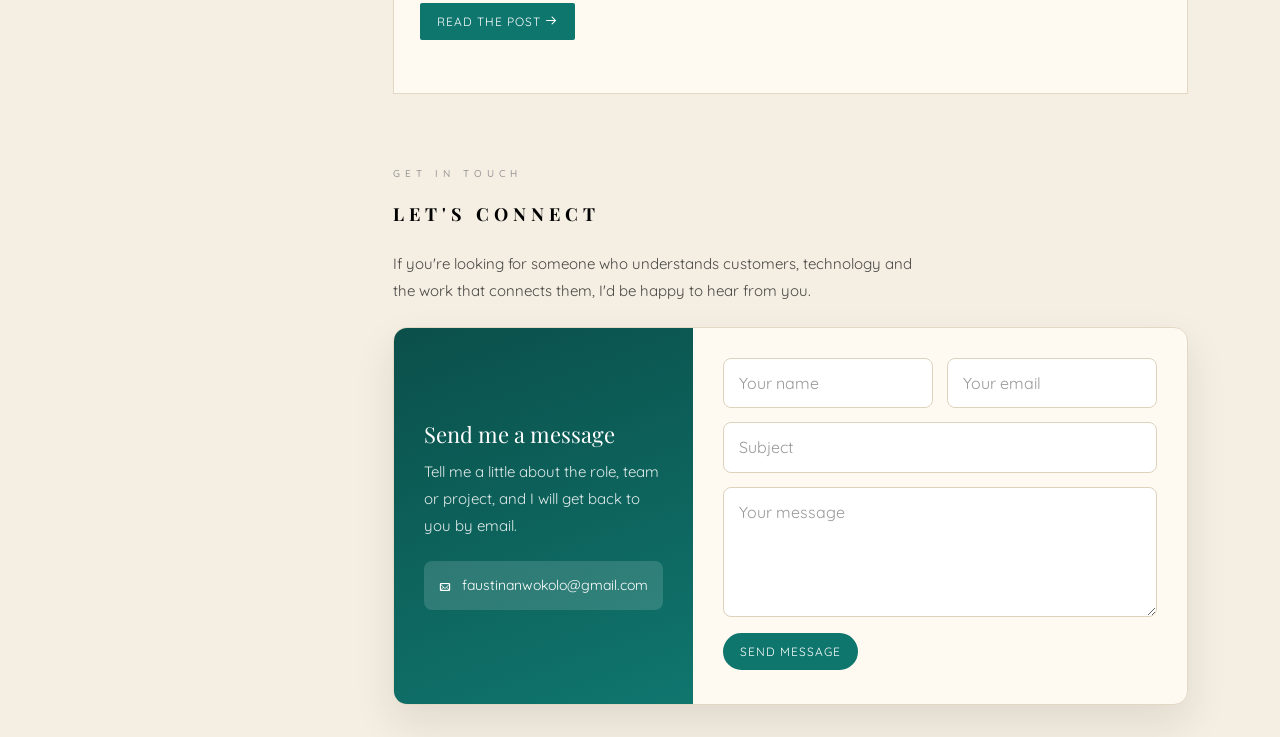
==== commit fb7a8598: "Update portfolio" ====
--- a/index.html
+++ b/index.html
@@ -112,7 +112,7 @@
                         <h2>Customer Success Manager &amp; Technical Account Management Professional</h2>
                         <p>Customer Success • Client Onboarding • Technical Support • Cloud &amp; DevOps</p>
                         <p>
-                          <a class="btn btn-primary btn-learn" href="#work">View My Work <i class="icon-briefcase3"></i></a>
+                          <a class="btn btn-primary btn-learn" href="#work">Case Studies <i class="icon-briefcase3"></i></a>
                           <a class="btn btn-primary btn-learn" href="#contact">Let's Connect <i class="icon-mail"></i></a>
                         </p>
                         <div class="hero-social">
@@ -135,6 +135,12 @@
           </ul>
         </div>
       </section>
+
+      <div class="hero-proof-strip">
+        <div><strong>Customer Success</strong><span>Customer-focused support &amp; onboarding</span></div>
+        <div><strong>Retention-focused</strong><span>Adoption, health &amp; customer outcomes</span></div>
+        <div><strong>Technical depth</strong><span>Cloud, DevOps &amp; technical support</span></div>
+      </div>
 
       <!-- ABOUT -->
       <section id="about" class="colorlib-about" data-section="about">
@@ -295,43 +301,43 @@
       <div class="col-md-9 animate-box">
         <span class="heading-meta">Selected Work</span>
         <h2 class="colorlib-heading">Work Samples &amp; Case Studies</h2>
-        <p>I prefer showing a few pieces of work properly rather than filling this section with generic projects. These five samples show how I think through customer, support, and technical problems.</p>
+        <p>These are a few of my work samples and case studies.</p>
       </div>
     </div>
     <div class="row case-grid">
-      <div class="col-md-6 animate-box"><div class="case-card"><img class="case-thumb" src="images/work/fd-dashboard.jpg" alt="freshdesk-support-system preview" loading="lazy">
-        <div class="tech">Real project · Customer Support Operations</div>
+      <div class="col-md-6 animate-box"><div class="case-card"><img class="case-thumb" src="images/work/fd-dashboard.jpg" alt="Freshdesk Support System case study preview" loading="lazy">
+        <div class="tech">Case Study · Customer Support Operations</div>
         <h3>Freshdesk Support System</h3>
-        <p>I set up a support workflow that makes it easier to see what needs attention, keep replies consistent, and give customers somewhere useful to find answers.</p>
-        <p class="case-tags">Support workflows · Knowledge base · SLA tracking · Reporting</p>
+        <p>A structured support setup covering queues, knowledge base content, SLA visibility and reporting to make customer issues easier to manage and resolve.</p>
+        <div class="case-metrics"><span>Support workflow</span><span>Knowledge base</span><span>SLA visibility</span></div>
         <a class="btn btn-primary btn-learn" href="work-samples/freshdesk-support-system.html">View Case Study <i class="icon-arrow-right3"></i></a>
       </div></div>
-      <div class="col-md-6 animate-box"><div class="case-card"><img class="case-thumb" src="images/work/saas-customer-onboarding.jpg" alt="saas-customer-onboarding preview" loading="lazy">
-        <div class="tech">Portfolio simulation · Customer Success</div>
-        <h3>SaaS Customer Onboarding Plan</h3>
-        <p>A 30-day onboarding plan showing how I would take a new SaaS customer from kickoff to setup, training, adoption and a first value review without turning onboarding into a pile of tasks.</p>
-        <p class="case-tags">Onboarding · Training · Stakeholder management · Time-to-value</p>
-        <a class="btn btn-primary btn-learn" href="work-samples/saas-customer-onboarding.html">View Case Study <i class="icon-arrow-right3"></i></a>
+      <div class="col-md-6 animate-box"><div class="case-card"><img class="case-thumb" src="images/work/saas-customer-onboarding.jpg" alt="Sunrise Digital MFB customer journey map case study preview" loading="lazy">
+        <div class="tech">Case Study · Customer Experience &amp; Onboarding</div>
+        <h3>Sunrise Digital MFB</h3>
+        <p>A customer-journey review that identifies onboarding drop-off, maps the friction points and redesigns the path from registration to first value.</p>
+        <div class="case-metrics"><span>12% 30-day activation</span><span>461+ VoC items</span><span>47→65% proposed target</span></div>
+        <a class="btn btn-primary btn-learn" href="work-samples/sunrise-digital-mfb.html">View Case Study <i class="icon-arrow-right3"></i></a>
       </div></div>
-      <div class="col-md-6 animate-box"><div class="case-card"><img class="case-thumb" src="images/work/technical-account-review.jpg" alt="technical-account-review preview" loading="lazy">
-        <div class="tech">Portfolio simulation · Technical Account Management</div>
+      <div class="col-md-6 animate-box"><div class="case-card"><img class="case-thumb" src="images/work/customer-health-dashboard.jpg" alt="Okonkwo FinTech HubSpot customer health case study preview" loading="lazy">
+        <div class="tech">Case Study · Customer Success Strategy</div>
+        <h3>Okonkwo FinTech — Customer Health &amp; Retention</h3>
+        <p>A scalable Customer Success process that turns product-usage changes into risk signals, prioritised outreach and measurable follow-through.</p>
+        <div class="case-metrics"><span>353 demo accounts flagged</span><span>30% usage-drop signal</span><span>8-step CS workflow</span></div>
+        <a class="btn btn-primary btn-learn" href="work-samples/okonkwo-fintech.html">View Case Study <i class="icon-arrow-right3"></i></a>
+      </div></div>
+      <div class="col-md-6 animate-box"><div class="case-card"><img class="case-thumb" src="images/work/technical-account-review.jpg" alt="Technical Account Review case study preview" loading="lazy">
+        <div class="tech">Case Study · Technical Account Management</div>
         <h3>Technical Account Review</h3>
-        <p>A quarterly account review that brings the customer’s goals, adoption, open technical issues and next actions into one place.</p>
-        <p class="case-tags">Technical communication · Adoption · Risk · Account planning</p>
+        <p>A structured account review connecting customer goals, adoption, technical blockers, risk and the next actions that keep the relationship moving.</p>
+        <div class="case-metrics"><span>Customer 360</span><span>Risk &amp; adoption</span><span>Action planning</span></div>
         <a class="btn btn-primary btn-learn" href="work-samples/technical-account-review.html">View Case Study <i class="icon-arrow-right3"></i></a>
       </div></div>
-      <div class="col-md-6 animate-box"><div class="case-card"><img class="case-thumb" src="images/work/customer-health-dashboard.jpg" alt="customer-health-dashboard preview" loading="lazy">
-        <div class="tech">Portfolio simulation · Customer Success analytics</div>
-        <h3>Customer Health &amp; Retention Dashboard</h3>
-        <p>A simple customer-health view built around the signals I would actually watch: product usage, engagement, support activity and customer sentiment.</p>
-        <p class="case-tags">Customer health · Risk signals · Retention planning · Proactive CS</p>
-        <a class="btn btn-primary btn-learn" href="work-samples/customer-health-dashboard.html">View Case Study <i class="icon-arrow-right3"></i></a>
-      </div></div>
-      <div class="col-md-6 animate-box"><div class="case-card"><img class="case-thumb" src="images/work/bank-home.jpg" alt="aws-banking-application preview" loading="lazy">
-        <div class="tech">Real project · Cloud &amp; DevOps</div>
+      <div class="col-md-6 animate-box"><div class="case-card"><img class="case-thumb" src="images/work/bank-home.jpg" alt="AWS three-tier banking application case study preview" loading="lazy">
+        <div class="tech">Case Study · Cloud &amp; DevOps</div>
         <h3>Three-Tier Banking Application on AWS</h3>
-        <p>A three-tier banking application I worked on as part of a 16-member engineering team, using AWS, Terraform, Docker, GitHub Actions and Argo CD to take the application from code to a running deployment.</p>
-        <p class="case-tags">AWS · EKS · Terraform · Docker · CI/CD · GitOps</p>
+        <p>A three-tier banking application deployed on AWS using Terraform, EKS, Docker, GitHub Actions and Argo CD, with the infrastructure and delivery path documented end to end.</p>
+        <div class="case-metrics"><span>AWS EKS</span><span>Terraform IaC</span><span>CI/CD + GitOps</span></div>
         <a class="btn btn-primary btn-learn" href="work-samples/aws-banking-application.html">View Case Study <i class="icon-arrow-right3"></i></a>
       </div></div>
     </div>
--- a/css/style.css
+++ b/css/style.css
@@ -1669,3 +1669,13 @@
  .colorlib-services .services-grid>[class*=col-]{margin-bottom:84px!important}
  .colorlib-services .services-grid>[class*=col-]:last-child{margin-bottom:0!important}
 }
+
+/* Case-study positioning and proof strip */
+.hero-proof-strip{display:grid;grid-template-columns:repeat(3,1fr);gap:1px;background:rgba(255,255,255,.14);margin:0;}
+.hero-proof-strip>div{background:#241735;padding:18px 20px;color:#fff;min-height:82px}
+.hero-proof-strip strong{display:block;font-size:15px;letter-spacing:.2px}
+.hero-proof-strip span{display:block;margin-top:5px;color:#d7cbe5;font-size:12px;line-height:1.45}
+.case-metrics{display:flex;flex-wrap:wrap;gap:7px;margin:10px 0 15px}
+.case-metrics span{display:inline-flex;padding:5px 9px;border-radius:999px;background:#f1e8fa;color:#4e2e67;font-size:11px;font-weight:700;line-height:1.2}
+@media(max-width:767px){.hero-proof-strip{grid-template-columns:1fr}.hero-proof-strip>div{min-height:auto}.case-metrics span{font-size:10px}}
+.case-grid{row-gap:24px}.case-card{height:100%;display:flex;flex-direction:column}.case-card .btn-learn{margin-top:auto;align-self:flex-start}.case-card .case-thumb{height:230px;object-fit:cover}
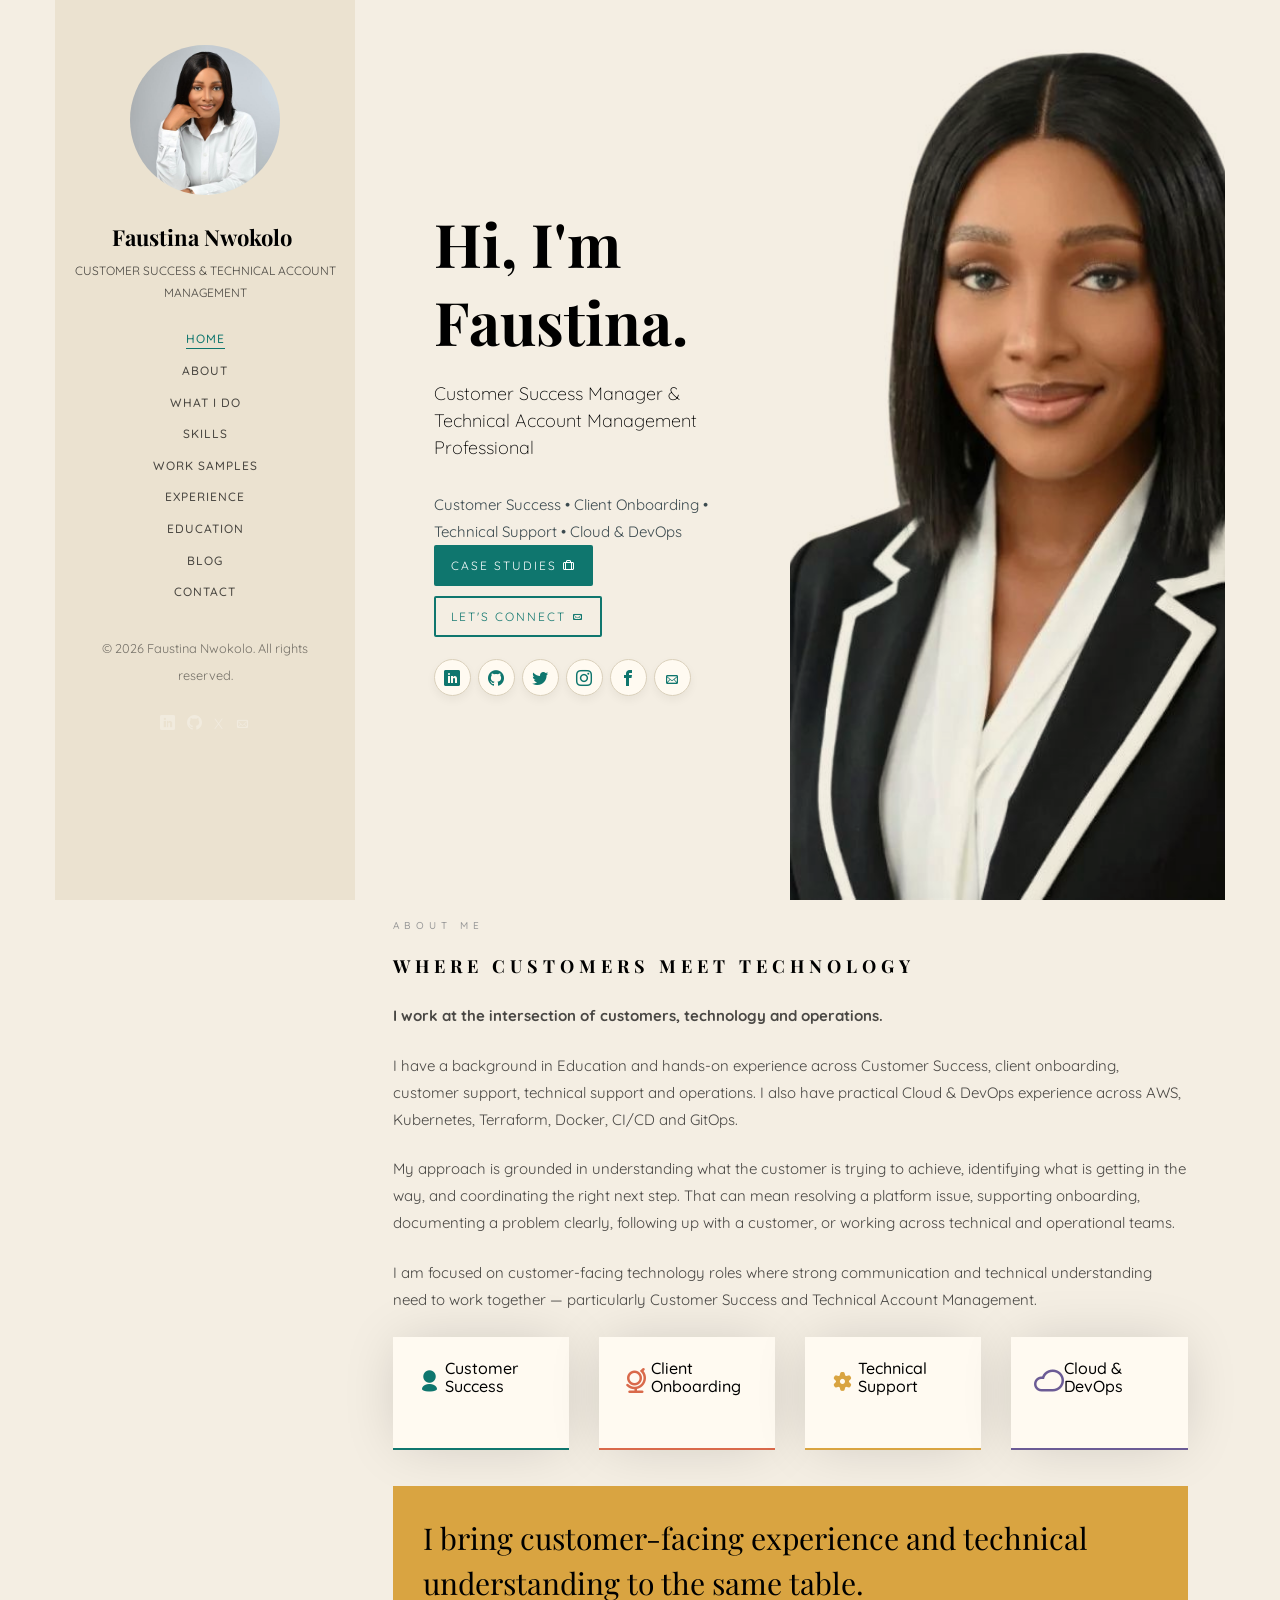
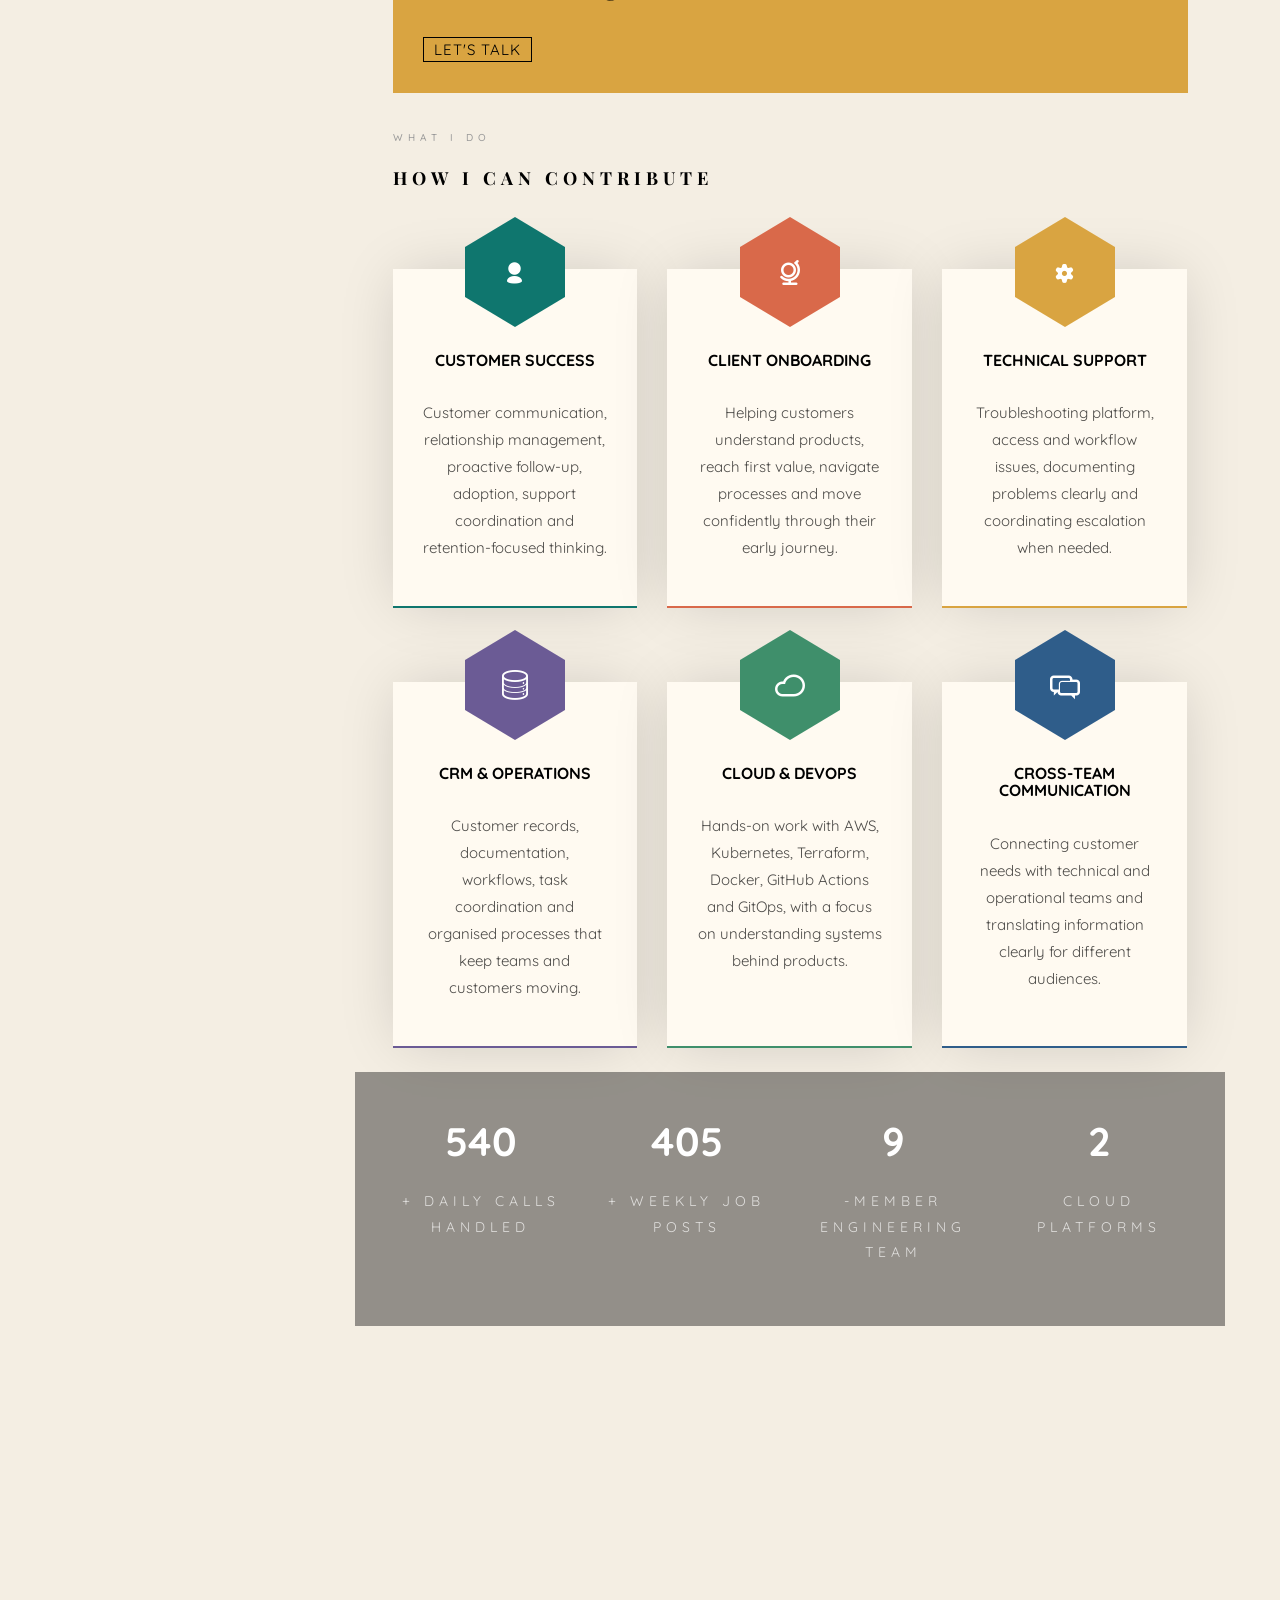
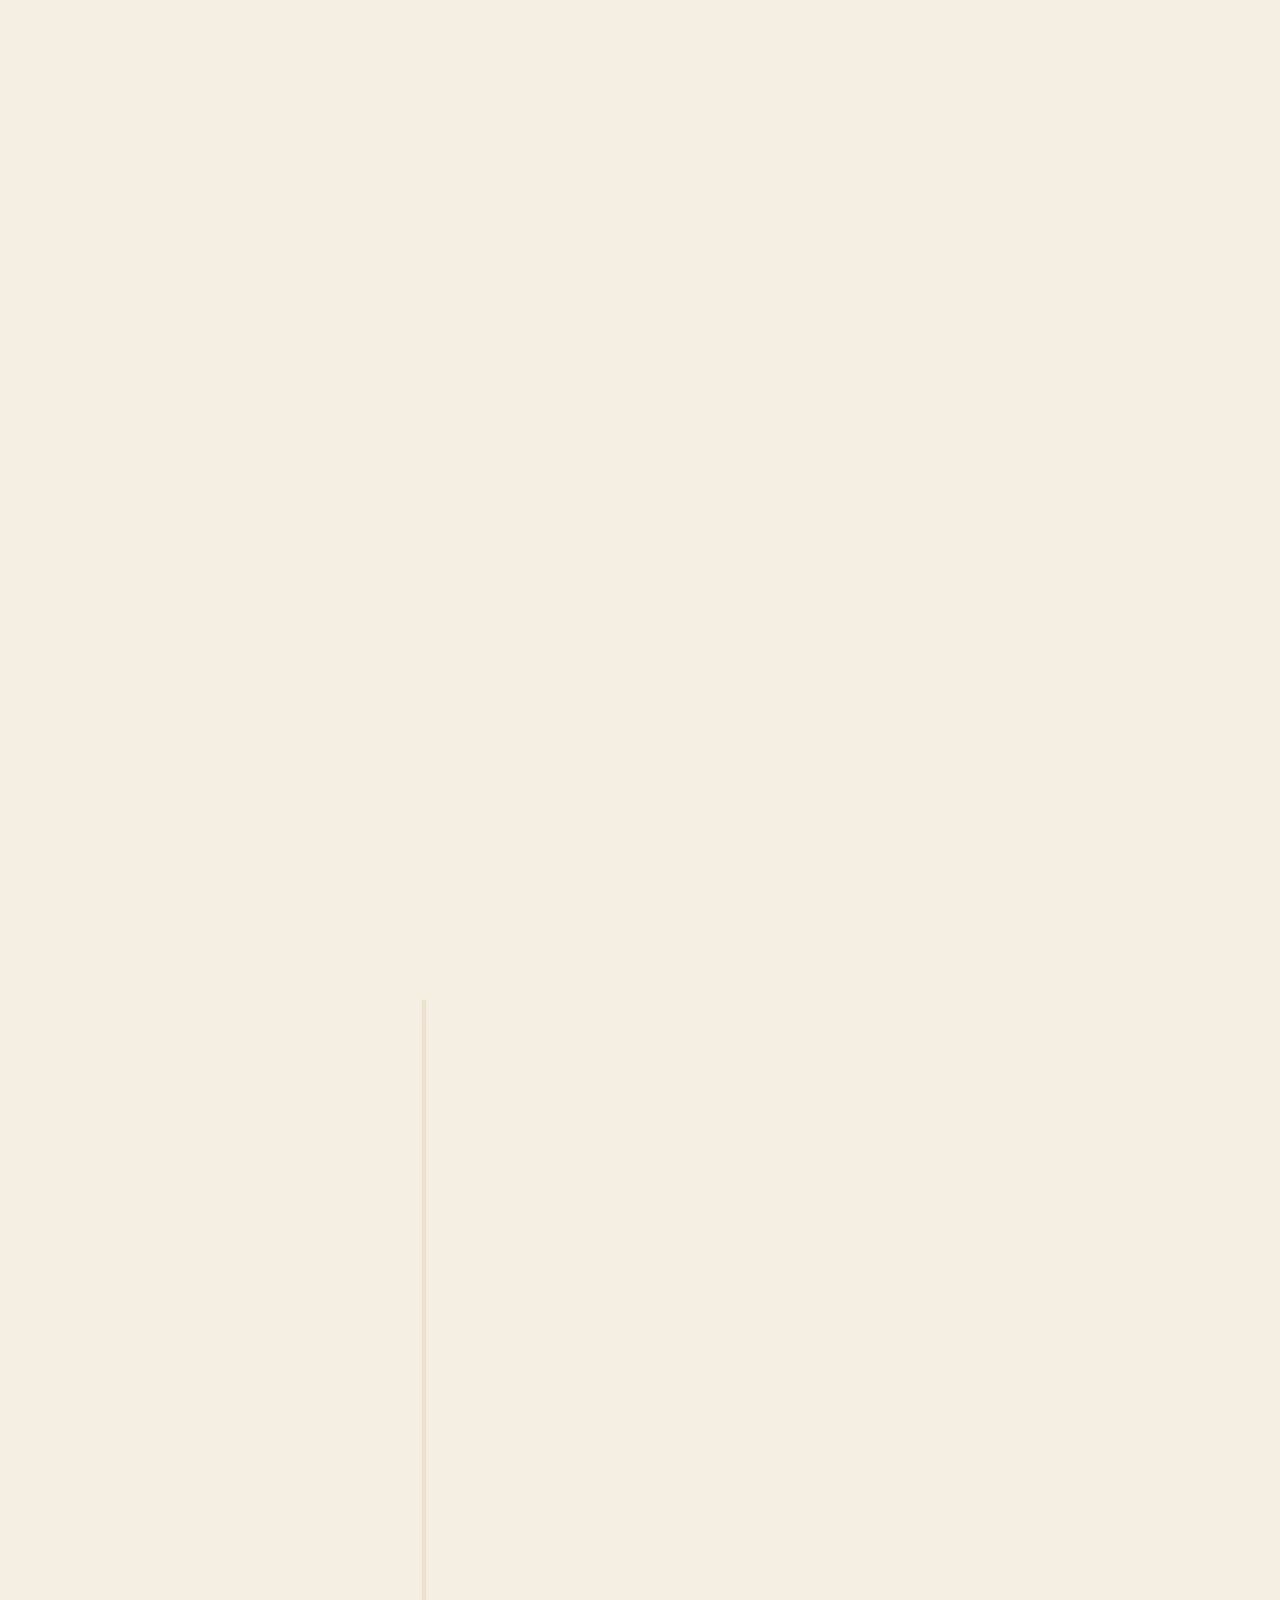
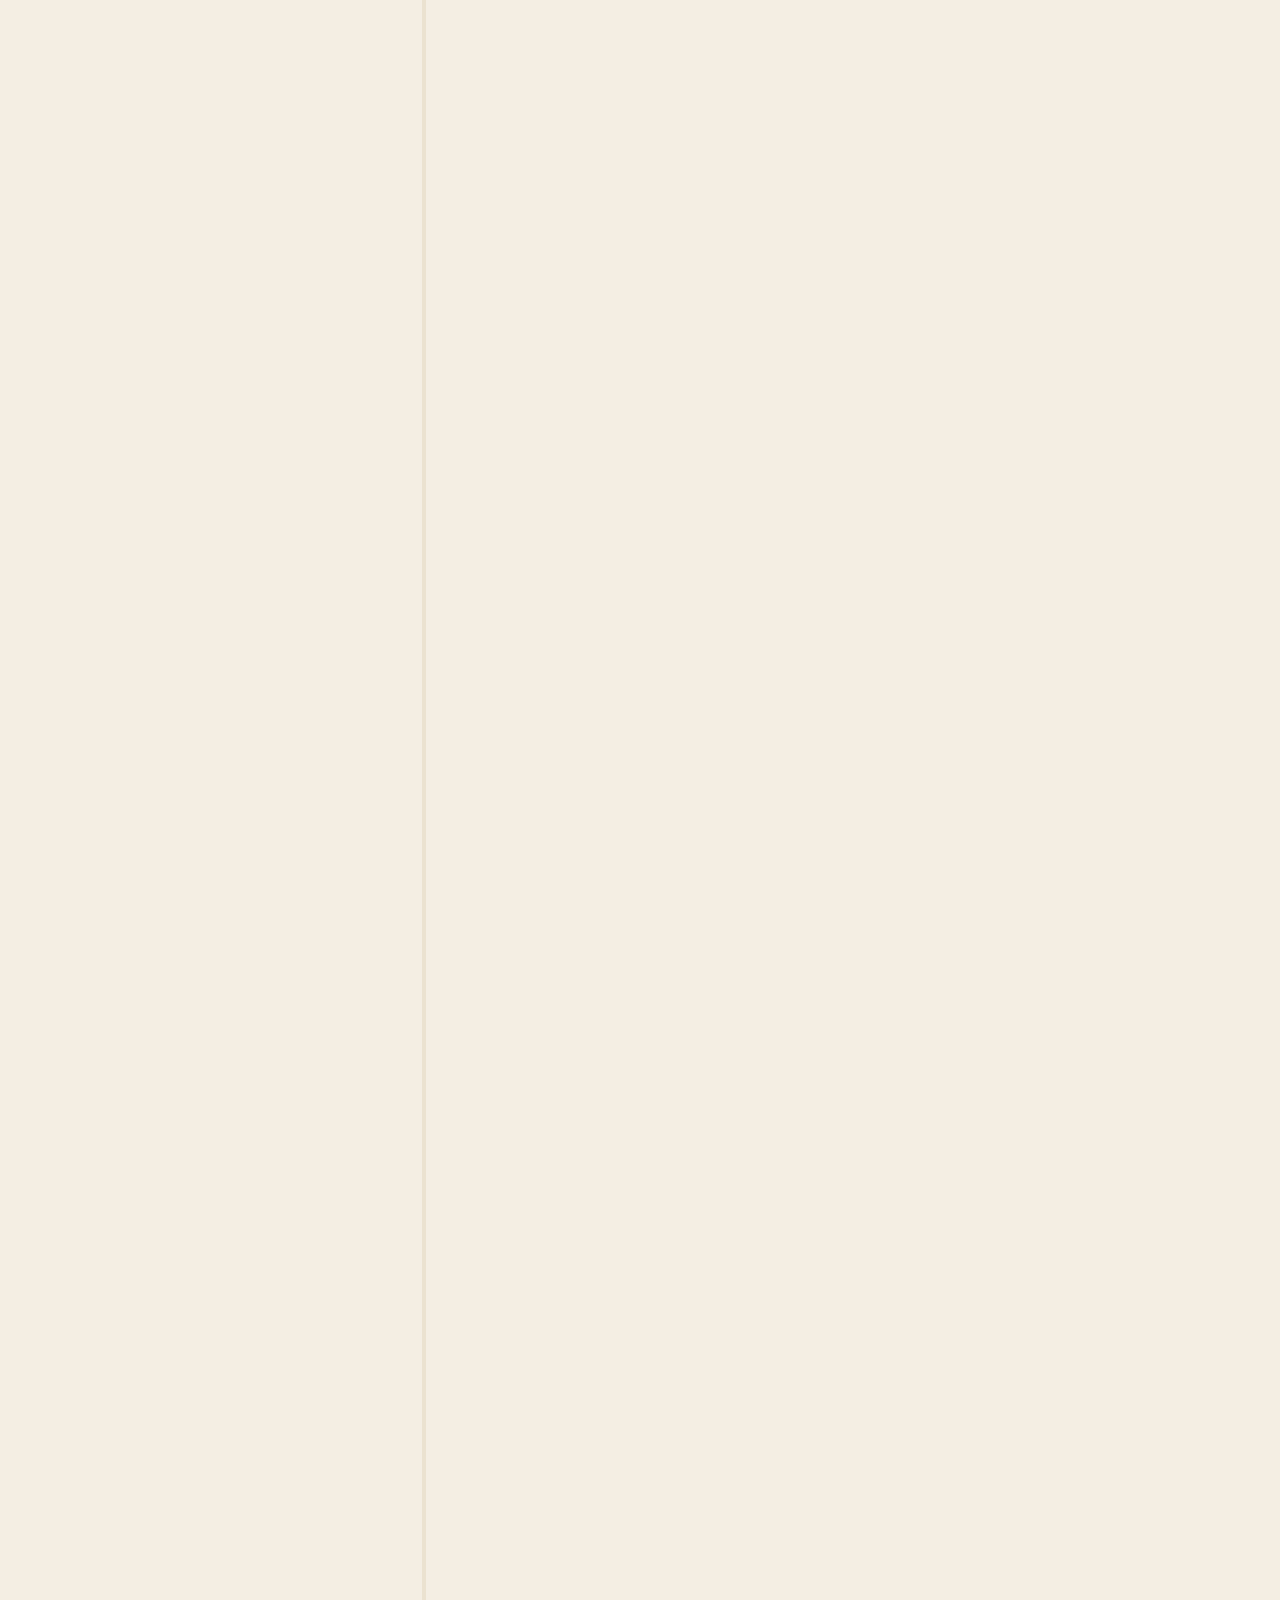
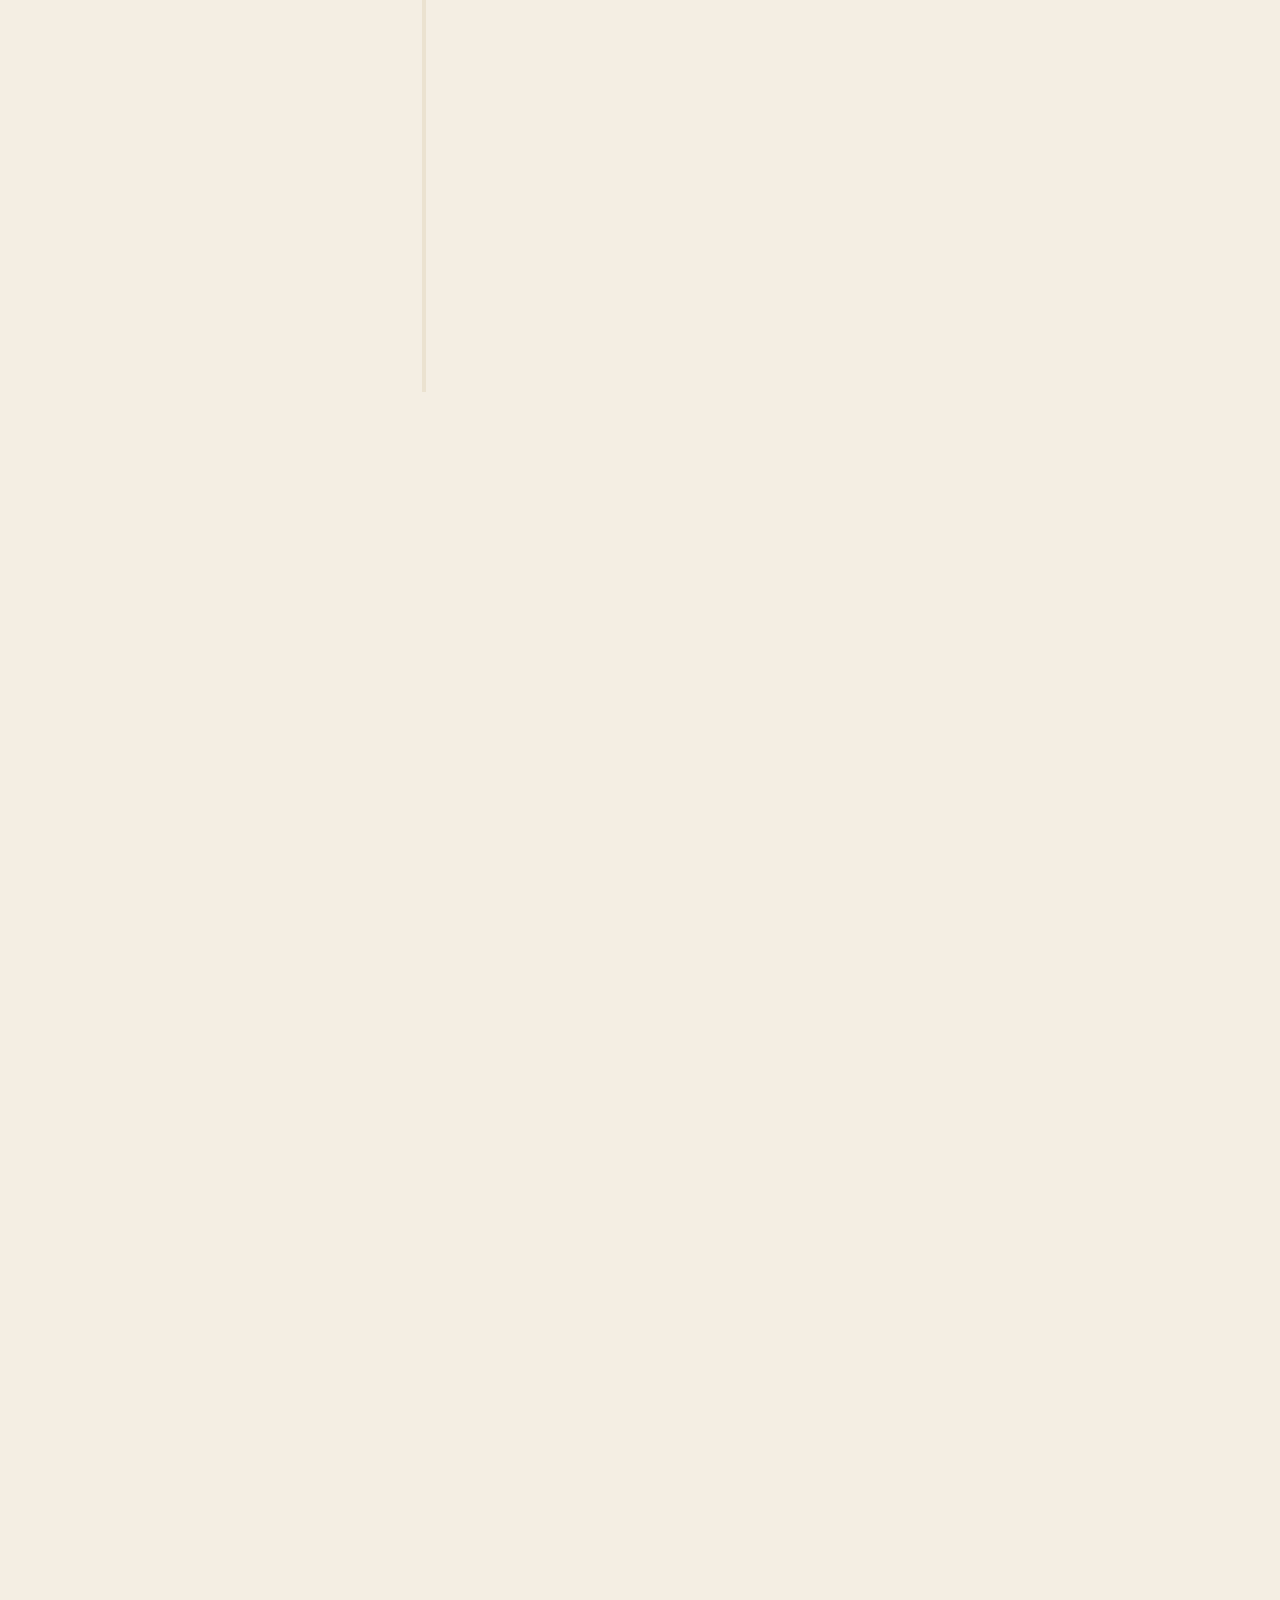
==== commit e35dbb2c: "Update portfolio" ====
--- a/index.html
+++ b/index.html
@@ -53,6 +53,7 @@
 
     .skills-grid{display:grid;grid-template-columns:repeat(2,minmax(0,1fr));gap:22px;margin-top:10px}.skill-card{background:#f7f7f7;border:1px solid #e9e9e9;border-radius:6px;padding:26px 28px;min-height:100%;box-shadow:0 8px 22px rgba(0,0,0,.035)}.skill-card h3{font-family:"Playfair Display",serif;font-size:24px;margin:0 0 18px;color:#111}.skill-card ul{margin:0;padding-left:20px}.skill-card li{margin-bottom:8px}.case-tags{font-size:12px;color:#777;letter-spacing:.15px}.blog-thumb{width:100%;height:250px;object-fit:cover;display:block;border-radius:3px;margin:-26px -26px 22px;width:calc(100% + 52px)}.contact-email-block{display:flex;align-items:center;gap:18px;margin-bottom:22px}.contact-email-block .colorlib-icon{flex:0 0 42px}.contact-social-grid{display:grid;grid-template-columns:repeat(3,minmax(0,1fr));gap:12px}.contact-social{display:flex;align-items:center;gap:10px;min-height:58px;padding:10px 12px;border:1px solid #e8e8e8;background:#fafafa;color:#222;text-decoration:none!important;border-radius:4px;transition:.2s ease}.contact-social:hover{transform:translateY(-2px);box-shadow:0 8px 18px rgba(0,0,0,.06);color:#2c98f0}.social-icon{width:30px;height:30px;display:flex;align-items:center;justify-content:center;flex:0 0 30px;font-size:18px}@media(max-width:767px){.skills-grid{grid-template-columns:1fr;gap:16px}.skill-card{padding:22px}.skill-card h3{font-size:21px}.blog-thumb{height:190px;margin:-20px -20px 18px;width:calc(100% + 40px)}.contact-social-grid{grid-template-columns:repeat(2,minmax(0,1fr));gap:10px}.contact-social{font-size:13px;padding:9px}.contact-email-block{gap:12px}}@media(max-width:420px){.contact-social-grid{grid-template-columns:1fr}.contact-social{min-height:52px}}
   </style>
+<script>document.documentElement.className+=' js';</script>
 </head>
 
 <body>
@@ -136,12 +137,6 @@
         </div>
       </section>
 
-      <div class="hero-proof-strip">
-        <div><strong>Customer Success</strong><span>Customer-focused support &amp; onboarding</span></div>
-        <div><strong>Retention-focused</strong><span>Adoption, health &amp; customer outcomes</span></div>
-        <div><strong>Technical depth</strong><span>Cloud, DevOps &amp; technical support</span></div>
-      </div>
-
       <!-- ABOUT -->
       <section id="about" class="colorlib-about" data-section="about">
         <div class="colorlib-narrow-content">
@@ -312,14 +307,14 @@
         <div class="case-metrics"><span>Support workflow</span><span>Knowledge base</span><span>SLA visibility</span></div>
         <a class="btn btn-primary btn-learn" href="work-samples/freshdesk-support-system.html">View Case Study <i class="icon-arrow-right3"></i></a>
       </div></div>
-      <div class="col-md-6 animate-box"><div class="case-card"><img class="case-thumb" src="images/work/saas-customer-onboarding.jpg" alt="Sunrise Digital MFB customer journey map case study preview" loading="lazy">
+      <div class="col-md-6 animate-box"><div class="case-card"><img class="case-thumb" src="images/work/saas-customer-onboarding.jpg" alt="Sunrise Digital MFB customer onboarding case study preview" loading="lazy">
         <div class="tech">Case Study · Customer Experience &amp; Onboarding</div>
         <h3>Sunrise Digital MFB</h3>
         <p>A customer-journey review that identifies onboarding drop-off, maps the friction points and redesigns the path from registration to first value.</p>
         <div class="case-metrics"><span>12% 30-day activation</span><span>461+ VoC items</span><span>47→65% proposed target</span></div>
         <a class="btn btn-primary btn-learn" href="work-samples/sunrise-digital-mfb.html">View Case Study <i class="icon-arrow-right3"></i></a>
       </div></div>
-      <div class="col-md-6 animate-box"><div class="case-card"><img class="case-thumb" src="images/work/customer-health-dashboard.jpg" alt="Okonkwo FinTech HubSpot customer health case study preview" loading="lazy">
+      <div class="col-md-6 animate-box"><div class="case-card"><img class="case-thumb" src="images/work/customer-health-dashboard.jpg" alt="Okonkwo FinTech customer health case study preview" loading="lazy">
         <div class="tech">Case Study · Customer Success Strategy</div>
         <h3>Okonkwo FinTech — Customer Health &amp; Retention</h3>
         <p>A scalable Customer Success process that turns product-usage changes into risk signals, prioritised outreach and measurable follow-through.</p>
@@ -361,7 +356,7 @@
 
                 <article class="timeline-entry animate-box"><div class="timeline-entry-inner"><div class="timeline-icon color-1"><i class="icon-user"></i></div><div class="timeline-label"><h2>Transfer Agent — The Call Gurus <span>Jul 2026 – Present</span></h2><ul><li>Handle 1,000+ outbound calls daily using ReadyMode, screening callers for eligibility and documenting responses accurately.</li><li>Verify eligibility information and transfer qualified callers to licensed agents for consultation and case evaluation.</li><li>Build rapport quickly, address objections using approved rebuttals and maintain professional, empathetic communication.</li><li>Maintain accurate records and meet productivity expectations in a high-volume, compliance-driven environment.</li></ul></div></div></article>
 
-                <article class="timeline-entry animate-box"><div class="timeline-entry-inner"><div class="timeline-icon color-2"><i class="icon-user"></i></div><div class="timeline-label"><h2>Customer Success & Administrative Support Specialist — TinyEye Therapy Services <span>Jul – Sep 2025</span></h2><ul><li>Resolved login, access and support issues for platform users and schools in a fast-paced SaaS environment.</li><li>Documented customer interactions and caseload data in Monarch TinyEye CRM and Salesforce.</li><li>Coordinated with schools to gather caseload information for onboarding and service tracking.</li><li>Collaborated with Customer Success, technical and operations teams to escalate and resolve issues.</li><li>Maintained structured documentation and communication across North American time zones.</li></ul></div></div></article>
+                <article class="timeline-entry animate-box"><div class="timeline-entry-inner"><div class="timeline-icon color-2"><i class="icon-user"></i></div><div class="timeline-label"><h2>Customer Success &amp; Administrative Support Specialist — TinyEYE Therapy Services <span>Jul – Oct 2025</span></h2><ul><li>Served as a primary point of contact for clients and schools across North America, providing responsive support through phone, email, and live chat while ensuring clear and timely communication.</li><li>Supported the customer journey from onboarding and platform access through ongoing service coordination, helping users navigate processes and resolving issues that could affect their experience.</li><li>Managed customer records and service information across Salesforce and Monarch, maintaining accurate documentation so customer interactions, updates, and follow-ups were properly tracked.</li><li>Investigated customer issues, coordinated with internal teams when escalation was required, and maintained ownership through resolution rather than simply passing issues between teams.</li><li>Proactively followed up on outstanding customer requests and service updates, helping reduce delays and keeping customers informed throughout the resolution process.</li><li>Maintained 95%+ customer satisfaction (CSAT) and 85%+ first-contact resolution (FCR), reflecting a strong focus on customer experience and effective issue resolution.</li><li>Identified recurring customer and process issues and contributed to clearer guidance and follow-up practices, helping reduce invoice errors by 80% and improve client-update turnaround by 25%.</li></ul></div></div></article>
 
                 <article class="timeline-entry animate-box"><div class="timeline-entry-inner"><div class="timeline-icon color-3"><i class="ico ico-cloud"></i></div><div class="timeline-label"><h2>Cloud &amp; DevOps Engineer Intern — Digital Witch Support <span>Jun – Dec 2025</span></h2><ul><li>Completed intensive Cloud Security and DevOps engineering training across AWS, Azure and GCP with hands-on work in Terraform, Kubernetes, Docker, CI/CD, GitHub Actions and GitOps.</li><li>Built and deployed a three-tier banking application on AWS EKS using Terraform, Docker, Argo CD and GitHub Actions.</li><li>Built and managed AWS and GCP infrastructure including VPC, EC2, IAM, ECR, Route 53, CloudFront and Kubernetes clusters.</li><li>Implemented secure CI/CD workflows, credential management, monitoring and automated deployments.</li><li>Collaborated in Agile delivery using Jira, GitHub and Notion, including sprint planning, peer reviews, technical walkthroughs and documentation.</li></ul></div></div></article>
 
--- a/css/style.css
+++ b/css/style.css
@@ -1671,11 +1671,17 @@
 }
 
 /* Case-study positioning and proof strip */
-.hero-proof-strip{display:grid;grid-template-columns:repeat(3,1fr);gap:1px;background:rgba(255,255,255,.14);margin:0;}
-.hero-proof-strip>div{background:#241735;padding:18px 20px;color:#fff;min-height:82px}
+.hero-proof-strip{display:grid;grid-template-columns:repeat(3,1fr);gap:1px;background:rgba(255,255,255,.25);margin:0;clear:both;float:none;width:100%;position:relative;z-index:2}
+.hero-proof-strip>div{background:#0b4f4a;padding:18px 20px;color:#fff;min-height:82px}
 .hero-proof-strip strong{display:block;font-size:15px;letter-spacing:.2px}
-.hero-proof-strip span{display:block;margin-top:5px;color:#d7cbe5;font-size:12px;line-height:1.45}
+.hero-proof-strip span{display:block;margin-top:5px;color:#d6ece8;font-size:12px;line-height:1.45}
 .case-metrics{display:flex;flex-wrap:wrap;gap:7px;margin:10px 0 15px}
-.case-metrics span{display:inline-flex;padding:5px 9px;border-radius:999px;background:#f1e8fa;color:#4e2e67;font-size:11px;font-weight:700;line-height:1.2}
+.case-metrics span{display:inline-flex;padding:5px 9px;border-radius:999px;background:#e3efe9;color:#0b4f4a;font-size:11px;font-weight:700;line-height:1.2}
 @media(max-width:767px){.hero-proof-strip{grid-template-columns:1fr}.hero-proof-strip>div{min-height:auto}.case-metrics span{font-size:10px}}
 .case-grid{row-gap:24px}.case-card{height:100%;display:flex;flex-direction:column}.case-card .btn-learn{margin-top:auto;align-self:flex-start}.case-card .case-thumb{height:230px;object-fit:cover}
+
+
+/* === Load order: hero text fades in first, immediately; sections reveal on scroll === */
+@keyframes heroIn{from{opacity:0;transform:translate3d(0,24px,0)}to{opacity:1;transform:none}}
+#colorlib-hero .flexslider .slider-text,#colorlib-hero .flexslider .slider-text.animated{opacity:1;animation:heroIn .9s ease both!important}
+.no-js .animate-box{opacity:1}
